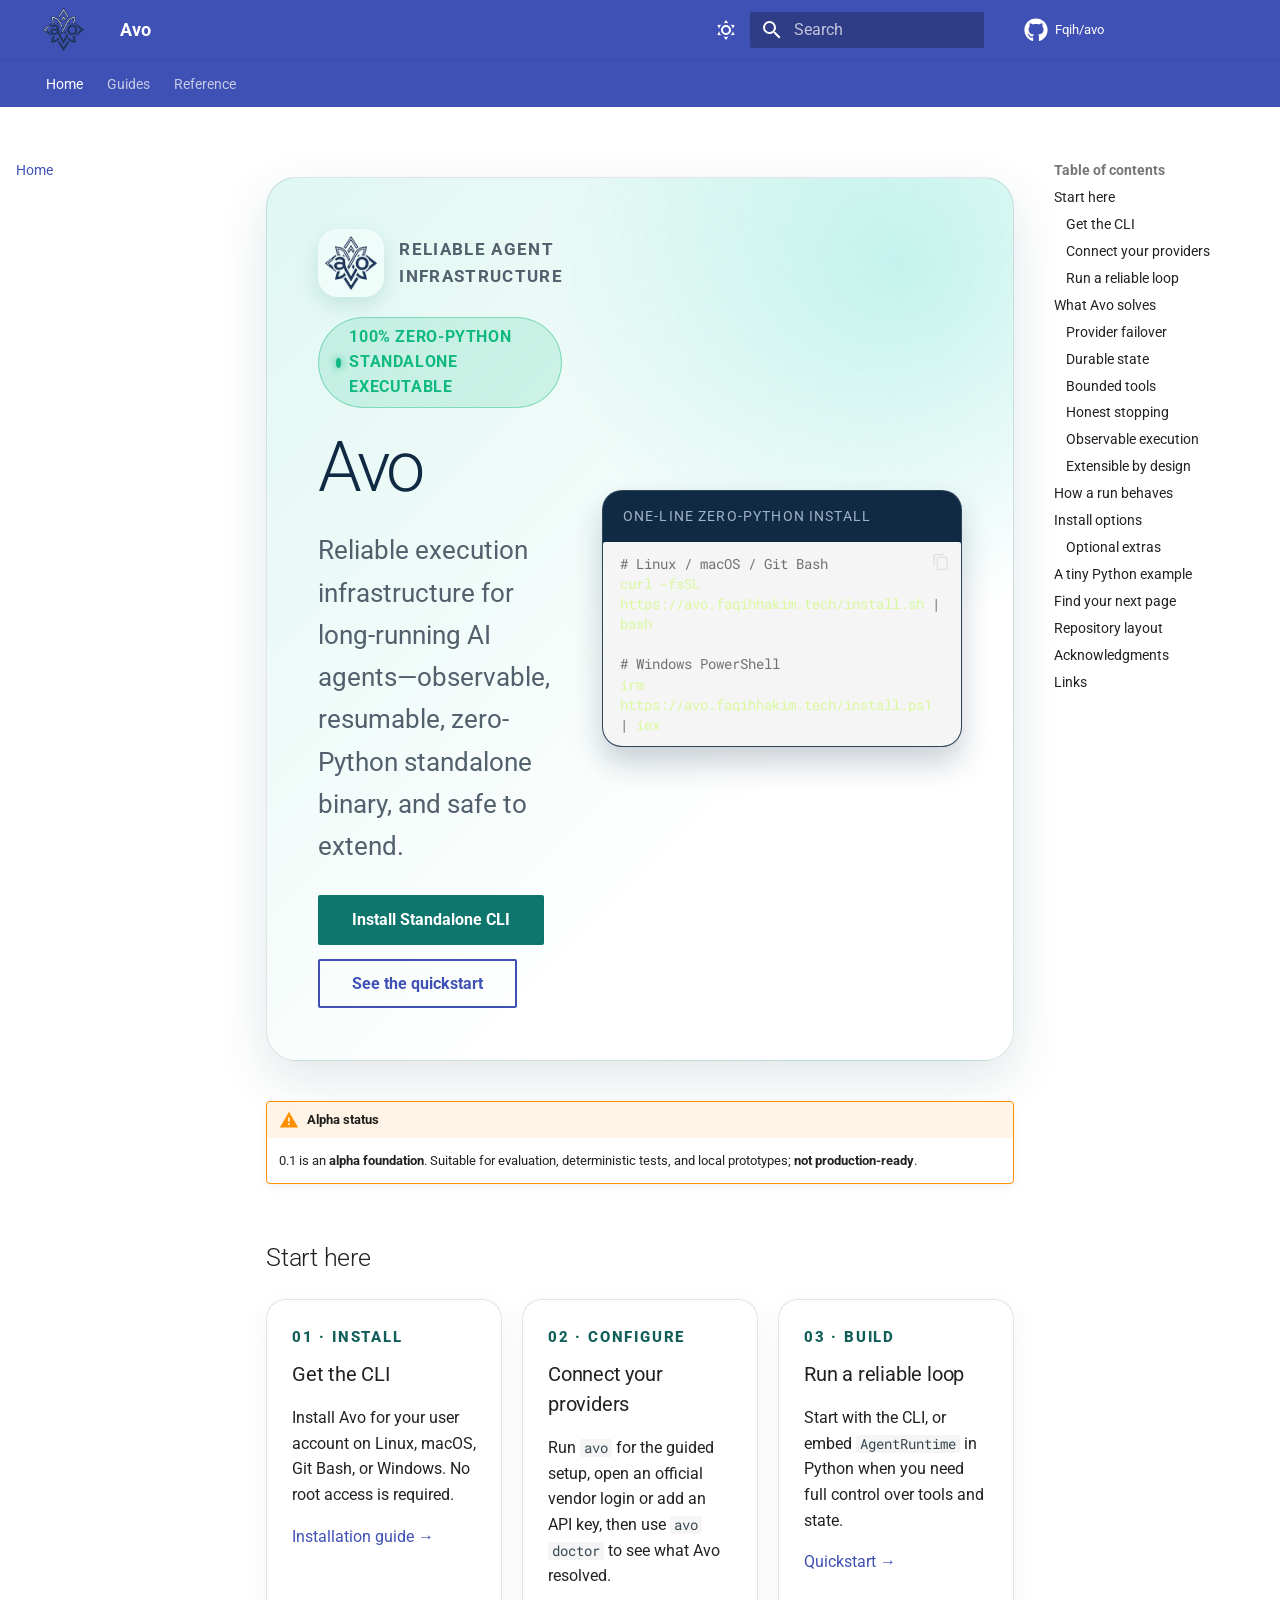
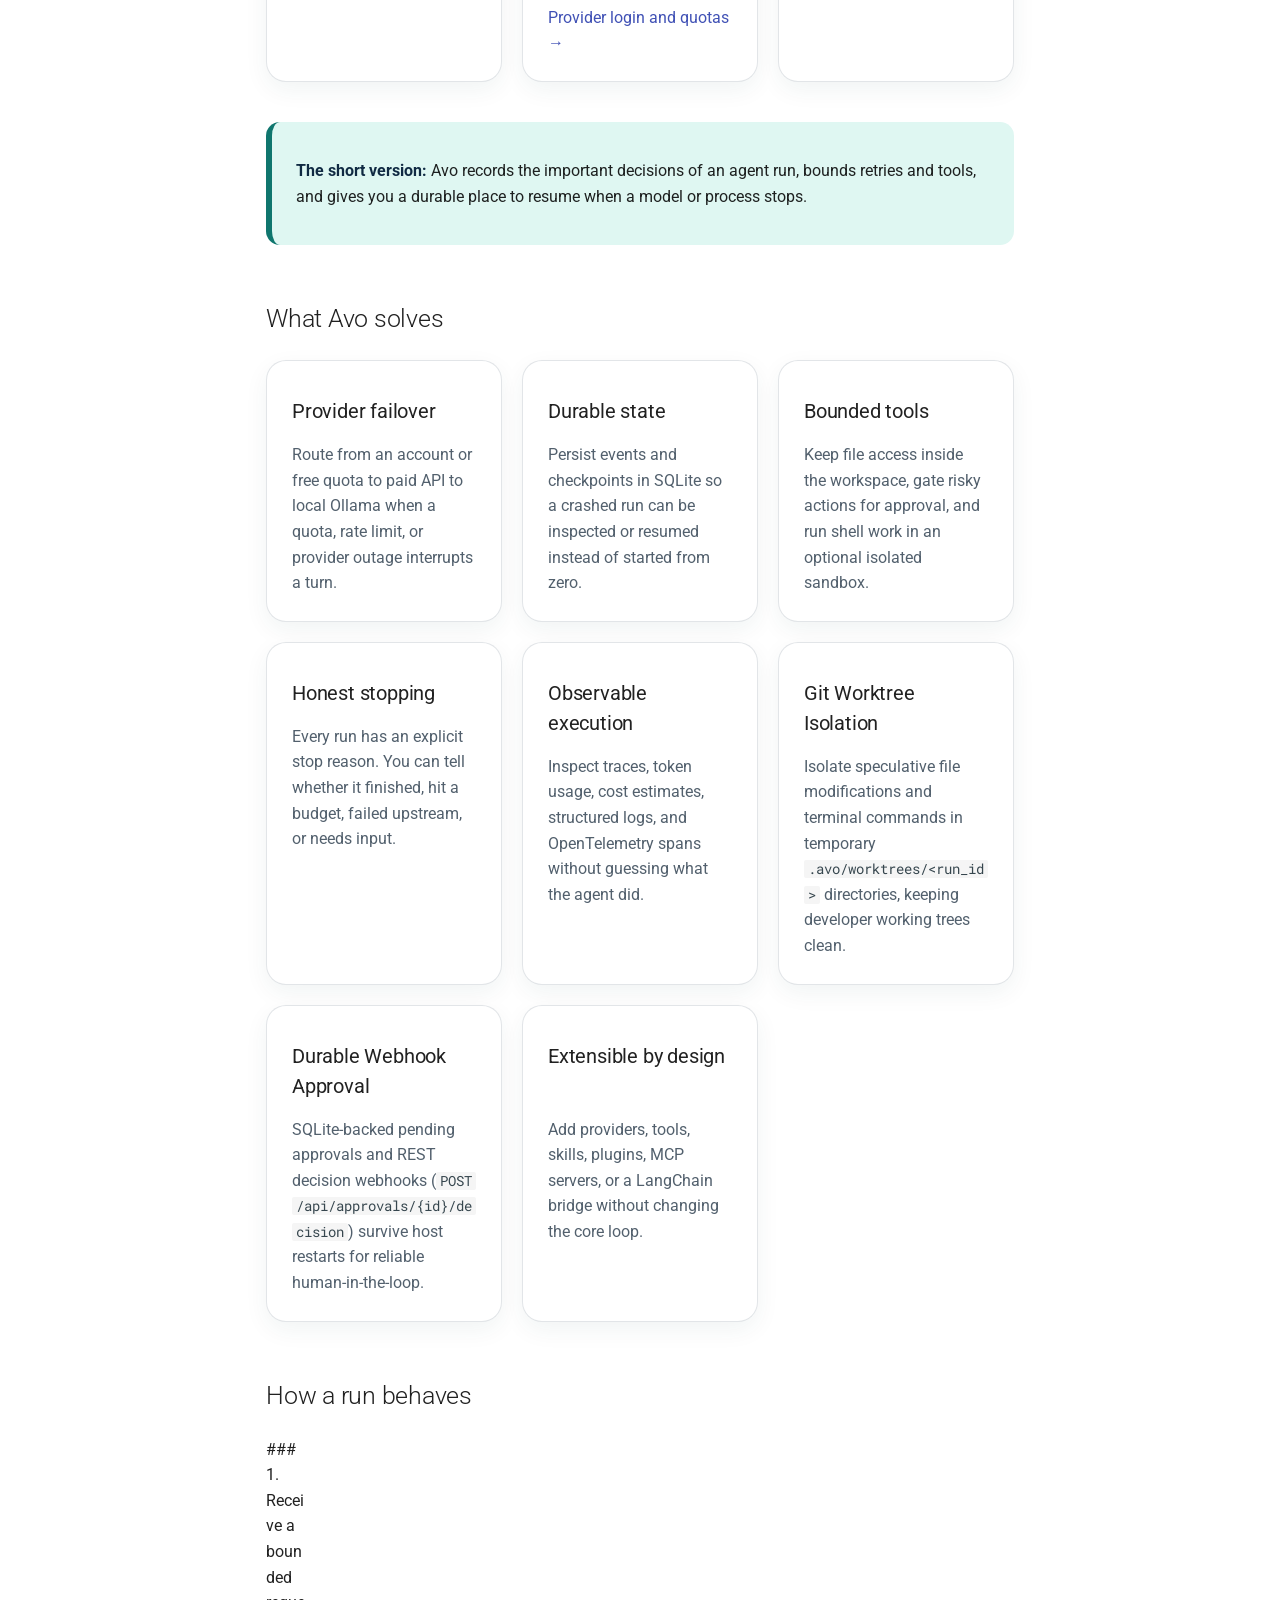
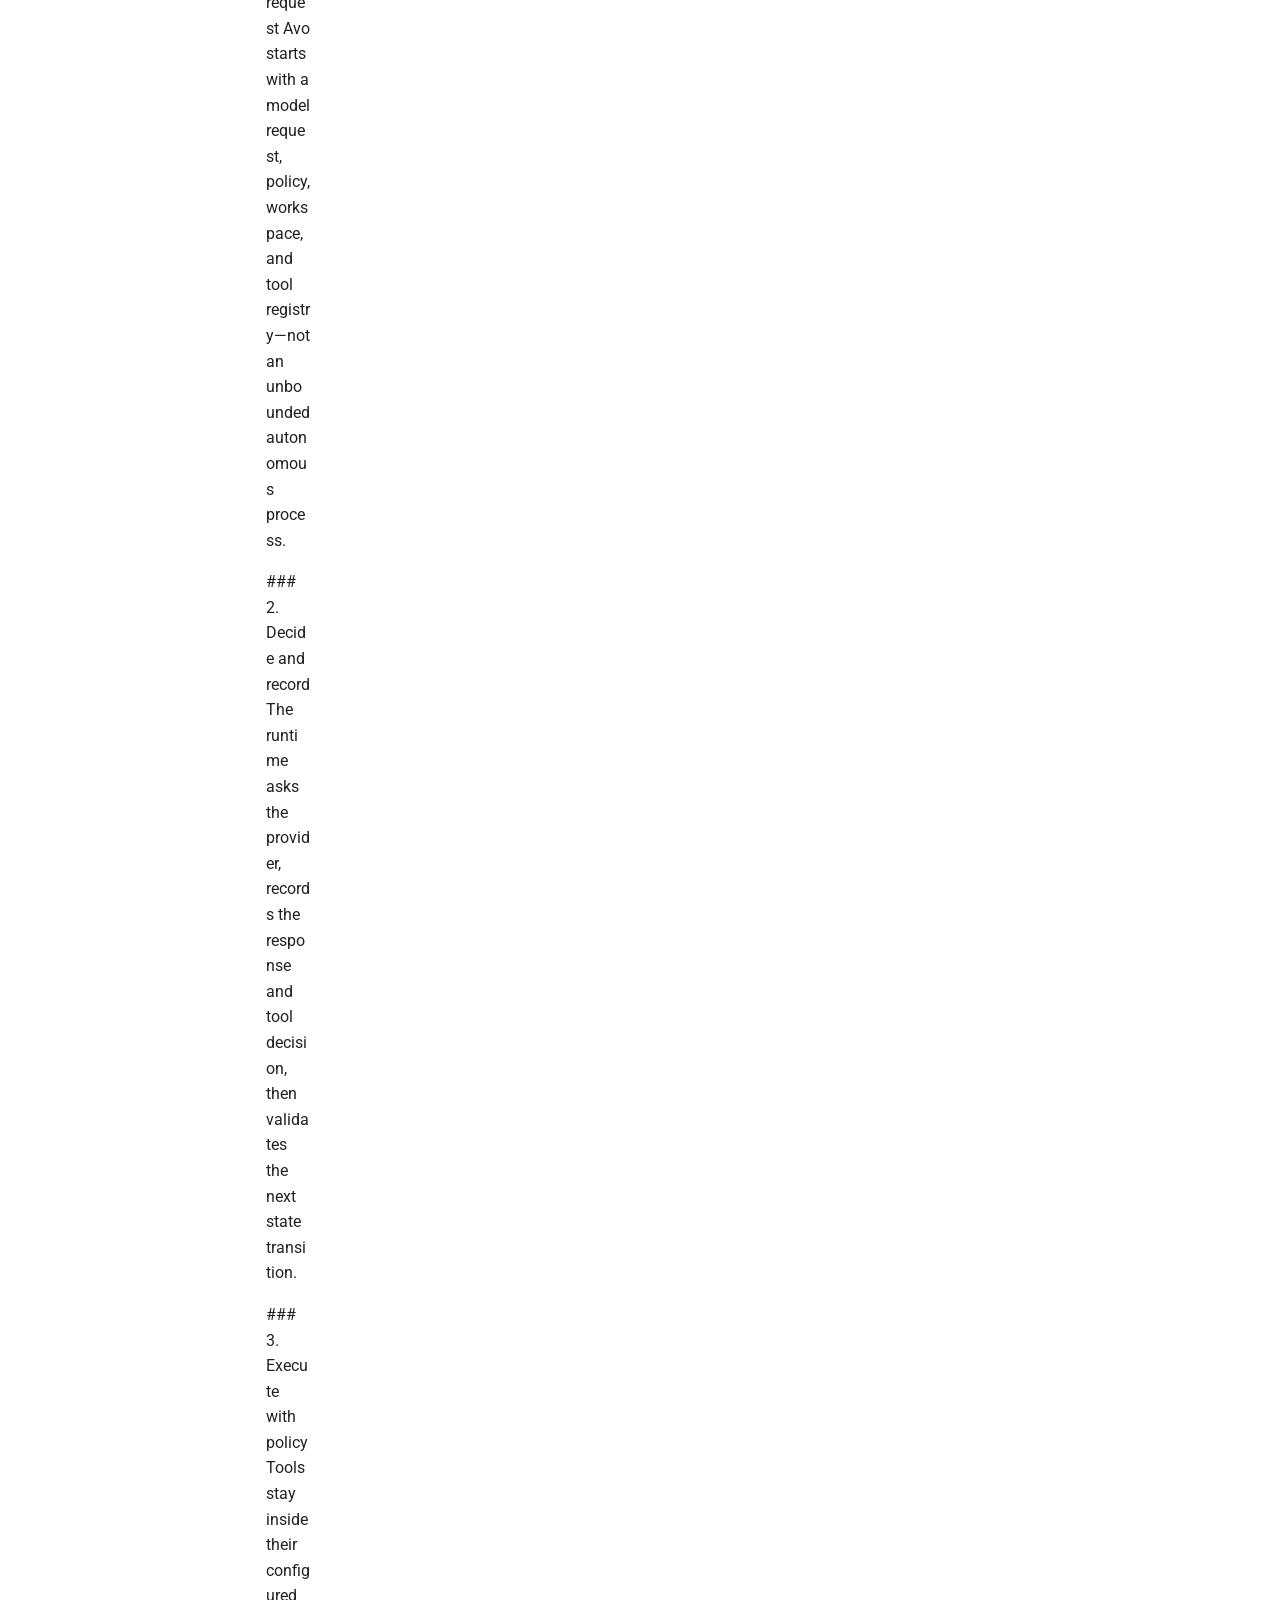
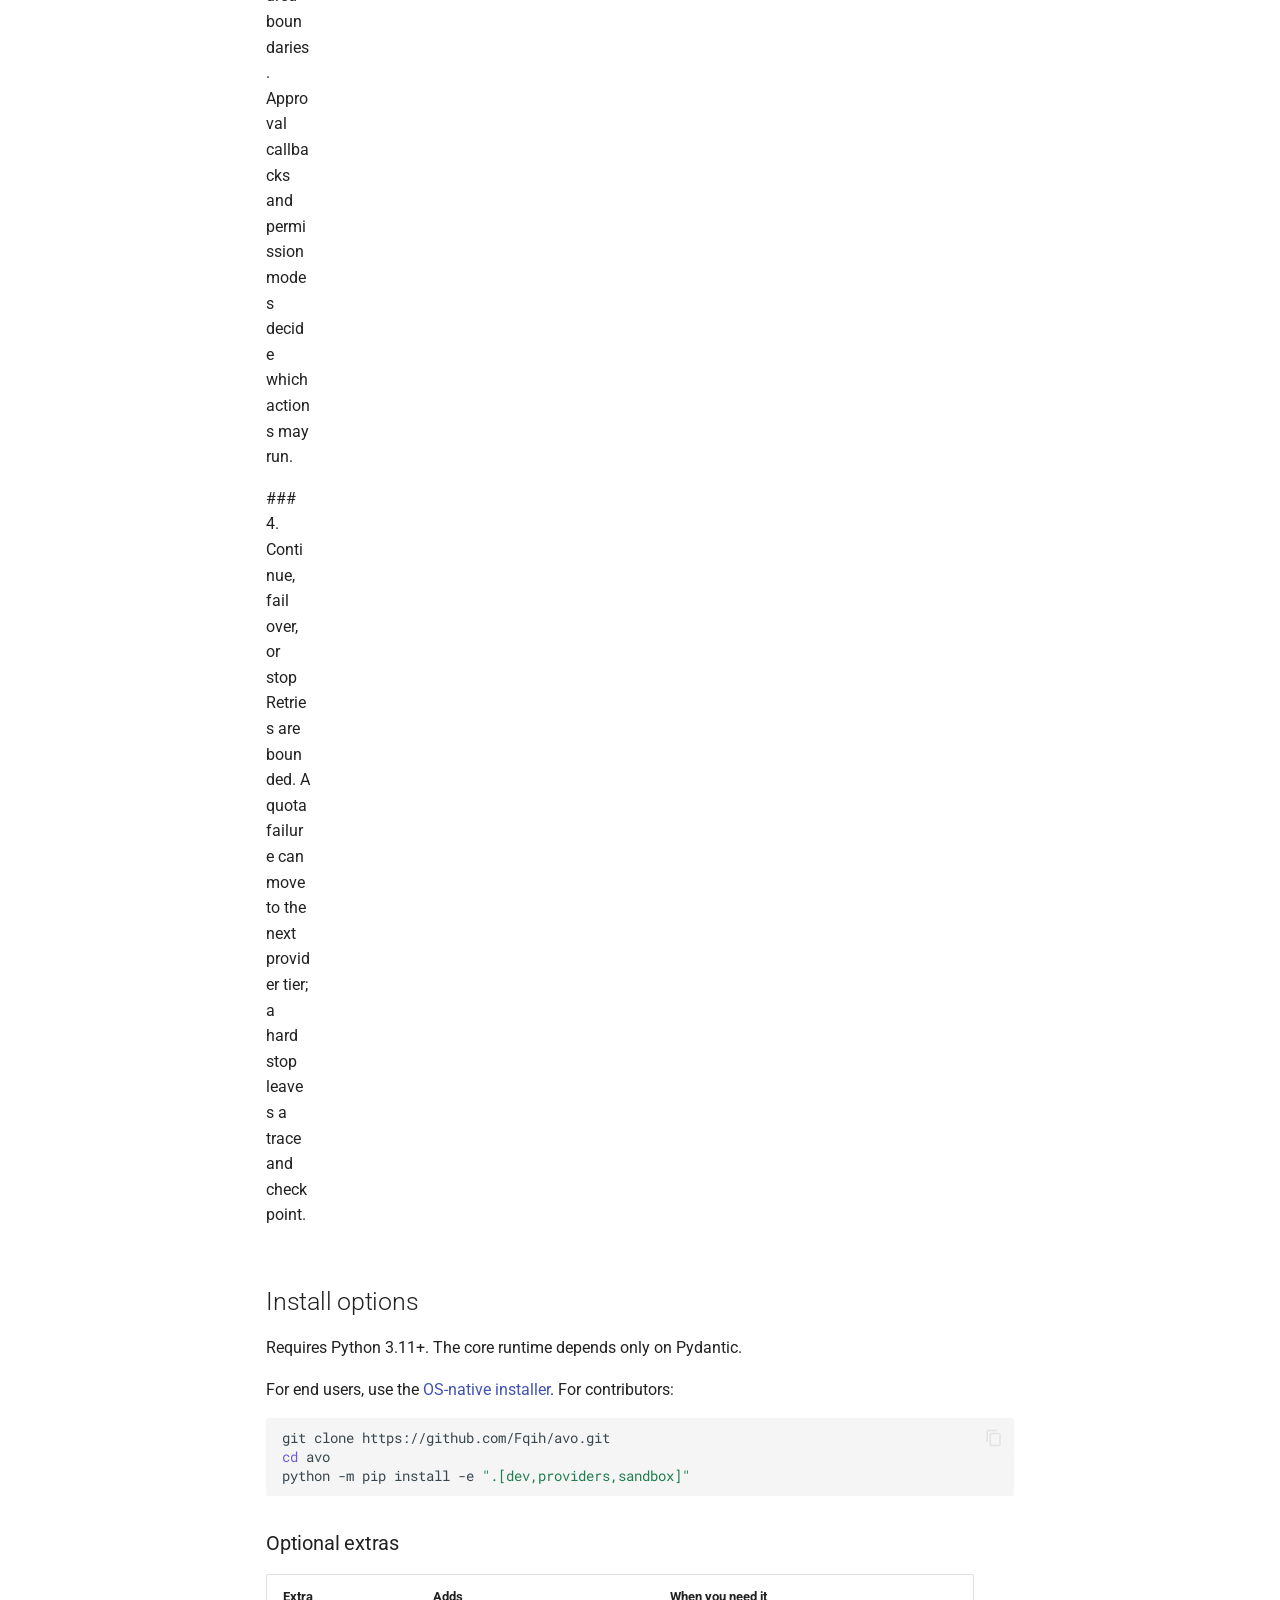
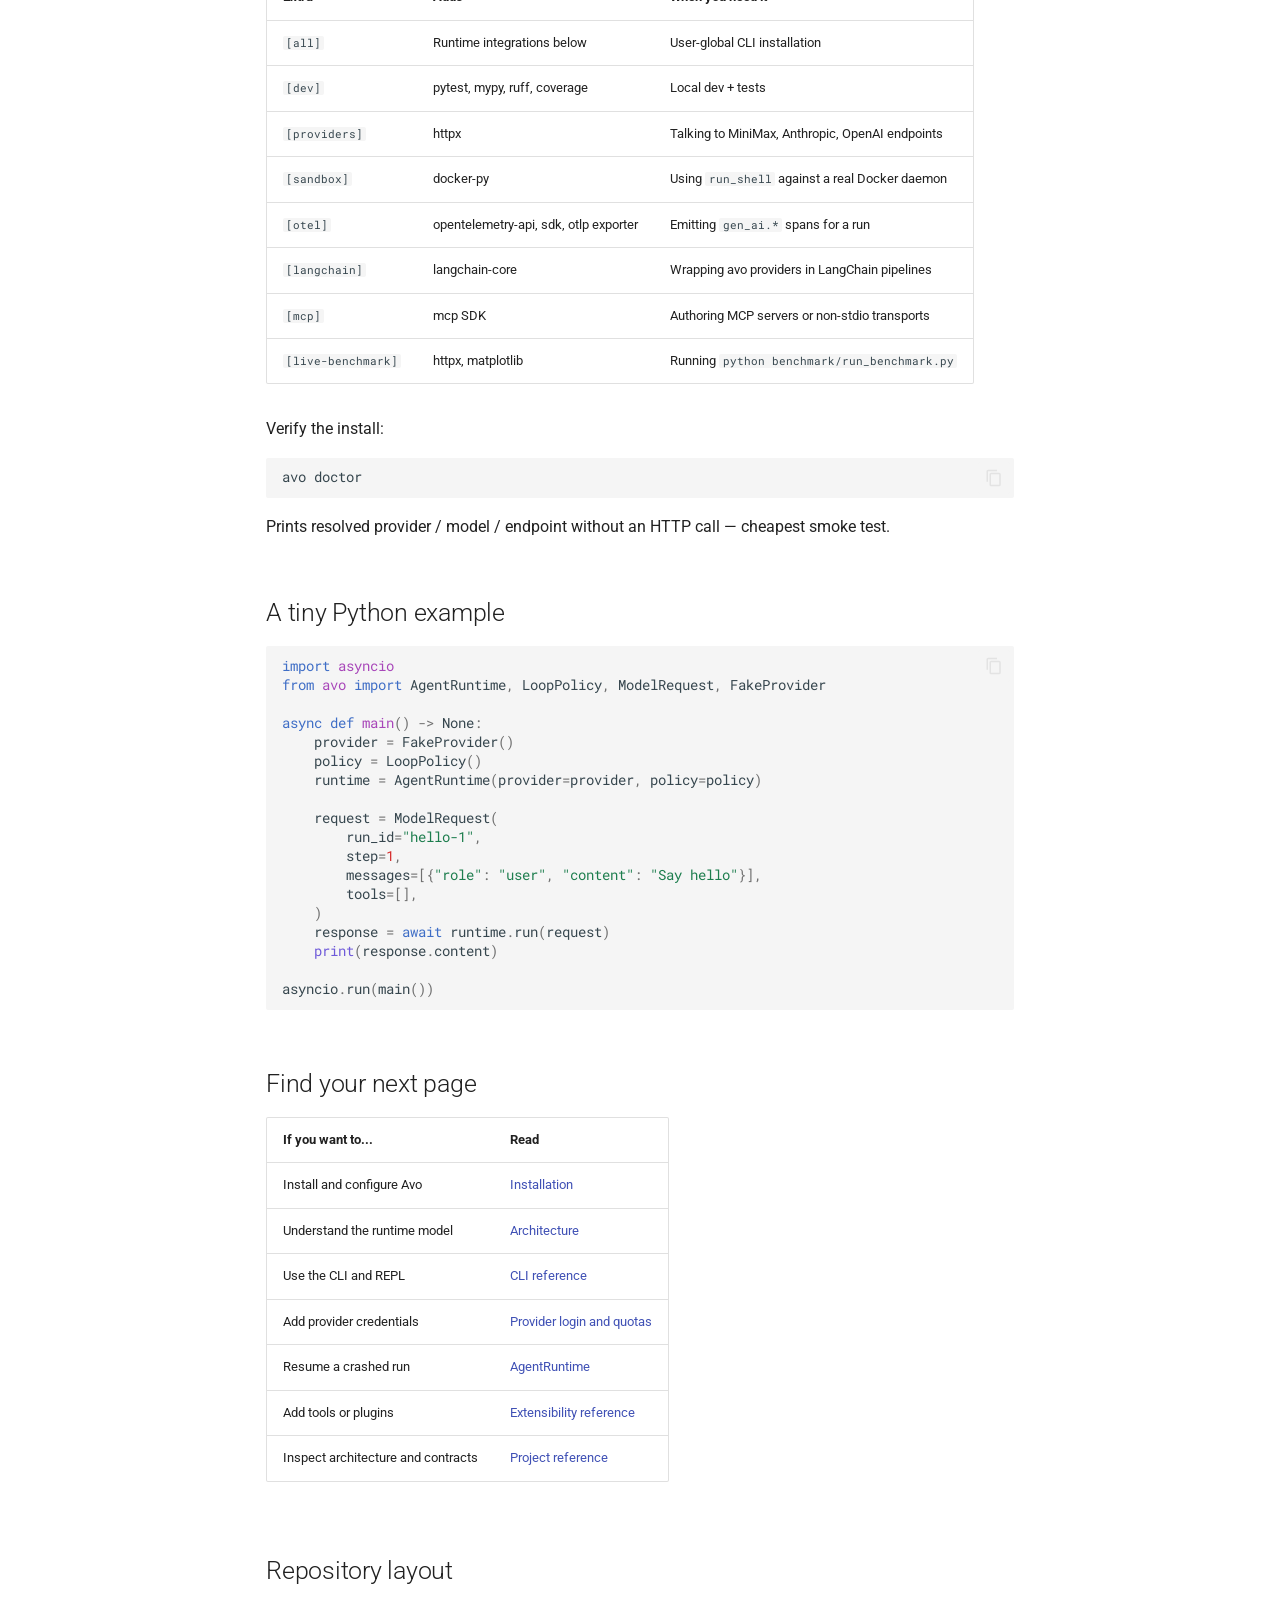
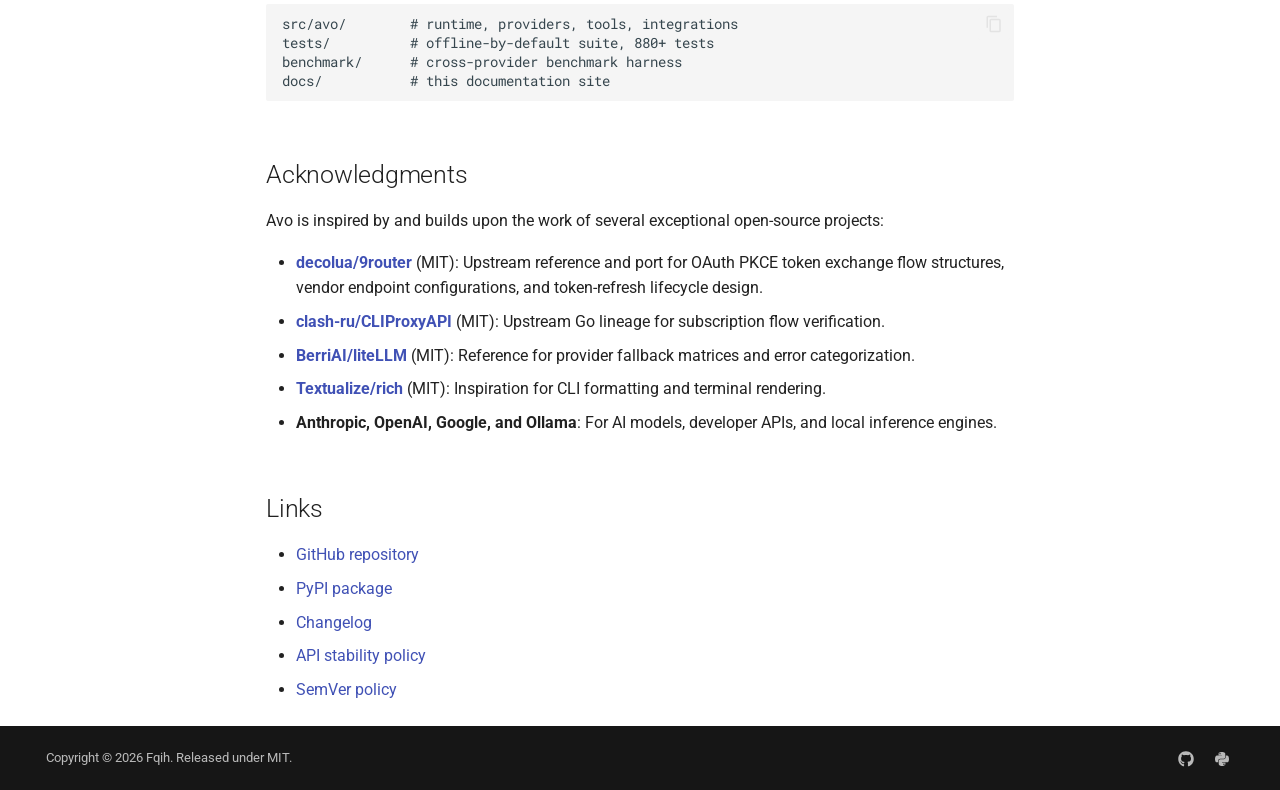
==== site/index.html @ 34811fc2 "feat(site): modernize standalone landing site and streamline CI deployment" ====
<!doctype html>
<html lang="en" class="no-js">
  <head>
    
      <meta charset="utf-8">
      <meta name="viewport" content="width=device-width,initial-scale=1">
      
        <meta name="description" content="Provider-agnostic reliability runtime for bounded, observable, resumable AI agent loops.">
      
      
      
        <link rel="canonical" href="https://avo.faqihhakim.tech/">
      
      
      
        <link rel="next" href="guides/quickstart/">
      
      
        
      
      
      <link rel="icon" href="assets/logo.png">
      <meta name="generator" content="mkdocs-1.6.1, mkdocs-material-9.7.7">
    
    
      
        <title>Avo</title>
      
    
    
      <link rel="stylesheet" href="assets/stylesheets/main.ec1eaa64.min.css">
      
        
        <link rel="stylesheet" href="assets/stylesheets/palette.ab4e12ef.min.css">
      
      


    
    
      
    
    
      
        
        
        <link rel="preconnect" href="https://fonts.gstatic.com" crossorigin>
        <link rel="stylesheet" href="https://fonts.googleapis.com/css?family=Roboto:300,300i,400,400i,700,700i%7CRoboto+Mono:400,400i,700,700i&display=fallback">
        <style>:root{--md-text-font:"Roboto";--md-code-font:"Roboto Mono"}</style>
      
    
    
      <link rel="stylesheet" href="assets/_mkdocstrings.css">
    
      <link rel="stylesheet" href="assets/extra.css">
    
    <script>__md_scope=new URL(".",location),__md_hash=e=>[...e].reduce(((e,_)=>(e<<5)-e+_.charCodeAt(0)),0),__md_get=(e,_=localStorage,t=__md_scope)=>JSON.parse(_.getItem(t.pathname+"."+e)),__md_set=(e,_,t=localStorage,a=__md_scope)=>{try{t.setItem(a.pathname+"."+e,JSON.stringify(_))}catch(e){}}</script>
    
      

    
    
  </head>
  
  
    
    
      
    
    
    
    
    <body dir="ltr" data-md-color-scheme="default" data-md-color-primary="indigo" data-md-color-accent="indigo">
  
    
    <input class="md-toggle" data-md-toggle="drawer" type="checkbox" id="__drawer" autocomplete="off">
    <input class="md-toggle" data-md-toggle="search" type="checkbox" id="__search" autocomplete="off">
    <label class="md-overlay" for="__drawer"></label>
    <div data-md-component="skip">
      
        
        <a href="#avo" class="md-skip">
          Skip to content
        </a>
      
    </div>
    <div data-md-component="announce">
      
    </div>
    
    
      

<header class="md-header" data-md-component="header">
  <nav class="md-header__inner md-grid" aria-label="Header">
    <a href="." title="Avo" class="md-header__button md-logo" aria-label="Avo" data-md-component="logo">
      
  <img src="assets/logo.png" alt="logo">

    </a>
    <label class="md-header__button md-icon" for="__drawer">
      
      <svg xmlns="http://www.w3.org/2000/svg" viewBox="0 0 24 24"><path d="M3 6h18v2H3zm0 5h18v2H3zm0 5h18v2H3z"/></svg>
    </label>
    <div class="md-header__title" data-md-component="header-title">
      <div class="md-header__ellipsis">
        <div class="md-header__topic">
          <span class="md-ellipsis">
            Avo
          </span>
        </div>
        <div class="md-header__topic" data-md-component="header-topic">
          <span class="md-ellipsis">
            
              Home
            
          </span>
        </div>
      </div>
    </div>
    
      
        <form class="md-header__option" data-md-component="palette">
  
    
    
    
    <input class="md-option" data-md-color-media="(prefers-color-scheme: light)" data-md-color-scheme="default" data-md-color-primary="indigo" data-md-color-accent="indigo"  aria-label="Switch to dark mode"  type="radio" name="__palette" id="__palette_0">
    
      <label class="md-header__button md-icon" title="Switch to dark mode" for="__palette_1" hidden>
        <svg xmlns="http://www.w3.org/2000/svg" viewBox="0 0 24 24"><path d="M12 7a5 5 0 0 1 5 5 5 5 0 0 1-5 5 5 5 0 0 1-5-5 5 5 0 0 1 5-5m0 2a3 3 0 0 0-3 3 3 3 0 0 0 3 3 3 3 0 0 0 3-3 3 3 0 0 0-3-3m0-7 2.39 3.42C13.65 5.15 12.84 5 12 5s-1.65.15-2.39.42zM3.34 7l4.16-.35A7.2 7.2 0 0 0 5.94 8.5c-.44.74-.69 1.5-.83 2.29zm.02 10 1.76-3.77a7.131 7.131 0 0 0 2.38 4.14zM20.65 7l-1.77 3.79a7.02 7.02 0 0 0-2.38-4.15zm-.01 10-4.14.36c.59-.51 1.12-1.14 1.54-1.86.42-.73.69-1.5.83-2.29zM12 22l-2.41-3.44c.74.27 1.55.44 2.41.44.82 0 1.63-.17 2.37-.44z"/></svg>
      </label>
    
  
    
    
    
    <input class="md-option" data-md-color-media="(prefers-color-scheme: dark)" data-md-color-scheme="slate" data-md-color-primary="indigo" data-md-color-accent="indigo"  aria-label="Switch to light mode"  type="radio" name="__palette" id="__palette_1">
    
      <label class="md-header__button md-icon" title="Switch to light mode" for="__palette_0" hidden>
        <svg xmlns="http://www.w3.org/2000/svg" viewBox="0 0 24 24"><path d="m17.75 4.09-2.53 1.94.91 3.06-2.63-1.81-2.63 1.81.91-3.06-2.53-1.94L12.44 4l1.06-3 1.06 3zm3.5 6.91-1.64 1.25.59 1.98-1.7-1.17-1.7 1.17.59-1.98L15.75 11l2.06-.05L18.5 9l.69 1.95zm-2.28 4.95c.83-.08 1.72 1.1 1.19 1.85-.32.45-.66.87-1.08 1.27C15.17 23 8.84 23 4.94 19.07c-3.91-3.9-3.91-10.24 0-14.14.4-.4.82-.76 1.27-1.08.75-.53 1.93.36 1.85 1.19-.27 2.86.69 5.83 2.89 8.02a9.96 9.96 0 0 0 8.02 2.89m-1.64 2.02a12.08 12.08 0 0 1-7.8-3.47c-2.17-2.19-3.33-5-3.49-7.82-2.81 3.14-2.7 7.96.31 10.98 3.02 3.01 7.84 3.12 10.98.31"/></svg>
      </label>
    
  
</form>
      
    
    
      <script>var palette=__md_get("__palette");if(palette&&palette.color){if("(prefers-color-scheme)"===palette.color.media){var media=matchMedia("(prefers-color-scheme: light)"),input=document.querySelector(media.matches?"[data-md-color-media='(prefers-color-scheme: light)']":"[data-md-color-media='(prefers-color-scheme: dark)']");palette.color.media=input.getAttribute("data-md-color-media"),palette.color.scheme=input.getAttribute("data-md-color-scheme"),palette.color.primary=input.getAttribute("data-md-color-primary"),palette.color.accent=input.getAttribute("data-md-color-accent")}for(var[key,value]of Object.entries(palette.color))document.body.setAttribute("data-md-color-"+key,value)}</script>
    
    
    
      
      
        <label class="md-header__button md-icon" for="__search">
          
          <svg xmlns="http://www.w3.org/2000/svg" viewBox="0 0 24 24"><path d="M9.5 3A6.5 6.5 0 0 1 16 9.5c0 1.61-.59 3.09-1.56 4.23l.27.27h.79l5 5-1.5 1.5-5-5v-.79l-.27-.27A6.52 6.52 0 0 1 9.5 16 6.5 6.5 0 0 1 3 9.5 6.5 6.5 0 0 1 9.5 3m0 2C7 5 5 7 5 9.5S7 14 9.5 14 14 12 14 9.5 12 5 9.5 5"/></svg>
        </label>
        <div class="md-search" data-md-component="search" role="dialog">
  <label class="md-search__overlay" for="__search"></label>
  <div class="md-search__inner" role="search">
    <form class="md-search__form" name="search">
      <input type="text" class="md-search__input" name="query" aria-label="Search" placeholder="Search" autocapitalize="off" autocorrect="off" autocomplete="off" spellcheck="false" data-md-component="search-query" required>
      <label class="md-search__icon md-icon" for="__search">
        
        <svg xmlns="http://www.w3.org/2000/svg" viewBox="0 0 24 24"><path d="M9.5 3A6.5 6.5 0 0 1 16 9.5c0 1.61-.59 3.09-1.56 4.23l.27.27h.79l5 5-1.5 1.5-5-5v-.79l-.27-.27A6.52 6.52 0 0 1 9.5 16 6.5 6.5 0 0 1 3 9.5 6.5 6.5 0 0 1 9.5 3m0 2C7 5 5 7 5 9.5S7 14 9.5 14 14 12 14 9.5 12 5 9.5 5"/></svg>
        
        <svg xmlns="http://www.w3.org/2000/svg" viewBox="0 0 24 24"><path d="M20 11v2H8l5.5 5.5-1.42 1.42L4.16 12l7.92-7.92L13.5 5.5 8 11z"/></svg>
      </label>
      <nav class="md-search__options" aria-label="Search">
        
        <button type="reset" class="md-search__icon md-icon" title="Clear" aria-label="Clear" tabindex="-1">
          
          <svg xmlns="http://www.w3.org/2000/svg" viewBox="0 0 24 24"><path d="M19 6.41 17.59 5 12 10.59 6.41 5 5 6.41 10.59 12 5 17.59 6.41 19 12 13.41 17.59 19 19 17.59 13.41 12z"/></svg>
        </button>
      </nav>
      
        <div class="md-search__suggest" data-md-component="search-suggest"></div>
      
    </form>
    <div class="md-search__output">
      <div class="md-search__scrollwrap" tabindex="0" data-md-scrollfix>
        <div class="md-search-result" data-md-component="search-result">
          <div class="md-search-result__meta">
            Initializing search
          </div>
          <ol class="md-search-result__list" role="presentation"></ol>
        </div>
      </div>
    </div>
  </div>
</div>
      
    
    
      <div class="md-header__source">
        <a href="https://github.com/Fqih/avo" title="Go to repository" class="md-source" data-md-component="source">
  <div class="md-source__icon md-icon">
    
    <svg xmlns="http://www.w3.org/2000/svg" viewBox="0 0 512 512"><!--! Font Awesome Free 7.1.0 by @fontawesome - https://fontawesome.com License - https://fontawesome.com/license/free (Icons: CC BY 4.0, Fonts: SIL OFL 1.1, Code: MIT License) Copyright 2025 Fonticons, Inc.--><path d="M173.9 397.4c0 2-2.3 3.6-5.2 3.6-3.3.3-5.6-1.3-5.6-3.6 0-2 2.3-3.6 5.2-3.6 3-.3 5.6 1.3 5.6 3.6m-31.1-4.5c-.7 2 1.3 4.3 4.3 4.9 2.6 1 5.6 0 6.2-2s-1.3-4.3-4.3-5.2c-2.6-.7-5.5.3-6.2 2.3m44.2-1.7c-2.9.7-4.9 2.6-4.6 4.9.3 2 2.9 3.3 5.9 2.6 2.9-.7 4.9-2.6 4.6-4.6-.3-1.9-3-3.2-5.9-2.9M252.8 8C114.1 8 8 113.3 8 252c0 110.9 69.8 205.8 169.5 239.2 12.8 2.3 17.3-5.6 17.3-12.1 0-6.2-.3-40.4-.3-61.4 0 0-70 15-84.7-29.8 0 0-11.4-29.1-27.8-36.6 0 0-22.9-15.7 1.6-15.4 0 0 24.9 2 38.6 25.8 21.9 38.6 58.6 27.5 72.9 20.9 2.3-16 8.8-27.1 16-33.7-55.9-6.2-112.3-14.3-112.3-110.5 0-27.5 7.6-41.3 23.6-58.9-2.6-6.5-11.1-33.3 2.6-67.9 20.9-6.5 69 27 69 27 20-5.6 41.5-8.5 62.8-8.5s42.8 2.9 62.8 8.5c0 0 48.1-33.6 69-27 13.7 34.7 5.2 61.4 2.6 67.9 16 17.7 25.8 31.5 25.8 58.9 0 96.5-58.9 104.2-114.8 110.5 9.2 7.9 17 22.9 17 46.4 0 33.7-.3 75.4-.3 83.6 0 6.5 4.6 14.4 17.3 12.1C436.2 457.8 504 362.9 504 252 504 113.3 391.5 8 252.8 8M105.2 352.9c-1.3 1-1 3.3.7 5.2 1.6 1.6 3.9 2.3 5.2 1 1.3-1 1-3.3-.7-5.2-1.6-1.6-3.9-2.3-5.2-1m-10.8-8.1c-.7 1.3.3 2.9 2.3 3.9 1.6 1 3.6.7 4.3-.7.7-1.3-.3-2.9-2.3-3.9-2-.6-3.6-.3-4.3.7m32.4 35.6c-1.6 1.3-1 4.3 1.3 6.2 2.3 2.3 5.2 2.6 6.5 1 1.3-1.3.7-4.3-1.3-6.2-2.2-2.3-5.2-2.6-6.5-1m-11.4-14.7c-1.6 1-1.6 3.6 0 5.9s4.3 3.3 5.6 2.3c1.6-1.3 1.6-3.9 0-6.2-1.4-2.3-4-3.3-5.6-2"/></svg>
  </div>
  <div class="md-source__repository">
    Fqih/avo
  </div>
</a>
      </div>
    
  </nav>
  
</header>
    
    <div class="md-container" data-md-component="container">
      
      
        
          
            
<nav class="md-tabs" aria-label="Tabs" data-md-component="tabs">
  <div class="md-grid">
    <ul class="md-tabs__list">
      
        
  
  
  
    
  
  
    <li class="md-tabs__item md-tabs__item--active">
      <a href="." class="md-tabs__link">
        
  
  
    
  
  Home

      </a>
    </li>
  

      
        
  
  
  
  
    
    
      <li class="md-tabs__item">
        <a href="guides/quickstart/" class="md-tabs__link">
          
  
  
    
  
  Guides

        </a>
      </li>
    
  

      
        
  
  
  
  
    
    
      <li class="md-tabs__item">
        <a href="avo-reference/" class="md-tabs__link">
          
  
  
    
  
  Reference

        </a>
      </li>
    
  

      
    </ul>
  </div>
</nav>
          
        
      
      <main class="md-main" data-md-component="main">
        <div class="md-main__inner md-grid">
          
            
              
              <div class="md-sidebar md-sidebar--primary" data-md-component="sidebar" data-md-type="navigation" >
                <div class="md-sidebar__scrollwrap">
                  <div class="md-sidebar__inner">
                    


  


<nav class="md-nav md-nav--primary md-nav--lifted" aria-label="Navigation" data-md-level="0">
  <label class="md-nav__title" for="__drawer">
    <a href="." title="Avo" class="md-nav__button md-logo" aria-label="Avo" data-md-component="logo">
      
  <img src="assets/logo.png" alt="logo">

    </a>
    Avo
  </label>
  
    <div class="md-nav__source">
      <a href="https://github.com/Fqih/avo" title="Go to repository" class="md-source" data-md-component="source">
  <div class="md-source__icon md-icon">
    
    <svg xmlns="http://www.w3.org/2000/svg" viewBox="0 0 512 512"><!--! Font Awesome Free 7.1.0 by @fontawesome - https://fontawesome.com License - https://fontawesome.com/license/free (Icons: CC BY 4.0, Fonts: SIL OFL 1.1, Code: MIT License) Copyright 2025 Fonticons, Inc.--><path d="M173.9 397.4c0 2-2.3 3.6-5.2 3.6-3.3.3-5.6-1.3-5.6-3.6 0-2 2.3-3.6 5.2-3.6 3-.3 5.6 1.3 5.6 3.6m-31.1-4.5c-.7 2 1.3 4.3 4.3 4.9 2.6 1 5.6 0 6.2-2s-1.3-4.3-4.3-5.2c-2.6-.7-5.5.3-6.2 2.3m44.2-1.7c-2.9.7-4.9 2.6-4.6 4.9.3 2 2.9 3.3 5.9 2.6 2.9-.7 4.9-2.6 4.6-4.6-.3-1.9-3-3.2-5.9-2.9M252.8 8C114.1 8 8 113.3 8 252c0 110.9 69.8 205.8 169.5 239.2 12.8 2.3 17.3-5.6 17.3-12.1 0-6.2-.3-40.4-.3-61.4 0 0-70 15-84.7-29.8 0 0-11.4-29.1-27.8-36.6 0 0-22.9-15.7 1.6-15.4 0 0 24.9 2 38.6 25.8 21.9 38.6 58.6 27.5 72.9 20.9 2.3-16 8.8-27.1 16-33.7-55.9-6.2-112.3-14.3-112.3-110.5 0-27.5 7.6-41.3 23.6-58.9-2.6-6.5-11.1-33.3 2.6-67.9 20.9-6.5 69 27 69 27 20-5.6 41.5-8.5 62.8-8.5s42.8 2.9 62.8 8.5c0 0 48.1-33.6 69-27 13.7 34.7 5.2 61.4 2.6 67.9 16 17.7 25.8 31.5 25.8 58.9 0 96.5-58.9 104.2-114.8 110.5 9.2 7.9 17 22.9 17 46.4 0 33.7-.3 75.4-.3 83.6 0 6.5 4.6 14.4 17.3 12.1C436.2 457.8 504 362.9 504 252 504 113.3 391.5 8 252.8 8M105.2 352.9c-1.3 1-1 3.3.7 5.2 1.6 1.6 3.9 2.3 5.2 1 1.3-1 1-3.3-.7-5.2-1.6-1.6-3.9-2.3-5.2-1m-10.8-8.1c-.7 1.3.3 2.9 2.3 3.9 1.6 1 3.6.7 4.3-.7.7-1.3-.3-2.9-2.3-3.9-2-.6-3.6-.3-4.3.7m32.4 35.6c-1.6 1.3-1 4.3 1.3 6.2 2.3 2.3 5.2 2.6 6.5 1 1.3-1.3.7-4.3-1.3-6.2-2.2-2.3-5.2-2.6-6.5-1m-11.4-14.7c-1.6 1-1.6 3.6 0 5.9s4.3 3.3 5.6 2.3c1.6-1.3 1.6-3.9 0-6.2-1.4-2.3-4-3.3-5.6-2"/></svg>
  </div>
  <div class="md-source__repository">
    Fqih/avo
  </div>
</a>
    </div>
  
  <ul class="md-nav__list" data-md-scrollfix>
    
      
      
  
  
    
  
  
  
    <li class="md-nav__item md-nav__item--active">
      
      <input class="md-nav__toggle md-toggle" type="checkbox" id="__toc">
      
      
        
      
      
        <label class="md-nav__link md-nav__link--active" for="__toc">
          
  
  
  <span class="md-ellipsis">
    
  
    Home
  

    
  </span>
  
  

          <span class="md-nav__icon md-icon"></span>
        </label>
      
      <a href="." class="md-nav__link md-nav__link--active">
        
  
  
  <span class="md-ellipsis">
    
  
    Home
  

    
  </span>
  
  

      </a>
      
        

<nav class="md-nav md-nav--secondary" aria-label="Table of contents">
  
  
  
    
  
  
    <label class="md-nav__title" for="__toc">
      <span class="md-nav__icon md-icon"></span>
      Table of contents
    </label>
    <ul class="md-nav__list" data-md-component="toc" data-md-scrollfix>
      
        <li class="md-nav__item">
  <a href="#start-here" class="md-nav__link">
    <span class="md-ellipsis">
      
        Start here
      
    </span>
  </a>
  
    <nav class="md-nav" aria-label="Start here">
      <ul class="md-nav__list">
        
          <li class="md-nav__item">
  <a href="#get-the-cli" class="md-nav__link">
    <span class="md-ellipsis">
      
        Get the CLI
      
    </span>
  </a>
  
</li>
        
          <li class="md-nav__item">
  <a href="#connect-your-providers" class="md-nav__link">
    <span class="md-ellipsis">
      
        Connect your providers
      
    </span>
  </a>
  
</li>
        
          <li class="md-nav__item">
  <a href="#run-a-reliable-loop" class="md-nav__link">
    <span class="md-ellipsis">
      
        Run a reliable loop
      
    </span>
  </a>
  
</li>
        
      </ul>
    </nav>
  
</li>
      
        <li class="md-nav__item">
  <a href="#what-avo-solves" class="md-nav__link">
    <span class="md-ellipsis">
      
        What Avo solves
      
    </span>
  </a>
  
    <nav class="md-nav" aria-label="What Avo solves">
      <ul class="md-nav__list">
        
          <li class="md-nav__item">
  <a href="#provider-failover" class="md-nav__link">
    <span class="md-ellipsis">
      
        Provider failover
      
    </span>
  </a>
  
</li>
        
          <li class="md-nav__item">
  <a href="#durable-state" class="md-nav__link">
    <span class="md-ellipsis">
      
        Durable state
      
    </span>
  </a>
  
</li>
        
          <li class="md-nav__item">
  <a href="#bounded-tools" class="md-nav__link">
    <span class="md-ellipsis">
      
        Bounded tools
      
    </span>
  </a>
  
</li>
        
          <li class="md-nav__item">
  <a href="#honest-stopping" class="md-nav__link">
    <span class="md-ellipsis">
      
        Honest stopping
      
    </span>
  </a>
  
</li>
        
          <li class="md-nav__item">
  <a href="#observable-execution" class="md-nav__link">
    <span class="md-ellipsis">
      
        Observable execution
      
    </span>
  </a>
  
</li>
        
          <li class="md-nav__item">
  <a href="#extensible-by-design" class="md-nav__link">
    <span class="md-ellipsis">
      
        Extensible by design
      
    </span>
  </a>
  
</li>
        
      </ul>
    </nav>
  
</li>
      
        <li class="md-nav__item">
  <a href="#how-a-run-behaves" class="md-nav__link">
    <span class="md-ellipsis">
      
        How a run behaves
      
    </span>
  </a>
  
</li>
      
        <li class="md-nav__item">
  <a href="#install-options" class="md-nav__link">
    <span class="md-ellipsis">
      
        Install options
      
    </span>
  </a>
  
    <nav class="md-nav" aria-label="Install options">
      <ul class="md-nav__list">
        
          <li class="md-nav__item">
  <a href="#optional-extras" class="md-nav__link">
    <span class="md-ellipsis">
      
        Optional extras
      
    </span>
  </a>
  
</li>
        
      </ul>
    </nav>
  
</li>
      
        <li class="md-nav__item">
  <a href="#a-tiny-python-example" class="md-nav__link">
    <span class="md-ellipsis">
      
        A tiny Python example
      
    </span>
  </a>
  
</li>
      
        <li class="md-nav__item">
  <a href="#find-your-next-page" class="md-nav__link">
    <span class="md-ellipsis">
      
        Find your next page
      
    </span>
  </a>
  
</li>
      
        <li class="md-nav__item">
  <a href="#repository-layout" class="md-nav__link">
    <span class="md-ellipsis">
      
        Repository layout
      
    </span>
  </a>
  
</li>
      
        <li class="md-nav__item">
  <a href="#acknowledgments" class="md-nav__link">
    <span class="md-ellipsis">
      
        Acknowledgments
      
    </span>
  </a>
  
</li>
      
        <li class="md-nav__item">
  <a href="#links" class="md-nav__link">
    <span class="md-ellipsis">
      
        Links
      
    </span>
  </a>
  
</li>
      
    </ul>
  
</nav>
      
    </li>
  

    
      
      
  
  
  
  
    
    
      
        
      
        
      
        
      
        
      
        
      
    
    
    
      
      
        
      
    
    
    <li class="md-nav__item md-nav__item--nested">
      
        
        
        <input class="md-nav__toggle md-toggle " type="checkbox" id="__nav_2" >
        
          
          <label class="md-nav__link" for="__nav_2" id="__nav_2_label" tabindex="0">
            
  
  
  <span class="md-ellipsis">
    
  
    Guides
  

    
  </span>
  
  

            <span class="md-nav__icon md-icon"></span>
          </label>
        
        <nav class="md-nav" data-md-level="1" aria-labelledby="__nav_2_label" aria-expanded="false">
          <label class="md-nav__title" for="__nav_2">
            <span class="md-nav__icon md-icon"></span>
            
  
    Guides
  

          </label>
          <ul class="md-nav__list" data-md-scrollfix>
            
              
                
  
  
  
  
    <li class="md-nav__item">
      <a href="guides/quickstart/" class="md-nav__link">
        
  
  
  <span class="md-ellipsis">
    
  
    Quickstart
  

    
  </span>
  
  

      </a>
    </li>
  

              
            
              
                
  
  
  
  
    <li class="md-nav__item">
      <a href="guides/token-savers/" class="md-nav__link">
        
  
  
  <span class="md-ellipsis">
    
  
    Token savers
  

    
  </span>
  
  

      </a>
    </li>
  

              
            
              
                
  
  
  
  
    <li class="md-nav__item">
      <a href="guides/install/" class="md-nav__link">
        
  
  
  <span class="md-ellipsis">
    
  
    Installation
  

    
  </span>
  
  

      </a>
    </li>
  

              
            
              
                
  
  
  
  
    <li class="md-nav__item">
      <a href="guides/subscription-auth/" class="md-nav__link">
        
  
  
  <span class="md-ellipsis">
    
  
    Subscription OAuth
  

    
  </span>
  
  

      </a>
    </li>
  

              
            
              
                
  
  
  
  
    <li class="md-nav__item">
      <a href="guides/combo-routing/" class="md-nav__link">
        
  
  
  <span class="md-ellipsis">
    
  
    Combo Routing
  

    
  </span>
  
  

      </a>
    </li>
  

              
            
          </ul>
        </nav>
      
    </li>
  

    
      
      
  
  
  
  
    
    
      
        
      
        
      
        
      
        
      
        
      
        
      
        
          
        
      
    
    
    
      
      
        
      
    
    
    <li class="md-nav__item md-nav__item--nested">
      
        
        
        <input class="md-nav__toggle md-toggle " type="checkbox" id="__nav_3" >
        
          
          <div class="md-nav__link md-nav__container">
            <a href="api/" class="md-nav__link ">
              
  
  
  <span class="md-ellipsis">
    
  
    Reference
  

    
  </span>
  
  

            </a>
            
              
              <label class="md-nav__link " for="__nav_3" id="__nav_3_label" tabindex="0">
                <span class="md-nav__icon md-icon"></span>
              </label>
            
          </div>
        
        <nav class="md-nav" data-md-level="1" aria-labelledby="__nav_3_label" aria-expanded="false">
          <label class="md-nav__title" for="__nav_3">
            <span class="md-nav__icon md-icon"></span>
            
  
    Reference
  

          </label>
          <ul class="md-nav__list" data-md-scrollfix>
            
              
                
  
  
  
  
    <li class="md-nav__item">
      <a href="avo-reference/" class="md-nav__link">
        
  
  
  <span class="md-ellipsis">
    
  
    Project reference
  

    
  </span>
  
  

      </a>
    </li>
  

              
            
              
                
  
  
  
  
    <li class="md-nav__item">
      <a href="api-stability/" class="md-nav__link">
        
  
  
  <span class="md-ellipsis">
    
  
    API stability
  

    
  </span>
  
  

      </a>
    </li>
  

              
            
              
                
  
  
  
  
    <li class="md-nav__item">
      <a href="semver/" class="md-nav__link">
        
  
  
  <span class="md-ellipsis">
    
  
    SemVer policy
  

    
  </span>
  
  

      </a>
    </li>
  

              
            
              
                
  
  
  
  
    <li class="md-nav__item">
      <a href="parity-vs-cc-codex/" class="md-nav__link">
        
  
  
  <span class="md-ellipsis">
    
  
    Parity vs CC/Codex
  

    
  </span>
  
  

      </a>
    </li>
  

              
            
              
                
  
  
  
  
    <li class="md-nav__item">
      <a href="changelog/" class="md-nav__link">
        
  
  
  <span class="md-ellipsis">
    
  
    Changelog
  

    
  </span>
  
  

      </a>
    </li>
  

              
            
              
                
  
  
  
  
    <li class="md-nav__item">
      <a href="cli/" class="md-nav__link">
        
  
  
  <span class="md-ellipsis">
    
  
    CLI
  

    
  </span>
  
  

      </a>
    </li>
  

              
            
              
            
          </ul>
        </nav>
      
    </li>
  

    
  </ul>
</nav>
                  </div>
                </div>
              </div>
            
            
              
              <div class="md-sidebar md-sidebar--secondary" data-md-component="sidebar" data-md-type="toc" >
                <div class="md-sidebar__scrollwrap">
                  <div class="md-sidebar__inner">
                    

<nav class="md-nav md-nav--secondary" aria-label="Table of contents">
  
  
  
    
  
  
    <label class="md-nav__title" for="__toc">
      <span class="md-nav__icon md-icon"></span>
      Table of contents
    </label>
    <ul class="md-nav__list" data-md-component="toc" data-md-scrollfix>
      
        <li class="md-nav__item">
  <a href="#start-here" class="md-nav__link">
    <span class="md-ellipsis">
      
        Start here
      
    </span>
  </a>
  
    <nav class="md-nav" aria-label="Start here">
      <ul class="md-nav__list">
        
          <li class="md-nav__item">
  <a href="#get-the-cli" class="md-nav__link">
    <span class="md-ellipsis">
      
        Get the CLI
      
    </span>
  </a>
  
</li>
        
          <li class="md-nav__item">
  <a href="#connect-your-providers" class="md-nav__link">
    <span class="md-ellipsis">
      
        Connect your providers
      
    </span>
  </a>
  
</li>
        
          <li class="md-nav__item">
  <a href="#run-a-reliable-loop" class="md-nav__link">
    <span class="md-ellipsis">
      
        Run a reliable loop
      
    </span>
  </a>
  
</li>
        
      </ul>
    </nav>
  
</li>
      
        <li class="md-nav__item">
  <a href="#what-avo-solves" class="md-nav__link">
    <span class="md-ellipsis">
      
        What Avo solves
      
    </span>
  </a>
  
    <nav class="md-nav" aria-label="What Avo solves">
      <ul class="md-nav__list">
        
          <li class="md-nav__item">
  <a href="#provider-failover" class="md-nav__link">
    <span class="md-ellipsis">
      
        Provider failover
      
    </span>
  </a>
  
</li>
        
          <li class="md-nav__item">
  <a href="#durable-state" class="md-nav__link">
    <span class="md-ellipsis">
      
        Durable state
      
    </span>
  </a>
  
</li>
        
          <li class="md-nav__item">
  <a href="#bounded-tools" class="md-nav__link">
    <span class="md-ellipsis">
      
        Bounded tools
      
    </span>
  </a>
  
</li>
        
          <li class="md-nav__item">
  <a href="#honest-stopping" class="md-nav__link">
    <span class="md-ellipsis">
      
        Honest stopping
      
    </span>
  </a>
  
</li>
        
          <li class="md-nav__item">
  <a href="#observable-execution" class="md-nav__link">
    <span class="md-ellipsis">
      
        Observable execution
      
    </span>
  </a>
  
</li>
        
          <li class="md-nav__item">
  <a href="#extensible-by-design" class="md-nav__link">
    <span class="md-ellipsis">
      
        Extensible by design
      
    </span>
  </a>
  
</li>
        
      </ul>
    </nav>
  
</li>
      
        <li class="md-nav__item">
  <a href="#how-a-run-behaves" class="md-nav__link">
    <span class="md-ellipsis">
      
        How a run behaves
      
    </span>
  </a>
  
</li>
      
        <li class="md-nav__item">
  <a href="#install-options" class="md-nav__link">
    <span class="md-ellipsis">
      
        Install options
      
    </span>
  </a>
  
    <nav class="md-nav" aria-label="Install options">
      <ul class="md-nav__list">
        
          <li class="md-nav__item">
  <a href="#optional-extras" class="md-nav__link">
    <span class="md-ellipsis">
      
        Optional extras
      
    </span>
  </a>
  
</li>
        
      </ul>
    </nav>
  
</li>
      
        <li class="md-nav__item">
  <a href="#a-tiny-python-example" class="md-nav__link">
    <span class="md-ellipsis">
      
        A tiny Python example
      
    </span>
  </a>
  
</li>
      
        <li class="md-nav__item">
  <a href="#find-your-next-page" class="md-nav__link">
    <span class="md-ellipsis">
      
        Find your next page
      
    </span>
  </a>
  
</li>
      
        <li class="md-nav__item">
  <a href="#repository-layout" class="md-nav__link">
    <span class="md-ellipsis">
      
        Repository layout
      
    </span>
  </a>
  
</li>
      
        <li class="md-nav__item">
  <a href="#acknowledgments" class="md-nav__link">
    <span class="md-ellipsis">
      
        Acknowledgments
      
    </span>
  </a>
  
</li>
      
        <li class="md-nav__item">
  <a href="#links" class="md-nav__link">
    <span class="md-ellipsis">
      
        Links
      
    </span>
  </a>
  
</li>
      
    </ul>
  
</nav>
                  </div>
                </div>
              </div>
            
          
          
            <div class="md-content" data-md-component="content">
              
              <article class="md-content__inner md-typeset">
                
                  


  
  


<div class="avo-hero">
<div>
<div class="avo-hero__brand">
<img src="assets/logo.png" alt="Avo logo">
<span>Reliable agent infrastructure</span>
</div>
<div class="avo-badge-standalone"><span class="pulse-dot"></span> 100% Zero-Python Standalone Executable</div>
<h1 id="avo">Avo<a class="headerlink" href="#avo" title="Permanent link">&para;</a></h1>
<p class="avo-hero__lead">Reliable execution infrastructure for long-running AI agents—observable, resumable, zero-Python standalone binary, and safe to extend.</p>
<div class="avo-hero__actions">
<a class="md-button md-button--primary" href="guides/install/">Install Standalone CLI</a>
<a class="md-button" href="guides/quickstart/">See the quickstart</a>
</div>
</div>
<div class="avo-hero__terminal">
<header>One-Line Zero-Python Install</header>

<div class="language-bash highlight"><pre><span></span><code><span id="__span-0-1"><a id="__codelineno-0-1" name="__codelineno-0-1" href="#__codelineno-0-1"></a><span class="c1"># Linux / macOS / Git Bash</span>
</span><span id="__span-0-2"><a id="__codelineno-0-2" name="__codelineno-0-2" href="#__codelineno-0-2"></a>curl<span class="w"> </span>-fsSL<span class="w"> </span>https://avo.faqihhakim.tech/install.sh<span class="w"> </span><span class="p">|</span><span class="w"> </span>bash
</span><span id="__span-0-3"><a id="__codelineno-0-3" name="__codelineno-0-3" href="#__codelineno-0-3"></a>
</span><span id="__span-0-4"><a id="__codelineno-0-4" name="__codelineno-0-4" href="#__codelineno-0-4"></a><span class="c1"># Windows PowerShell</span>
</span><span id="__span-0-5"><a id="__codelineno-0-5" name="__codelineno-0-5" href="#__codelineno-0-5"></a>irm<span class="w"> </span>https://avo.faqihhakim.tech/install.ps1<span class="w"> </span><span class="p">|</span><span class="w"> </span>iex
</span></code></pre></div>

</div>
</div>
<div class="admonition warning">
<p class="admonition-title">Alpha status</p>
<p>0.1 is an <strong>alpha foundation</strong>. Suitable for evaluation, deterministic
tests, and local prototypes; <strong>not production-ready</strong>.</p>
</div>
<h2 id="start-here">Start here<a class="headerlink" href="#start-here" title="Permanent link">&para;</a></h2>
<div class="avo-card-grid">
<div class="avo-card">
<div class="avo-card__eyebrow">01 · Install</div>
<h3 id="get-the-cli">Get the CLI<a class="headerlink" href="#get-the-cli" title="Permanent link">&para;</a></h3>
<p>Install Avo for your user account on Linux, macOS, Git Bash, or Windows. No root access is required.</p>
<p><a href="guides/install/">Installation guide →</a></p>
</div>
<div class="avo-card">
<div class="avo-card__eyebrow">02 · Configure</div>
<h3 id="connect-your-providers">Connect your providers<a class="headerlink" href="#connect-your-providers" title="Permanent link">&para;</a></h3>
<p>Run <code>avo</code> for the guided setup, open an official vendor login or add an API key,
then use <code>avo doctor</code> to see what Avo resolved.</p>
<p><a href="guides/subscription-auth/">Provider login and quotas →</a></p>
</div>
<div class="avo-card">
<div class="avo-card__eyebrow">03 · Build</div>
<h3 id="run-a-reliable-loop">Run a reliable loop<a class="headerlink" href="#run-a-reliable-loop" title="Permanent link">&para;</a></h3>
<p>Start with the CLI, or embed <code>AgentRuntime</code> in Python when you need full control over tools and state.</p>
<p><a href="guides/quickstart/">Quickstart →</a></p>
</div>
</div>
<div class="avo-callout">
<p><strong>The short version:</strong> Avo records the important decisions of an agent run, bounds retries and tools, and gives you a durable place to resume when a model or process stops.</p>
</div>
<h2 id="what-avo-solves">What Avo solves<a class="headerlink" href="#what-avo-solves" title="Permanent link">&para;</a></h2>
<div class="avo-card-grid">
<div class="avo-card">
<h3 id="provider-failover">Provider failover<a class="headerlink" href="#provider-failover" title="Permanent link">&para;</a></h3>
<p>Route from an account or free quota to paid API to local Ollama when a quota, rate limit, or provider outage interrupts a turn.</p>
</div>
<div class="avo-card">
<h3 id="durable-state">Durable state<a class="headerlink" href="#durable-state" title="Permanent link">&para;</a></h3>
<p>Persist events and checkpoints in SQLite so a crashed run can be inspected or resumed instead of started from zero.</p>
</div>
<div class="avo-card">
<h3 id="bounded-tools">Bounded tools<a class="headerlink" href="#bounded-tools" title="Permanent link">&para;</a></h3>
<p>Keep file access inside the workspace, gate risky actions for approval, and run shell work in an optional isolated sandbox.</p>
</div>
<div class="avo-card">
<h3 id="honest-stopping">Honest stopping<a class="headerlink" href="#honest-stopping" title="Permanent link">&para;</a></h3>
<p>Every run has an explicit stop reason. You can tell whether it finished, hit a budget, failed upstream, or needs input.</p>
</div>
<div class="avo-card">
<h3 id="observable-execution">Observable execution<a class="headerlink" href="#observable-execution" title="Permanent link">&para;</a></h3>
<p>Inspect traces, token usage, cost estimates, structured logs, and OpenTelemetry spans without guessing what the agent did.</p>
</div>
<div class="avo-card">
<h3 id="git-worktree-isolation">Git Worktree Isolation<a class="headerlink" href="#git-worktree-isolation" title="Permanent link">&para;</a></h3>
<p>Isolate speculative file modifications and terminal commands in temporary <code>.avo/worktrees/&lt;run_id&gt;</code> directories, keeping developer working trees clean.</p>
</div>
<div class="avo-card">
<h3 id="durable-webhook-approval">Durable Webhook Approval<a class="headerlink" href="#durable-webhook-approval" title="Permanent link">&para;</a></h3>
<p>SQLite-backed pending approvals and REST decision webhooks (<code>POST /api/approvals/{id}/decision</code>) survive host restarts for reliable human-in-the-loop.</p>
</div>
<div class="avo-card">
<h3 id="extensible-by-design">Extensible by design<a class="headerlink" href="#extensible-by-design" title="Permanent link">&para;</a></h3>
<p>Add providers, tools, skills, plugins, MCP servers, or a LangChain bridge without changing the core loop.</p>
</div>
</div>
<h2 id="how-a-run-behaves">How a run behaves<a class="headerlink" href="#how-a-run-behaves" title="Permanent link">&para;</a></h2>
<div class="avo-steps">

<div class="avo-step" markdown>

### 1. Receive a bounded request

Avo starts with a model request, policy, workspace, and tool registry—not an unbounded autonomous process.

</div>

<div class="avo-step" markdown>

### 2. Decide and record

The runtime asks the provider, records the response and tool decision, then validates the next state transition.

</div>

<div class="avo-step" markdown>

### 3. Execute with policy

Tools stay inside their configured boundaries. Approval callbacks and permission modes decide which actions may run.

</div>

<div class="avo-step" markdown>

### 4. Continue, fail over, or stop

Retries are bounded. A quota failure can move to the next provider tier; a hard stop leaves a trace and checkpoint.

</div>

</div>

<h2 id="install-options">Install options<a class="headerlink" href="#install-options" title="Permanent link">&para;</a></h2>
<p>Requires Python 3.11+. The core runtime depends only on Pydantic.</p>
<p>For end users, use the <a href="guides/install/">OS-native installer</a>. For contributors:</p>
<div class="language-bash highlight"><pre><span></span><code><span id="__span-1-1"><a id="__codelineno-1-1" name="__codelineno-1-1" href="#__codelineno-1-1"></a>git<span class="w"> </span>clone<span class="w"> </span>https://github.com/Fqih/avo.git
</span><span id="__span-1-2"><a id="__codelineno-1-2" name="__codelineno-1-2" href="#__codelineno-1-2"></a><span class="nb">cd</span><span class="w"> </span>avo
</span><span id="__span-1-3"><a id="__codelineno-1-3" name="__codelineno-1-3" href="#__codelineno-1-3"></a>python<span class="w"> </span>-m<span class="w"> </span>pip<span class="w"> </span>install<span class="w"> </span>-e<span class="w"> </span><span class="s2">&quot;.[dev,providers,sandbox]&quot;</span>
</span></code></pre></div>
<h3 id="optional-extras">Optional extras<a class="headerlink" href="#optional-extras" title="Permanent link">&para;</a></h3>
<table>
<thead>
<tr>
<th>Extra</th>
<th>Adds</th>
<th>When you need it</th>
</tr>
</thead>
<tbody>
<tr>
<td><code>[all]</code></td>
<td>Runtime integrations below</td>
<td>User-global CLI installation</td>
</tr>
<tr>
<td><code>[dev]</code></td>
<td>pytest, mypy, ruff, coverage</td>
<td>Local dev + tests</td>
</tr>
<tr>
<td><code>[providers]</code></td>
<td>httpx</td>
<td>Talking to MiniMax, Anthropic, OpenAI endpoints</td>
</tr>
<tr>
<td><code>[sandbox]</code></td>
<td>docker-py</td>
<td>Using <code>run_shell</code> against a real Docker daemon</td>
</tr>
<tr>
<td><code>[otel]</code></td>
<td>opentelemetry-api, sdk, otlp exporter</td>
<td>Emitting <code>gen_ai.*</code> spans for a run</td>
</tr>
<tr>
<td><code>[langchain]</code></td>
<td>langchain-core</td>
<td>Wrapping avo providers in LangChain pipelines</td>
</tr>
<tr>
<td><code>[mcp]</code></td>
<td>mcp SDK</td>
<td>Authoring MCP servers or non-stdio transports</td>
</tr>
<tr>
<td><code>[live-benchmark]</code></td>
<td>httpx, matplotlib</td>
<td>Running <code>python benchmark/run_benchmark.py</code></td>
</tr>
</tbody>
</table>
<p>Verify the install:</p>
<div class="language-bash highlight"><pre><span></span><code><span id="__span-2-1"><a id="__codelineno-2-1" name="__codelineno-2-1" href="#__codelineno-2-1"></a>avo<span class="w"> </span>doctor
</span></code></pre></div>
<p>Prints resolved provider / model / endpoint without an HTTP call — cheapest smoke test.</p>
<h2 id="a-tiny-python-example">A tiny Python example<a class="headerlink" href="#a-tiny-python-example" title="Permanent link">&para;</a></h2>
<div class="language-python highlight"><pre><span></span><code><span id="__span-3-1"><a id="__codelineno-3-1" name="__codelineno-3-1" href="#__codelineno-3-1"></a><span class="kn">import</span><span class="w"> </span><span class="nn">asyncio</span>
</span><span id="__span-3-2"><a id="__codelineno-3-2" name="__codelineno-3-2" href="#__codelineno-3-2"></a><span class="kn">from</span><span class="w"> </span><span class="nn">avo</span><span class="w"> </span><span class="kn">import</span> <span class="n">AgentRuntime</span><span class="p">,</span> <span class="n">LoopPolicy</span><span class="p">,</span> <span class="n">ModelRequest</span><span class="p">,</span> <span class="n">FakeProvider</span>
</span><span id="__span-3-3"><a id="__codelineno-3-3" name="__codelineno-3-3" href="#__codelineno-3-3"></a>
</span><span id="__span-3-4"><a id="__codelineno-3-4" name="__codelineno-3-4" href="#__codelineno-3-4"></a><span class="k">async</span> <span class="k">def</span><span class="w"> </span><span class="nf">main</span><span class="p">()</span> <span class="o">-&gt;</span> <span class="kc">None</span><span class="p">:</span>
</span><span id="__span-3-5"><a id="__codelineno-3-5" name="__codelineno-3-5" href="#__codelineno-3-5"></a>    <span class="n">provider</span> <span class="o">=</span> <span class="n">FakeProvider</span><span class="p">()</span>
</span><span id="__span-3-6"><a id="__codelineno-3-6" name="__codelineno-3-6" href="#__codelineno-3-6"></a>    <span class="n">policy</span> <span class="o">=</span> <span class="n">LoopPolicy</span><span class="p">()</span>
</span><span id="__span-3-7"><a id="__codelineno-3-7" name="__codelineno-3-7" href="#__codelineno-3-7"></a>    <span class="n">runtime</span> <span class="o">=</span> <span class="n">AgentRuntime</span><span class="p">(</span><span class="n">provider</span><span class="o">=</span><span class="n">provider</span><span class="p">,</span> <span class="n">policy</span><span class="o">=</span><span class="n">policy</span><span class="p">)</span>
</span><span id="__span-3-8"><a id="__codelineno-3-8" name="__codelineno-3-8" href="#__codelineno-3-8"></a>
</span><span id="__span-3-9"><a id="__codelineno-3-9" name="__codelineno-3-9" href="#__codelineno-3-9"></a>    <span class="n">request</span> <span class="o">=</span> <span class="n">ModelRequest</span><span class="p">(</span>
</span><span id="__span-3-10"><a id="__codelineno-3-10" name="__codelineno-3-10" href="#__codelineno-3-10"></a>        <span class="n">run_id</span><span class="o">=</span><span class="s2">&quot;hello-1&quot;</span><span class="p">,</span>
</span><span id="__span-3-11"><a id="__codelineno-3-11" name="__codelineno-3-11" href="#__codelineno-3-11"></a>        <span class="n">step</span><span class="o">=</span><span class="mi">1</span><span class="p">,</span>
</span><span id="__span-3-12"><a id="__codelineno-3-12" name="__codelineno-3-12" href="#__codelineno-3-12"></a>        <span class="n">messages</span><span class="o">=</span><span class="p">[{</span><span class="s2">&quot;role&quot;</span><span class="p">:</span> <span class="s2">&quot;user&quot;</span><span class="p">,</span> <span class="s2">&quot;content&quot;</span><span class="p">:</span> <span class="s2">&quot;Say hello&quot;</span><span class="p">}],</span>
</span><span id="__span-3-13"><a id="__codelineno-3-13" name="__codelineno-3-13" href="#__codelineno-3-13"></a>        <span class="n">tools</span><span class="o">=</span><span class="p">[],</span>
</span><span id="__span-3-14"><a id="__codelineno-3-14" name="__codelineno-3-14" href="#__codelineno-3-14"></a>    <span class="p">)</span>
</span><span id="__span-3-15"><a id="__codelineno-3-15" name="__codelineno-3-15" href="#__codelineno-3-15"></a>    <span class="n">response</span> <span class="o">=</span> <span class="k">await</span> <span class="n">runtime</span><span class="o">.</span><span class="n">run</span><span class="p">(</span><span class="n">request</span><span class="p">)</span>
</span><span id="__span-3-16"><a id="__codelineno-3-16" name="__codelineno-3-16" href="#__codelineno-3-16"></a>    <span class="nb">print</span><span class="p">(</span><span class="n">response</span><span class="o">.</span><span class="n">content</span><span class="p">)</span>
</span><span id="__span-3-17"><a id="__codelineno-3-17" name="__codelineno-3-17" href="#__codelineno-3-17"></a>
</span><span id="__span-3-18"><a id="__codelineno-3-18" name="__codelineno-3-18" href="#__codelineno-3-18"></a><span class="n">asyncio</span><span class="o">.</span><span class="n">run</span><span class="p">(</span><span class="n">main</span><span class="p">())</span>
</span></code></pre></div>
<h2 id="find-your-next-page">Find your next page<a class="headerlink" href="#find-your-next-page" title="Permanent link">&para;</a></h2>
<table>
<thead>
<tr>
<th>If you want to...</th>
<th>Read</th>
</tr>
</thead>
<tbody>
<tr>
<td>Install and configure Avo</td>
<td><a href="guides/install/">Installation</a></td>
</tr>
<tr>
<td>Understand the runtime model</td>
<td><a href="avo-reference/#1-overview-and-architecture">Architecture</a></td>
</tr>
<tr>
<td>Use the CLI and REPL</td>
<td><a href="cli/">CLI reference</a></td>
</tr>
<tr>
<td>Add provider credentials</td>
<td><a href="guides/subscription-auth/">Provider login and quotas</a></td>
</tr>
<tr>
<td>Resume a crashed run</td>
<td><a href="avo-reference/#8-agentruntime-srcavoruntimepy">AgentRuntime</a></td>
</tr>
<tr>
<td>Add tools or plugins</td>
<td><a href="avo-reference/#18-extensibility-hooks-permissions-skills-plugins-subagents">Extensibility reference</a></td>
</tr>
<tr>
<td>Inspect architecture and contracts</td>
<td><a href="avo-reference/">Project reference</a></td>
</tr>
</tbody>
</table>
<h2 id="repository-layout">Repository layout<a class="headerlink" href="#repository-layout" title="Permanent link">&para;</a></h2>
<div class="language-text highlight"><pre><span></span><code><span id="__span-4-1"><a id="__codelineno-4-1" name="__codelineno-4-1" href="#__codelineno-4-1"></a>src/avo/        # runtime, providers, tools, integrations
</span><span id="__span-4-2"><a id="__codelineno-4-2" name="__codelineno-4-2" href="#__codelineno-4-2"></a>tests/          # offline-by-default suite, 880+ tests
</span><span id="__span-4-3"><a id="__codelineno-4-3" name="__codelineno-4-3" href="#__codelineno-4-3"></a>benchmark/      # cross-provider benchmark harness
</span><span id="__span-4-4"><a id="__codelineno-4-4" name="__codelineno-4-4" href="#__codelineno-4-4"></a>docs/           # this documentation site
</span></code></pre></div>
<h2 id="acknowledgments">Acknowledgments<a class="headerlink" href="#acknowledgments" title="Permanent link">&para;</a></h2>
<p>Avo is inspired by and builds upon the work of several exceptional open-source projects:</p>
<ul>
<li><strong><a href="https://github.com/decolua/9router">decolua/9router</a></strong> (MIT): Upstream reference and port for OAuth PKCE token exchange flow structures, vendor endpoint configurations, and token-refresh lifecycle design.</li>
<li><strong><a href="https://github.com/router-for-me/CLIProxyAPI">clash-ru/CLIProxyAPI</a></strong> (MIT): Upstream Go lineage for subscription flow verification.</li>
<li><strong><a href="https://github.com/BerriAI/litellm">BerriAI/liteLLM</a></strong> (MIT): Reference for provider fallback matrices and error categorization.</li>
<li><strong><a href="https://github.com/Textualize/rich">Textualize/rich</a></strong> (MIT): Inspiration for CLI formatting and terminal rendering.</li>
<li><strong>Anthropic, OpenAI, Google, and Ollama</strong>: For AI models, developer APIs, and local inference engines.</li>
</ul>
<h2 id="links">Links<a class="headerlink" href="#links" title="Permanent link">&para;</a></h2>
<ul>
<li><a href="https://github.com/Fqih/avo">GitHub repository</a></li>
<li><a href="https://pypi.org/project/avo/">PyPI package</a></li>
<li><a href="changelog/">Changelog</a></li>
<li><a href="api-stability/">API stability policy</a></li>
<li><a href="semver/">SemVer policy</a></li>
</ul>












                
              </article>
            </div>
          
          
<script>var target=document.getElementById(location.hash.slice(1));target&&target.name&&(target.checked=target.name.startsWith("__tabbed_"))</script>
        </div>
        
          <button type="button" class="md-top md-icon" data-md-component="top" hidden>
  
  <svg xmlns="http://www.w3.org/2000/svg" viewBox="0 0 24 24"><path d="M13 20h-2V8l-5.5 5.5-1.42-1.42L12 4.16l7.92 7.92-1.42 1.42L13 8z"/></svg>
  Back to top
</button>
        
      </main>
      
        <footer class="md-footer">
  
  <div class="md-footer-meta md-typeset">
    <div class="md-footer-meta__inner md-grid">
      <div class="md-copyright">
  
    <div class="md-copyright__highlight">
      Copyright &copy; 2026 Fqih. Released under MIT.
    </div>
  
  
</div>
      
        
<div class="md-social">
  
    
    
    
    
    <a href="https://github.com/Fqih/avo" target="_blank" rel="noopener" title="Avo on GitHub" class="md-social__link">
      <svg xmlns="http://www.w3.org/2000/svg" viewBox="0 0 512 512"><!--! Font Awesome Free 7.1.0 by @fontawesome - https://fontawesome.com License - https://fontawesome.com/license/free (Icons: CC BY 4.0, Fonts: SIL OFL 1.1, Code: MIT License) Copyright 2025 Fonticons, Inc.--><path d="M173.9 397.4c0 2-2.3 3.6-5.2 3.6-3.3.3-5.6-1.3-5.6-3.6 0-2 2.3-3.6 5.2-3.6 3-.3 5.6 1.3 5.6 3.6m-31.1-4.5c-.7 2 1.3 4.3 4.3 4.9 2.6 1 5.6 0 6.2-2s-1.3-4.3-4.3-5.2c-2.6-.7-5.5.3-6.2 2.3m44.2-1.7c-2.9.7-4.9 2.6-4.6 4.9.3 2 2.9 3.3 5.9 2.6 2.9-.7 4.9-2.6 4.6-4.6-.3-1.9-3-3.2-5.9-2.9M252.8 8C114.1 8 8 113.3 8 252c0 110.9 69.8 205.8 169.5 239.2 12.8 2.3 17.3-5.6 17.3-12.1 0-6.2-.3-40.4-.3-61.4 0 0-70 15-84.7-29.8 0 0-11.4-29.1-27.8-36.6 0 0-22.9-15.7 1.6-15.4 0 0 24.9 2 38.6 25.8 21.9 38.6 58.6 27.5 72.9 20.9 2.3-16 8.8-27.1 16-33.7-55.9-6.2-112.3-14.3-112.3-110.5 0-27.5 7.6-41.3 23.6-58.9-2.6-6.5-11.1-33.3 2.6-67.9 20.9-6.5 69 27 69 27 20-5.6 41.5-8.5 62.8-8.5s42.8 2.9 62.8 8.5c0 0 48.1-33.6 69-27 13.7 34.7 5.2 61.4 2.6 67.9 16 17.7 25.8 31.5 25.8 58.9 0 96.5-58.9 104.2-114.8 110.5 9.2 7.9 17 22.9 17 46.4 0 33.7-.3 75.4-.3 83.6 0 6.5 4.6 14.4 17.3 12.1C436.2 457.8 504 362.9 504 252 504 113.3 391.5 8 252.8 8M105.2 352.9c-1.3 1-1 3.3.7 5.2 1.6 1.6 3.9 2.3 5.2 1 1.3-1 1-3.3-.7-5.2-1.6-1.6-3.9-2.3-5.2-1m-10.8-8.1c-.7 1.3.3 2.9 2.3 3.9 1.6 1 3.6.7 4.3-.7.7-1.3-.3-2.9-2.3-3.9-2-.6-3.6-.3-4.3.7m32.4 35.6c-1.6 1.3-1 4.3 1.3 6.2 2.3 2.3 5.2 2.6 6.5 1 1.3-1.3.7-4.3-1.3-6.2-2.2-2.3-5.2-2.6-6.5-1m-11.4-14.7c-1.6 1-1.6 3.6 0 5.9s4.3 3.3 5.6 2.3c1.6-1.3 1.6-3.9 0-6.2-1.4-2.3-4-3.3-5.6-2"/></svg>
    </a>
  
    
    
    
    
    <a href="https://pypi.org/project/avo/" target="_blank" rel="noopener" title="Avo on PyPI" class="md-social__link">
      <svg xmlns="http://www.w3.org/2000/svg" viewBox="0 0 448 512"><!--! Font Awesome Free 7.1.0 by @fontawesome - https://fontawesome.com License - https://fontawesome.com/license/free (Icons: CC BY 4.0, Fonts: SIL OFL 1.1, Code: MIT License) Copyright 2025 Fonticons, Inc.--><path d="M439.8 200.5c-7.7-30.9-22.3-54.2-53.4-54.2h-40.1v47.4c0 36.8-31.2 67.8-66.8 67.8H172.7c-29.2 0-53.4 25-53.4 54.3v101.8c0 29 25.2 46 53.4 54.3 33.8 9.9 66.3 11.7 106.8 0 26.9-7.8 53.4-23.5 53.4-54.3v-40.7H226.2v-13.6h160.2c31.1 0 42.6-21.7 53.4-54.2 11.2-33.5 10.7-65.7 0-108.6M286.2 444.7a20.4 20.4 0 1 1 0-40.7 20.4 20.4 0 1 1 0 40.7M167.8 248.1h106.8c29.7 0 53.4-24.5 53.4-54.3V91.9c0-29-24.4-50.7-53.4-55.6-35.8-5.9-74.7-5.6-106.8.1-45.2 8-53.4 24.7-53.4 55.6v40.7h106.9v13.6h-147c-31.1 0-58.3 18.7-66.8 54.2-9.8 40.7-10.2 66.1 0 108.6 7.6 31.6 25.7 54.2 56.8 54.2H101v-48.8c0-35.3 30.5-66.4 66.8-66.4m-6.6-183.4a20.4 20.4 0 1 1 0 40.8 20.4 20.4 0 1 1 0-40.8"/></svg>
    </a>
  
</div>
      
    </div>
  </div>
</footer>
      
    </div>
    <div class="md-dialog" data-md-component="dialog">
      <div class="md-dialog__inner md-typeset"></div>
    </div>
    
    
    
      
      
      <script id="__config" type="application/json">{"annotate": null, "base": ".", "features": ["navigation.tabs", "navigation.sections", "navigation.indexes", "navigation.top", "navigation.tracking", "content.code.copy", "content.code.annotate", "search.suggest", "search.highlight", "toc.follow"], "search": "assets/javascripts/workers/search.2c215733.min.js", "tags": null, "translations": {"clipboard.copied": "Copied to clipboard", "clipboard.copy": "Copy to clipboard", "search.result.more.one": "1 more on this page", "search.result.more.other": "# more on this page", "search.result.none": "No matching documents", "search.result.one": "1 matching document", "search.result.other": "# matching documents", "search.result.placeholder": "Type to start searching", "search.result.term.missing": "Missing", "select.version": "Select version"}, "version": null}</script>
    
    
      <script src="assets/javascripts/bundle.d7400e89.min.js"></script>
      
    
  </body>
</html>
---- site/assets/stylesheets/main.ec1eaa64.min.css ----
@charset "UTF-8";html{-webkit-text-size-adjust:none;-moz-text-size-adjust:none;text-size-adjust:none;box-sizing:border-box}*,:after,:before{box-sizing:inherit}@media (prefers-reduced-motion){*,:after,:before{transition:none!important}}body{margin:0}a,button,input,label{-webkit-tap-highlight-color:transparent}a{color:inherit;text-decoration:none}hr{border:0;box-sizing:initial;display:block;height:.05rem;overflow:visible;padding:0}small{font-size:80%}sub,sup{line-height:1em}img{border-style:none}table{border-collapse:initial;border-spacing:0}td,th{font-weight:400;vertical-align:top}button{background:#0000;border:0;font-family:inherit;font-size:inherit;margin:0;padding:0}input{border:0;outline:none}:root{--md-primary-fg-color:#4051b5;--md-primary-fg-color--light:#5d6cc0;--md-primary-fg-color--dark:#303fa1;--md-primary-bg-color:#fff;--md-primary-bg-color--light:#ffffffb3;--md-accent-fg-color:#526cfe;--md-accent-fg-color--transparent:#526cfe1a;--md-accent-bg-color:#fff;--md-accent-bg-color--light:#ffffffb3}[data-md-color-scheme=default]{color-scheme:light}[data-md-color-scheme=default] img[src$="#gh-dark-mode-only"],[data-md-color-scheme=default] img[src$="#only-dark"]{display:none}:root,[data-md-color-scheme=default]{--md-hue:225deg;--md-default-fg-color:#000000de;--md-default-fg-color--light:#0000008a;--md-default-fg-color--lighter:#00000052;--md-default-fg-color--lightest:#00000012;--md-default-bg-color:#fff;--md-default-bg-color--light:#ffffffb3;--md-default-bg-color--lighter:#ffffff4d;--md-default-bg-color--lightest:#ffffff1f;--md-code-fg-color:#36464e;--md-code-bg-color:#f5f5f5;--md-code-bg-color--light:#f5f5f5b3;--md-code-bg-color--lighter:#f5f5f54d;--md-code-hl-color:#4287ff;--md-code-hl-color--light:#4287ff1a;--md-code-hl-number-color:#d52a2a;--md-code-hl-special-color:#db1457;--md-code-hl-function-color:#a846b9;--md-code-hl-constant-color:#6e59d9;--md-code-hl-keyword-color:#3f6ec6;--md-code-hl-string-color:#1c7d4d;--md-code-hl-name-color:var(--md-code-fg-color);--md-code-hl-operator-color:var(--md-default-fg-color--light);--md-code-hl-punctuation-color:var(--md-default-fg-color--light);--md-code-hl-comment-color:var(--md-default-fg-color--light);--md-code-hl-generic-color:var(--md-default-fg-color--light);--md-code-hl-variable-color:var(--md-default-fg-color--light);--md-typeset-color:var(--md-default-fg-color);--md-typeset-a-color:var(--md-primary-fg-color);--md-typeset-del-color:#f5503d26;--md-typeset-ins-color:#0bd57026;--md-typeset-kbd-color:#fafafa;--md-typeset-kbd-accent-color:#fff;--md-typeset-kbd-border-color:#b8b8b8;--md-typeset-mark-color:#ffff0080;--md-typeset-table-color:#0000001f;--md-typeset-table-color--light:rgba(0,0,0,.035);--md-admonition-fg-color:var(--md-default-fg-color);--md-admonition-bg-color:var(--md-default-bg-color);--md-warning-fg-color:#000000de;--md-warning-bg-color:#ff9;--md-footer-fg-color:#fff;--md-footer-fg-color--light:#ffffffb3;--md-footer-fg-color--lighter:#ffffff73;--md-footer-bg-color:#000000de;--md-footer-bg-color--dark:#00000052;--md-shadow-z1:0 0.2rem 0.5rem #0000000d,0 0 0.05rem #0000001a;--md-shadow-z2:0 0.2rem 0.5rem #0000001a,0 0 0.05rem #00000040;--md-shadow-z3:0 0.2rem 0.5rem #0003,0 0 0.05rem #00000059}.md-icon svg{fill:currentcolor;display:block;height:1.2rem;width:1.2rem}body{-webkit-font-smoothing:antialiased;-moz-osx-font-smoothing:grayscale;--md-text-font-family:var(--md-text-font,_),-apple-system,BlinkMacSystemFont,Helvetica,Arial,sans-serif;--md-code-font-family:var(--md-code-font,_),SFMono-Regular,Consolas,Menlo,monospace}aside,body,input{font-feature-settings:"kern","liga";color:var(--md-typeset-color);font-family:var(--md-text-font-family)}code,kbd,pre{font-feature-settings:"kern";font-family:var(--md-code-font-family)}:root{--md-typeset-table-sort-icon:url('data:image/svg+xml;charset=utf-8,<svg xmlns="http://www.w3.org/2000/svg" viewBox="0 0 24 24"><path d="m18 21-4-4h3V7h-3l4-4 4 4h-3v10h3M2 19v-2h10v2M2 13v-2h7v2M2 7V5h4v2z"/></svg>');--md-typeset-table-sort-icon--asc:url('data:image/svg+xml;charset=utf-8,<svg xmlns="http://www.w3.org/2000/svg" viewBox="0 0 24 24"><path d="M19 17h3l-4 4-4-4h3V3h2M2 17h10v2H2M6 5v2H2V5m0 6h7v2H2z"/></svg>');--md-typeset-table-sort-icon--desc:url('data:image/svg+xml;charset=utf-8,<svg xmlns="http://www.w3.org/2000/svg" viewBox="0 0 24 24"><path d="M19 7h3l-4-4-4 4h3v14h2M2 17h10v2H2M6 5v2H2V5m0 6h7v2H2z"/></svg>')}.md-typeset{-webkit-print-color-adjust:exact;color-adjust:exact;font-size:.8rem;line-height:1.6;overflow-wrap:break-word}@media print{.md-typeset{font-size:.68rem}}.md-typeset blockquote,.md-typeset dl,.md-typeset figure,.md-typeset ol,.md-typeset pre,.md-typeset ul{margin-bottom:1em;margin-top:1em}.md-typeset h1{color:var(--md-default-fg-color--light);font-size:2em;line-height:1.3;margin:0 0 1.25em}.md-typeset h1,.md-typeset h2{font-weight:300;letter-spacing:-.01em}.md-typeset h2{font-size:1.5625em;line-height:1.4;margin:1.6em 0 .64em}.md-typeset h3{font-size:1.25em;font-weight:400;letter-spacing:-.01em;line-height:1.5;margin:1.6em 0 .8em}.md-typeset h2+h3{margin-top:.8em}.md-typeset h4{font-weight:700;letter-spacing:-.01em;margin:1em 0}.md-typeset h5,.md-typeset h6{color:var(--md-default-fg-color--light);font-size:.8em;font-weight:700;letter-spacing:-.01em;margin:1.25em 0}.md-typeset h5{text-transform:uppercase}.md-typeset h5 code{text-transform:none}.md-typeset hr{border-bottom:.05rem solid var(--md-default-fg-color--lightest);display:flow-root;margin:1.5em 0}.md-typeset a{color:var(--md-typeset-a-color);word-break:break-word}.md-typeset a,.md-typeset a:before{transition:color 125ms}.md-typeset a:focus,.md-typeset a:hover{color:var(--md-accent-fg-color)}.md-typeset a:focus code,.md-typeset a:hover code{background-color:var(--md-accent-fg-color--transparent);color:var(--md-accent-fg-color)}.md-typeset a code{color:var(--md-typeset-a-color)}.md-typeset a.focus-visible{outline-color:var(--md-accent-fg-color);outline-offset:.2rem}.md-typeset code,.md-typeset kbd,.md-typeset pre{color:var(--md-code-fg-color);direction:ltr;font-variant-ligatures:none;transition:background-color 125ms}@media print{.md-typeset code,.md-typeset kbd,.md-typeset pre{white-space:pre-wrap}}.md-typeset code{background-color:var(--md-code-bg-color);border-radius:.1rem;-webkit-box-decoration-break:clone;box-decoration-break:clone;font-size:.85em;padding:0 .2941176471em;transition:color 125ms,background-color 125ms;word-break:break-word}.md-typeset code:not(.focus-visible){-webkit-tap-highlight-color:transparent;outline:none}.md-typeset pre{display:flow-root;line-height:1.4;position:relative}.md-typeset pre>code{-webkit-box-decoration-break:slice;box-decoration-break:slice;box-shadow:none;display:block;margin:0;outline-color:var(--md-accent-fg-color);overflow:auto;padding:.7720588235em 1.1764705882em;scrollbar-color:var(--md-default-fg-color--lighter) #0000;scrollbar-width:thin;touch-action:auto;word-break:normal}.md-typeset pre>code:hover{scrollbar-color:var(--md-accent-fg-color) #0000}.md-typeset pre>code::-webkit-scrollbar{height:.2rem;width:.2rem}.md-typeset pre>code::-webkit-scrollbar-thumb{background-color:var(--md-default-fg-color--lighter)}.md-typeset pre>code::-webkit-scrollbar-thumb:hover{background-color:var(--md-accent-fg-color)}.md-typeset kbd{background-color:var(--md-typeset-kbd-color);border-radius:.1rem;box-shadow:0 .1rem 0 .05rem var(--md-typeset-kbd-border-color),0 .1rem 0 var(--md-typeset-kbd-border-color),0 -.1rem .2rem var(--md-typeset-kbd-accent-color) inset;color:var(--md-default-fg-color);display:inline-block;font-size:.75em;padding:0 .6666666667em;vertical-align:text-top;word-break:break-word}.md-typeset mark{background-color:var(--md-typeset-mark-color);-webkit-box-decoration-break:clone;box-decoration-break:clone;color:inherit;word-break:break-word}.md-typeset abbr{cursor:help;text-decoration:none}.md-typeset [data-preview],.md-typeset abbr{border-bottom:.05rem dotted var(--md-default-fg-color--light)}.md-typeset small{opacity:.75}[dir=ltr] .md-typeset sub,[dir=ltr] .md-typeset sup{margin-left:.078125em}[dir=rtl] .md-typeset sub,[dir=rtl] .md-typeset sup{margin-right:.078125em}[dir=ltr] .md-typeset blockquote{padding-left:.6rem}[dir=rtl] .md-typeset blockquote{padding-right:.6rem}[dir=ltr] .md-typeset blockquote{border-left:.2rem solid var(--md-default-fg-color--lighter)}[dir=rtl] .md-typeset blockquote{border-right:.2rem solid var(--md-default-fg-color--lighter)}.md-typeset blockquote{color:var(--md-default-fg-color--light);margin-left:0;margin-right:0}.md-typeset ul{list-style-type:disc}.md-typeset ul[type]{list-style-type:revert-layer}[dir=ltr] .md-typeset ol,[dir=ltr] .md-typeset ul{margin-left:.625em}[dir=rtl] .md-typeset ol,[dir=rtl] .md-typeset ul{margin-right:.625em}.md-typeset ol,.md-typeset ul{padding:0}.md-typeset ol:not([hidden]),.md-typeset ul:not([hidden]){display:flow-root}.md-typeset ol ol,.md-typeset ul ol{list-style-type:lower-alpha}.md-typeset ol ol ol,.md-typeset ul ol ol{list-style-type:lower-roman}.md-typeset ol ol ol ol,.md-typeset ul ol ol ol{list-style-type:upper-alpha}.md-typeset ol ol ol ol ol,.md-typeset ul ol ol ol ol{list-style-type:upper-roman}.md-typeset ol[type],.md-typeset ul[type]{list-style-type:revert-layer}[dir=ltr] .md-typeset ol li,[dir=ltr] .md-typeset ul li{margin-left:1.25em}[dir=rtl] .md-typeset ol li,[dir=rtl] .md-typeset ul li{margin-right:1.25em}.md-typeset ol li,.md-typeset ul li{margin-bottom:.5em}.md-typeset ol li blockquote,.md-typeset ol li p,.md-typeset ul li blockquote,.md-typeset ul li p{margin:.5em 0}.md-typeset ol li:last-child,.md-typeset ul li:last-child{margin-bottom:0}[dir=ltr] .md-typeset ol li ol,[dir=ltr] .md-typeset ol li ul,[dir=ltr] .md-typeset ul li ol,[dir=ltr] .md-typeset ul li ul{margin-left:.625em}[dir=rtl] .md-typeset ol li ol,[dir=rtl] .md-typeset ol li ul,[dir=rtl] .md-typeset ul li ol,[dir=rtl] .md-typeset ul li ul{margin-right:.625em}.md-typeset ol li ol,.md-typeset ol li ul,.md-typeset ul li ol,.md-typeset ul li ul{margin-bottom:.5em;margin-top:.5em}[dir=ltr] .md-typeset dd{margin-left:1.875em}[dir=rtl] .md-typeset dd{margin-right:1.875em}.md-typeset dd{margin-bottom:1.5em;margin-top:1em}.md-typeset img,.md-typeset svg,.md-typeset video{height:auto;max-width:100%}.md-typeset img[align=left]{margin:1em 1em 1em 0}.md-typeset img[align=right]{margin:1em 0 1em 1em}.md-typeset img[align]:only-child{margin-top:0}.md-typeset figure{display:flow-root;margin:1em auto;max-width:100%;text-align:center;width:fit-content}.md-typeset figure img{display:block;margin:0 auto}.md-typeset figcaption{font-style:italic;margin:1em auto;max-width:24rem}.md-typeset iframe{max-width:100%}.md-typeset table:not([class]){background-color:var(--md-default-bg-color);border:.05rem solid var(--md-typeset-table-color);border-radius:.1rem;display:inline-block;font-size:.64rem;max-width:100%;overflow:auto;touch-action:auto}@media print{.md-typeset table:not([class]){display:table}}.md-typeset table:not([class])+*{margin-top:1.5em}.md-typeset table:not([class]) td>:first-child,.md-typeset table:not([class]) th>:first-child{margin-top:0}.md-typeset table:not([class]) td>:last-child,.md-typeset table:not([class]) th>:last-child{margin-bottom:0}.md-typeset table:not([class]) td:not([align]),.md-typeset table:not([class]) th:not([align]){text-align:left}[dir=rtl] .md-typeset table:not([class]) td:not([align]),[dir=rtl] .md-typeset table:not([class]) th:not([align]){text-align:right}.md-typeset table:not([class]) th{font-weight:700;min-width:5rem;padding:.9375em 1.25em;vertical-align:top}.md-typeset table:not([class]) td{border-top:.05rem solid var(--md-typeset-table-color);padding:.9375em 1.25em;vertical-align:top}.md-typeset table:not([class]) tbody tr{transition:background-color 125ms}.md-typeset table:not([class]) tbody tr:hover{background-color:var(--md-typeset-table-color--light);box-shadow:0 .05rem 0 var(--md-default-bg-color) inset}.md-typeset table:not([class]) a{word-break:normal}.md-typeset table th[role=columnheader]{cursor:pointer}[dir=ltr] .md-typeset table th[role=columnheader]:after{margin-left:.5em}[dir=rtl] .md-typeset table th[role=columnheader]:after{margin-right:.5em}.md-typeset table th[role=columnheader]:after{content:"";display:inline-block;height:1.2em;-webkit-mask-image:var(--md-typeset-table-sort-icon);mask-image:var(--md-typeset-table-sort-icon);-webkit-mask-repeat:no-repeat;mask-repeat:no-repeat;-webkit-mask-size:contain;mask-size:contain;transition:background-color 125ms;vertical-align:text-bottom;width:1.2em}.md-typeset table th[role=columnheader]:hover:after{background-color:var(--md-default-fg-color--lighter)}.md-typeset table th[role=columnheader][aria-sort=ascending]:after{background-color:var(--md-default-fg-color--light);-webkit-mask-image:var(--md-typeset-table-sort-icon--asc);mask-image:var(--md-typeset-table-sort-icon--asc)}.md-typeset table th[role=columnheader][aria-sort=descending]:after{background-color:var(--md-default-fg-color--light);-webkit-mask-image:var(--md-typeset-table-sort-icon--desc);mask-image:var(--md-typeset-table-sort-icon--desc)}.md-typeset__scrollwrap{margin:1em -.8rem;overflow-x:auto;touch-action:auto}.md-typeset__table{display:inline-block;margin-bottom:.5em;padding:0 .8rem}@media print{.md-typeset__table{display:block}}html .md-typeset__table table{display:table;margin:0;overflow:hidden;width:100%}@media screen and (max-width:44.984375em){.md-content__inner>pre{margin:1em -.8rem}.md-content__inner>pre code{border-radius:0}}.md-typeset .md-author{border-radius:100%;display:block;flex-shrink:0;height:1.6rem;overflow:hidden;position:relative;transition:color 125ms,transform 125ms;width:1.6rem}.md-typeset .md-author img{display:block}.md-typeset .md-author--more{background:var(--md-default-fg-color--lightest);color:var(--md-default-fg-color--lighter);font-size:.6rem;font-weight:700;line-height:1.6rem;text-align:center}.md-typeset .md-author--long{height:2.4rem;width:2.4rem}.md-typeset a.md-author{transform:scale(1)}.md-typeset a.md-author img{border-radius:100%;filter:grayscale(100%) opacity(75%);transition:filter 125ms}.md-typeset a.md-author:focus,.md-typeset a.md-author:hover{transform:scale(1.1);z-index:1}.md-typeset a.md-author:focus img,.md-typeset a.md-author:hover img{filter:grayscale(0)}.md-banner{background-color:var(--md-footer-bg-color);color:var(--md-footer-fg-color);overflow:auto}@media print{.md-banner{display:none}}.md-banner--warning{background-color:var(--md-warning-bg-color);color:var(--md-warning-fg-color)}.md-banner__inner{font-size:.7rem;margin:.6rem auto;padding:0 .8rem}[dir=ltr] .md-banner__button{float:right}[dir=rtl] .md-banner__button{float:left}.md-banner__button{color:inherit;cursor:pointer;transition:opacity .25s}.no-js .md-banner__button{display:none}.md-banner__button:hover{opacity:.7}html{font-size:125%;height:100%;overflow-x:hidden}@media screen and (min-width:100em){html{font-size:137.5%}}@media screen and (min-width:125em){html{font-size:150%}}body{background-color:var(--md-default-bg-color);display:flex;flex-direction:column;font-size:.5rem;min-height:100%;position:relative;width:100%}@media print{body{display:block}}@media screen and (max-width:59.984375em){body[data-md-scrolllock]{position:fixed}}.md-grid{margin-left:auto;margin-right:auto;max-width:61rem}.md-container{display:flex;flex-direction:column;flex-grow:1}@media print{.md-container{display:block}}.md-main{flex-grow:1}.md-main__inner{display:flex;height:100%;margin-top:1.5rem}.md-ellipsis{overflow:hidden;text-overflow:ellipsis}.md-toggle{display:none}.md-option{height:0;opacity:0;position:absolute;width:0}.md-option:checked+label:not([hidden]){display:block}.md-option.focus-visible+label{outline-color:var(--md-accent-fg-color);outline-style:auto}.md-skip{background-color:var(--md-default-fg-color);border-radius:.1rem;color:var(--md-default-bg-color);font-size:.64rem;margin:.5rem;opacity:0;outline-color:var(--md-accent-fg-color);padding:.3rem .5rem;position:fixed;transform:translateY(.4rem);z-index:-1}.md-skip:focus{opacity:1;transform:translateY(0);transition:transform .25s cubic-bezier(.4,0,.2,1),opacity 175ms 75ms;z-index:10}@page{margin:25mm}:root{--md-clipboard-icon:url('data:image/svg+xml;charset=utf-8,<svg xmlns="http://www.w3.org/2000/svg" viewBox="0 0 24 24"><path d="M19 21H8V7h11m0-2H8a2 2 0 0 0-2 2v14a2 2 0 0 0 2 2h11a2 2 0 0 0 2-2V7a2 2 0 0 0-2-2m-3-4H4a2 2 0 0 0-2 2v14h2V3h12z"/></svg>')}.md-clipboard{border-radius:.1rem;color:var(--md-default-fg-color--lightest);cursor:pointer;height:1.5em;outline-color:var(--md-accent-fg-color);outline-offset:.1rem;transition:color .25s;width:1.5em;z-index:1}@media print{.md-clipboard{display:none}}.md-clipboard:not(.focus-visible){-webkit-tap-highlight-color:transparent;outline:none}:hover>.md-clipboard{color:var(--md-default-fg-color--light)}.md-clipboard:focus,.md-clipboard:hover{color:var(--md-accent-fg-color)}.md-clipboard:after{background-color:currentcolor;content:"";display:block;height:1.125em;margin:0 auto;-webkit-mask-image:var(--md-clipboard-icon);mask-image:var(--md-clipboard-icon);-webkit-mask-position:center;mask-position:center;-webkit-mask-repeat:no-repeat;mask-repeat:no-repeat;-webkit-mask-size:contain;mask-size:contain;width:1.125em}.md-clipboard--inline{cursor:pointer}.md-clipboard--inline code{transition:color .25s,background-color .25s}.md-clipboard--inline:focus code,.md-clipboard--inline:hover code{background-color:var(--md-accent-fg-color--transparent);color:var(--md-accent-fg-color)}:root{--md-code-select-icon:url('data:image/svg+xml;charset=utf-8,<svg xmlns="http://www.w3.org/2000/svg" viewBox="0 0 24 24"><path d="M19 19h-4v2h4c1.1 0 2-.9 2-2v-4h-2m0-12h-4v2h4v4h2V5c0-1.1-.9-2-2-2M5 5h4V3H5c-1.1 0-2 .9-2 2v4h2m0 6H3v4c0 1.1.9 2 2 2h4v-2H5zm2-4h2v2H7zm4 0h2v2h-2zm4 0h2v2h-2zM7 7h2v2H7zm4 0h2v2h-2zm4 0h2v2h-2zm-8 8h2v2H7zm4 0h2v2h-2zm4 0h2v2h-2z"/></svg>');--md-code-copy-icon:url('data:image/svg+xml;charset=utf-8,<svg xmlns="http://www.w3.org/2000/svg" viewBox="0 0 24 24"><path d="M19 21H8V7h11m0-2H8a2 2 0 0 0-2 2v14a2 2 0 0 0 2 2h11a2 2 0 0 0 2-2V7a2 2 0 0 0-2-2m-3-4H4a2 2 0 0 0-2 2v14h2V3h12z"/></svg>')}.md-typeset .md-code__content{display:grid}.md-code__nav{background-color:var(--md-code-bg-color--lighter);border-radius:.1rem;display:flex;gap:.2rem;padding:.2rem;position:absolute;right:.25em;top:.25em;transition:background-color .25s;z-index:1}:hover>.md-code__nav{background-color:var(--md-code-bg-color--light)}.md-code__button{color:var(--md-default-fg-color--lightest);cursor:pointer;display:block;height:1.5em;outline-color:var(--md-accent-fg-color);outline-offset:.1rem;transition:color .25s;width:1.5em}:hover>*>.md-code__button{color:var(--md-default-fg-color--light)}.md-code__button.focus-visible,.md-code__button:hover{color:var(--md-accent-fg-color)}.md-code__button--active{color:var(--md-default-fg-color)!important}.md-code__button:after{background-color:currentcolor;content:"";display:block;height:1.125em;margin:0 auto;-webkit-mask-position:center;mask-position:center;-webkit-mask-repeat:no-repeat;mask-repeat:no-repeat;-webkit-mask-size:contain;mask-size:contain;width:1.125em}.md-code__button[data-md-type=select]:after{-webkit-mask-image:var(--md-code-select-icon);mask-image:var(--md-code-select-icon)}.md-code__button[data-md-type=copy]:after{-webkit-mask-image:var(--md-code-copy-icon);mask-image:var(--md-code-copy-icon)}@keyframes consent{0%{opacity:0;transform:translateY(100%)}to{opacity:1;transform:translateY(0)}}@keyframes overlay{0%{opacity:0}to{opacity:1}}.md-consent__overlay{animation:overlay .25s both;-webkit-backdrop-filter:blur(.1rem);backdrop-filter:blur(.1rem);background-color:#0000008a;height:100%;opacity:1;position:fixed;top:0;width:100%;z-index:5}.md-consent__inner{animation:consent .5s cubic-bezier(.1,.7,.1,1) both;background-color:var(--md-default-bg-color);border:0;border-radius:.1rem;bottom:0;box-shadow:0 0 .2rem #0000001a,0 .2rem .4rem #0003;max-height:100%;overflow:auto;padding:0;position:fixed;width:100%;z-index:5}.md-consent__form{padding:.8rem}.md-consent__settings{display:none;margin:1em 0}input:checked+.md-consent__settings{display:block}.md-consent__controls{margin-bottom:.8rem}.md-typeset .md-consent__controls .md-button{display:inline}@media screen and (max-width:44.984375em){.md-typeset .md-consent__controls .md-button{display:block;margin-top:.4rem;text-align:center;width:100%}}.md-consent label{cursor:pointer}.md-content{flex-grow:1;min-width:0}.md-content__inner{margin:0 .8rem 1.2rem;padding-top:.6rem}@media screen and (min-width:76.25em){[dir=ltr] .md-sidebar--primary:not([hidden])~.md-content>.md-content__inner{margin-left:1.2rem}[dir=ltr] .md-sidebar--secondary:not([hidden])~.md-content>.md-content__inner,[dir=rtl] .md-sidebar--primary:not([hidden])~.md-content>.md-content__inner{margin-right:1.2rem}[dir=rtl] .md-sidebar--secondary:not([hidden])~.md-content>.md-content__inner{margin-left:1.2rem}}.md-content__inner:before{content:"";display:block;height:.4rem}.md-content__inner>:last-child{margin-bottom:0}[dir=ltr] .md-content__button{float:right}[dir=rtl] .md-content__button{float:left}[dir=ltr] .md-content__button{margin-left:.4rem}[dir=rtl] .md-content__button{margin-right:.4rem}.md-content__button{margin:.4rem 0;padding:0}@media print{.md-content__button{display:none}}.md-typeset .md-content__button{color:var(--md-default-fg-color--lighter)}.md-content__button svg{display:inline;vertical-align:top}[dir=rtl] .md-content__button svg{transform:scaleX(-1)}[dir=ltr] .md-dialog{right:.8rem}[dir=rtl] .md-dialog{left:.8rem}.md-dialog{background-color:var(--md-default-fg-color);border-radius:.1rem;bottom:.8rem;box-shadow:var(--md-shadow-z3);min-width:11.1rem;opacity:0;padding:.4rem .6rem;pointer-events:none;position:fixed;transform:translateY(100%);transition:transform 0ms .4s,opacity .4s;z-index:4}@media print{.md-dialog{display:none}}.md-dialog--active{opacity:1;pointer-events:auto;transform:translateY(0);transition:transform .4s cubic-bezier(.075,.85,.175,1),opacity .4s}.md-dialog__inner{color:var(--md-default-bg-color);font-size:.7rem}.md-feedback{margin:2em 0 1em;text-align:center}.md-feedback fieldset{border:none;margin:0;padding:0}.md-feedback__title{font-weight:700;margin:1em auto}.md-feedback__inner{position:relative}.md-feedback__list{display:flex;flex-wrap:wrap;place-content:baseline center;position:relative}.md-feedback__list:hover .md-icon:not(:disabled){color:var(--md-default-fg-color--lighter)}:disabled .md-feedback__list{min-height:1.8rem}.md-feedback__icon{color:var(--md-default-fg-color--light);cursor:pointer;flex-shrink:0;margin:0 .1rem;transition:color 125ms}.md-feedback__icon:not(:disabled).md-icon:hover{color:var(--md-accent-fg-color)}.md-feedback__icon:disabled{color:var(--md-default-fg-color--lightest);pointer-events:none}.md-feedback__note{opacity:0;position:relative;transform:translateY(.4rem);transition:transform .4s cubic-bezier(.1,.7,.1,1),opacity .15s}.md-feedback__note>*{margin:0 auto;max-width:16rem}:disabled .md-feedback__note{opacity:1;transform:translateY(0)}@media print{.md-feedback{display:none}}.md-footer{background-color:var(--md-footer-bg-color);color:var(--md-footer-fg-color)}@media print{.md-footer{display:none}}.md-footer__inner{justify-content:space-between;overflow:auto;padding:.2rem}.md-footer__inner:not([hidden]){display:flex}.md-footer__link{align-items:end;display:flex;flex-grow:0.01;margin-bottom:.4rem;margin-top:1rem;max-width:100%;outline-color:var(--md-accent-fg-color);overflow:hidden;transition:opacity .25s}.md-footer__link:focus,.md-footer__link:hover{opacity:.7}[dir=rtl] .md-footer__link svg{transform:scaleX(-1)}@media screen and (max-width:44.984375em){.md-footer__link--prev{flex-shrink:0}.md-footer__link--prev .md-footer__title{display:none}}[dir=ltr] .md-footer__link--next{margin-left:auto}[dir=rtl] .md-footer__link--next{margin-right:auto}.md-footer__link--next{text-align:right}[dir=rtl] .md-footer__link--next{text-align:left}.md-footer__title{flex-grow:1;font-size:.9rem;margin-bottom:.7rem;max-width:calc(100% - 2.4rem);padding:0 1rem;white-space:nowrap}.md-footer__button{margin:.2rem;padding:.4rem}.md-footer__direction{font-size:.64rem;opacity:.7}.md-footer-meta{background-color:var(--md-footer-bg-color--dark)}.md-footer-meta__inner{display:flex;flex-wrap:wrap;justify-content:space-between;padding:.2rem}html .md-footer-meta.md-typeset a{color:var(--md-footer-fg-color--light)}html .md-footer-meta.md-typeset a:focus,html .md-footer-meta.md-typeset a:hover{color:var(--md-footer-fg-color)}.md-copyright{color:var(--md-footer-fg-color--lighter);font-size:.64rem;margin:auto .6rem;padding:.4rem 0;width:100%}@media screen and (min-width:45em){.md-copyright{width:auto}}.md-copyright__highlight{color:var(--md-footer-fg-color--light)}.md-social{display:inline-flex;gap:.2rem;margin:0 .4rem;padding:.2rem 0 .6rem}@media screen and (min-width:45em){.md-social{padding:.6rem 0}}.md-social__link{display:inline-block;height:1.6rem;text-align:center;width:1.6rem}.md-social__link:before{line-height:1.9}.md-social__link svg{fill:currentcolor;max-height:.8rem;vertical-align:-25%}.md-typeset .md-button{border:.1rem solid;border-radius:.1rem;color:var(--md-primary-fg-color);cursor:pointer;display:inline-block;font-weight:700;padding:.625em 2em;transition:color 125ms,background-color 125ms,border-color 125ms}.md-typeset .md-button--primary{background-color:var(--md-primary-fg-color);border-color:var(--md-primary-fg-color);color:var(--md-primary-bg-color)}.md-typeset .md-button:focus,.md-typeset .md-button:hover{background-color:var(--md-accent-fg-color);border-color:var(--md-accent-fg-color);color:var(--md-accent-bg-color)}[dir=ltr] .md-typeset .md-input{border-top-left-radius:.1rem}[dir=ltr] .md-typeset .md-input,[dir=rtl] .md-typeset .md-input{border-top-right-radius:.1rem}[dir=rtl] .md-typeset .md-input{border-top-left-radius:.1rem}.md-typeset .md-input{border-bottom:.1rem solid var(--md-default-fg-color--lighter);box-shadow:var(--md-shadow-z1);font-size:.8rem;height:1.8rem;padding:0 .6rem;transition:border .25s,box-shadow .25s}.md-typeset .md-input:focus,.md-typeset .md-input:hover{border-bottom-color:var(--md-accent-fg-color);box-shadow:var(--md-shadow-z2)}.md-typeset .md-input--stretch{width:100%}.md-header{background-color:var(--md-primary-fg-color);box-shadow:0 0 .2rem #0000,0 .2rem .4rem #0000;color:var(--md-primary-bg-color);display:block;left:0;position:sticky;right:0;top:0;z-index:4}@media print{.md-header{display:none}}.md-header[hidden]{transform:translateY(-100%);transition:transform .25s cubic-bezier(.8,0,.6,1),box-shadow .25s}.md-header--shadow{box-shadow:0 0 .2rem #0000001a,0 .2rem .4rem #0003;transition:transform .25s cubic-bezier(.1,.7,.1,1),box-shadow .25s}.md-header__inner{align-items:center;display:flex;padding:0 .2rem}.md-header__button{color:currentcolor;cursor:pointer;margin:.2rem;outline-color:var(--md-accent-fg-color);padding:.4rem;position:relative;transition:opacity .25s;vertical-align:middle;z-index:1}.md-header__button:hover{opacity:.7}.md-header__button:not([hidden]){display:inline-block}.md-header__button:not(.focus-visible){-webkit-tap-highlight-color:transparent;outline:none}.md-header__button.md-logo{margin:.2rem;padding:.4rem}@media screen and (max-width:76.234375em){.md-header__button.md-logo{display:none}}.md-header__button.md-logo img,.md-header__button.md-logo svg{fill:currentcolor;display:block;height:1.2rem;width:auto}@media screen and (min-width:60em){.md-header__button[for=__search]{display:none}}.no-js .md-header__button[for=__search]{display:none}[dir=rtl] .md-header__button[for=__search] svg{transform:scaleX(-1)}@media screen and (min-width:76.25em){.md-header__button[for=__drawer]{display:none}}.md-header__topic{display:flex;max-width:100%;position:absolute;transition:transform .4s cubic-bezier(.1,.7,.1,1),opacity .15s;white-space:nowrap}.md-header__topic+.md-header__topic{opacity:0;pointer-events:none;transform:translateX(1.25rem);transition:transform .4s cubic-bezier(1,.7,.1,.1),opacity .15s;z-index:-1}[dir=rtl] .md-header__topic+.md-header__topic{transform:translateX(-1.25rem)}.md-header__topic:first-child{font-weight:700}[dir=ltr] .md-header__title{margin-left:1rem;margin-right:.4rem}[dir=rtl] .md-header__title{margin-left:.4rem;margin-right:1rem}.md-header__title{flex-grow:1;font-size:.9rem;height:2.4rem;line-height:2.4rem}.md-header__title--active .md-header__topic{opacity:0;pointer-events:none;transform:translateX(-1.25rem);transition:transform .4s cubic-bezier(1,.7,.1,.1),opacity .15s;z-index:-1}[dir=rtl] .md-header__title--active .md-header__topic{transform:translateX(1.25rem)}.md-header__title--active .md-header__topic+.md-header__topic{opacity:1;pointer-events:auto;transform:translateX(0);transition:transform .4s cubic-bezier(.1,.7,.1,1),opacity .15s;z-index:0}.md-header__title>.md-header__ellipsis{height:100%;position:relative;width:100%}.md-header__option{display:flex;flex-shrink:0;max-width:100%;transition:max-width 0ms .25s,opacity .25s .25s;white-space:nowrap}[data-md-toggle=search]:checked~.md-header .md-header__option{max-width:0;opacity:0;transition:max-width 0ms,opacity 0ms}.md-header__option>input{bottom:0}.md-header__source{display:none}@media screen and (min-width:60em){[dir=ltr] .md-header__source{margin-left:1rem}[dir=rtl] .md-header__source{margin-right:1rem}.md-header__source{display:block;max-width:11.7rem;width:11.7rem}}@media screen and (min-width:76.25em){[dir=ltr] .md-header__source{margin-left:1.4rem}[dir=rtl] .md-header__source{margin-right:1.4rem}}.md-meta{color:var(--md-default-fg-color--light);font-size:.7rem;line-height:1.3}.md-meta__list{display:inline-flex;flex-wrap:wrap;list-style:none;margin:0;padding:0}.md-meta__item:not(:last-child):after{content:"·";margin-left:.2rem;margin-right:.2rem}.md-meta__link{color:var(--md-typeset-a-color)}.md-meta__link:focus,.md-meta__link:hover{color:var(--md-accent-fg-color)}.md-draft{background-color:#ff1744;border-radius:.125em;color:#fff;display:inline-block;font-weight:700;padding-left:.5714285714em;padding-right:.5714285714em}:root{--md-nav-icon--prev:url('data:image/svg+xml;charset=utf-8,<svg xmlns="http://www.w3.org/2000/svg" viewBox="0 0 24 24"><path d="M20 11v2H8l5.5 5.5-1.42 1.42L4.16 12l7.92-7.92L13.5 5.5 8 11z"/></svg>');--md-nav-icon--next:url('data:image/svg+xml;charset=utf-8,<svg xmlns="http://www.w3.org/2000/svg" viewBox="0 0 24 24"><path d="M8.59 16.58 13.17 12 8.59 7.41 10 6l6 6-6 6z"/></svg>');--md-toc-icon:url('data:image/svg+xml;charset=utf-8,<svg xmlns="http://www.w3.org/2000/svg" viewBox="0 0 24 24"><path d="M3 9h14V7H3zm0 4h14v-2H3zm0 4h14v-2H3zm16 0h2v-2h-2zm0-10v2h2V7zm0 6h2v-2h-2z"/></svg>')}.md-nav{font-size:.7rem;line-height:1.3}.md-nav__title{color:var(--md-default-fg-color--light);display:block;font-weight:700;overflow:hidden;padding:0 .6rem;text-overflow:ellipsis}.md-nav__title .md-nav__button{display:none}.md-nav__title .md-nav__button img{height:100%;width:auto}.md-nav__title .md-nav__button.md-logo img,.md-nav__title .md-nav__button.md-logo svg{fill:currentcolor;display:block;height:2.4rem;max-width:100%;object-fit:contain;width:auto}.md-nav__list{list-style:none;margin:0;padding:0}.md-nav__link{align-items:flex-start;display:flex;gap:.4rem;margin-top:.625em;scroll-snap-align:start;transition:color 125ms}.md-nav__link--passed,.md-nav__link--passed code{color:var(--md-default-fg-color--light)}.md-nav__item .md-nav__link--active,.md-nav__item .md-nav__link--active code{color:var(--md-typeset-a-color)}.md-nav__link .md-ellipsis{position:relative}.md-nav__link .md-ellipsis code{word-break:normal}[dir=ltr] .md-nav__link .md-icon:last-child{margin-left:auto}[dir=rtl] .md-nav__link .md-icon:last-child{margin-right:auto}.md-nav__link .md-typeset{font-size:.7rem;line-height:1.3}.md-nav__link svg{fill:currentcolor;flex-shrink:0;height:1.3em;position:relative}.md-nav__link[for]:focus,.md-nav__link[for]:hover,.md-nav__link[href]:focus,.md-nav__link[href]:hover{color:var(--md-accent-fg-color);cursor:pointer}.md-nav__link[for]:focus code,.md-nav__link[for]:hover code,.md-nav__link[href]:focus code,.md-nav__link[href]:hover code{background-color:var(--md-accent-fg-color--transparent);color:var(--md-accent-fg-color)}.md-nav__link.focus-visible{outline-color:var(--md-accent-fg-color);outline-offset:.2rem}.md-nav--primary .md-nav__link[for=__toc]{display:none}.md-nav--primary .md-nav__link[for=__toc] .md-icon:after{background-color:currentcolor;display:block;height:100%;-webkit-mask-image:var(--md-toc-icon);mask-image:var(--md-toc-icon);width:100%}.md-nav--primary .md-nav__link[for=__toc]~.md-nav{display:none}.md-nav__container>.md-nav__link{margin-top:0}.md-nav__container>.md-nav__link:first-child{flex-grow:1;min-width:0}.md-nav__icon{flex-shrink:0}.md-nav__source{display:none}@media screen and (max-width:76.234375em){.md-nav--primary,.md-nav--primary .md-nav{background-color:var(--md-default-bg-color);display:flex;flex-direction:column;height:100%;left:0;position:absolute;right:0;top:0;z-index:1}.md-nav--primary .md-nav__item,.md-nav--primary .md-nav__title{font-size:.8rem;line-height:1.5}.md-nav--primary .md-nav__title{background-color:var(--md-default-fg-color--lightest);color:var(--md-default-fg-color--light);cursor:pointer;height:5.6rem;line-height:2.4rem;padding:3rem .8rem .2rem;position:relative;white-space:nowrap}[dir=ltr] .md-nav--primary .md-nav__title .md-nav__icon{left:.4rem}[dir=rtl] .md-nav--primary .md-nav__title .md-nav__icon{right:.4rem}.md-nav--primary .md-nav__title .md-nav__icon{display:block;height:1.2rem;margin:.2rem;position:absolute;top:.4rem;width:1.2rem}.md-nav--primary .md-nav__title .md-nav__icon:after{background-color:currentcolor;content:"";display:block;height:100%;-webkit-mask-image:var(--md-nav-icon--prev);mask-image:var(--md-nav-icon--prev);-webkit-mask-position:center;mask-position:center;-webkit-mask-repeat:no-repeat;mask-repeat:no-repeat;-webkit-mask-size:contain;mask-size:contain;width:100%}.md-nav--primary .md-nav__title~.md-nav__list{background-color:var(--md-default-bg-color);box-shadow:0 .05rem 0 var(--md-default-fg-color--lightest) inset;overflow-y:auto;scroll-snap-type:y mandatory;touch-action:pan-y}.md-nav--primary .md-nav__title~.md-nav__list>:first-child{border-top:0}.md-nav--primary .md-nav__title[for=__drawer]{background-color:var(--md-primary-fg-color);color:var(--md-primary-bg-color);font-weight:700}.md-nav--primary .md-nav__title .md-logo{display:block;left:.2rem;margin:.2rem;padding:.4rem;position:absolute;right:.2rem;top:.2rem}.md-nav--primary .md-nav__list{flex:1}.md-nav--primary .md-nav__item{border-top:.05rem solid var(--md-default-fg-color--lightest)}.md-nav--primary .md-nav__item--active>.md-nav__link{color:var(--md-typeset-a-color)}.md-nav--primary .md-nav__item--active>.md-nav__link:focus,.md-nav--primary .md-nav__item--active>.md-nav__link:hover{color:var(--md-accent-fg-color)}.md-nav--primary .md-nav__link{margin-top:0;padding:.6rem .8rem}.md-nav--primary .md-nav__link svg{margin-top:.1em}.md-nav--primary .md-nav__link>.md-nav__link{padding:0}[dir=ltr] .md-nav--primary .md-nav__link .md-nav__icon{margin-right:-.2rem}[dir=rtl] .md-nav--primary .md-nav__link .md-nav__icon{margin-left:-.2rem}.md-nav--primary .md-nav__link .md-nav__icon{font-size:1.2rem;height:1.2rem;width:1.2rem}.md-nav--primary .md-nav__link .md-nav__icon:after{background-color:currentcolor;content:"";display:block;height:100%;-webkit-mask-image:var(--md-nav-icon--next);mask-image:var(--md-nav-icon--next);-webkit-mask-position:center;mask-position:center;-webkit-mask-repeat:no-repeat;mask-repeat:no-repeat;-webkit-mask-size:contain;mask-size:contain;width:100%}[dir=rtl] .md-nav--primary .md-nav__icon:after{transform:scale(-1)}.md-nav--primary .md-nav--secondary .md-nav{background-color:initial;position:static}[dir=ltr] .md-nav--primary .md-nav--secondary .md-nav .md-nav__link{padding-left:1.4rem}[dir=rtl] .md-nav--primary .md-nav--secondary .md-nav .md-nav__link{padding-right:1.4rem}[dir=ltr] .md-nav--primary .md-nav--secondary .md-nav .md-nav .md-nav__link{padding-left:2rem}[dir=rtl] .md-nav--primary .md-nav--secondary .md-nav .md-nav .md-nav__link{padding-right:2rem}[dir=ltr] .md-nav--primary .md-nav--secondary .md-nav .md-nav .md-nav .md-nav__link{padding-left:2.6rem}[dir=rtl] .md-nav--primary .md-nav--secondary .md-nav .md-nav .md-nav .md-nav__link{padding-right:2.6rem}[dir=ltr] .md-nav--primary .md-nav--secondary .md-nav .md-nav .md-nav .md-nav .md-nav__link{padding-left:3.2rem}[dir=rtl] .md-nav--primary .md-nav--secondary .md-nav .md-nav .md-nav .md-nav .md-nav__link{padding-right:3.2rem}.md-nav--secondary{background-color:initial}.md-nav__toggle~.md-nav{display:flex;opacity:0;transform:translateX(100%);transition:transform .25s cubic-bezier(.8,0,.6,1),opacity 125ms 50ms}[dir=rtl] .md-nav__toggle~.md-nav{transform:translateX(-100%)}.md-nav__toggle:checked~.md-nav{opacity:1;transform:translateX(0);transition:transform .25s cubic-bezier(.4,0,.2,1),opacity 125ms 125ms}.md-nav__toggle:checked~.md-nav>.md-nav__list{backface-visibility:hidden}}@media screen and (max-width:59.984375em){.md-nav--primary .md-nav__link[for=__toc]{display:flex}.md-nav--primary .md-nav__link[for=__toc] .md-icon:after{content:""}.md-nav--primary .md-nav__link[for=__toc]+.md-nav__link{display:none}.md-nav--primary .md-nav__link[for=__toc]~.md-nav{display:flex}.md-nav__source{background-color:var(--md-primary-fg-color--dark);color:var(--md-primary-bg-color);display:block;padding:0 .2rem}}@media screen and (min-width:60em) and (max-width:76.234375em){.md-nav--integrated .md-nav__link[for=__toc]{display:flex}.md-nav--integrated .md-nav__link[for=__toc] .md-icon:after{content:""}.md-nav--integrated .md-nav__link[for=__toc]+.md-nav__link{display:none}.md-nav--integrated .md-nav__link[for=__toc]~.md-nav{display:flex}}@media screen and (min-width:60em){.md-nav{margin-bottom:-.4rem}.md-nav--secondary .md-nav__title{background:var(--md-default-bg-color);box-shadow:0 0 .4rem .4rem var(--md-default-bg-color);position:sticky;top:0;z-index:1}.md-nav--secondary .md-nav__title[for=__toc]{scroll-snap-align:start}.md-nav--secondary .md-nav__title .md-nav__icon{display:none}[dir=ltr] .md-nav--secondary .md-nav__list{padding-left:.6rem}[dir=rtl] .md-nav--secondary .md-nav__list{padding-right:.6rem}.md-nav--secondary .md-nav__list{padding-bottom:.4rem}[dir=ltr] .md-nav--secondary .md-nav__item>.md-nav__link{margin-right:.4rem}[dir=rtl] .md-nav--secondary .md-nav__item>.md-nav__link{margin-left:.4rem}}@media screen and (min-width:76.25em){.md-nav{margin-bottom:-.4rem;transition:max-height .25s cubic-bezier(.86,0,.07,1)}.md-nav--primary .md-nav__title{background:var(--md-default-bg-color);box-shadow:0 0 .4rem .4rem var(--md-default-bg-color);position:sticky;top:0;z-index:1}.md-nav--primary .md-nav__title[for=__drawer]{scroll-snap-align:start}.md-nav--primary .md-nav__title .md-nav__icon{display:none}[dir=ltr] .md-nav--primary .md-nav__list{padding-left:.6rem}[dir=rtl] .md-nav--primary .md-nav__list{padding-right:.6rem}.md-nav--primary .md-nav__list{padding-bottom:.4rem}[dir=ltr] .md-nav--primary .md-nav__item>.md-nav__link{margin-right:.4rem}[dir=rtl] .md-nav--primary .md-nav__item>.md-nav__link{margin-left:.4rem}.md-nav__toggle~.md-nav{display:grid;grid-template-rows:minmax(.4rem,0fr);opacity:0;transition:grid-template-rows .25s cubic-bezier(.86,0,.07,1),opacity .25s,visibility 0ms .25s;visibility:collapse}.md-nav__toggle~.md-nav>.md-nav__list{overflow:hidden}.md-nav__toggle.md-toggle--indeterminate~.md-nav,.md-nav__toggle:checked~.md-nav{grid-template-rows:minmax(.4rem,1fr);opacity:1;transition:grid-template-rows .25s cubic-bezier(.86,0,.07,1),opacity .15s .1s,visibility 0ms;visibility:visible}.md-nav__toggle.md-toggle--indeterminate~.md-nav{transition:none}.md-nav__item--nested>.md-nav>.md-nav__title{display:none}.md-nav__item--section{display:block;margin:1.25em 0}.md-nav__item--section:last-child{margin-bottom:0}.md-nav__item--section>.md-nav__link{font-weight:700}.md-nav__item--section>.md-nav__link[for]{color:var(--md-default-fg-color--light)}.md-nav__item--section>.md-nav__link:not(.md-nav__container){pointer-events:none}.md-nav__item--section>.md-nav__link .md-icon,.md-nav__item--section>.md-nav__link>[for]{display:none}[dir=ltr] .md-nav__item--section>.md-nav{margin-left:-.6rem}[dir=rtl] .md-nav__item--section>.md-nav{margin-right:-.6rem}.md-nav__item--section>.md-nav{display:block;opacity:1;visibility:visible}.md-nav__item--section>.md-nav>.md-nav__list>.md-nav__item{padding:0}.md-nav__icon{border-radius:100%;height:.9rem;transition:background-color .25s;width:.9rem}.md-nav__icon:hover{background-color:var(--md-accent-fg-color--transparent)}.md-nav__icon:after{background-color:currentcolor;border-radius:100%;content:"";display:inline-block;height:100%;-webkit-mask-image:var(--md-nav-icon--next);mask-image:var(--md-nav-icon--next);-webkit-mask-position:center;mask-position:center;-webkit-mask-repeat:no-repeat;mask-repeat:no-repeat;-webkit-mask-size:contain;mask-size:contain;transition:transform .25s;vertical-align:-.1rem;width:100%}[dir=rtl] .md-nav__icon:after{transform:rotate(180deg)}.md-nav__item--nested .md-nav__toggle:checked~.md-nav__link .md-nav__icon:after,.md-nav__item--nested .md-toggle--indeterminate~.md-nav__link .md-nav__icon:after{transform:rotate(90deg)}.md-nav--lifted>.md-nav__list>.md-nav__item,.md-nav--lifted>.md-nav__title{display:none}.md-nav--lifted>.md-nav__list>.md-nav__item--active{display:block}.md-nav--lifted>.md-nav__list>.md-nav__item--active>.md-nav__link{background:var(--md-default-bg-color);box-shadow:0 0 .4rem .4rem var(--md-default-bg-color);margin-top:0;position:sticky;top:0;z-index:1}.md-nav--lifted>.md-nav__list>.md-nav__item--active>.md-nav__link:not(.md-nav__container){pointer-events:none}.md-nav--lifted>.md-nav__list>.md-nav__item--active.md-nav__item--section{margin:0}[dir=ltr] .md-nav--lifted>.md-nav__list>.md-nav__item>.md-nav:not(.md-nav--secondary){margin-left:-.6rem}[dir=rtl] .md-nav--lifted>.md-nav__list>.md-nav__item>.md-nav:not(.md-nav--secondary){margin-right:-.6rem}.md-nav--lifted>.md-nav__list>.md-nav__item>[for]{color:var(--md-default-fg-color--light)}.md-nav--lifted .md-nav[data-md-level="1"]{grid-template-rows:minmax(.4rem,1fr);opacity:1;visibility:visible}[dir=ltr] .md-nav--integrated>.md-nav__list>.md-nav__item--active .md-nav--secondary{border-left:.05rem solid var(--md-primary-fg-color)}[dir=rtl] .md-nav--integrated>.md-nav__list>.md-nav__item--active .md-nav--secondary{border-right:.05rem solid var(--md-primary-fg-color)}.md-nav--integrated>.md-nav__list>.md-nav__item--active .md-nav--secondary{display:block;margin-bottom:1.25em;opacity:1;visibility:visible}.md-nav--integrated>.md-nav__list>.md-nav__item--active .md-nav--secondary>.md-nav__list{overflow:visible;padding-bottom:0}.md-nav--integrated>.md-nav__list>.md-nav__item--active .md-nav--secondary>.md-nav__title{display:none}}.md-pagination{font-size:.8rem;font-weight:700;gap:.4rem}.md-pagination,.md-pagination>*{align-items:center;display:flex;justify-content:center}.md-pagination>*{border-radius:.2rem;height:1.8rem;min-width:1.8rem;text-align:center}.md-pagination__current{background-color:var(--md-default-fg-color--lightest);color:var(--md-default-fg-color--light)}.md-pagination__link{transition:color 125ms,background-color 125ms}.md-pagination__link:focus,.md-pagination__link:hover{background-color:var(--md-accent-fg-color--transparent);color:var(--md-accent-fg-color)}.md-pagination__link:focus svg,.md-pagination__link:hover svg{color:var(--md-accent-fg-color)}.md-pagination__link.focus-visible{outline-color:var(--md-accent-fg-color);outline-offset:.2rem}.md-pagination__link svg{fill:currentcolor;color:var(--md-default-fg-color--lighter);display:block;max-height:100%;width:1.2rem}:root{--md-path-icon:url('data:image/svg+xml;charset=utf-8,<svg xmlns="http://www.w3.org/2000/svg" viewBox="0 0 24 24"><path d="M8.59 16.58 13.17 12 8.59 7.41 10 6l6 6-6 6z"/></svg>')}.md-path{font-size:.7rem;margin:0 .8rem;overflow:auto;padding-top:1.2rem}.md-path:not([hidden]){display:block}@media screen and (min-width:76.25em){.md-path{margin:0 1.2rem}}.md-path__list{align-items:center;display:flex;gap:.2rem;list-style:none;margin:0;padding:0}.md-path__item:not(:first-child){display:inline-flex;gap:.2rem;white-space:nowrap}.md-path__item:not(:first-child):before{background-color:var(--md-default-fg-color--lighter);content:"";display:inline;height:.8rem;-webkit-mask-image:var(--md-path-icon);mask-image:var(--md-path-icon);width:.8rem}.md-path__link{align-items:center;color:var(--md-default-fg-color--light);display:flex}.md-path__link:focus,.md-path__link:hover{color:var(--md-accent-fg-color)}:root{--md-post-pin-icon:url('data:image/svg+xml;charset=utf-8,<svg xmlns="http://www.w3.org/2000/svg" viewBox="0 0 24 24"><path d="M16 12V4h1V2H7v2h1v8l-2 2v2h5.2v6h1.6v-6H18v-2z"/></svg>')}.md-post__back{border-bottom:.05rem solid var(--md-default-fg-color--lightest);margin-bottom:1.2rem;padding-bottom:1.2rem}@media screen and (max-width:76.234375em){.md-post__back{display:none}}[dir=rtl] .md-post__back svg{transform:scaleX(-1)}.md-post__authors{display:flex;flex-direction:column;gap:.6rem;margin:0 .6rem 1.2rem}.md-post .md-post__meta a{transition:color 125ms}.md-post .md-post__meta a:focus,.md-post .md-post__meta a:hover{color:var(--md-accent-fg-color)}.md-post__title{color:var(--md-default-fg-color--light);font-weight:700}.md-post--excerpt{margin-bottom:3.2rem}.md-post--excerpt .md-post__header{align-items:center;display:flex;gap:.6rem;min-height:1.6rem}.md-post--excerpt .md-post__authors{align-items:center;display:inline-flex;flex-direction:row;gap:.2rem;margin:0;min-height:2.4rem}[dir=ltr] .md-post--excerpt .md-post__meta .md-meta__list{margin-right:.4rem}[dir=rtl] .md-post--excerpt .md-post__meta .md-meta__list{margin-left:.4rem}.md-post--excerpt .md-post__content>:first-child{--md-scroll-margin:6rem;margin-top:0}.md-post>.md-nav--secondary{margin:1em 0}.md-pin{background:var(--md-default-fg-color--lightest);border-radius:1rem;margin-top:-.05rem;padding:.2rem}.md-pin:after{background-color:currentcolor;content:"";display:block;height:.6rem;margin:0 auto;-webkit-mask-image:var(--md-post-pin-icon);mask-image:var(--md-post-pin-icon);-webkit-mask-position:center;mask-position:center;-webkit-mask-repeat:no-repeat;mask-repeat:no-repeat;-webkit-mask-size:contain;mask-size:contain;width:.6rem}.md-profile{align-items:center;display:flex;font-size:.7rem;gap:.6rem;line-height:1.4;width:100%}.md-profile__description{flex-grow:1}.md-content--post{display:flex}@media screen and (max-width:76.234375em){.md-content--post{flex-flow:column-reverse}}.md-content--post>.md-content__inner{flex-grow:1;min-width:0}@media screen and (min-width:76.25em){[dir=ltr] .md-content--post>.md-content__inner{margin-left:1.2rem}[dir=rtl] .md-content--post>.md-content__inner{margin-right:1.2rem}}@media screen and (max-width:76.234375em){.md-sidebar.md-sidebar--post{padding:0;position:static;width:100%}.md-sidebar.md-sidebar--post .md-sidebar__scrollwrap{overflow:visible}.md-sidebar.md-sidebar--post .md-sidebar__inner{padding:0}.md-sidebar.md-sidebar--post .md-post__meta{margin-left:.6rem;margin-right:.6rem}.md-sidebar.md-sidebar--post .md-nav__item{border:none;display:inline}.md-sidebar.md-sidebar--post .md-nav__list{display:inline-flex;flex-wrap:wrap;gap:.6rem;padding-bottom:.6rem;padding-top:.6rem}.md-sidebar.md-sidebar--post .md-nav__link{padding:0}.md-sidebar.md-sidebar--post .md-nav{height:auto;margin-bottom:0;position:static}}:root{--md-progress-value:0;--md-progress-delay:400ms}.md-progress{background:var(--md-primary-bg-color);height:.075rem;opacity:min(clamp(0,var(--md-progress-value),1),clamp(0,100 - var(--md-progress-value),1));position:fixed;top:0;transform:scaleX(calc(var(--md-progress-value)*1%));transform-origin:left;transition:transform .5s cubic-bezier(.19,1,.22,1),opacity .25s var(--md-progress-delay);width:100%;z-index:4}:root{--md-search-result-icon:url('data:image/svg+xml;charset=utf-8,<svg xmlns="http://www.w3.org/2000/svg" viewBox="0 0 24 24"><path d="M14 2H6a2 2 0 0 0-2 2v16a2 2 0 0 0 2 2h7c-.41-.25-.8-.56-1.14-.9-.33-.33-.61-.7-.86-1.1H6V4h7v5h5v1.18c.71.16 1.39.43 2 .82V8zm6.31 16.9c1.33-2.11.69-4.9-1.4-6.22-2.11-1.33-4.91-.68-6.22 1.4-1.34 2.11-.69 4.89 1.4 6.22 1.46.93 3.32.93 4.79.02L22 23.39 23.39 22zm-3.81.1a2.5 2.5 0 0 1-2.5-2.5 2.5 2.5 0 0 1 2.5-2.5 2.5 2.5 0 0 1 2.5 2.5 2.5 2.5 0 0 1-2.5 2.5"/></svg>')}.md-search{position:relative}@media screen and (min-width:60em){.md-search{padding:.2rem 0}}.no-js .md-search{display:none}.md-search__overlay{opacity:0;z-index:1}@media screen and (max-width:59.984375em){[dir=ltr] .md-search__overlay{left:-2.2rem}[dir=rtl] .md-search__overlay{right:-2.2rem}.md-search__overlay{background-color:var(--md-default-bg-color);border-radius:1rem;height:2rem;overflow:hidden;pointer-events:none;position:absolute;top:-1rem;transform-origin:center;transition:transform .3s .1s,opacity .2s .2s;width:2rem}[data-md-toggle=search]:checked~.md-header .md-search__overlay{opacity:1;transition:transform .4s,opacity .1s}}@media screen and (min-width:60em){[dir=ltr] .md-search__overlay{left:0}[dir=rtl] .md-search__overlay{right:0}.md-search__overlay{background-color:#0000008a;cursor:pointer;height:0;position:fixed;top:0;transition:width 0ms .25s,height 0ms .25s,opacity .25s;width:0}[data-md-toggle=search]:checked~.md-header .md-search__overlay{height:200vh;opacity:1;transition:width 0ms,height 0ms,opacity .25s;width:100%}}@media screen and (max-width:29.984375em){[data-md-toggle=search]:checked~.md-header .md-search__overlay{transform:scale(45)}}@media screen and (min-width:30em) and (max-width:44.984375em){[data-md-toggle=search]:checked~.md-header .md-search__overlay{transform:scale(60)}}@media screen and (min-width:45em) and (max-width:59.984375em){[data-md-toggle=search]:checked~.md-header .md-search__overlay{transform:scale(75)}}.md-search__inner{backface-visibility:hidden}@media screen and (max-width:59.984375em){[dir=ltr] .md-search__inner{left:0}[dir=rtl] .md-search__inner{right:0}.md-search__inner{height:0;opacity:0;overflow:hidden;position:fixed;top:0;transform:translateX(5%);transition:width 0ms .3s,height 0ms .3s,transform .15s cubic-bezier(.4,0,.2,1) .15s,opacity .15s .15s;width:0;z-index:2}[dir=rtl] .md-search__inner{transform:translateX(-5%)}[data-md-toggle=search]:checked~.md-header .md-search__inner{height:100%;opacity:1;transform:translateX(0);transition:width 0ms 0ms,height 0ms 0ms,transform .15s cubic-bezier(.1,.7,.1,1) .15s,opacity .15s .15s;width:100%}}@media screen and (min-width:60em){[dir=ltr] .md-search__inner{float:right}[dir=rtl] .md-search__inner{float:left}.md-search__inner{padding:.1rem 0;position:relative;transition:width .25s cubic-bezier(.1,.7,.1,1);width:11.7rem}}@media screen and (min-width:60em) and (max-width:76.234375em){[data-md-toggle=search]:checked~.md-header .md-search__inner{width:23.4rem}}@media screen and (min-width:76.25em){[data-md-toggle=search]:checked~.md-header .md-search__inner{width:34.4rem}}.md-search__form{background-color:var(--md-default-bg-color);box-shadow:0 0 .6rem #0000;height:2.4rem;position:relative;transition:color .25s,background-color .25s;z-index:2}@media screen and (min-width:60em){.md-search__form{background-color:#00000042;border-radius:.1rem;height:1.8rem}.md-search__form:hover{background-color:#ffffff1f}}[data-md-toggle=search]:checked~.md-header .md-search__form{background-color:var(--md-default-bg-color);border-radius:.1rem .1rem 0 0;box-shadow:0 0 .6rem #00000012;color:var(--md-default-fg-color)}[dir=ltr] .md-search__input{padding-left:3.6rem;padding-right:2.2rem}[dir=rtl] .md-search__input{padding-left:2.2rem;padding-right:3.6rem}.md-search__input{background:#0000;font-size:.9rem;height:100%;position:relative;text-overflow:ellipsis;width:100%;z-index:2}.md-search__input::placeholder{transition:color .25s}.md-search__input::placeholder,.md-search__input~.md-search__icon{color:var(--md-default-fg-color--light)}.md-search__input::-ms-clear{display:none}@media screen and (max-width:59.984375em){.md-search__input{font-size:.9rem;height:2.4rem;width:100%}}@media screen and (min-width:60em){[dir=ltr] .md-search__input{padding-left:2.2rem}[dir=rtl] .md-search__input{padding-right:2.2rem}.md-search__input{color:inherit;font-size:.8rem}.md-search__input::placeholder{color:var(--md-primary-bg-color--light)}.md-search__input+.md-search__icon{color:var(--md-primary-bg-color)}[data-md-toggle=search]:checked~.md-header .md-search__input{text-overflow:clip}[data-md-toggle=search]:checked~.md-header .md-search__input+.md-search__icon{color:var(--md-default-fg-color--light)}[data-md-toggle=search]:checked~.md-header .md-search__input::placeholder{color:#0000}}.md-search__icon{cursor:pointer;display:inline-block;height:1.2rem;transition:color .25s,opacity .25s;width:1.2rem}.md-search__icon:hover{opacity:.7}[dir=ltr] .md-search__icon[for=__search]{left:.5rem}[dir=rtl] .md-search__icon[for=__search]{right:.5rem}.md-search__icon[for=__search]{position:absolute;top:.3rem;z-index:2}[dir=rtl] .md-search__icon[for=__search] svg{transform:scaleX(-1)}@media screen and (max-width:59.984375em){[dir=ltr] .md-search__icon[for=__search]{left:.8rem}[dir=rtl] .md-search__icon[for=__search]{right:.8rem}.md-search__icon[for=__search]{top:.6rem}.md-search__icon[for=__search] svg:first-child{display:none}}@media screen and (min-width:60em){.md-search__icon[for=__search]{pointer-events:none}.md-search__icon[for=__search] svg:last-child{display:none}}[dir=ltr] .md-search__options{right:.5rem}[dir=rtl] .md-search__options{left:.5rem}.md-search__options{pointer-events:none;position:absolute;top:.3rem;z-index:2}@media screen and (max-width:59.984375em){[dir=ltr] .md-search__options{right:.8rem}[dir=rtl] .md-search__options{left:.8rem}.md-search__options{top:.6rem}}[dir=ltr] .md-search__options>.md-icon{margin-left:.2rem}[dir=rtl] .md-search__options>.md-icon{margin-right:.2rem}.md-search__options>.md-icon{color:var(--md-default-fg-color--light);opacity:0;transform:scale(.75);transition:transform .15s cubic-bezier(.1,.7,.1,1),opacity .15s}.md-search__options>.md-icon:not(.focus-visible){-webkit-tap-highlight-color:transparent;outline:none}[data-md-toggle=search]:checked~.md-header .md-search__input:valid~.md-search__options>.md-icon{opacity:1;pointer-events:auto;transform:scale(1)}[data-md-toggle=search]:checked~.md-header .md-search__input:valid~.md-search__options>.md-icon:hover{opacity:.7}[dir=ltr] .md-search__suggest{padding-left:3.6rem;padding-right:2.2rem}[dir=rtl] .md-search__suggest{padding-left:2.2rem;padding-right:3.6rem}.md-search__suggest{align-items:center;color:var(--md-default-fg-color--lighter);display:flex;font-size:.9rem;height:100%;opacity:0;position:absolute;top:0;transition:opacity 50ms;white-space:pre;width:100%}@media screen and (min-width:60em){[dir=ltr] .md-search__suggest{padding-left:2.2rem}[dir=rtl] .md-search__suggest{padding-right:2.2rem}.md-search__suggest{font-size:.8rem}}[data-md-toggle=search]:checked~.md-header .md-search__suggest{opacity:1;transition:opacity .3s .1s}[dir=ltr] .md-search__output{border-bottom-left-radius:.1rem}[dir=ltr] .md-search__output,[dir=rtl] .md-search__output{border-bottom-right-radius:.1rem}[dir=rtl] .md-search__output{border-bottom-left-radius:.1rem}.md-search__output{overflow:hidden;position:absolute;width:100%;z-index:1}@media screen and (max-width:59.984375em){.md-search__output{bottom:0;top:2.4rem}}@media screen and (min-width:60em){.md-search__output{opacity:0;top:1.9rem;transition:opacity .4s}[data-md-toggle=search]:checked~.md-header .md-search__output{box-shadow:var(--md-shadow-z3);opacity:1}}.md-search__scrollwrap{backface-visibility:hidden;background-color:var(--md-default-bg-color);height:100%;overflow-y:auto;touch-action:pan-y}@media (-webkit-max-device-pixel-ratio:1),(max-resolution:1dppx){.md-search__scrollwrap{transform:translateZ(0)}}@media screen and (min-width:60em) and (max-width:76.234375em){.md-search__scrollwrap{width:23.4rem}}@media screen and (min-width:76.25em){.md-search__scrollwrap{width:34.4rem}}@media screen and (min-width:60em){.md-search__scrollwrap{max-height:0;scrollbar-color:var(--md-default-fg-color--lighter) #0000;scrollbar-width:thin}[data-md-toggle=search]:checked~.md-header .md-search__scrollwrap{max-height:75vh}.md-search__scrollwrap:hover{scrollbar-color:var(--md-accent-fg-color) #0000}.md-search__scrollwrap::-webkit-scrollbar{height:.2rem;width:.2rem}.md-search__scrollwrap::-webkit-scrollbar-thumb{background-color:var(--md-default-fg-color--lighter)}.md-search__scrollwrap::-webkit-scrollbar-thumb:hover{background-color:var(--md-accent-fg-color)}}.md-search-result{color:var(--md-default-fg-color);word-break:break-word}.md-search-result__meta{background-color:var(--md-default-fg-color--lightest);color:var(--md-default-fg-color--light);font-size:.64rem;line-height:1.8rem;padding:0 .8rem;scroll-snap-align:start}@media screen and (min-width:60em){[dir=ltr] .md-search-result__meta{padding-left:2.2rem}[dir=rtl] .md-search-result__meta{padding-right:2.2rem}}.md-search-result__list{list-style:none;margin:0;padding:0;-webkit-user-select:none;user-select:none}.md-search-result__item{box-shadow:0 -.05rem var(--md-default-fg-color--lightest)}.md-search-result__item:first-child{box-shadow:none}.md-search-result__link{display:block;outline:none;scroll-snap-align:start;transition:background-color .25s}.md-search-result__link:focus,.md-search-result__link:hover{background-color:var(--md-accent-fg-color--transparent)}.md-search-result__link:last-child p:last-child{margin-bottom:.6rem}.md-search-result__more>summary{cursor:pointer;display:block;outline:none;position:sticky;scroll-snap-align:start;top:0;z-index:1}.md-search-result__more>summary::marker{display:none}.md-search-result__more>summary::-webkit-details-marker{display:none}.md-search-result__more>summary>div{color:var(--md-typeset-a-color);font-size:.64rem;padding:.75em .8rem;transition:color .25s,background-color .25s}@media screen and (min-width:60em){[dir=ltr] .md-search-result__more>summary>div{padding-left:2.2rem}[dir=rtl] .md-search-result__more>summary>div{padding-right:2.2rem}}.md-search-result__more>summary:focus>div,.md-search-result__more>summary:hover>div{background-color:var(--md-accent-fg-color--transparent);color:var(--md-accent-fg-color)}.md-search-result__more[open]>summary{background-color:var(--md-default-bg-color)}.md-search-result__article{overflow:hidden;padding:0 .8rem;position:relative}@media screen and (min-width:60em){[dir=ltr] .md-search-result__article{padding-left:2.2rem}[dir=rtl] .md-search-result__article{padding-right:2.2rem}}[dir=ltr] .md-search-result__icon{left:0}[dir=rtl] .md-search-result__icon{right:0}.md-search-result__icon{color:var(--md-default-fg-color--light);height:1.2rem;margin:.5rem;position:absolute;width:1.2rem}@media screen and (max-width:59.984375em){.md-search-result__icon{display:none}}.md-search-result__icon:after{background-color:currentcolor;content:"";display:inline-block;height:100%;-webkit-mask-image:var(--md-search-result-icon);mask-image:var(--md-search-result-icon);-webkit-mask-position:center;mask-position:center;-webkit-mask-repeat:no-repeat;mask-repeat:no-repeat;-webkit-mask-size:contain;mask-size:contain;width:100%}[dir=rtl] .md-search-result__icon:after{transform:scaleX(-1)}.md-search-result .md-typeset{color:var(--md-default-fg-color--light);font-size:.64rem;line-height:1.6}.md-search-result .md-typeset h1{color:var(--md-default-fg-color);font-size:.8rem;font-weight:400;line-height:1.4;margin:.55rem 0}.md-search-result .md-typeset h1 mark{text-decoration:none}.md-search-result .md-typeset h2{color:var(--md-default-fg-color);font-size:.64rem;font-weight:700;line-height:1.6;margin:.5em 0}.md-search-result .md-typeset h2 mark{text-decoration:none}.md-search-result__terms{color:var(--md-default-fg-color);display:block;font-size:.64rem;font-style:italic;margin:.5em 0}.md-search-result mark{background-color:initial;color:var(--md-accent-fg-color);text-decoration:underline}.md-select{position:relative;z-index:1}.md-select__inner{background-color:var(--md-default-bg-color);border-radius:.1rem;box-shadow:var(--md-shadow-z2);color:var(--md-default-fg-color);left:50%;margin-top:.2rem;max-height:0;opacity:0;position:absolute;top:calc(100% - .2rem);transform:translate3d(-50%,.3rem,0);transition:transform .25s 375ms,opacity .25s .25s,max-height 0ms .5s}.md-select:focus-within .md-select__inner,.md-select:hover .md-select__inner{max-height:10rem;opacity:1;transform:translate3d(-50%,0,0);transition:transform .25s cubic-bezier(.1,.7,.1,1),opacity .25s,max-height 0ms}.md-select__inner:after{border-bottom:.2rem solid #0000;border-bottom-color:var(--md-default-bg-color);border-left:.2rem solid #0000;border-right:.2rem solid #0000;border-top:0;content:"";height:0;left:50%;margin-left:-.2rem;margin-top:-.2rem;position:absolute;top:0;width:0}.md-select__list{border-radius:.1rem;font-size:.8rem;list-style-type:none;margin:0;max-height:inherit;overflow:auto;padding:0}.md-select__item{line-height:1.8rem}[dir=ltr] .md-select__link{padding-left:.6rem;padding-right:1.2rem}[dir=rtl] .md-select__link{padding-left:1.2rem;padding-right:.6rem}.md-select__link{cursor:pointer;display:block;outline:none;scroll-snap-align:start;transition:background-color .25s,color .25s;width:100%}.md-select__link:focus,.md-select__link:hover{color:var(--md-accent-fg-color)}.md-select__link:focus{background-color:var(--md-default-fg-color--lightest)}.md-sidebar{align-self:flex-start;flex-shrink:0;padding:1.2rem 0;position:sticky;top:2.4rem;width:12.1rem}@media print{.md-sidebar{display:none}}@media screen and (max-width:76.234375em){[dir=ltr] .md-sidebar--primary{left:-12.1rem}[dir=rtl] .md-sidebar--primary{right:-12.1rem}.md-sidebar--primary{background-color:var(--md-default-bg-color);display:block;height:100%;position:fixed;top:0;transform:translateX(0);transition:transform .25s cubic-bezier(.4,0,.2,1),box-shadow .25s;width:12.1rem;z-index:5}[data-md-toggle=drawer]:checked~.md-container .md-sidebar--primary{box-shadow:var(--md-shadow-z3);transform:translateX(12.1rem)}[dir=rtl] [data-md-toggle=drawer]:checked~.md-container .md-sidebar--primary{transform:translateX(-12.1rem)}.md-sidebar--primary .md-sidebar__scrollwrap{bottom:0;left:0;margin:0;overflow:hidden;position:absolute;right:0;scroll-snap-type:none;top:0}}@media screen and (min-width:76.25em){.md-sidebar{height:0}.no-js .md-sidebar{height:auto}.md-header--lifted~.md-container .md-sidebar{top:4.8rem}}.md-sidebar--secondary{display:none;order:2}@media screen and (min-width:60em){.md-sidebar--secondary{height:0}.no-js .md-sidebar--secondary{height:auto}.md-sidebar--secondary:not([hidden]){display:block}.md-sidebar--secondary .md-sidebar__scrollwrap{touch-action:pan-y}}.md-sidebar__scrollwrap{backface-visibility:hidden;margin:0 .2rem;overflow-y:auto;scrollbar-color:var(--md-default-fg-color--lighter) #0000}@media screen and (min-width:60em){.md-sidebar__scrollwrap{scrollbar-gutter:stable;scrollbar-width:thin}}.md-sidebar__scrollwrap::-webkit-scrollbar{height:.2rem;width:.2rem}.md-sidebar__scrollwrap:focus-within,.md-sidebar__scrollwrap:hover{scrollbar-color:var(--md-accent-fg-color) #0000}.md-sidebar__scrollwrap:focus-within::-webkit-scrollbar-thumb,.md-sidebar__scrollwrap:hover::-webkit-scrollbar-thumb{background-color:var(--md-default-fg-color--lighter)}.md-sidebar__scrollwrap:focus-within::-webkit-scrollbar-thumb:hover,.md-sidebar__scrollwrap:hover::-webkit-scrollbar-thumb:hover{background-color:var(--md-accent-fg-color)}@supports selector(::-webkit-scrollbar){.md-sidebar__scrollwrap{scrollbar-gutter:auto}[dir=ltr] .md-sidebar__inner{padding-right:calc(100% - 11.5rem)}[dir=rtl] .md-sidebar__inner{padding-left:calc(100% - 11.5rem)}}@media screen and (max-width:76.234375em){.md-overlay{background-color:#0000008a;height:0;opacity:0;position:fixed;top:0;transition:width 0ms .25s,height 0ms .25s,opacity .25s;width:0;z-index:5}[data-md-toggle=drawer]:checked~.md-overlay{height:100%;opacity:1;transition:width 0ms,height 0ms,opacity .25s;width:100%}}@keyframes facts{0%{height:0}to{height:.65rem}}@keyframes fact{0%{opacity:0;transform:translateY(100%)}50%{opacity:0}to{opacity:1;transform:translateY(0)}}:root{--md-source-forks-icon:url('data:image/svg+xml;charset=utf-8,<svg xmlns="http://www.w3.org/2000/svg" viewBox="0 0 16 16"><path d="M5 5.372v.878c0 .414.336.75.75.75h4.5a.75.75 0 0 0 .75-.75v-.878a2.25 2.25 0 1 1 1.5 0v.878a2.25 2.25 0 0 1-2.25 2.25h-1.5v2.128a2.251 2.251 0 1 1-1.5 0V8.5h-1.5A2.25 2.25 0 0 1 3.5 6.25v-.878a2.25 2.25 0 1 1 1.5 0M5 3.25a.75.75 0 1 0-1.5 0 .75.75 0 0 0 1.5 0m6.75.75a.75.75 0 1 0 0-1.5.75.75 0 0 0 0 1.5m-3 8.75a.75.75 0 1 0-1.5 0 .75.75 0 0 0 1.5 0"/></svg>');--md-source-repositories-icon:url('data:image/svg+xml;charset=utf-8,<svg xmlns="http://www.w3.org/2000/svg" viewBox="0 0 16 16"><path d="M2 2.5A2.5 2.5 0 0 1 4.5 0h8.75a.75.75 0 0 1 .75.75v12.5a.75.75 0 0 1-.75.75h-2.5a.75.75 0 0 1 0-1.5h1.75v-2h-8a1 1 0 0 0-.714 1.7.75.75 0 1 1-1.072 1.05A2.5 2.5 0 0 1 2 11.5Zm10.5-1h-8a1 1 0 0 0-1 1v6.708A2.5 2.5 0 0 1 4.5 9h8ZM5 12.25a.25.25 0 0 1 .25-.25h3.5a.25.25 0 0 1 .25.25v3.25a.25.25 0 0 1-.4.2l-1.45-1.087a.25.25 0 0 0-.3 0L5.4 15.7a.25.25 0 0 1-.4-.2Z"/></svg>');--md-source-stars-icon:url('data:image/svg+xml;charset=utf-8,<svg xmlns="http://www.w3.org/2000/svg" viewBox="0 0 16 16"><path d="M8 .25a.75.75 0 0 1 .673.418l1.882 3.815 4.21.612a.75.75 0 0 1 .416 1.279l-3.046 2.97.719 4.192a.751.751 0 0 1-1.088.791L8 12.347l-3.766 1.98a.75.75 0 0 1-1.088-.79l.72-4.194L.818 6.374a.75.75 0 0 1 .416-1.28l4.21-.611L7.327.668A.75.75 0 0 1 8 .25m0 2.445L6.615 5.5a.75.75 0 0 1-.564.41l-3.097.45 2.24 2.184a.75.75 0 0 1 .216.664l-.528 3.084 2.769-1.456a.75.75 0 0 1 .698 0l2.77 1.456-.53-3.084a.75.75 0 0 1 .216-.664l2.24-2.183-3.096-.45a.75.75 0 0 1-.564-.41z"/></svg>');--md-source-version-icon:url('data:image/svg+xml;charset=utf-8,<svg xmlns="http://www.w3.org/2000/svg" viewBox="0 0 16 16"><path d="M1 7.775V2.75C1 1.784 1.784 1 2.75 1h5.025c.464 0 .91.184 1.238.513l6.25 6.25a1.75 1.75 0 0 1 0 2.474l-5.026 5.026a1.75 1.75 0 0 1-2.474 0l-6.25-6.25A1.75 1.75 0 0 1 1 7.775m1.5 0c0 .066.026.13.073.177l6.25 6.25a.25.25 0 0 0 .354 0l5.025-5.025a.25.25 0 0 0 0-.354l-6.25-6.25a.25.25 0 0 0-.177-.073H2.75a.25.25 0 0 0-.25.25ZM6 5a1 1 0 1 1 0 2 1 1 0 0 1 0-2"/></svg>')}.md-source{backface-visibility:hidden;display:block;font-size:.65rem;line-height:1.2;outline-color:var(--md-accent-fg-color);transition:opacity .25s;white-space:nowrap}.md-source:hover{opacity:.7}.md-source__icon{display:inline-block;height:2.4rem;vertical-align:middle;width:2rem}[dir=ltr] .md-source__icon svg{margin-left:.6rem}[dir=rtl] .md-source__icon svg{margin-right:.6rem}.md-source__icon svg{margin-top:.6rem}[dir=ltr] .md-source__icon+.md-source__repository{padding-left:2rem}[dir=rtl] .md-source__icon+.md-source__repository{padding-right:2rem}[dir=ltr] .md-source__icon+.md-source__repository{margin-left:-2rem}[dir=rtl] .md-source__icon+.md-source__repository{margin-right:-2rem}[dir=ltr] .md-source__repository{margin-left:.6rem}[dir=rtl] .md-source__repository{margin-right:.6rem}.md-source__repository{display:inline-block;max-width:calc(100% - 1.2rem);overflow:hidden;text-overflow:ellipsis;vertical-align:middle}.md-source__facts{display:flex;font-size:.55rem;gap:.4rem;list-style-type:none;margin:.1rem 0 0;opacity:.75;overflow:hidden;padding:0;width:100%}.md-source__repository--active .md-source__facts{animation:facts .25s ease-in}.md-source__fact{overflow:hidden;text-overflow:ellipsis}.md-source__repository--active .md-source__fact{animation:fact .4s ease-out}[dir=ltr] .md-source__fact:before{margin-right:.1rem}[dir=rtl] .md-source__fact:before{margin-left:.1rem}.md-source__fact:before{background-color:currentcolor;content:"";display:inline-block;height:.6rem;-webkit-mask-position:center;mask-position:center;-webkit-mask-repeat:no-repeat;mask-repeat:no-repeat;-webkit-mask-size:contain;mask-size:contain;vertical-align:text-top;width:.6rem}.md-source__fact:nth-child(1n+2){flex-shrink:0}.md-source__fact--version:before{-webkit-mask-image:var(--md-source-version-icon);mask-image:var(--md-source-version-icon)}.md-source__fact--stars:before{-webkit-mask-image:var(--md-source-stars-icon);mask-image:var(--md-source-stars-icon)}.md-source__fact--forks:before{-webkit-mask-image:var(--md-source-forks-icon);mask-image:var(--md-source-forks-icon)}.md-source__fact--repositories:before{-webkit-mask-image:var(--md-source-repositories-icon);mask-image:var(--md-source-repositories-icon)}.md-source-file{margin:1em 0}[dir=ltr] .md-source-file__fact{margin-right:.6rem}[dir=rtl] .md-source-file__fact{margin-left:.6rem}.md-source-file__fact{align-items:center;color:var(--md-default-fg-color--light);display:inline-flex;font-size:.68rem;gap:.3rem}.md-source-file__fact .md-icon{flex-shrink:0;margin-bottom:.05rem}[dir=ltr] .md-source-file__fact .md-author{float:left}[dir=rtl] .md-source-file__fact .md-author{float:right}.md-source-file__fact .md-author{margin-right:.2rem}.md-source-file__fact svg{width:.9rem}:root{--md-status:url('data:image/svg+xml;charset=utf-8,<svg xmlns="http://www.w3.org/2000/svg" viewBox="0 0 24 24"><path d="M11 9h2V7h-2m1 13c-4.41 0-8-3.59-8-8s3.59-8 8-8 8 3.59 8 8-3.59 8-8 8m0-18A10 10 0 0 0 2 12a10 10 0 0 0 10 10 10 10 0 0 0 10-10A10 10 0 0 0 12 2m-1 15h2v-6h-2z"/></svg>');--md-status--new:url('data:image/svg+xml;charset=utf-8,<svg xmlns="http://www.w3.org/2000/svg" viewBox="0 0 24 24"><path d="m23 12-2.44-2.78.34-3.68-3.61-.82-1.89-3.18L12 3 8.6 1.54 6.71 4.72l-3.61.81.34 3.68L1 12l2.44 2.78-.34 3.69 3.61.82 1.89 3.18L12 21l3.4 1.46 1.89-3.18 3.61-.82-.34-3.68zm-10 5h-2v-2h2zm0-4h-2V7h2z"/></svg>');--md-status--deprecated:url('data:image/svg+xml;charset=utf-8,<svg xmlns="http://www.w3.org/2000/svg" viewBox="0 0 24 24"><path d="M9 3v1H4v2h1v13a2 2 0 0 0 2 2h10a2 2 0 0 0 2-2V6h1V4h-5V3zm0 5h2v9H9zm4 0h2v9h-2z"/></svg>');--md-status--encrypted:url('data:image/svg+xml;charset=utf-8,<svg xmlns="http://www.w3.org/2000/svg" viewBox="0 0 24 24"><path d="M12 1 3 5v6c0 5.55 3.84 10.74 9 12 5.16-1.26 9-6.45 9-12V5zm0 6c1.4 0 2.8 1.1 2.8 2.5V11c.6 0 1.2.6 1.2 1.3v3.5c0 .6-.6 1.2-1.3 1.2H9.2c-.6 0-1.2-.6-1.2-1.3v-3.5c0-.6.6-1.2 1.2-1.2V9.5C9.2 8.1 10.6 7 12 7m0 1.2c-.8 0-1.5.5-1.5 1.3V11h3V9.5c0-.8-.7-1.3-1.5-1.3"/></svg>')}.md-status:after{background-color:var(--md-default-fg-color--light);content:"";display:inline-block;height:1.125em;-webkit-mask-image:var(--md-status);mask-image:var(--md-status);-webkit-mask-position:center;mask-position:center;-webkit-mask-repeat:no-repeat;mask-repeat:no-repeat;-webkit-mask-size:contain;mask-size:contain;vertical-align:text-bottom;width:1.125em}.md-status:hover:after{background-color:currentcolor}.md-status--new:after{-webkit-mask-image:var(--md-status--new);mask-image:var(--md-status--new)}.md-status--deprecated:after{-webkit-mask-image:var(--md-status--deprecated);mask-image:var(--md-status--deprecated)}.md-status--encrypted:after{-webkit-mask-image:var(--md-status--encrypted);mask-image:var(--md-status--encrypted)}.md-tabs{background-color:var(--md-primary-fg-color);color:var(--md-primary-bg-color);display:block;line-height:1.3;overflow:auto;width:100%;z-index:3}@media print{.md-tabs{display:none}}@media screen and (max-width:76.234375em){.md-tabs{display:none}}.md-tabs[hidden]{pointer-events:none}[dir=ltr] .md-tabs__list{margin-left:.2rem}[dir=rtl] .md-tabs__list{margin-right:.2rem}.md-tabs__list{contain:content;display:flex;list-style:none;margin:0;overflow:auto;padding:0;scrollbar-width:none;white-space:nowrap}.md-tabs__list::-webkit-scrollbar{display:none}.md-tabs__item{height:2.4rem;padding-left:.6rem;padding-right:.6rem}.md-tabs__item--active .md-tabs__link{color:inherit;opacity:1}.md-tabs__link{backface-visibility:hidden;display:flex;font-size:.7rem;margin-top:.8rem;opacity:.7;outline-color:var(--md-accent-fg-color);outline-offset:.2rem;transition:transform .4s cubic-bezier(.1,.7,.1,1),opacity .25s}.md-tabs__link:focus,.md-tabs__link:hover{color:inherit;opacity:1}[dir=ltr] .md-tabs__link svg{margin-right:.4rem}[dir=rtl] .md-tabs__link svg{margin-left:.4rem}.md-tabs__link svg{fill:currentcolor;height:1.3em}.md-tabs__item:nth-child(2) .md-tabs__link{transition-delay:20ms}.md-tabs__item:nth-child(3) .md-tabs__link{transition-delay:40ms}.md-tabs__item:nth-child(4) .md-tabs__link{transition-delay:60ms}.md-tabs__item:nth-child(5) .md-tabs__link{transition-delay:80ms}.md-tabs__item:nth-child(6) .md-tabs__link{transition-delay:.1s}.md-tabs__item:nth-child(7) .md-tabs__link{transition-delay:.12s}.md-tabs__item:nth-child(8) .md-tabs__link{transition-delay:.14s}.md-tabs__item:nth-child(9) .md-tabs__link{transition-delay:.16s}.md-tabs__item:nth-child(10) .md-tabs__link{transition-delay:.18s}.md-tabs__item:nth-child(11) .md-tabs__link{transition-delay:.2s}.md-tabs__item:nth-child(12) .md-tabs__link{transition-delay:.22s}.md-tabs__item:nth-child(13) .md-tabs__link{transition-delay:.24s}.md-tabs__item:nth-child(14) .md-tabs__link{transition-delay:.26s}.md-tabs__item:nth-child(15) .md-tabs__link{transition-delay:.28s}.md-tabs__item:nth-child(16) .md-tabs__link{transition-delay:.3s}.md-tabs[hidden] .md-tabs__link{opacity:0;transform:translateY(50%);transition:transform 0ms .1s,opacity .1s}:root{--md-tag-icon:url('data:image/svg+xml;charset=utf-8,<svg xmlns="http://www.w3.org/2000/svg" viewBox="0 0 24 24"><path d="m5.41 21 .71-4h-4l.35-2h4l1.06-6h-4l.35-2h4l.71-4h2l-.71 4h6l.71-4h2l-.71 4h4l-.35 2h-4l-1.06 6h4l-.35 2h-4l-.71 4h-2l.71-4h-6l-.71 4zM9.53 9l-1.06 6h6l1.06-6z"/></svg>')}.md-typeset .md-tags:not([hidden]){display:inline-flex;flex-wrap:wrap;gap:.5em;margin-bottom:.75em;margin-top:-.125em}.md-typeset .md-tag{align-items:center;background:var(--md-default-fg-color--lightest);border-radius:2.4rem;display:inline-flex;font-size:.64rem;font-size:min(.8em,.64rem);font-weight:700;gap:.5em;letter-spacing:normal;line-height:1.6;padding:.3125em .78125em}.md-typeset .md-tag[href]{-webkit-tap-highlight-color:transparent;color:inherit;outline:none;transition:color 125ms,background-color 125ms}.md-typeset .md-tag[href]:focus,.md-typeset .md-tag[href]:hover{background-color:var(--md-accent-fg-color);color:var(--md-accent-bg-color)}[id]>.md-typeset .md-tag{vertical-align:text-top}.md-typeset .md-tag-shadow{opacity:.5}.md-typeset .md-tag-icon:before{background-color:var(--md-default-fg-color--lighter);content:"";display:inline-block;height:1.2em;-webkit-mask-image:var(--md-tag-icon);mask-image:var(--md-tag-icon);-webkit-mask-position:center;mask-position:center;-webkit-mask-repeat:no-repeat;mask-repeat:no-repeat;-webkit-mask-size:contain;mask-size:contain;transition:background-color 125ms;vertical-align:text-bottom;width:1.2em}.md-typeset .md-tag-icon[href]:focus:before,.md-typeset .md-tag-icon[href]:hover:before{background-color:var(--md-accent-bg-color)}@keyframes pulse{0%{transform:scale(.95)}75%{transform:scale(1)}to{transform:scale(.95)}}:root{--md-annotation-bg-icon:url('data:image/svg+xml;charset=utf-8,<svg xmlns="http://www.w3.org/2000/svg" viewBox="0 0 24 24"><path d="M12 2A10 10 0 0 0 2 12a10 10 0 0 0 10 10 10 10 0 0 0 10-10A10 10 0 0 0 12 2"/></svg>');--md-annotation-icon:url('data:image/svg+xml;charset=utf-8,<svg xmlns="http://www.w3.org/2000/svg" viewBox="0 0 24 24"><path d="M17 13h-4v4h-2v-4H7v-2h4V7h2v4h4m-5-9A10 10 0 0 0 2 12a10 10 0 0 0 10 10 10 10 0 0 0 10-10A10 10 0 0 0 12 2"/></svg>')}.md-tooltip{backface-visibility:hidden;background-color:var(--md-default-bg-color);border-radius:.1rem;box-shadow:var(--md-shadow-z2);color:var(--md-default-fg-color);font-family:var(--md-text-font-family);left:clamp(var(--md-tooltip-0,0rem) + .8rem,var(--md-tooltip-x),100vw + var(--md-tooltip-0,0rem) + .8rem - var(--md-tooltip-width) - 2 * .8rem);max-width:calc(100vw - 1.6rem);opacity:0;position:absolute;top:var(--md-tooltip-y);transform:translateY(-.4rem);transition:transform 0ms .25s,opacity .25s,z-index .25s;width:var(--md-tooltip-width);z-index:0}.md-tooltip--active{opacity:1;transform:translateY(0);transition:transform .25s cubic-bezier(.1,.7,.1,1),opacity .25s,z-index 0ms;z-index:2}.md-tooltip--inline{font-weight:700;-webkit-user-select:none;user-select:none;width:auto}.md-tooltip--inline:not(.md-tooltip--active){transform:translateY(.2rem) scale(.9)}.md-tooltip--inline .md-tooltip__inner{font-size:.5rem;padding:.2rem .4rem}[hidden]+.md-tooltip--inline{display:none}.focus-visible>.md-tooltip,.md-tooltip:target{outline:var(--md-accent-fg-color) auto}.md-tooltip__inner{font-size:.64rem;padding:.8rem}.md-tooltip__inner.md-typeset>:first-child{margin-top:0}.md-tooltip__inner.md-typeset>:last-child{margin-bottom:0}.md-annotation{font-style:normal;font-weight:400;outline:none;text-align:initial;vertical-align:text-bottom;white-space:normal}[dir=rtl] .md-annotation{direction:rtl}code .md-annotation{font-family:var(--md-code-font-family);font-size:inherit}.md-annotation:not([hidden]){display:inline-block;line-height:1.25}.md-annotation__index{border-radius:.01px;cursor:pointer;display:inline-block;margin-left:.4ch;margin-right:.4ch;outline:none;overflow:hidden;position:relative;-webkit-user-select:none;user-select:none;vertical-align:text-top;z-index:0}.md-annotation .md-annotation__index{transition:z-index .25s}@media screen{.md-annotation__index{width:2.2ch}[data-md-visible]>.md-annotation__index{animation:pulse 2s infinite}.md-annotation__index:before{background:var(--md-default-bg-color);-webkit-mask-image:var(--md-annotation-bg-icon);mask-image:var(--md-annotation-bg-icon)}.md-annotation__index:after,.md-annotation__index:before{content:"";height:2.2ch;-webkit-mask-position:center;mask-position:center;-webkit-mask-repeat:no-repeat;mask-repeat:no-repeat;-webkit-mask-size:contain;mask-size:contain;position:absolute;top:-.1ch;width:2.2ch;z-index:-1}.md-annotation__index:after{background-color:var(--md-default-fg-color--lighter);-webkit-mask-image:var(--md-annotation-icon);mask-image:var(--md-annotation-icon);transform:scale(1.0001);transition:background-color .25s,transform .25s}.md-tooltip--active+.md-annotation__index:after{transform:rotate(45deg)}.md-tooltip--active+.md-annotation__index:after,:hover>.md-annotation__index:after{background-color:var(--md-accent-fg-color)}}.md-tooltip--active+.md-annotation__index{animation-play-state:paused;transition-duration:0ms;z-index:2}.md-annotation__index [data-md-annotation-id]{display:inline-block}@media print{.md-annotation__index [data-md-annotation-id]{background:var(--md-default-fg-color--lighter);border-radius:2ch;color:var(--md-default-bg-color);font-weight:700;padding:0 .6ch;white-space:nowrap}.md-annotation__index [data-md-annotation-id]:after{content:attr(data-md-annotation-id)}}.md-typeset .md-annotation-list{counter-reset:annotation;list-style:none!important}.md-typeset .md-annotation-list li{position:relative}[dir=ltr] .md-typeset .md-annotation-list li:before{left:-2.125em}[dir=rtl] .md-typeset .md-annotation-list li:before{right:-2.125em}.md-typeset .md-annotation-list li:before{background:var(--md-default-fg-color--lighter);border-radius:2ch;color:var(--md-default-bg-color);content:counter(annotation);counter-increment:annotation;font-size:.8875em;font-weight:700;height:2ch;line-height:1.25;min-width:2ch;padding:0 .6ch;position:absolute;text-align:center;top:.25em}:root{--md-tooltip-width:20rem;--md-tooltip-tail:0.3rem}.md-tooltip2{backface-visibility:hidden;color:var(--md-default-fg-color);font-family:var(--md-text-font-family);opacity:0;pointer-events:none;position:absolute;top:calc(var(--md-tooltip-host-y) + var(--md-tooltip-y));transform:translateY(-.4rem);transform-origin:calc(var(--md-tooltip-host-x) + var(--md-tooltip-x)) 0;transition:transform 0ms .25s,opacity .25s,z-index .25s;width:100%;z-index:0}.md-tooltip2:before{border-left:var(--md-tooltip-tail) solid #0000;border-right:var(--md-tooltip-tail) solid #0000;content:"";display:block;left:clamp(1.5 * .8rem,var(--md-tooltip-host-x) + var(--md-tooltip-x) - var(--md-tooltip-tail),100vw - 2 * var(--md-tooltip-tail) - 1.5 * .8rem);position:absolute;z-index:1}.md-tooltip2--top:before{border-top:var(--md-tooltip-tail) solid var(--md-default-bg-color);bottom:calc(var(--md-tooltip-tail)*-1 + .025rem);filter:drop-shadow(0 1px 0 hsla(0,0%,0%,.05))}.md-tooltip2--bottom:before{border-bottom:var(--md-tooltip-tail) solid var(--md-default-bg-color);filter:drop-shadow(0 -1px 0 hsla(0,0%,0%,.05));top:calc(var(--md-tooltip-tail)*-1 + .025rem)}.md-tooltip2--active{opacity:1;transform:translateY(0);transition:transform .4s cubic-bezier(0,1,.5,1),opacity .25s,z-index 0ms;z-index:2}.md-tooltip2__inner{scrollbar-gutter:stable;background-color:var(--md-default-bg-color);border-radius:.1rem;box-shadow:var(--md-shadow-z2);left:clamp(.8rem,var(--md-tooltip-host-x) - .8rem,100vw - var(--md-tooltip-width) - .8rem);max-height:40vh;max-width:calc(100vw - 1.6rem);position:relative;scrollbar-width:thin}.md-tooltip2__inner::-webkit-scrollbar{height:.2rem;width:.2rem}.md-tooltip2__inner::-webkit-scrollbar-thumb{background-color:var(--md-default-fg-color--lighter)}.md-tooltip2__inner::-webkit-scrollbar-thumb:hover{background-color:var(--md-accent-fg-color)}[role=dialog]>.md-tooltip2__inner{font-size:.64rem;overflow:auto;padding:0 .8rem;pointer-events:auto;width:var(--md-tooltip-width)}[role=dialog]>.md-tooltip2__inner:after,[role=dialog]>.md-tooltip2__inner:before{content:"";display:block;height:.8rem;position:sticky;width:100%;z-index:10}[role=dialog]>.md-tooltip2__inner:before{background:linear-gradient(var(--md-default-bg-color),#0000 75%);top:0}[role=dialog]>.md-tooltip2__inner:after{background:linear-gradient(#0000,var(--md-default-bg-color) 75%);bottom:0}[role=tooltip]>.md-tooltip2__inner{font-size:.5rem;font-weight:700;left:clamp(.8rem,var(--md-tooltip-host-x) + var(--md-tooltip-x) - var(--md-tooltip-width)/2,100vw - var(--md-tooltip-width) - .8rem);max-width:min(100vw - 2 * .8rem,400px);padding:.2rem .4rem;-webkit-user-select:none;user-select:none;width:fit-content}.md-tooltip2__inner.md-typeset>:first-child{margin-top:0}.md-tooltip2__inner.md-typeset>:last-child{margin-bottom:0}[dir=ltr] .md-top{margin-left:50%}[dir=rtl] .md-top{margin-right:50%}.md-top{background-color:var(--md-default-bg-color);border-radius:1.6rem;box-shadow:var(--md-shadow-z2);color:var(--md-default-fg-color--light);cursor:pointer;display:block;font-size:.7rem;outline:none;padding:.4rem .8rem;position:fixed;top:3.2rem;transform:translate(-50%);transition:color 125ms,background-color 125ms,transform 125ms cubic-bezier(.4,0,.2,1),opacity 125ms;z-index:2}@media print{.md-top{display:none}}[dir=rtl] .md-top{transform:translate(50%)}.md-top[hidden]{opacity:0;pointer-events:none;transform:translate(-50%,.2rem);transition-duration:0ms}[dir=rtl] .md-top[hidden]{transform:translate(50%,.2rem)}.md-top:focus,.md-top:hover{background-color:var(--md-accent-fg-color);color:var(--md-accent-bg-color)}.md-top svg{display:inline-block;vertical-align:-.5em}@keyframes hoverfix{0%{pointer-events:none}}:root{--md-version-icon:url('data:image/svg+xml;charset=utf-8,<svg xmlns="http://www.w3.org/2000/svg" viewBox="0 0 320 512"><!--! Font Awesome Free 7.1.0 by @fontawesome - https://fontawesome.com License - https://fontawesome.com/license/free (Icons: CC BY 4.0, Fonts: SIL OFL 1.1, Code: MIT License) Copyright 2025 Fonticons, Inc.--><path d="M140.3 376.8c12.6 10.2 31.1 9.5 42.8-2.2l128-128c9.2-9.2 11.9-22.9 6.9-34.9S301.4 192 288.5 192h-256c-12.9 0-24.6 7.8-29.6 19.8s-2.2 25.7 7 34.8l128 128z"/></svg>')}.md-version{flex-shrink:0;font-size:.8rem;height:2.4rem}[dir=ltr] .md-version__current{margin-left:1.4rem;margin-right:.4rem}[dir=rtl] .md-version__current{margin-left:.4rem;margin-right:1.4rem}.md-version__current{color:inherit;cursor:pointer;outline:none;position:relative;top:.05rem}[dir=ltr] .md-version__current:after{margin-left:.4rem}[dir=rtl] .md-version__current:after{margin-right:.4rem}.md-version__current:after{background-color:currentcolor;content:"";display:inline-block;height:.6rem;-webkit-mask-image:var(--md-version-icon);mask-image:var(--md-version-icon);-webkit-mask-position:center;mask-position:center;-webkit-mask-repeat:no-repeat;mask-repeat:no-repeat;-webkit-mask-size:contain;mask-size:contain;width:.4rem}.md-version__alias{margin-left:.3rem;opacity:.7}.md-version__list{background-color:var(--md-default-bg-color);border-radius:.1rem;box-shadow:var(--md-shadow-z2);color:var(--md-default-fg-color);list-style-type:none;margin:.2rem .8rem;max-height:0;opacity:0;overflow:auto;padding:0;position:absolute;scroll-snap-type:y mandatory;top:.15rem;transition:max-height 0ms .5s,opacity .25s .25s;z-index:3}.md-version:focus-within .md-version__list,.md-version:hover .md-version__list{max-height:10rem;opacity:1;transition:max-height 0ms,opacity .25s}@media (hover:none),(pointer:coarse){.md-version:hover .md-version__list{animation:hoverfix .25s forwards}.md-version:focus-within .md-version__list{animation:none}}.md-version__item{line-height:1.8rem}[dir=ltr] .md-version__link{padding-left:.6rem;padding-right:1.2rem}[dir=rtl] .md-version__link{padding-left:1.2rem;padding-right:.6rem}.md-version__link{cursor:pointer;display:block;outline:none;scroll-snap-align:start;transition:color .25s,background-color .25s;white-space:nowrap;width:100%}.md-version__link:focus,.md-version__link:hover{color:var(--md-accent-fg-color)}.md-version__link:focus{background-color:var(--md-default-fg-color--lightest)}:root{--md-admonition-icon--note:url('data:image/svg+xml;charset=utf-8,<svg xmlns="http://www.w3.org/2000/svg" viewBox="0 0 24 24"><path d="M12 2C6.47 2 2 6.47 2 12s4.47 10 10 10 10-4.47 10-10S17.53 2 12 2m3.1 5.07c.14 0 .28.05.4.16l1.27 1.27c.23.22.23.57 0 .78l-1 1-2.05-2.05 1-1c.1-.11.24-.16.38-.16m-1.97 1.74 2.06 2.06-6.06 6.06H7.07v-2.06z"/></svg>');--md-admonition-icon--abstract:url('data:image/svg+xml;charset=utf-8,<svg xmlns="http://www.w3.org/2000/svg" viewBox="0 0 24 24"><path d="M17 9H7V7h10m0 6H7v-2h10m-3 6H7v-2h7M12 3a1 1 0 0 1 1 1 1 1 0 0 1-1 1 1 1 0 0 1-1-1 1 1 0 0 1 1-1m7 0h-4.18C14.4 1.84 13.3 1 12 1s-2.4.84-2.82 2H5a2 2 0 0 0-2 2v14a2 2 0 0 0 2 2h14a2 2 0 0 0 2-2V5a2 2 0 0 0-2-2"/></svg>');--md-admonition-icon--info:url('data:image/svg+xml;charset=utf-8,<svg xmlns="http://www.w3.org/2000/svg" viewBox="0 0 24 24"><path d="M13 9h-2V7h2m0 10h-2v-6h2m-1-9A10 10 0 0 0 2 12a10 10 0 0 0 10 10 10 10 0 0 0 10-10A10 10 0 0 0 12 2"/></svg>');--md-admonition-icon--tip:url('data:image/svg+xml;charset=utf-8,<svg xmlns="http://www.w3.org/2000/svg" viewBox="0 0 24 24"><path d="M17.66 11.2c-.23-.3-.51-.56-.77-.82-.67-.6-1.43-1.03-2.07-1.66C13.33 7.26 13 4.85 13.95 3c-.95.23-1.78.75-2.49 1.32-2.59 2.08-3.61 5.75-2.39 8.9.04.1.08.2.08.33 0 .22-.15.42-.35.5-.23.1-.47.04-.66-.12a.6.6 0 0 1-.14-.17c-1.13-1.43-1.31-3.48-.55-5.12C5.78 10 4.87 12.3 5 14.47c.06.5.12 1 .29 1.5.14.6.41 1.2.71 1.73 1.08 1.73 2.95 2.97 4.96 3.22 2.14.27 4.43-.12 6.07-1.6 1.83-1.66 2.47-4.32 1.53-6.6l-.13-.26c-.21-.46-.77-1.26-.77-1.26m-3.16 6.3c-.28.24-.74.5-1.1.6-1.12.4-2.24-.16-2.9-.82 1.19-.28 1.9-1.16 2.11-2.05.17-.8-.15-1.46-.28-2.23-.12-.74-.1-1.37.17-2.06.19.38.39.76.63 1.06.77 1 1.98 1.44 2.24 2.8.04.14.06.28.06.43.03.82-.33 1.72-.93 2.27"/></svg>');--md-admonition-icon--success:url('data:image/svg+xml;charset=utf-8,<svg xmlns="http://www.w3.org/2000/svg" viewBox="0 0 24 24"><path d="M21 7 9 19l-5.5-5.5 1.41-1.41L9 16.17 19.59 5.59z"/></svg>');--md-admonition-icon--question:url('data:image/svg+xml;charset=utf-8,<svg xmlns="http://www.w3.org/2000/svg" viewBox="0 0 24 24"><path d="m15.07 11.25-.9.92C13.45 12.89 13 13.5 13 15h-2v-.5c0-1.11.45-2.11 1.17-2.83l1.24-1.26c.37-.36.59-.86.59-1.41a2 2 0 0 0-2-2 2 2 0 0 0-2 2H8a4 4 0 0 1 4-4 4 4 0 0 1 4 4 3.2 3.2 0 0 1-.93 2.25M13 19h-2v-2h2M12 2A10 10 0 0 0 2 12a10 10 0 0 0 10 10 10 10 0 0 0 10-10c0-5.53-4.5-10-10-10"/></svg>');--md-admonition-icon--warning:url('data:image/svg+xml;charset=utf-8,<svg xmlns="http://www.w3.org/2000/svg" viewBox="0 0 24 24"><path d="M13 14h-2V9h2m0 9h-2v-2h2M1 21h22L12 2z"/></svg>');--md-admonition-icon--failure:url('data:image/svg+xml;charset=utf-8,<svg xmlns="http://www.w3.org/2000/svg" viewBox="0 0 24 24"><path d="M19 6.41 17.59 5 12 10.59 6.41 5 5 6.41 10.59 12 5 17.59 6.41 19 12 13.41 17.59 19 19 17.59 13.41 12z"/></svg>');--md-admonition-icon--danger:url('data:image/svg+xml;charset=utf-8,<svg xmlns="http://www.w3.org/2000/svg" viewBox="0 0 24 24"><path d="m11.5 20 4.86-9.73H13V4l-5 9.73h3.5zM12 2c2.75 0 5.1 1 7.05 2.95S22 9.25 22 12s-1 5.1-2.95 7.05S14.75 22 12 22s-5.1-1-7.05-2.95S2 14.75 2 12s1-5.1 2.95-7.05S9.25 2 12 2"/></svg>');--md-admonition-icon--bug:url('data:image/svg+xml;charset=utf-8,<svg xmlns="http://www.w3.org/2000/svg" viewBox="0 0 24 24"><path d="M11 13h2v1h-2zm10-8v6c0 5.5-3.8 10.7-9 12-5.2-1.3-9-6.5-9-12V5l9-4zm-4 5h-2.2c-.2-.6-.6-1.1-1.1-1.5l1.2-1.2-.7-.7L12.8 8H12c-.2 0-.5 0-.7.1L9.9 6.6l-.8.8 1.2 1.2c-.5.3-.9.8-1.1 1.4H7v1h2v1H7v1h2v1H7v1h2.2c.4 1.2 1.5 2 2.8 2s2.4-.8 2.8-2H17v-1h-2v-1h2v-1h-2v-1h2zm-6 2h2v-1h-2z"/></svg>');--md-admonition-icon--example:url('data:image/svg+xml;charset=utf-8,<svg xmlns="http://www.w3.org/2000/svg" viewBox="0 0 24 24"><path d="M7 2v2h1v14a4 4 0 0 0 4 4 4 4 0 0 0 4-4V4h1V2zm4 14c-.6 0-1-.4-1-1s.4-1 1-1 1 .4 1 1-.4 1-1 1m2-4c-.6 0-1-.4-1-1s.4-1 1-1 1 .4 1 1-.4 1-1 1m1-5h-4V4h4z"/></svg>');--md-admonition-icon--quote:url('data:image/svg+xml;charset=utf-8,<svg xmlns="http://www.w3.org/2000/svg" viewBox="0 0 24 24"><path d="M14 17h3l2-4V7h-6v6h3M6 17h3l2-4V7H5v6h3z"/></svg>')}.md-typeset .admonition,.md-typeset details{background-color:var(--md-admonition-bg-color);border:.075rem solid #448aff;border-radius:.2rem;box-shadow:var(--md-shadow-z1);color:var(--md-admonition-fg-color);display:flow-root;font-size:.64rem;margin:1.5625em 0;padding:0 .6rem;page-break-inside:avoid;transition:box-shadow 125ms}@media print{.md-typeset .admonition,.md-typeset details{box-shadow:none}}.md-typeset .admonition:focus-within,.md-typeset details:focus-within{box-shadow:0 0 0 .2rem #448aff1a}.md-typeset .admonition>*,.md-typeset details>*{box-sizing:border-box}.md-typeset .admonition .admonition,.md-typeset .admonition details,.md-typeset details .admonition,.md-typeset details details{margin-bottom:1em;margin-top:1em}.md-typeset .admonition .md-typeset__scrollwrap,.md-typeset details .md-typeset__scrollwrap{margin:1em -.6rem}.md-typeset .admonition .md-typeset__table,.md-typeset details .md-typeset__table{padding:0 .6rem}.md-typeset .admonition>.tabbed-set:only-child,.md-typeset details>.tabbed-set:only-child{margin-top:0}html .md-typeset .admonition>:last-child,html .md-typeset details>:last-child{margin-bottom:.6rem}[dir=ltr] .md-typeset .admonition-title,[dir=ltr] .md-typeset summary{padding-left:2rem;padding-right:.6rem}[dir=rtl] .md-typeset .admonition-title,[dir=rtl] .md-typeset summary{padding-left:.6rem;padding-right:2rem}[dir=ltr] .md-typeset .admonition-title,[dir=ltr] .md-typeset summary{border-left-width:.2rem}[dir=rtl] .md-typeset .admonition-title,[dir=rtl] .md-typeset summary{border-right-width:.2rem}[dir=ltr] .md-typeset .admonition-title,[dir=ltr] .md-typeset summary{border-top-left-radius:.1rem}[dir=ltr] .md-typeset .admonition-title,[dir=ltr] .md-typeset summary,[dir=rtl] .md-typeset .admonition-title,[dir=rtl] .md-typeset summary{border-top-right-radius:.1rem}[dir=rtl] .md-typeset .admonition-title,[dir=rtl] .md-typeset summary{border-top-left-radius:.1rem}.md-typeset .admonition-title,.md-typeset summary{background-color:#448aff1a;border:none;font-weight:700;margin:0 -.6rem;padding-bottom:.4rem;padding-top:.4rem;position:relative}html .md-typeset .admonition-title:last-child,html .md-typeset summary:last-child{margin-bottom:0}[dir=ltr] .md-typeset .admonition-title:before,[dir=ltr] .md-typeset summary:before{left:.6rem}[dir=rtl] .md-typeset .admonition-title:before,[dir=rtl] .md-typeset summary:before{right:.6rem}.md-typeset .admonition-title:before,.md-typeset summary:before{background-color:#448aff;content:"";height:1rem;-webkit-mask-image:var(--md-admonition-icon--note);mask-image:var(--md-admonition-icon--note);-webkit-mask-position:center;mask-position:center;-webkit-mask-repeat:no-repeat;mask-repeat:no-repeat;-webkit-mask-size:contain;mask-size:contain;position:absolute;top:.625em;width:1rem}.md-typeset .admonition-title code,.md-typeset summary code{box-shadow:0 0 0 .05rem var(--md-default-fg-color--lightest)}.md-typeset .admonition.note,.md-typeset details.note{border-color:#448aff}.md-typeset .admonition.note:focus-within,.md-typeset details.note:focus-within{box-shadow:0 0 0 .2rem #448aff1a}.md-typeset .note>.admonition-title,.md-typeset .note>summary{background-color:#448aff1a}.md-typeset .note>.admonition-title:before,.md-typeset .note>summary:before{background-color:#448aff;-webkit-mask-image:var(--md-admonition-icon--note);mask-image:var(--md-admonition-icon--note)}.md-typeset .note>.admonition-title:after,.md-typeset .note>summary:after{color:#448aff}.md-typeset .admonition.abstract,.md-typeset details.abstract{border-color:#00b0ff}.md-typeset .admonition.abstract:focus-within,.md-typeset details.abstract:focus-within{box-shadow:0 0 0 .2rem #00b0ff1a}.md-typeset .abstract>.admonition-title,.md-typeset .abstract>summary{background-color:#00b0ff1a}.md-typeset .abstract>.admonition-title:before,.md-typeset .abstract>summary:before{background-color:#00b0ff;-webkit-mask-image:var(--md-admonition-icon--abstract);mask-image:var(--md-admonition-icon--abstract)}.md-typeset .abstract>.admonition-title:after,.md-typeset .abstract>summary:after{color:#00b0ff}.md-typeset .admonition.info,.md-typeset details.info{border-color:#00b8d4}.md-typeset .admonition.info:focus-within,.md-typeset details.info:focus-within{box-shadow:0 0 0 .2rem #00b8d41a}.md-typeset .info>.admonition-title,.md-typeset .info>summary{background-color:#00b8d41a}.md-typeset .info>.admonition-title:before,.md-typeset .info>summary:before{background-color:#00b8d4;-webkit-mask-image:var(--md-admonition-icon--info);mask-image:var(--md-admonition-icon--info)}.md-typeset .info>.admonition-title:after,.md-typeset .info>summary:after{color:#00b8d4}.md-typeset .admonition.tip,.md-typeset details.tip{border-color:#00bfa5}.md-typeset .admonition.tip:focus-within,.md-typeset details.tip:focus-within{box-shadow:0 0 0 .2rem #00bfa51a}.md-typeset .tip>.admonition-title,.md-typeset .tip>summary{background-color:#00bfa51a}.md-typeset .tip>.admonition-title:before,.md-typeset .tip>summary:before{background-color:#00bfa5;-webkit-mask-image:var(--md-admonition-icon--tip);mask-image:var(--md-admonition-icon--tip)}.md-typeset .tip>.admonition-title:after,.md-typeset .tip>summary:after{color:#00bfa5}.md-typeset .admonition.success,.md-typeset details.success{border-color:#00c853}.md-typeset .admonition.success:focus-within,.md-typeset details.success:focus-within{box-shadow:0 0 0 .2rem #00c8531a}.md-typeset .success>.admonition-title,.md-typeset .success>summary{background-color:#00c8531a}.md-typeset .success>.admonition-title:before,.md-typeset .success>summary:before{background-color:#00c853;-webkit-mask-image:var(--md-admonition-icon--success);mask-image:var(--md-admonition-icon--success)}.md-typeset .success>.admonition-title:after,.md-typeset .success>summary:after{color:#00c853}.md-typeset .admonition.question,.md-typeset details.question{border-color:#64dd17}.md-typeset .admonition.question:focus-within,.md-typeset details.question:focus-within{box-shadow:0 0 0 .2rem #64dd171a}.md-typeset .question>.admonition-title,.md-typeset .question>summary{background-color:#64dd171a}.md-typeset .question>.admonition-title:before,.md-typeset .question>summary:before{background-color:#64dd17;-webkit-mask-image:var(--md-admonition-icon--question);mask-image:var(--md-admonition-icon--question)}.md-typeset .question>.admonition-title:after,.md-typeset .question>summary:after{color:#64dd17}.md-typeset .admonition.warning,.md-typeset details.warning{border-color:#ff9100}.md-typeset .admonition.warning:focus-within,.md-typeset details.warning:focus-within{box-shadow:0 0 0 .2rem #ff91001a}.md-typeset .warning>.admonition-title,.md-typeset .warning>summary{background-color:#ff91001a}.md-typeset .warning>.admonition-title:before,.md-typeset .warning>summary:before{background-color:#ff9100;-webkit-mask-image:var(--md-admonition-icon--warning);mask-image:var(--md-admonition-icon--warning)}.md-typeset .warning>.admonition-title:after,.md-typeset .warning>summary:after{color:#ff9100}.md-typeset .admonition.failure,.md-typeset details.failure{border-color:#ff5252}.md-typeset .admonition.failure:focus-within,.md-typeset details.failure:focus-within{box-shadow:0 0 0 .2rem #ff52521a}.md-typeset .failure>.admonition-title,.md-typeset .failure>summary{background-color:#ff52521a}.md-typeset .failure>.admonition-title:before,.md-typeset .failure>summary:before{background-color:#ff5252;-webkit-mask-image:var(--md-admonition-icon--failure);mask-image:var(--md-admonition-icon--failure)}.md-typeset .failure>.admonition-title:after,.md-typeset .failure>summary:after{color:#ff5252}.md-typeset .admonition.danger,.md-typeset details.danger{border-color:#ff1744}.md-typeset .admonition.danger:focus-within,.md-typeset details.danger:focus-within{box-shadow:0 0 0 .2rem #ff17441a}.md-typeset .danger>.admonition-title,.md-typeset .danger>summary{background-color:#ff17441a}.md-typeset .danger>.admonition-title:before,.md-typeset .danger>summary:before{background-color:#ff1744;-webkit-mask-image:var(--md-admonition-icon--danger);mask-image:var(--md-admonition-icon--danger)}.md-typeset .danger>.admonition-title:after,.md-typeset .danger>summary:after{color:#ff1744}.md-typeset .admonition.bug,.md-typeset details.bug{border-color:#f50057}.md-typeset .admonition.bug:focus-within,.md-typeset details.bug:focus-within{box-shadow:0 0 0 .2rem #f500571a}.md-typeset .bug>.admonition-title,.md-typeset .bug>summary{background-color:#f500571a}.md-typeset .bug>.admonition-title:before,.md-typeset .bug>summary:before{background-color:#f50057;-webkit-mask-image:var(--md-admonition-icon--bug);mask-image:var(--md-admonition-icon--bug)}.md-typeset .bug>.admonition-title:after,.md-typeset .bug>summary:after{color:#f50057}.md-typeset .admonition.example,.md-typeset details.example{border-color:#7c4dff}.md-typeset .admonition.example:focus-within,.md-typeset details.example:focus-within{box-shadow:0 0 0 .2rem #7c4dff1a}.md-typeset .example>.admonition-title,.md-typeset .example>summary{background-color:#7c4dff1a}.md-typeset .example>.admonition-title:before,.md-typeset .example>summary:before{background-color:#7c4dff;-webkit-mask-image:var(--md-admonition-icon--example);mask-image:var(--md-admonition-icon--example)}.md-typeset .example>.admonition-title:after,.md-typeset .example>summary:after{color:#7c4dff}.md-typeset .admonition.quote,.md-typeset details.quote{border-color:#9e9e9e}.md-typeset .admonition.quote:focus-within,.md-typeset details.quote:focus-within{box-shadow:0 0 0 .2rem #9e9e9e1a}.md-typeset .quote>.admonition-title,.md-typeset .quote>summary{background-color:#9e9e9e1a}.md-typeset .quote>.admonition-title:before,.md-typeset .quote>summary:before{background-color:#9e9e9e;-webkit-mask-image:var(--md-admonition-icon--quote);mask-image:var(--md-admonition-icon--quote)}.md-typeset .quote>.admonition-title:after,.md-typeset .quote>summary:after{color:#9e9e9e}:root{--md-footnotes-icon:url('data:image/svg+xml;charset=utf-8,<svg xmlns="http://www.w3.org/2000/svg" viewBox="0 0 24 24"><path d="M19 7v4H5.83l3.58-3.59L8 6l-6 6 6 6 1.41-1.42L5.83 13H21V7z"/></svg>')}.md-typeset .footnote{color:var(--md-default-fg-color--light);font-size:.64rem}[dir=ltr] .md-typeset .footnote>ol{margin-left:0}[dir=rtl] .md-typeset .footnote>ol{margin-right:0}.md-typeset .footnote>ol>li{transition:color 125ms}.md-typeset .footnote>ol>li:target{color:var(--md-default-fg-color)}.md-typeset .footnote>ol>li:focus-within .footnote-backref{opacity:1;transform:translateX(0);transition:none}.md-typeset .footnote>ol>li:hover .footnote-backref,.md-typeset .footnote>ol>li:target .footnote-backref{opacity:1;transform:translateX(0)}.md-typeset .footnote>ol>li>:first-child{margin-top:0}.md-typeset .footnote-ref{font-size:.75em;font-weight:700}html .md-typeset .footnote-ref{outline-offset:.1rem}.md-typeset [id^="fnref:"]:target>.footnote-ref{outline:auto}.md-typeset .footnote-backref{color:var(--md-typeset-a-color);display:inline-block;font-size:0;opacity:0;transform:translateX(.25rem);transition:color .25s,transform .25s .25s,opacity 125ms .25s;vertical-align:text-bottom}@media print{.md-typeset .footnote-backref{color:var(--md-typeset-a-color);opacity:1;transform:translateX(0)}}[dir=rtl] .md-typeset .footnote-backref{transform:translateX(-.25rem)}.md-typeset .footnote-backref:hover{color:var(--md-accent-fg-color)}.md-typeset .footnote-backref:before{background-color:currentcolor;content:"";display:inline-block;height:.8rem;-webkit-mask-image:var(--md-footnotes-icon);mask-image:var(--md-footnotes-icon);-webkit-mask-position:center;mask-position:center;-webkit-mask-repeat:no-repeat;mask-repeat:no-repeat;-webkit-mask-size:contain;mask-size:contain;width:.8rem}[dir=rtl] .md-typeset .footnote-backref:before{transform:scaleX(-1)}[dir=ltr] .md-typeset .headerlink{margin-left:.5rem}[dir=rtl] .md-typeset .headerlink{margin-right:.5rem}.md-typeset .headerlink{color:var(--md-default-fg-color--lighter);display:inline-block;opacity:0;transition:color .25s,opacity 125ms}@media print{.md-typeset .headerlink{display:none}}.md-typeset .headerlink:focus,.md-typeset :hover>.headerlink,.md-typeset :target>.headerlink{opacity:1;transition:color .25s,opacity 125ms}.md-typeset .headerlink:focus,.md-typeset .headerlink:hover,.md-typeset :target>.headerlink{color:var(--md-accent-fg-color)}.md-typeset :target{--md-scroll-margin:3.6rem;--md-scroll-offset:0rem;scroll-margin-top:calc(var(--md-scroll-margin) - var(--md-scroll-offset))}@media screen and (min-width:76.25em){.md-header--lifted~.md-container .md-typeset :target{--md-scroll-margin:6rem}}.md-typeset h1:target,.md-typeset h2:target,.md-typeset h3:target{--md-scroll-offset:0.2rem}.md-typeset h4:target{--md-scroll-offset:0.15rem}.md-typeset div.arithmatex{overflow:auto}@media screen and (max-width:44.984375em){.md-typeset div.arithmatex{margin:0 -.8rem}.md-typeset div.arithmatex>*{width:min-content}}.md-typeset div.arithmatex>*{margin-left:auto!important;margin-right:auto!important;padding:0 .8rem;touch-action:auto}.md-typeset div.arithmatex>* mjx-container{margin:0!important}.md-typeset div.arithmatex mjx-assistive-mml{height:0}.md-typeset .katex-html svg{max-width:revert}.md-typeset del.critic{background-color:var(--md-typeset-del-color)}.md-typeset del.critic,.md-typeset ins.critic{-webkit-box-decoration-break:clone;box-decoration-break:clone}.md-typeset ins.critic{background-color:var(--md-typeset-ins-color)}.md-typeset .critic.comment{-webkit-box-decoration-break:clone;box-decoration-break:clone;color:var(--md-code-hl-comment-color)}.md-typeset .critic.comment:before{content:"/* "}.md-typeset .critic.comment:after{content:" */"}.md-typeset .critic.block{box-shadow:none;display:block;margin:1em 0;overflow:auto;padding-left:.8rem;padding-right:.8rem}.md-typeset .critic.block>:first-child{margin-top:.5em}.md-typeset .critic.block>:last-child{margin-bottom:.5em}:root{--md-details-icon:url('data:image/svg+xml;charset=utf-8,<svg xmlns="http://www.w3.org/2000/svg" viewBox="0 0 24 24"><path d="M8.59 16.58 13.17 12 8.59 7.41 10 6l6 6-6 6z"/></svg>')}.md-typeset details{display:flow-root;overflow:visible;padding-top:0}.md-typeset details[open]>summary:after{transform:rotate(90deg)}.md-typeset details:not([open]){box-shadow:none;padding-bottom:0}.md-typeset details:not([open])>summary{border-radius:.1rem}[dir=ltr] .md-typeset summary{padding-right:1.8rem}[dir=rtl] .md-typeset summary{padding-left:1.8rem}[dir=ltr] .md-typeset summary{border-top-left-radius:.1rem}[dir=ltr] .md-typeset summary,[dir=rtl] .md-typeset summary{border-top-right-radius:.1rem}[dir=rtl] .md-typeset summary{border-top-left-radius:.1rem}.md-typeset summary{cursor:pointer;display:block;min-height:1rem;overflow:hidden}.md-typeset summary.focus-visible{outline-color:var(--md-accent-fg-color);outline-offset:.2rem}.md-typeset summary:not(.focus-visible){-webkit-tap-highlight-color:transparent;outline:none}[dir=ltr] .md-typeset summary:after{right:.4rem}[dir=rtl] .md-typeset summary:after{left:.4rem}.md-typeset summary:after{background-color:currentcolor;content:"";height:1rem;-webkit-mask-image:var(--md-details-icon);mask-image:var(--md-details-icon);-webkit-mask-position:center;mask-position:center;-webkit-mask-repeat:no-repeat;mask-repeat:no-repeat;-webkit-mask-size:contain;mask-size:contain;position:absolute;top:.625em;transform:rotate(0deg);transition:transform .25s;width:1rem}[dir=rtl] .md-typeset summary:after{transform:rotate(180deg)}.md-typeset summary::marker{display:none}.md-typeset summary::-webkit-details-marker{display:none}.md-typeset .emojione,.md-typeset .gemoji,.md-typeset .twemoji{--md-icon-size:1.125em;display:inline-flex;height:var(--md-icon-size);vertical-align:text-top}.md-typeset .emojione svg,.md-typeset .gemoji svg,.md-typeset .twemoji svg{fill:currentcolor;max-height:100%;width:var(--md-icon-size)}.md-typeset .lg,.md-typeset .xl,.md-typeset .xxl,.md-typeset .xxxl{vertical-align:text-bottom}.md-typeset .middle{vertical-align:middle}.md-typeset .lg{--md-icon-size:1.5em}.md-typeset .xl{--md-icon-size:2.25em}.md-typeset .xxl{--md-icon-size:3em}.md-typeset .xxxl{--md-icon-size:4em}.highlight .o,.highlight .ow{color:var(--md-code-hl-operator-color)}.highlight .p{color:var(--md-code-hl-punctuation-color)}.highlight .cpf,.highlight .l,.highlight .s,.highlight .s1,.highlight .s2,.highlight .sb,.highlight .sc,.highlight .si,.highlight .ss{color:var(--md-code-hl-string-color)}.highlight .cp,.highlight .se,.highlight .sh,.highlight .sr,.highlight .sx{color:var(--md-code-hl-special-color)}.highlight .il,.highlight .m,.highlight .mb,.highlight .mf,.highlight .mh,.highlight .mi,.highlight .mo{color:var(--md-code-hl-number-color)}.highlight .k,.highlight .kd,.highlight .kn,.highlight .kp,.highlight .kr,.highlight .kt{color:var(--md-code-hl-keyword-color)}.highlight .kc,.highlight .n{color:var(--md-code-hl-name-color)}.highlight .bp,.highlight .nb,.highlight .no{color:var(--md-code-hl-constant-color)}.highlight .nc,.highlight .ne,.highlight .nf,.highlight .nn{color:var(--md-code-hl-function-color)}.highlight .nd,.highlight .ni,.highlight .nl,.highlight .nt{color:var(--md-code-hl-keyword-color)}.highlight .c,.highlight .c1,.highlight .ch,.highlight .cm,.highlight .cs,.highlight .sd{color:var(--md-code-hl-comment-color)}.highlight .na,.highlight .nv,.highlight .vc,.highlight .vg,.highlight .vi{color:var(--md-code-hl-variable-color)}.highlight .ge,.highlight .gh,.highlight .go,.highlight .gp,.highlight .gr,.highlight .gs,.highlight .gt,.highlight .gu{color:var(--md-code-hl-generic-color)}.highlight .gd,.highlight .gi{border-radius:.1rem;margin:0 -.125em;padding:0 .125em}.highlight .gd{background-color:var(--md-typeset-del-color)}.highlight .gi{background-color:var(--md-typeset-ins-color)}.highlight .hll{background-color:var(--md-code-hl-color--light);box-shadow:2px 0 0 0 var(--md-code-hl-color) inset;display:block;margin:0 -1.1764705882em;padding:0 1.1764705882em}.highlight span.filename{background-color:var(--md-code-bg-color);border-bottom:.05rem solid var(--md-default-fg-color--lightest);border-top-left-radius:.1rem;border-top-right-radius:.1rem;display:flow-root;font-size:.85em;font-weight:700;margin-top:1em;padding:.6617647059em 1.1764705882em;position:relative}.highlight span.filename+pre{margin-top:0}.highlight span.filename+pre>code{border-top-left-radius:0;border-top-right-radius:0}.highlight [data-linenos]:before{background-color:var(--md-code-bg-color);box-shadow:-.05rem 0 var(--md-default-fg-color--lightest) inset;color:var(--md-default-fg-color--light);content:attr(data-linenos);float:left;left:-1.1764705882em;margin-left:-1.1764705882em;margin-right:1.1764705882em;padding-left:1.1764705882em;position:sticky;-webkit-user-select:none;user-select:none;z-index:3}.highlight code a[id]{position:absolute;visibility:hidden}.highlight code[data-md-copying]{display:initial}.highlight code[data-md-copying] .hll{display:contents}.highlight code[data-md-copying] .md-annotation{display:none}.highlighttable{display:flow-root}.highlighttable tbody,.highlighttable td{display:block;padding:0}.highlighttable tr{display:flex}.highlighttable pre{margin:0}.highlighttable th.filename{flex-grow:1;padding:0;text-align:left}.highlighttable th.filename span.filename{margin-top:0}.highlighttable .linenos{background-color:var(--md-code-bg-color);border-bottom-left-radius:.1rem;border-top-left-radius:.1rem;font-size:.85em;padding:.7720588235em 0 .7720588235em 1.1764705882em;-webkit-user-select:none;user-select:none}.highlighttable .linenodiv{box-shadow:-.05rem 0 var(--md-default-fg-color--lightest) inset}.highlighttable .linenodiv pre{color:var(--md-default-fg-color--light);text-align:right}.highlighttable .linenodiv span[class]{padding-right:.5882352941em}.highlighttable .code{flex:1;min-width:0}.linenodiv a{color:inherit}.md-typeset .highlighttable{direction:ltr;margin:1em 0}.md-typeset .highlighttable>tbody>tr>.code>div>pre>code{border-bottom-left-radius:0;border-top-left-radius:0}.md-typeset .highlight+.result{border:.05rem solid var(--md-code-bg-color);border-bottom-left-radius:.1rem;border-bottom-right-radius:.1rem;border-top-width:.1rem;margin-top:-1.125em;overflow:visible;padding:0 1em}.md-typeset .highlight+.result:after{clear:both;content:"";display:block}@media screen and (max-width:44.984375em){.md-content__inner>.highlight{margin:1em -.8rem}.md-content__inner>.highlight>.filename,.md-content__inner>.highlight>.highlighttable>tbody>tr>.code>div>pre>code,.md-content__inner>.highlight>.highlighttable>tbody>tr>.filename span.filename,.md-content__inner>.highlight>.highlighttable>tbody>tr>.linenos,.md-content__inner>.highlight>pre>code{border-radius:0}.md-content__inner>.highlight+.result{border-left-width:0;border-radius:0;border-right-width:0;margin-left:-.8rem;margin-right:-.8rem}}.md-typeset .keys kbd:after,.md-typeset .keys kbd:before{-moz-osx-font-smoothing:initial;-webkit-font-smoothing:initial;color:inherit;margin:0;position:relative}.md-typeset .keys span{color:var(--md-default-fg-color--light);padding:0 .2em}.md-typeset .keys .key-alt:before,.md-typeset .keys .key-left-alt:before,.md-typeset .keys .key-right-alt:before{content:"⎇";padding-right:.4em}.md-typeset .keys .key-command:before,.md-typeset .keys .key-left-command:before,.md-typeset .keys .key-right-command:before{content:"⌘";padding-right:.4em}.md-typeset .keys .key-control:before,.md-typeset .keys .key-left-control:before,.md-typeset .keys .key-right-control:before{content:"⌃";padding-right:.4em}.md-typeset .keys .key-left-meta:before,.md-typeset .keys .key-meta:before,.md-typeset .keys .key-right-meta:before{content:"◆";padding-right:.4em}.md-typeset .keys .key-left-option:before,.md-typeset .keys .key-option:before,.md-typeset .keys .key-right-option:before{content:"⌥";padding-right:.4em}.md-typeset .keys .key-left-shift:before,.md-typeset .keys .key-right-shift:before,.md-typeset .keys .key-shift:before{content:"⇧";padding-right:.4em}.md-typeset .keys .key-left-super:before,.md-typeset .keys .key-right-super:before,.md-typeset .keys .key-super:before{content:"❖";padding-right:.4em}.md-typeset .keys .key-left-windows:before,.md-typeset .keys .key-right-windows:before,.md-typeset .keys .key-windows:before{content:"⊞";padding-right:.4em}.md-typeset .keys .key-arrow-down:before{content:"↓";padding-right:.4em}.md-typeset .keys .key-arrow-left:before{content:"←";padding-right:.4em}.md-typeset .keys .key-arrow-right:before{content:"→";padding-right:.4em}.md-typeset .keys .key-arrow-up:before{content:"↑";padding-right:.4em}.md-typeset .keys .key-backspace:before{content:"⌫";padding-right:.4em}.md-typeset .keys .key-backtab:before{content:"⇤";padding-right:.4em}.md-typeset .keys .key-caps-lock:before{content:"⇪";padding-right:.4em}.md-typeset .keys .key-clear:before{content:"⌧";padding-right:.4em}.md-typeset .keys .key-context-menu:before{content:"☰";padding-right:.4em}.md-typeset .keys .key-delete:before{content:"⌦";padding-right:.4em}.md-typeset .keys .key-eject:before{content:"⏏";padding-right:.4em}.md-typeset .keys .key-end:before{content:"⤓";padding-right:.4em}.md-typeset .keys .key-escape:before{content:"⎋";padding-right:.4em}.md-typeset .keys .key-home:before{content:"⤒";padding-right:.4em}.md-typeset .keys .key-insert:before{content:"⎀";padding-right:.4em}.md-typeset .keys .key-page-down:before{content:"⇟";padding-right:.4em}.md-typeset .keys .key-page-up:before{content:"⇞";padding-right:.4em}.md-typeset .keys .key-print-screen:before{content:"⎙";padding-right:.4em}.md-typeset .keys .key-tab:after{content:"⇥";padding-left:.4em}.md-typeset .keys .key-num-enter:after{content:"⌤";padding-left:.4em}.md-typeset .keys .key-enter:after{content:"⏎";padding-left:.4em}:root{--md-tabbed-icon--prev:url('data:image/svg+xml;charset=utf-8,<svg xmlns="http://www.w3.org/2000/svg" viewBox="0 0 24 24"><path d="M15.41 16.58 10.83 12l4.58-4.59L14 6l-6 6 6 6z"/></svg>');--md-tabbed-icon--next:url('data:image/svg+xml;charset=utf-8,<svg xmlns="http://www.w3.org/2000/svg" viewBox="0 0 24 24"><path d="M8.59 16.58 13.17 12 8.59 7.41 10 6l6 6-6 6z"/></svg>')}.md-typeset .tabbed-set{border-radius:.1rem;display:flex;flex-flow:column wrap;margin:1em 0;position:relative}.md-typeset .tabbed-set>input{height:0;opacity:0;position:absolute;width:0}.md-typeset .tabbed-set>input:target{--md-scroll-offset:0.625em}.md-typeset .tabbed-set>input.focus-visible~.tabbed-labels:before{background-color:var(--md-accent-fg-color)}.md-typeset .tabbed-labels{-ms-overflow-style:none;box-shadow:0 -.05rem var(--md-default-fg-color--lightest) inset;display:flex;max-width:100%;overflow:auto;scrollbar-width:none}@media print{.md-typeset .tabbed-labels{display:contents}}@media screen{.js .md-typeset .tabbed-labels{position:relative}.js .md-typeset .tabbed-labels:before{background:var(--md-default-fg-color);bottom:0;content:"";display:block;height:2px;left:0;position:absolute;transform:translateX(var(--md-indicator-x));transition:width 225ms,background-color .25s,transform .25s;transition-timing-function:cubic-bezier(.4,0,.2,1);width:var(--md-indicator-width)}}.md-typeset .tabbed-labels::-webkit-scrollbar{display:none}.md-typeset .tabbed-labels>label{border-bottom:.1rem solid #0000;border-radius:.1rem .1rem 0 0;color:var(--md-default-fg-color--light);cursor:pointer;flex-shrink:0;font-size:.64rem;font-weight:700;padding:.78125em 1.25em .625em;scroll-margin-inline-start:1rem;transition:background-color .25s,color .25s;white-space:nowrap;width:auto}@media print{.md-typeset .tabbed-labels>label:first-child{order:1}.md-typeset .tabbed-labels>label:nth-child(2){order:2}.md-typeset .tabbed-labels>label:nth-child(3){order:3}.md-typeset .tabbed-labels>label:nth-child(4){order:4}.md-typeset .tabbed-labels>label:nth-child(5){order:5}.md-typeset .tabbed-labels>label:nth-child(6){order:6}.md-typeset .tabbed-labels>label:nth-child(7){order:7}.md-typeset .tabbed-labels>label:nth-child(8){order:8}.md-typeset .tabbed-labels>label:nth-child(9){order:9}.md-typeset .tabbed-labels>label:nth-child(10){order:10}.md-typeset .tabbed-labels>label:nth-child(11){order:11}.md-typeset .tabbed-labels>label:nth-child(12){order:12}.md-typeset .tabbed-labels>label:nth-child(13){order:13}.md-typeset .tabbed-labels>label:nth-child(14){order:14}.md-typeset .tabbed-labels>label:nth-child(15){order:15}.md-typeset .tabbed-labels>label:nth-child(16){order:16}.md-typeset .tabbed-labels>label:nth-child(17){order:17}.md-typeset .tabbed-labels>label:nth-child(18){order:18}.md-typeset .tabbed-labels>label:nth-child(19){order:19}.md-typeset .tabbed-labels>label:nth-child(20){order:20}}.md-typeset .tabbed-labels>label:hover{color:var(--md-default-fg-color)}.md-typeset .tabbed-labels>label>[href]:first-child{color:inherit}.md-typeset .tabbed-labels--linked>label{padding:0}.md-typeset .tabbed-labels--linked>label>a{display:block;padding:.78125em 1.25em .625em}.md-typeset .tabbed-content{width:100%}@media print{.md-typeset .tabbed-content{display:contents}}.md-typeset .tabbed-block{display:none}@media print{.md-typeset .tabbed-block{display:block}.md-typeset .tabbed-block:first-child{order:1}.md-typeset .tabbed-block:nth-child(2){order:2}.md-typeset .tabbed-block:nth-child(3){order:3}.md-typeset .tabbed-block:nth-child(4){order:4}.md-typeset .tabbed-block:nth-child(5){order:5}.md-typeset .tabbed-block:nth-child(6){order:6}.md-typeset .tabbed-block:nth-child(7){order:7}.md-typeset .tabbed-block:nth-child(8){order:8}.md-typeset .tabbed-block:nth-child(9){order:9}.md-typeset .tabbed-block:nth-child(10){order:10}.md-typeset .tabbed-block:nth-child(11){order:11}.md-typeset .tabbed-block:nth-child(12){order:12}.md-typeset .tabbed-block:nth-child(13){order:13}.md-typeset .tabbed-block:nth-child(14){order:14}.md-typeset .tabbed-block:nth-child(15){order:15}.md-typeset .tabbed-block:nth-child(16){order:16}.md-typeset .tabbed-block:nth-child(17){order:17}.md-typeset .tabbed-block:nth-child(18){order:18}.md-typeset .tabbed-block:nth-child(19){order:19}.md-typeset .tabbed-block:nth-child(20){order:20}}.md-typeset .tabbed-block>.highlight:first-child>pre,.md-typeset .tabbed-block>pre:first-child{margin:0}.md-typeset .tabbed-block>.highlight:first-child>pre>code,.md-typeset .tabbed-block>pre:first-child>code{border-top-left-radius:0;border-top-right-radius:0}.md-typeset .tabbed-block>.highlight:first-child>.filename{border-top-left-radius:0;border-top-right-radius:0;margin:0}.md-typeset .tabbed-block>.highlight:first-child>.highlighttable{margin:0}.md-typeset .tabbed-block>.highlight:first-child>.highlighttable>tbody>tr>.filename span.filename,.md-typeset .tabbed-block>.highlight:first-child>.highlighttable>tbody>tr>.linenos{border-top-left-radius:0;border-top-right-radius:0;margin:0}.md-typeset .tabbed-block>.highlight:first-child>.highlighttable>tbody>tr>.code>div>pre>code{border-top-left-radius:0;border-top-right-radius:0}.md-typeset .tabbed-block>.highlight:first-child+.result{margin-top:-.125em}.md-typeset .tabbed-block>.tabbed-set{margin:0}.md-typeset .tabbed-button{align-self:center;border-radius:100%;color:var(--md-default-fg-color--light);cursor:pointer;display:block;height:.9rem;margin-top:.1rem;pointer-events:auto;transition:background-color .25s;width:.9rem}.md-typeset .tabbed-button:hover{background-color:var(--md-accent-fg-color--transparent);color:var(--md-accent-fg-color)}.md-typeset .tabbed-button:after{background-color:currentcolor;content:"";display:block;height:100%;-webkit-mask-image:var(--md-tabbed-icon--prev);mask-image:var(--md-tabbed-icon--prev);-webkit-mask-position:center;mask-position:center;-webkit-mask-repeat:no-repeat;mask-repeat:no-repeat;-webkit-mask-size:contain;mask-size:contain;transition:background-color .25s,transform .25s;width:100%}.md-typeset .tabbed-control{background:linear-gradient(to right,var(--md-default-bg-color) 60%,#0000);display:flex;height:1.9rem;justify-content:start;pointer-events:none;position:absolute;transition:opacity 125ms;width:1.2rem}[dir=rtl] .md-typeset .tabbed-control{transform:rotate(180deg)}.md-typeset .tabbed-control[hidden]{opacity:0}.md-typeset .tabbed-control--next{background:linear-gradient(to left,var(--md-default-bg-color) 60%,#0000);justify-content:end;right:0}.md-typeset .tabbed-control--next .tabbed-button:after{-webkit-mask-image:var(--md-tabbed-icon--next);mask-image:var(--md-tabbed-icon--next)}@media screen and (max-width:44.984375em){[dir=ltr] .md-content__inner>.tabbed-set .tabbed-labels{padding-left:.8rem}[dir=rtl] .md-content__inner>.tabbed-set .tabbed-labels{padding-right:.8rem}.md-content__inner>.tabbed-set .tabbed-labels{margin:0 -.8rem;max-width:100vw;scroll-padding-inline-start:.8rem}[dir=ltr] .md-content__inner>.tabbed-set .tabbed-labels:after{padding-right:.8rem}[dir=rtl] .md-content__inner>.tabbed-set .tabbed-labels:after{padding-left:.8rem}.md-content__inner>.tabbed-set .tabbed-labels:after{content:""}[dir=ltr] .md-content__inner>.tabbed-set .tabbed-labels~.tabbed-control--prev{padding-left:.8rem}[dir=rtl] .md-content__inner>.tabbed-set .tabbed-labels~.tabbed-control--prev{padding-right:.8rem}[dir=ltr] .md-content__inner>.tabbed-set .tabbed-labels~.tabbed-control--prev{margin-left:-.8rem}[dir=rtl] .md-content__inner>.tabbed-set .tabbed-labels~.tabbed-control--prev{margin-right:-.8rem}.md-content__inner>.tabbed-set .tabbed-labels~.tabbed-control--prev{width:2rem}[dir=ltr] .md-content__inner>.tabbed-set .tabbed-labels~.tabbed-control--next{padding-right:.8rem}[dir=rtl] .md-content__inner>.tabbed-set .tabbed-labels~.tabbed-control--next{padding-left:.8rem}[dir=ltr] .md-content__inner>.tabbed-set .tabbed-labels~.tabbed-control--next{margin-right:-.8rem}[dir=rtl] .md-content__inner>.tabbed-set .tabbed-labels~.tabbed-control--next{margin-left:-.8rem}.md-content__inner>.tabbed-set .tabbed-labels~.tabbed-control--next{width:2rem}}@media screen{.md-typeset .tabbed-set>input:first-child:checked~.tabbed-labels>:first-child,.md-typeset .tabbed-set>input:nth-child(10):checked~.tabbed-labels>:nth-child(10),.md-typeset .tabbed-set>input:nth-child(11):checked~.tabbed-labels>:nth-child(11),.md-typeset .tabbed-set>input:nth-child(12):checked~.tabbed-labels>:nth-child(12),.md-typeset .tabbed-set>input:nth-child(13):checked~.tabbed-labels>:nth-child(13),.md-typeset .tabbed-set>input:nth-child(14):checked~.tabbed-labels>:nth-child(14),.md-typeset .tabbed-set>input:nth-child(15):checked~.tabbed-labels>:nth-child(15),.md-typeset .tabbed-set>input:nth-child(16):checked~.tabbed-labels>:nth-child(16),.md-typeset .tabbed-set>input:nth-child(17):checked~.tabbed-labels>:nth-child(17),.md-typeset .tabbed-set>input:nth-child(18):checked~.tabbed-labels>:nth-child(18),.md-typeset .tabbed-set>input:nth-child(19):checked~.tabbed-labels>:nth-child(19),.md-typeset .tabbed-set>input:nth-child(2):checked~.tabbed-labels>:nth-child(2),.md-typeset .tabbed-set>input:nth-child(20):checked~.tabbed-labels>:nth-child(20),.md-typeset .tabbed-set>input:nth-child(3):checked~.tabbed-labels>:nth-child(3),.md-typeset .tabbed-set>input:nth-child(4):checked~.tabbed-labels>:nth-child(4),.md-typeset .tabbed-set>input:nth-child(5):checked~.tabbed-labels>:nth-child(5),.md-typeset .tabbed-set>input:nth-child(6):checked~.tabbed-labels>:nth-child(6),.md-typeset .tabbed-set>input:nth-child(7):checked~.tabbed-labels>:nth-child(7),.md-typeset .tabbed-set>input:nth-child(8):checked~.tabbed-labels>:nth-child(8),.md-typeset .tabbed-set>input:nth-child(9):checked~.tabbed-labels>:nth-child(9){color:var(--md-default-fg-color)}.md-typeset .no-js .tabbed-set>input:first-child:checked~.tabbed-labels>:first-child,.md-typeset .no-js .tabbed-set>input:nth-child(10):checked~.tabbed-labels>:nth-child(10),.md-typeset .no-js .tabbed-set>input:nth-child(11):checked~.tabbed-labels>:nth-child(11),.md-typeset .no-js .tabbed-set>input:nth-child(12):checked~.tabbed-labels>:nth-child(12),.md-typeset .no-js .tabbed-set>input:nth-child(13):checked~.tabbed-labels>:nth-child(13),.md-typeset .no-js .tabbed-set>input:nth-child(14):checked~.tabbed-labels>:nth-child(14),.md-typeset .no-js .tabbed-set>input:nth-child(15):checked~.tabbed-labels>:nth-child(15),.md-typeset .no-js .tabbed-set>input:nth-child(16):checked~.tabbed-labels>:nth-child(16),.md-typeset .no-js .tabbed-set>input:nth-child(17):checked~.tabbed-labels>:nth-child(17),.md-typeset .no-js .tabbed-set>input:nth-child(18):checked~.tabbed-labels>:nth-child(18),.md-typeset .no-js .tabbed-set>input:nth-child(19):checked~.tabbed-labels>:nth-child(19),.md-typeset .no-js .tabbed-set>input:nth-child(2):checked~.tabbed-labels>:nth-child(2),.md-typeset .no-js .tabbed-set>input:nth-child(20):checked~.tabbed-labels>:nth-child(20),.md-typeset .no-js .tabbed-set>input:nth-child(3):checked~.tabbed-labels>:nth-child(3),.md-typeset .no-js .tabbed-set>input:nth-child(4):checked~.tabbed-labels>:nth-child(4),.md-typeset .no-js .tabbed-set>input:nth-child(5):checked~.tabbed-labels>:nth-child(5),.md-typeset .no-js .tabbed-set>input:nth-child(6):checked~.tabbed-labels>:nth-child(6),.md-typeset .no-js .tabbed-set>input:nth-child(7):checked~.tabbed-labels>:nth-child(7),.md-typeset .no-js .tabbed-set>input:nth-child(8):checked~.tabbed-labels>:nth-child(8),.md-typeset .no-js .tabbed-set>input:nth-child(9):checked~.tabbed-labels>:nth-child(9),.md-typeset [role=dialog] .tabbed-set>input:first-child:checked~.tabbed-labels>:first-child,.md-typeset [role=dialog] .tabbed-set>input:nth-child(10):checked~.tabbed-labels>:nth-child(10),.md-typeset [role=dialog] .tabbed-set>input:nth-child(11):checked~.tabbed-labels>:nth-child(11),.md-typeset [role=dialog] .tabbed-set>input:nth-child(12):checked~.tabbed-labels>:nth-child(12),.md-typeset [role=dialog] .tabbed-set>input:nth-child(13):checked~.tabbed-labels>:nth-child(13),.md-typeset [role=dialog] .tabbed-set>input:nth-child(14):checked~.tabbed-labels>:nth-child(14),.md-typeset [role=dialog] .tabbed-set>input:nth-child(15):checked~.tabbed-labels>:nth-child(15),.md-typeset [role=dialog] .tabbed-set>input:nth-child(16):checked~.tabbed-labels>:nth-child(16),.md-typeset [role=dialog] .tabbed-set>input:nth-child(17):checked~.tabbed-labels>:nth-child(17),.md-typeset [role=dialog] .tabbed-set>input:nth-child(18):checked~.tabbed-labels>:nth-child(18),.md-typeset [role=dialog] .tabbed-set>input:nth-child(19):checked~.tabbed-labels>:nth-child(19),.md-typeset [role=dialog] .tabbed-set>input:nth-child(2):checked~.tabbed-labels>:nth-child(2),.md-typeset [role=dialog] .tabbed-set>input:nth-child(20):checked~.tabbed-labels>:nth-child(20),.md-typeset [role=dialog] .tabbed-set>input:nth-child(3):checked~.tabbed-labels>:nth-child(3),.md-typeset [role=dialog] .tabbed-set>input:nth-child(4):checked~.tabbed-labels>:nth-child(4),.md-typeset [role=dialog] .tabbed-set>input:nth-child(5):checked~.tabbed-labels>:nth-child(5),.md-typeset [role=dialog] .tabbed-set>input:nth-child(6):checked~.tabbed-labels>:nth-child(6),.md-typeset [role=dialog] .tabbed-set>input:nth-child(7):checked~.tabbed-labels>:nth-child(7),.md-typeset [role=dialog] .tabbed-set>input:nth-child(8):checked~.tabbed-labels>:nth-child(8),.md-typeset [role=dialog] .tabbed-set>input:nth-child(9):checked~.tabbed-labels>:nth-child(9),.no-js .md-typeset .tabbed-set>input:first-child:checked~.tabbed-labels>:first-child,.no-js .md-typeset .tabbed-set>input:nth-child(10):checked~.tabbed-labels>:nth-child(10),.no-js .md-typeset .tabbed-set>input:nth-child(11):checked~.tabbed-labels>:nth-child(11),.no-js .md-typeset .tabbed-set>input:nth-child(12):checked~.tabbed-labels>:nth-child(12),.no-js .md-typeset .tabbed-set>input:nth-child(13):checked~.tabbed-labels>:nth-child(13),.no-js .md-typeset .tabbed-set>input:nth-child(14):checked~.tabbed-labels>:nth-child(14),.no-js .md-typeset .tabbed-set>input:nth-child(15):checked~.tabbed-labels>:nth-child(15),.no-js .md-typeset .tabbed-set>input:nth-child(16):checked~.tabbed-labels>:nth-child(16),.no-js .md-typeset .tabbed-set>input:nth-child(17):checked~.tabbed-labels>:nth-child(17),.no-js .md-typeset .tabbed-set>input:nth-child(18):checked~.tabbed-labels>:nth-child(18),.no-js .md-typeset .tabbed-set>input:nth-child(19):checked~.tabbed-labels>:nth-child(19),.no-js .md-typeset .tabbed-set>input:nth-child(2):checked~.tabbed-labels>:nth-child(2),.no-js .md-typeset .tabbed-set>input:nth-child(20):checked~.tabbed-labels>:nth-child(20),.no-js .md-typeset .tabbed-set>input:nth-child(3):checked~.tabbed-labels>:nth-child(3),.no-js .md-typeset .tabbed-set>input:nth-child(4):checked~.tabbed-labels>:nth-child(4),.no-js .md-typeset .tabbed-set>input:nth-child(5):checked~.tabbed-labels>:nth-child(5),.no-js .md-typeset .tabbed-set>input:nth-child(6):checked~.tabbed-labels>:nth-child(6),.no-js .md-typeset .tabbed-set>input:nth-child(7):checked~.tabbed-labels>:nth-child(7),.no-js .md-typeset .tabbed-set>input:nth-child(8):checked~.tabbed-labels>:nth-child(8),.no-js .md-typeset .tabbed-set>input:nth-child(9):checked~.tabbed-labels>:nth-child(9),[role=dialog] .md-typeset .tabbed-set>input:first-child:checked~.tabbed-labels>:first-child,[role=dialog] .md-typeset .tabbed-set>input:nth-child(10):checked~.tabbed-labels>:nth-child(10),[role=dialog] .md-typeset .tabbed-set>input:nth-child(11):checked~.tabbed-labels>:nth-child(11),[role=dialog] .md-typeset .tabbed-set>input:nth-child(12):checked~.tabbed-labels>:nth-child(12),[role=dialog] .md-typeset .tabbed-set>input:nth-child(13):checked~.tabbed-labels>:nth-child(13),[role=dialog] .md-typeset .tabbed-set>input:nth-child(14):checked~.tabbed-labels>:nth-child(14),[role=dialog] .md-typeset .tabbed-set>input:nth-child(15):checked~.tabbed-labels>:nth-child(15),[role=dialog] .md-typeset .tabbed-set>input:nth-child(16):checked~.tabbed-labels>:nth-child(16),[role=dialog] .md-typeset .tabbed-set>input:nth-child(17):checked~.tabbed-labels>:nth-child(17),[role=dialog] .md-typeset .tabbed-set>input:nth-child(18):checked~.tabbed-labels>:nth-child(18),[role=dialog] .md-typeset .tabbed-set>input:nth-child(19):checked~.tabbed-labels>:nth-child(19),[role=dialog] .md-typeset .tabbed-set>input:nth-child(2):checked~.tabbed-labels>:nth-child(2),[role=dialog] .md-typeset .tabbed-set>input:nth-child(20):checked~.tabbed-labels>:nth-child(20),[role=dialog] .md-typeset .tabbed-set>input:nth-child(3):checked~.tabbed-labels>:nth-child(3),[role=dialog] .md-typeset .tabbed-set>input:nth-child(4):checked~.tabbed-labels>:nth-child(4),[role=dialog] .md-typeset .tabbed-set>input:nth-child(5):checked~.tabbed-labels>:nth-child(5),[role=dialog] .md-typeset .tabbed-set>input:nth-child(6):checked~.tabbed-labels>:nth-child(6),[role=dialog] .md-typeset .tabbed-set>input:nth-child(7):checked~.tabbed-labels>:nth-child(7),[role=dialog] .md-typeset .tabbed-set>input:nth-child(8):checked~.tabbed-labels>:nth-child(8),[role=dialog] .md-typeset .tabbed-set>input:nth-child(9):checked~.tabbed-labels>:nth-child(9){border-color:var(--md-default-fg-color)}}.md-typeset .tabbed-set>input:first-child.focus-visible~.tabbed-labels>:first-child,.md-typeset .tabbed-set>input:nth-child(10).focus-visible~.tabbed-labels>:nth-child(10),.md-typeset .tabbed-set>input:nth-child(11).focus-visible~.tabbed-labels>:nth-child(11),.md-typeset .tabbed-set>input:nth-child(12).focus-visible~.tabbed-labels>:nth-child(12),.md-typeset .tabbed-set>input:nth-child(13).focus-visible~.tabbed-labels>:nth-child(13),.md-typeset .tabbed-set>input:nth-child(14).focus-visible~.tabbed-labels>:nth-child(14),.md-typeset .tabbed-set>input:nth-child(15).focus-visible~.tabbed-labels>:nth-child(15),.md-typeset .tabbed-set>input:nth-child(16).focus-visible~.tabbed-labels>:nth-child(16),.md-typeset .tabbed-set>input:nth-child(17).focus-visible~.tabbed-labels>:nth-child(17),.md-typeset .tabbed-set>input:nth-child(18).focus-visible~.tabbed-labels>:nth-child(18),.md-typeset .tabbed-set>input:nth-child(19).focus-visible~.tabbed-labels>:nth-child(19),.md-typeset .tabbed-set>input:nth-child(2).focus-visible~.tabbed-labels>:nth-child(2),.md-typeset .tabbed-set>input:nth-child(20).focus-visible~.tabbed-labels>:nth-child(20),.md-typeset .tabbed-set>input:nth-child(3).focus-visible~.tabbed-labels>:nth-child(3),.md-typeset .tabbed-set>input:nth-child(4).focus-visible~.tabbed-labels>:nth-child(4),.md-typeset .tabbed-set>input:nth-child(5).focus-visible~.tabbed-labels>:nth-child(5),.md-typeset .tabbed-set>input:nth-child(6).focus-visible~.tabbed-labels>:nth-child(6),.md-typeset .tabbed-set>input:nth-child(7).focus-visible~.tabbed-labels>:nth-child(7),.md-typeset .tabbed-set>input:nth-child(8).focus-visible~.tabbed-labels>:nth-child(8),.md-typeset .tabbed-set>input:nth-child(9).focus-visible~.tabbed-labels>:nth-child(9){color:var(--md-accent-fg-color)}.md-typeset .tabbed-set>input:first-child:checked~.tabbed-content>:first-child,.md-typeset .tabbed-set>input:nth-child(10):checked~.tabbed-content>:nth-child(10),.md-typeset .tabbed-set>input:nth-child(11):checked~.tabbed-content>:nth-child(11),.md-typeset .tabbed-set>input:nth-child(12):checked~.tabbed-content>:nth-child(12),.md-typeset .tabbed-set>input:nth-child(13):checked~.tabbed-content>:nth-child(13),.md-typeset .tabbed-set>input:nth-child(14):checked~.tabbed-content>:nth-child(14),.md-typeset .tabbed-set>input:nth-child(15):checked~.tabbed-content>:nth-child(15),.md-typeset .tabbed-set>input:nth-child(16):checked~.tabbed-content>:nth-child(16),.md-typeset .tabbed-set>input:nth-child(17):checked~.tabbed-content>:nth-child(17),.md-typeset .tabbed-set>input:nth-child(18):checked~.tabbed-content>:nth-child(18),.md-typeset .tabbed-set>input:nth-child(19):checked~.tabbed-content>:nth-child(19),.md-typeset .tabbed-set>input:nth-child(2):checked~.tabbed-content>:nth-child(2),.md-typeset .tabbed-set>input:nth-child(20):checked~.tabbed-content>:nth-child(20),.md-typeset .tabbed-set>input:nth-child(3):checked~.tabbed-content>:nth-child(3),.md-typeset .tabbed-set>input:nth-child(4):checked~.tabbed-content>:nth-child(4),.md-typeset .tabbed-set>input:nth-child(5):checked~.tabbed-content>:nth-child(5),.md-typeset .tabbed-set>input:nth-child(6):checked~.tabbed-content>:nth-child(6),.md-typeset .tabbed-set>input:nth-child(7):checked~.tabbed-content>:nth-child(7),.md-typeset .tabbed-set>input:nth-child(8):checked~.tabbed-content>:nth-child(8),.md-typeset .tabbed-set>input:nth-child(9):checked~.tabbed-content>:nth-child(9){display:block}:root{--md-tasklist-icon:url('data:image/svg+xml;charset=utf-8,<svg xmlns="http://www.w3.org/2000/svg" viewBox="0 0 24 24"><path d="M1 12C1 5.925 5.925 1 12 1s11 4.925 11 11-4.925 11-11 11S1 18.075 1 12m16.28-2.72a.75.75 0 0 0-.018-1.042.75.75 0 0 0-1.042-.018l-5.97 5.97-2.47-2.47a.75.75 0 0 0-1.042.018.75.75 0 0 0-.018 1.042l3 3a.75.75 0 0 0 1.06 0Z"/></svg>');--md-tasklist-icon--checked:url('data:image/svg+xml;charset=utf-8,<svg xmlns="http://www.w3.org/2000/svg" viewBox="0 0 24 24"><path d="M1 12C1 5.925 5.925 1 12 1s11 4.925 11 11-4.925 11-11 11S1 18.075 1 12m16.28-2.72a.75.75 0 0 0-.018-1.042.75.75 0 0 0-1.042-.018l-5.97 5.97-2.47-2.47a.75.75 0 0 0-1.042.018.75.75 0 0 0-.018 1.042l3 3a.75.75 0 0 0 1.06 0Z"/></svg>')}.md-typeset .task-list-item{list-style-type:none;position:relative}[dir=ltr] .md-typeset .task-list-item [type=checkbox]{left:-2em}[dir=rtl] .md-typeset .task-list-item [type=checkbox]{right:-2em}.md-typeset .task-list-item [type=checkbox]{position:absolute;top:.45em}.md-typeset .task-list-control [type=checkbox]{opacity:0;z-index:-1}[dir=ltr] .md-typeset .task-list-indicator:before{left:-1.5em}[dir=rtl] .md-typeset .task-list-indicator:before{right:-1.5em}.md-typeset .task-list-indicator:before{background-color:var(--md-default-fg-color--lightest);content:"";height:1.25em;-webkit-mask-image:var(--md-tasklist-icon);mask-image:var(--md-tasklist-icon);-webkit-mask-position:center;mask-position:center;-webkit-mask-repeat:no-repeat;mask-repeat:no-repeat;-webkit-mask-size:contain;mask-size:contain;position:absolute;top:.15em;width:1.25em}.md-typeset [type=checkbox]:checked+.task-list-indicator:before{background-color:#00e676;-webkit-mask-image:var(--md-tasklist-icon--checked);mask-image:var(--md-tasklist-icon--checked)}@media print{.giscus,[id=__comments]{display:none}}:root>*{--md-mermaid-font-family:var(--md-text-font-family),sans-serif;--md-mermaid-edge-color:var(--md-code-fg-color);--md-mermaid-node-bg-color:var(--md-accent-fg-color--transparent);--md-mermaid-node-fg-color:var(--md-accent-fg-color);--md-mermaid-label-bg-color:var(--md-default-bg-color);--md-mermaid-label-fg-color:var(--md-code-fg-color);--md-mermaid-sequence-actor-bg-color:var(--md-mermaid-label-bg-color);--md-mermaid-sequence-actor-fg-color:var(--md-mermaid-label-fg-color);--md-mermaid-sequence-actor-border-color:var(--md-mermaid-node-fg-color);--md-mermaid-sequence-actor-line-color:var(--md-default-fg-color--lighter);--md-mermaid-sequence-actorman-bg-color:var(--md-mermaid-label-bg-color);--md-mermaid-sequence-actorman-line-color:var(--md-mermaid-node-fg-color);--md-mermaid-sequence-box-bg-color:var(--md-mermaid-node-bg-color);--md-mermaid-sequence-box-fg-color:var(--md-mermaid-edge-color);--md-mermaid-sequence-label-bg-color:var(--md-mermaid-node-bg-color);--md-mermaid-sequence-label-fg-color:var(--md-mermaid-node-fg-color);--md-mermaid-sequence-loop-bg-color:var(--md-mermaid-node-bg-color);--md-mermaid-sequence-loop-fg-color:var(--md-mermaid-edge-color);--md-mermaid-sequence-loop-border-color:var(--md-mermaid-node-fg-color);--md-mermaid-sequence-message-fg-color:var(--md-mermaid-edge-color);--md-mermaid-sequence-message-line-color:var(--md-mermaid-edge-color);--md-mermaid-sequence-note-bg-color:var(--md-mermaid-label-bg-color);--md-mermaid-sequence-note-fg-color:var(--md-mermaid-edge-color);--md-mermaid-sequence-note-border-color:var(--md-mermaid-label-fg-color);--md-mermaid-sequence-number-bg-color:var(--md-mermaid-node-fg-color);--md-mermaid-sequence-number-fg-color:var(--md-accent-bg-color)}.mermaid{line-height:normal;margin:1em 0}.md-typeset .grid{grid-gap:.4rem;display:grid;grid-template-columns:repeat(auto-fit,minmax(min(100%,16rem),1fr));margin:1em 0}.md-typeset .grid.cards>ol,.md-typeset .grid.cards>ul{display:contents}.md-typeset .grid.cards>ol>li,.md-typeset .grid.cards>ul>li,.md-typeset .grid>.card{border:.05rem solid var(--md-default-fg-color--lightest);border-radius:.1rem;display:block;margin:0;padding:.8rem;transition:border .25s,box-shadow .25s}.md-typeset .grid.cards>ol>li:focus-within,.md-typeset .grid.cards>ol>li:hover,.md-typeset .grid.cards>ul>li:focus-within,.md-typeset .grid.cards>ul>li:hover,.md-typeset .grid>.card:focus-within,.md-typeset .grid>.card:hover{border-color:#0000;box-shadow:var(--md-shadow-z2)}.md-typeset .grid.cards>ol>li>hr,.md-typeset .grid.cards>ul>li>hr,.md-typeset .grid>.card>hr{margin-bottom:1em;margin-top:1em}.md-typeset .grid.cards>ol>li>:first-child,.md-typeset .grid.cards>ul>li>:first-child,.md-typeset .grid>.card>:first-child{margin-top:0}.md-typeset .grid.cards>ol>li>:last-child,.md-typeset .grid.cards>ul>li>:last-child,.md-typeset .grid>.card>:last-child{margin-bottom:0}.md-typeset .grid>*,.md-typeset .grid>.admonition,.md-typeset .grid>.highlight>*,.md-typeset .grid>.highlighttable,.md-typeset .grid>.md-typeset details,.md-typeset .grid>details,.md-typeset .grid>pre{margin-bottom:0;margin-top:0}.md-typeset .grid>.highlight>pre:only-child,.md-typeset .grid>.highlight>pre>code,.md-typeset .grid>.highlighttable,.md-typeset .grid>.highlighttable>tbody,.md-typeset .grid>.highlighttable>tbody>tr,.md-typeset .grid>.highlighttable>tbody>tr>.code,.md-typeset .grid>.highlighttable>tbody>tr>.code>.highlight,.md-typeset .grid>.highlighttable>tbody>tr>.code>.highlight>pre,.md-typeset .grid>.highlighttable>tbody>tr>.code>.highlight>pre>code{height:100%}.md-typeset .grid>.tabbed-set{margin-bottom:0;margin-top:0}@media screen and (min-width:45em){[dir=ltr] .md-typeset .inline{float:left}[dir=rtl] .md-typeset .inline{float:right}[dir=ltr] .md-typeset .inline{margin-right:.8rem}[dir=rtl] .md-typeset .inline{margin-left:.8rem}.md-typeset .inline{margin-bottom:.8rem;margin-top:0;width:11.7rem}[dir=ltr] .md-typeset .inline.end{float:right}[dir=rtl] .md-typeset .inline.end{float:left}[dir=ltr] .md-typeset .inline.end{margin-left:.8rem;margin-right:0}[dir=rtl] .md-typeset .inline.end{margin-left:0;margin-right:.8rem}}
---- site/assets/stylesheets/palette.ab4e12ef.min.css ----
@media screen{[data-md-color-scheme=slate]{--md-default-fg-color:hsla(var(--md-hue),15%,90%,0.82);--md-default-fg-color--light:hsla(var(--md-hue),15%,90%,0.56);--md-default-fg-color--lighter:hsla(var(--md-hue),15%,90%,0.32);--md-default-fg-color--lightest:hsla(var(--md-hue),15%,90%,0.12);--md-default-bg-color:hsla(var(--md-hue),15%,14%,1);--md-default-bg-color--light:hsla(var(--md-hue),15%,14%,0.54);--md-default-bg-color--lighter:hsla(var(--md-hue),15%,14%,0.26);--md-default-bg-color--lightest:hsla(var(--md-hue),15%,14%,0.07);--md-code-fg-color:hsla(var(--md-hue),18%,86%,0.82);--md-code-bg-color:hsla(var(--md-hue),15%,18%,1);--md-code-bg-color--light:hsla(var(--md-hue),15%,18%,0.9);--md-code-bg-color--lighter:hsla(var(--md-hue),15%,18%,0.54);--md-code-hl-color:#2977ff;--md-code-hl-color--light:#2977ff1a;--md-code-hl-number-color:#e6695b;--md-code-hl-special-color:#f06090;--md-code-hl-function-color:#c973d9;--md-code-hl-constant-color:#9383e2;--md-code-hl-keyword-color:#6791e0;--md-code-hl-string-color:#2fb170;--md-code-hl-name-color:var(--md-code-fg-color);--md-code-hl-operator-color:var(--md-default-fg-color--light);--md-code-hl-punctuation-color:var(--md-default-fg-color--light);--md-code-hl-comment-color:var(--md-default-fg-color--light);--md-code-hl-generic-color:var(--md-default-fg-color--light);--md-code-hl-variable-color:var(--md-default-fg-color--light);--md-typeset-color:var(--md-default-fg-color);--md-typeset-a-color:var(--md-primary-fg-color);--md-typeset-kbd-color:hsla(var(--md-hue),15%,90%,0.12);--md-typeset-kbd-accent-color:hsla(var(--md-hue),15%,90%,0.2);--md-typeset-kbd-border-color:hsla(var(--md-hue),15%,14%,1);--md-typeset-mark-color:#4287ff4d;--md-typeset-table-color:hsla(var(--md-hue),15%,95%,0.12);--md-typeset-table-color--light:hsla(var(--md-hue),15%,95%,0.035);--md-admonition-fg-color:var(--md-default-fg-color);--md-admonition-bg-color:var(--md-default-bg-color);--md-footer-bg-color:hsla(var(--md-hue),15%,10%,0.87);--md-footer-bg-color--dark:hsla(var(--md-hue),15%,8%,1);--md-shadow-z1:0 0.2rem 0.5rem #0000000d,0 0 0.05rem #0000001a;--md-shadow-z2:0 0.2rem 0.5rem #00000040,0 0 0.05rem #00000040;--md-shadow-z3:0 0.2rem 0.5rem #0006,0 0 0.05rem #00000059;color-scheme:dark}[data-md-color-scheme=slate] img[src$="#gh-light-mode-only"],[data-md-color-scheme=slate] img[src$="#only-light"]{display:none}[data-md-color-scheme=slate][data-md-color-primary=pink]{--md-typeset-a-color:#ed5487}[data-md-color-scheme=slate][data-md-color-primary=purple]{--md-typeset-a-color:#c46fd3}[data-md-color-scheme=slate][data-md-color-primary=deep-purple]{--md-typeset-a-color:#a47bea}[data-md-color-scheme=slate][data-md-color-primary=indigo]{--md-typeset-a-color:#5488e8}[data-md-color-scheme=slate][data-md-color-primary=teal]{--md-typeset-a-color:#00ccb8}[data-md-color-scheme=slate][data-md-color-primary=green]{--md-typeset-a-color:#71c174}[data-md-color-scheme=slate][data-md-color-primary=deep-orange]{--md-typeset-a-color:#ff764d}[data-md-color-scheme=slate][data-md-color-primary=brown]{--md-typeset-a-color:#c1775c}[data-md-color-scheme=slate][data-md-color-primary=black],[data-md-color-scheme=slate][data-md-color-primary=blue-grey],[data-md-color-scheme=slate][data-md-color-primary=grey],[data-md-color-scheme=slate][data-md-color-primary=white]{--md-typeset-a-color:#5e8bde}[data-md-color-switching] *,[data-md-color-switching] :after,[data-md-color-switching] :before{transition-duration:0ms!important}}[data-md-color-accent=red]{--md-accent-fg-color:#ff1947;--md-accent-fg-color--transparent:#ff19471a;--md-accent-bg-color:#fff;--md-accent-bg-color--light:#ffffffb3}[data-md-color-accent=pink]{--md-accent-fg-color:#f50056;--md-accent-fg-color--transparent:#f500561a;--md-accent-bg-color:#fff;--md-accent-bg-color--light:#ffffffb3}[data-md-color-accent=purple]{--md-accent-fg-color:#df41fb;--md-accent-fg-color--transparent:#df41fb1a;--md-accent-bg-color:#fff;--md-accent-bg-color--light:#ffffffb3}[data-md-color-accent=deep-purple]{--md-accent-fg-color:#7c4dff;--md-accent-fg-color--transparent:#7c4dff1a;--md-accent-bg-color:#fff;--md-accent-bg-color--light:#ffffffb3}[data-md-color-accent=indigo]{--md-accent-fg-color:#526cfe;--md-accent-fg-color--transparent:#526cfe1a;--md-accent-bg-color:#fff;--md-accent-bg-color--light:#ffffffb3}[data-md-color-accent=blue]{--md-accent-fg-color:#4287ff;--md-accent-fg-color--transparent:#4287ff1a;--md-accent-bg-color:#fff;--md-accent-bg-color--light:#ffffffb3}[data-md-color-accent=light-blue]{--md-accent-fg-color:#0091eb;--md-accent-fg-color--transparent:#0091eb1a;--md-accent-bg-color:#fff;--md-accent-bg-color--light:#ffffffb3}[data-md-color-accent=cyan]{--md-accent-fg-color:#00bad6;--md-accent-fg-color--transparent:#00bad61a;--md-accent-bg-color:#fff;--md-accent-bg-color--light:#ffffffb3}[data-md-color-accent=teal]{--md-accent-fg-color:#00bda4;--md-accent-fg-color--transparent:#00bda41a;--md-accent-bg-color:#fff;--md-accent-bg-color--light:#ffffffb3}[data-md-color-accent=green]{--md-accent-fg-color:#00c753;--md-accent-fg-color--transparent:#00c7531a;--md-accent-bg-color:#fff;--md-accent-bg-color--light:#ffffffb3}[data-md-color-accent=light-green]{--md-accent-fg-color:#63de17;--md-accent-fg-color--transparent:#63de171a;--md-accent-bg-color:#fff;--md-accent-bg-color--light:#ffffffb3}[data-md-color-accent=lime]{--md-accent-fg-color:#b0eb00;--md-accent-fg-color--transparent:#b0eb001a;--md-accent-bg-color:#000000de;--md-accent-bg-color--light:#0000008a}[data-md-color-accent=yellow]{--md-accent-fg-color:#ffd500;--md-accent-fg-color--transparent:#ffd5001a;--md-accent-bg-color:#000000de;--md-accent-bg-color--light:#0000008a}[data-md-color-accent=amber]{--md-accent-fg-color:#fa0;--md-accent-fg-color--transparent:#ffaa001a;--md-accent-bg-color:#000000de;--md-accent-bg-color--light:#0000008a}[data-md-color-accent=orange]{--md-accent-fg-color:#ff9100;--md-accent-fg-color--transparent:#ff91001a;--md-accent-bg-color:#000000de;--md-accent-bg-color--light:#0000008a}[data-md-color-accent=deep-orange]{--md-accent-fg-color:#ff6e42;--md-accent-fg-color--transparent:#ff6e421a;--md-accent-bg-color:#fff;--md-accent-bg-color--light:#ffffffb3}[data-md-color-primary=red]{--md-primary-fg-color:#ef5552;--md-primary-fg-color--light:#e57171;--md-primary-fg-color--dark:#e53734;--md-primary-bg-color:#fff;--md-primary-bg-color--light:#ffffffb3}[data-md-color-primary=pink]{--md-primary-fg-color:#e92063;--md-primary-fg-color--light:#ec417a;--md-primary-fg-color--dark:#c3185d;--md-primary-bg-color:#fff;--md-primary-bg-color--light:#ffffffb3}[data-md-color-primary=purple]{--md-primary-fg-color:#ab47bd;--md-primary-fg-color--light:#bb69c9;--md-primary-fg-color--dark:#8c24a8;--md-primary-bg-color:#fff;--md-primary-bg-color--light:#ffffffb3}[data-md-color-primary=deep-purple]{--md-primary-fg-color:#7e56c2;--md-primary-fg-color--light:#9574cd;--md-primary-fg-color--dark:#673ab6;--md-primary-bg-color:#fff;--md-primary-bg-color--light:#ffffffb3}[data-md-color-primary=indigo]{--md-primary-fg-color:#4051b5;--md-primary-fg-color--light:#5d6cc0;--md-primary-fg-color--dark:#303fa1;--md-primary-bg-color:#fff;--md-primary-bg-color--light:#ffffffb3}[data-md-color-primary=blue]{--md-primary-fg-color:#2094f3;--md-primary-fg-color--light:#42a5f5;--md-primary-fg-color--dark:#1975d2;--md-primary-bg-color:#fff;--md-primary-bg-color--light:#ffffffb3}[data-md-color-primary=light-blue]{--md-primary-fg-color:#02a6f2;--md-primary-fg-color--light:#28b5f6;--md-primary-fg-color--dark:#0287cf;--md-primary-bg-color:#fff;--md-primary-bg-color--light:#ffffffb3}[data-md-color-primary=cyan]{--md-primary-fg-color:#00bdd6;--md-primary-fg-color--light:#25c5da;--md-primary-fg-color--dark:#0097a8;--md-primary-bg-color:#fff;--md-primary-bg-color--light:#ffffffb3}[data-md-color-primary=teal]{--md-primary-fg-color:#009485;--md-primary-fg-color--light:#26a699;--md-primary-fg-color--dark:#007a6c;--md-primary-bg-color:#fff;--md-primary-bg-color--light:#ffffffb3}[data-md-color-primary=green]{--md-primary-fg-color:#4cae4f;--md-primary-fg-color--light:#68bb6c;--md-primary-fg-color--dark:#398e3d;--md-primary-bg-color:#fff;--md-primary-bg-color--light:#ffffffb3}[data-md-color-primary=light-green]{--md-primary-fg-color:#8bc34b;--md-primary-fg-color--light:#9ccc66;--md-primary-fg-color--dark:#689f38;--md-primary-bg-color:#fff;--md-primary-bg-color--light:#ffffffb3}[data-md-color-primary=lime]{--md-primary-fg-color:#cbdc38;--md-primary-fg-color--light:#d3e156;--md-primary-fg-color--dark:#b0b52c;--md-primary-bg-color:#000000de;--md-primary-bg-color--light:#0000008a}[data-md-color-primary=yellow]{--md-primary-fg-color:#ffec3d;--md-primary-fg-color--light:#ffee57;--md-primary-fg-color--dark:#fbc02d;--md-primary-bg-color:#000000de;--md-primary-bg-color--light:#0000008a}[data-md-color-primary=amber]{--md-primary-fg-color:#ffc105;--md-primary-fg-color--light:#ffc929;--md-primary-fg-color--dark:#ffa200;--md-primary-bg-color:#000000de;--md-primary-bg-color--light:#0000008a}[data-md-color-primary=orange]{--md-primary-fg-color:#ffa724;--md-primary-fg-color--light:#ffa724;--md-primary-fg-color--dark:#fa8900;--md-primary-bg-color:#000000de;--md-primary-bg-color--light:#0000008a}[data-md-color-primary=deep-orange]{--md-primary-fg-color:#ff6e42;--md-primary-fg-color--light:#ff8a66;--md-primary-fg-color--dark:#f4511f;--md-primary-bg-color:#fff;--md-primary-bg-color--light:#ffffffb3}[data-md-color-primary=brown]{--md-primary-fg-color:#795649;--md-primary-fg-color--light:#8d6e62;--md-primary-fg-color--dark:#5d4037;--md-primary-bg-color:#fff;--md-primary-bg-color--light:#ffffffb3}[data-md-color-primary=grey]{--md-primary-fg-color:#757575;--md-primary-fg-color--light:#9e9e9e;--md-primary-fg-color--dark:#616161;--md-primary-bg-color:#fff;--md-primary-bg-color--light:#ffffffb3;--md-typeset-a-color:#4051b5}[data-md-color-primary=blue-grey]{--md-primary-fg-color:#546d78;--md-primary-fg-color--light:#607c8a;--md-primary-fg-color--dark:#455a63;--md-primary-bg-color:#fff;--md-primary-bg-color--light:#ffffffb3;--md-typeset-a-color:#4051b5}[data-md-color-primary=light-green]:not([data-md-color-scheme=slate]){--md-typeset-a-color:#72ad2e}[data-md-color-primary=lime]:not([data-md-color-scheme=slate]){--md-typeset-a-color:#8b990a}[data-md-color-primary=yellow]:not([data-md-color-scheme=slate]){--md-typeset-a-color:#b8a500}[data-md-color-primary=amber]:not([data-md-color-scheme=slate]){--md-typeset-a-color:#d19d00}[data-md-color-primary=orange]:not([data-md-color-scheme=slate]){--md-typeset-a-color:#e68a00}[data-md-color-primary=white]{--md-primary-fg-color:hsla(var(--md-hue),0%,100%,1);--md-primary-fg-color--light:hsla(var(--md-hue),0%,100%,0.7);--md-primary-fg-color--dark:hsla(var(--md-hue),0%,0%,0.07);--md-primary-bg-color:hsla(var(--md-hue),0%,0%,0.87);--md-primary-bg-color--light:hsla(var(--md-hue),0%,0%,0.54);--md-typeset-a-color:#4051b5}[data-md-color-primary=white] .md-button{color:var(--md-typeset-a-color)}[data-md-color-primary=white] .md-button--primary{background-color:var(--md-typeset-a-color);border-color:var(--md-typeset-a-color);color:hsla(var(--md-hue),0%,100%,1)}@media screen and (min-width:60em){[data-md-color-primary=white] .md-search__form{background-color:hsla(var(--md-hue),0%,0%,.07)}[data-md-color-primary=white] .md-search__form:hover{background-color:hsla(var(--md-hue),0%,0%,.32)}[data-md-color-primary=white] .md-search__input+.md-search__icon{color:hsla(var(--md-hue),0%,0%,.87)}}@media screen and (min-width:76.25em){[data-md-color-primary=white] .md-tabs{border-bottom:.05rem solid #00000012}}[data-md-color-primary=black]{--md-primary-fg-color:hsla(var(--md-hue),15%,9%,1);--md-primary-fg-color--light:hsla(var(--md-hue),15%,9%,0.54);--md-primary-fg-color--dark:hsla(var(--md-hue),15%,9%,1);--md-primary-bg-color:hsla(var(--md-hue),15%,100%,1);--md-primary-bg-color--light:hsla(var(--md-hue),15%,100%,0.7);--md-typeset-a-color:#4051b5}[data-md-color-primary=black] .md-button{color:var(--md-typeset-a-color)}[data-md-color-primary=black] .md-button--primary{background-color:var(--md-typeset-a-color);border-color:var(--md-typeset-a-color);color:hsla(var(--md-hue),0%,100%,1)}[data-md-color-primary=black] .md-header{background-color:hsla(var(--md-hue),15%,9%,1)}@media screen and (max-width:59.984375em){[data-md-color-primary=black] .md-nav__source{background-color:hsla(var(--md-hue),15%,11%,.87)}}@media screen and (max-width:76.234375em){html [data-md-color-primary=black] .md-nav--primary .md-nav__title[for=__drawer]{background-color:hsla(var(--md-hue),15%,9%,1)}}@media screen and (min-width:76.25em){[data-md-color-primary=black] .md-tabs{background-color:hsla(var(--md-hue),15%,9%,1)}}
---- site/assets/_mkdocstrings.css ----
/* Avoid breaking parameter names, etc. in table cells. */
.doc-contents td code {
  word-break: normal !important;
}

/* No line break before first paragraph of descriptions. */
.doc-md-description,
.doc-md-description>p:first-child {
  display: inline;
}

/* No text transformation from Material for MkDocs for H5 headings. */
.md-typeset h5 .doc-object-name {
  text-transform: none;
}

/* Max width for docstring sections tables. */
.doc .md-typeset__table,
.doc .md-typeset__table table {
  display: table !important;
  width: 100%;
}

.doc .md-typeset__table tr {
  display: table-row;
}

/* Defaults in Spacy table style. */
.doc-param-default,
.doc-type_param-default {
  float: right;
}

/* Parameter headings must be inline, not blocks. */
.doc-heading-parameter,
.doc-heading-type_parameter {
  display: inline;
}

/* Default font size for parameter headings. */
.md-typeset .doc-heading-parameter {
  font-size: inherit;
}

/* Prefer space on the right, not the left of parameter permalinks. */
.doc-heading-parameter .headerlink,
.doc-heading-type_parameter .headerlink {
  margin-left: 0 !important;
  margin-right: 0.2rem;
}

/* Backward-compatibility: docstring section titles in bold. */
.doc-section-title {
  font-weight: bold;
}

/* Backlinks crumb separator. */
.doc-backlink-crumb {
  display: inline-flex;
  gap: .2rem;
  white-space: nowrap;
  align-items: center;
  vertical-align: middle;
}
.doc-backlink-crumb:not(:first-child)::before {
  background-color: var(--md-default-fg-color--lighter);
  content: "";
  display: inline;
  height: 1rem;
  --md-path-icon: url('data:image/svg+xml;charset=utf-8,<svg xmlns="http://www.w3.org/2000/svg" viewBox="0 0 24 24"><path d="M8.59 16.58 13.17 12 8.59 7.41 10 6l6 6-6 6z"/></svg>');
  -webkit-mask-image: var(--md-path-icon);
  mask-image: var(--md-path-icon);
  width: 1rem;
}
.doc-backlink-crumb.last {
  font-weight: bold;
}

/* Symbols in Navigation and ToC. */
:root, :host,
[data-md-color-scheme="default"] {
  --doc-symbol-parameter-fg-color: #df50af;
  --doc-symbol-type_parameter-fg-color: #df50af;
  --doc-symbol-attribute-fg-color: #953800;
  --doc-symbol-function-fg-color: #8250df;
  --doc-symbol-method-fg-color: #8250df;
  --doc-symbol-class-fg-color: #0550ae;
  --doc-symbol-type_alias-fg-color: #0550ae;
  --doc-symbol-module-fg-color: #5cad0f;

  --doc-symbol-parameter-bg-color: #df50af1a;
  --doc-symbol-type_parameter-bg-color: #df50af1a;
  --doc-symbol-attribute-bg-color: #9538001a;
  --doc-symbol-function-bg-color: #8250df1a;
  --doc-symbol-method-bg-color: #8250df1a;
  --doc-symbol-class-bg-color: #0550ae1a;
  --doc-symbol-type_alias-bg-color: #0550ae1a;
  --doc-symbol-module-bg-color: #5cad0f1a;
}

[data-md-color-scheme="slate"] {
  --doc-symbol-parameter-fg-color: #ffa8cc;
  --doc-symbol-type_parameter-fg-color: #ffa8cc;
  --doc-symbol-attribute-fg-color: #ffa657;
  --doc-symbol-function-fg-color: #d2a8ff;
  --doc-symbol-method-fg-color: #d2a8ff;
  --doc-symbol-class-fg-color: #79c0ff;
  --doc-symbol-type_alias-fg-color: #79c0ff;
  --doc-symbol-module-fg-color: #baff79;

  --doc-symbol-parameter-bg-color: #ffa8cc1a;
  --doc-symbol-type_parameter-bg-color: #ffa8cc1a;
  --doc-symbol-attribute-bg-color: #ffa6571a;
  --doc-symbol-function-bg-color: #d2a8ff1a;
  --doc-symbol-method-bg-color: #d2a8ff1a;
  --doc-symbol-class-bg-color: #79c0ff1a;
  --doc-symbol-type_alias-bg-color: #79c0ff1a;
  --doc-symbol-module-bg-color: #baff791a;
}

code.doc-symbol {
  border-radius: .1rem;
  font-size: .85em;
  padding: 0 .3em;
  font-weight: bold;
}

code.doc-symbol-parameter,
a code.doc-symbol-parameter {
  color: var(--doc-symbol-parameter-fg-color);
  background-color: var(--doc-symbol-parameter-bg-color);
}

code.doc-symbol-parameter::after {
  content: "param";
}

code.doc-symbol-type_parameter,
a code.doc-symbol-type_parameter {
  color: var(--doc-symbol-type_parameter-fg-color);
  background-color: var(--doc-symbol-type_parameter-bg-color);
}

code.doc-symbol-type_parameter::after {
  content: "type-param";
}

code.doc-symbol-attribute,
a code.doc-symbol-attribute {
  color: var(--doc-symbol-attribute-fg-color);
  background-color: var(--doc-symbol-attribute-bg-color);
}

code.doc-symbol-attribute::after {
  content: "attr";
}

code.doc-symbol-function,
a code.doc-symbol-function {
  color: var(--doc-symbol-function-fg-color);
  background-color: var(--doc-symbol-function-bg-color);
}

code.doc-symbol-function::after {
  content: "func";
}

code.doc-symbol-method,
a code.doc-symbol-method {
  color: var(--doc-symbol-method-fg-color);
  background-color: var(--doc-symbol-method-bg-color);
}

code.doc-symbol-method::after {
  content: "meth";
}

code.doc-symbol-class,
a code.doc-symbol-class {
  color: var(--doc-symbol-class-fg-color);
  background-color: var(--doc-symbol-class-bg-color);
}

code.doc-symbol-class::after {
  content: "class";
}


code.doc-symbol-type_alias,
a code.doc-symbol-type_alias {
  color: var(--doc-symbol-type_alias-fg-color);
  background-color: var(--doc-symbol-type_alias-bg-color);
}

code.doc-symbol-type_alias::after {
  content: "type";
}

code.doc-symbol-module,
a code.doc-symbol-module {
  color: var(--doc-symbol-module-fg-color);
  background-color: var(--doc-symbol-module-bg-color);
}

code.doc-symbol-module::after {
  content: "mod";
}

.doc-signature .autorefs {
  color: inherit;
  border-bottom: 1px dotted currentcolor;
}

/* Source code blocks (admonitions). */
:root {
  --md-admonition-icon--mkdocstrings-source: url('data:image/svg+xml;charset=utf-8,<svg xmlns="http://www.w3.org/2000/svg" viewBox="0 0 24 24"><path d="M15.22 4.97a.75.75 0 0 1 1.06 0l6.5 6.5a.75.75 0 0 1 0 1.06l-6.5 6.5a.749.749 0 0 1-1.275-.326.75.75 0 0 1 .215-.734L21.19 12l-5.97-5.97a.75.75 0 0 1 0-1.06m-6.44 0a.75.75 0 0 1 0 1.06L2.81 12l5.97 5.97a.749.749 0 0 1-.326 1.275.75.75 0 0 1-.734-.215l-6.5-6.5a.75.75 0 0 1 0-1.06l6.5-6.5a.75.75 0 0 1 1.06 0"/></svg>')
}
.md-typeset .admonition.mkdocstrings-source,
.md-typeset details.mkdocstrings-source {
  border: none;
  padding: 0;
}
.md-typeset .admonition.mkdocstrings-source:focus-within,
.md-typeset details.mkdocstrings-source:focus-within {
  box-shadow: none;
}
.md-typeset .mkdocstrings-source > .admonition-title,
.md-typeset .mkdocstrings-source > summary {
  background-color: inherit;
}
.md-typeset .mkdocstrings-source > .admonition-title::before,
.md-typeset .mkdocstrings-source > summary::before {
  background-color: var(--md-default-fg-color);
  -webkit-mask-image: var(--md-admonition-icon--mkdocstrings-source);
          mask-image: var(--md-admonition-icon--mkdocstrings-source);
}
---- site/assets/extra.css ----
:root {
  --avo-ink: #102a43;
  --avo-muted: #52606d;
  --avo-teal: #0f766e;
  --avo-teal-dark: #115e59;
  --avo-mint: #dff7f2;
  --avo-yellow: #fef3c7;
  --avo-border: rgba(16, 42, 67, 0.12);
  --avo-shadow: 0 18px 50px rgba(15, 61, 70, 0.12);
}

[data-md-color-scheme="slate"] {
  --avo-ink: #f0fdfb;
  --avo-muted: #b7c9c8;
  --avo-teal: #5eead4;
  --avo-teal-dark: #99f6e4;
  --avo-mint: rgba(20, 184, 166, 0.14);
  --avo-yellow: rgba(250, 204, 21, 0.14);
  --avo-border: rgba(226, 252, 248, 0.14);
  --avo-shadow: 0 18px 50px rgba(0, 0, 0, 0.24);
}

.md-header {
  box-shadow: 0 1px 0 var(--avo-border);
}

.md-header .md-logo img {
  width: 2.15rem;
  height: 2.15rem;
  object-fit: contain;
}

.md-header .md-logo {
  margin: 0 0.35rem 0 0;
}

.md-main__inner {
  max-width: 76rem;
}

.md-content h2 {
  margin-top: 2.8rem;
}

.avo-hero {
  display: grid;
  grid-template-columns: minmax(0, 1.35fr) minmax(18rem, 0.65fr);
  gap: 2rem;
  align-items: stretch;
  margin: 1rem 0 2rem;
  padding: clamp(1.5rem, 4vw, 3.5rem);
  border: 1px solid var(--avo-border);
  border-radius: 1.5rem;
  background:
    radial-gradient(circle at 85% 10%, rgba(45, 212, 191, 0.24), transparent 35%),
    linear-gradient(135deg, var(--avo-mint), transparent 68%);
  box-shadow: var(--avo-shadow);
}

.avo-hero__brand {
  display: flex;
  align-items: center;
  gap: 0.75rem;
  margin-bottom: 1rem;
}

.avo-hero__brand img {
  width: 3.4rem;
  height: 3.4rem;
  padding: 0.35rem;
  border-radius: 1rem;
  background: rgba(240, 253, 250, 0.92);
  box-shadow: 0 8px 22px rgba(15, 118, 110, 0.16);
  object-fit: contain;
}

.avo-hero__brand span {
  color: var(--avo-muted);
  font-size: 0.85rem;
  font-weight: 700;
  letter-spacing: 0.08em;
  text-transform: uppercase;
}

.avo-hero h1 {
  margin: 0.4rem 0 0.75rem;
  color: var(--avo-ink);
  font-size: clamp(2.2rem, 5.5vw, 4rem);
  letter-spacing: -0.05em;
  line-height: 1.02;
}

.avo-hero__eyebrow,
.avo-card__eyebrow {
  color: var(--avo-teal-dark);
  font-size: 0.75rem;
  font-weight: 800;
  letter-spacing: 0.12em;
  text-transform: uppercase;
}

.avo-hero__lead {
  max-width: 42rem;
  color: var(--avo-muted);
  font-size: clamp(1.05rem, 2vw, 1.3rem);
  line-height: 1.65;
}

.avo-hero__actions {
  display: flex;
  flex-wrap: wrap;
  gap: 0.7rem;
  margin-top: 1.4rem;
}

.avo-hero__actions .md-button--primary {
  border-color: var(--avo-teal);
  background: var(--avo-teal);
}

.avo-hero__terminal {
  align-self: center;
  overflow: hidden;
  border: 1px solid rgba(255, 255, 255, 0.12);
  border-radius: 1rem;
  background: #102a43;
  box-shadow: 0 16px 30px rgba(16, 42, 67, 0.22);
}

.avo-hero__terminal header {
  padding: 0.7rem 1rem;
  color: #9fb3c8;
  font-size: 0.72rem;
  letter-spacing: 0.08em;
  text-transform: uppercase;
}

.avo-hero__terminal pre {
  margin: 0;
  border-radius: 0;
  background: transparent;
  box-shadow: none;
  overflow-x: auto;
  white-space: pre-wrap;
}

.avo-hero__terminal code {
  color: #d9f99d;
  font-size: 0.72rem;
  overflow-wrap: anywhere;
}

.avo-card-grid {
  display: grid;
  grid-template-columns: repeat(3, minmax(0, 1fr));
  gap: 1rem;
  margin: 1.2rem 0 2rem;
}

.avo-card {
  min-height: 11rem;
  padding: 1.25rem;
  border: 1px solid var(--avo-border);
  border-radius: 1rem;
  background: var(--md-default-bg-color);
  box-shadow: 0 8px 24px rgba(15, 61, 70, 0.06);
  transition: border-color 160ms ease, box-shadow 160ms ease, transform 160ms ease;
}

.avo-card:hover {
  border-color: var(--avo-teal);
  box-shadow: var(--avo-shadow);
  transform: translateY(-3px);
}

.avo-card h3 {
  margin-top: 0.5rem;
}

.avo-card p:last-child {
  margin-bottom: 0;
  color: var(--avo-muted);
}

.avo-callout {
  margin: 1.5rem 0;
  padding: 1rem 1.2rem;
  border-left: 0.3rem solid var(--avo-teal);
  border-radius: 0.7rem;
  background: var(--avo-mint);
}

.avo-callout strong {
  color: var(--avo-ink);
}

.avo-steps {
  counter-reset: avo-step;
  display: grid;
  gap: 0.8rem;
  margin: 1.2rem 0;
}

.avo-step {
  display: grid;
  grid-template-columns: 2.2rem 1fr;
  gap: 0.8rem;
  align-items: start;
}

.avo-step::before {
  counter-increment: avo-step;
  display: grid;
  width: 2.2rem;
  height: 2.2rem;
  place-items: center;
  border-radius: 50%;
  background: var(--avo-teal);
  color: white;
}

/* Modern standalone badge & feature pills */
.avo-badge-standalone {
  display: inline-flex;
  align-items: center;
  gap: 0.4rem;
  padding: 0.35rem 0.85rem;
  margin-bottom: 0.8rem;
  border-radius: 9999px;
  background: rgba(16, 185, 129, 0.15);
  border: 1px solid rgba(16, 185, 129, 0.4);
  color: #10b981;
  font-size: 0.78rem;
  font-weight: 700;
  letter-spacing: 0.04em;
  text-transform: uppercase;
}

.avo-badge-standalone .pulse-dot {
  width: 0.5rem;
  height: 0.5rem;
  border-radius: 50%;
  background: #10b981;
  box-shadow: 0 0 8px #10b981;
}

.avo-pill {
  display: inline-block;
  padding: 0.2rem 0.6rem;
  border-radius: 0.4rem;
  font-size: 0.72rem;
  font-weight: 600;
  background: rgba(94, 234, 212, 0.15);
  color: var(--avo-teal);
  border: 1px solid rgba(94, 234, 212, 0.3);
}

.avo-terminal-tab-group {
  display: flex;
  gap: 0.5rem;
  padding: 0.5rem 1rem 0;
  border-bottom: 1px solid rgba(255, 255, 255, 0.08);
}

.avo-terminal-tab {
  padding: 0.35rem 0.75rem;
  font-size: 0.72rem;
  font-weight: 600;
  color: #94a3b8;
  border-radius: 0.4rem 0.4rem 0 0;
  cursor: pointer;
  background: transparent;
  border: none;
}

.avo-terminal-tab.active {
  color: #f8fafc;
  background: rgba(255, 255, 255, 0.08);
  border-bottom: 2px solid #10b981;
}

  content: counter(avo-step);
  font-weight: 800;
}

.avo-step h3 {
  margin: 0.1rem 0 0.3rem;
}

.avo-step p {
  margin-top: 0;
  color: var(--avo-muted);
}

@media screen and (max-width: 800px) {
  .avo-hero,
  .avo-card-grid {
    grid-template-columns: 1fr;
  }

  .avo-hero__terminal {
    margin-top: 0.5rem;
  }
}
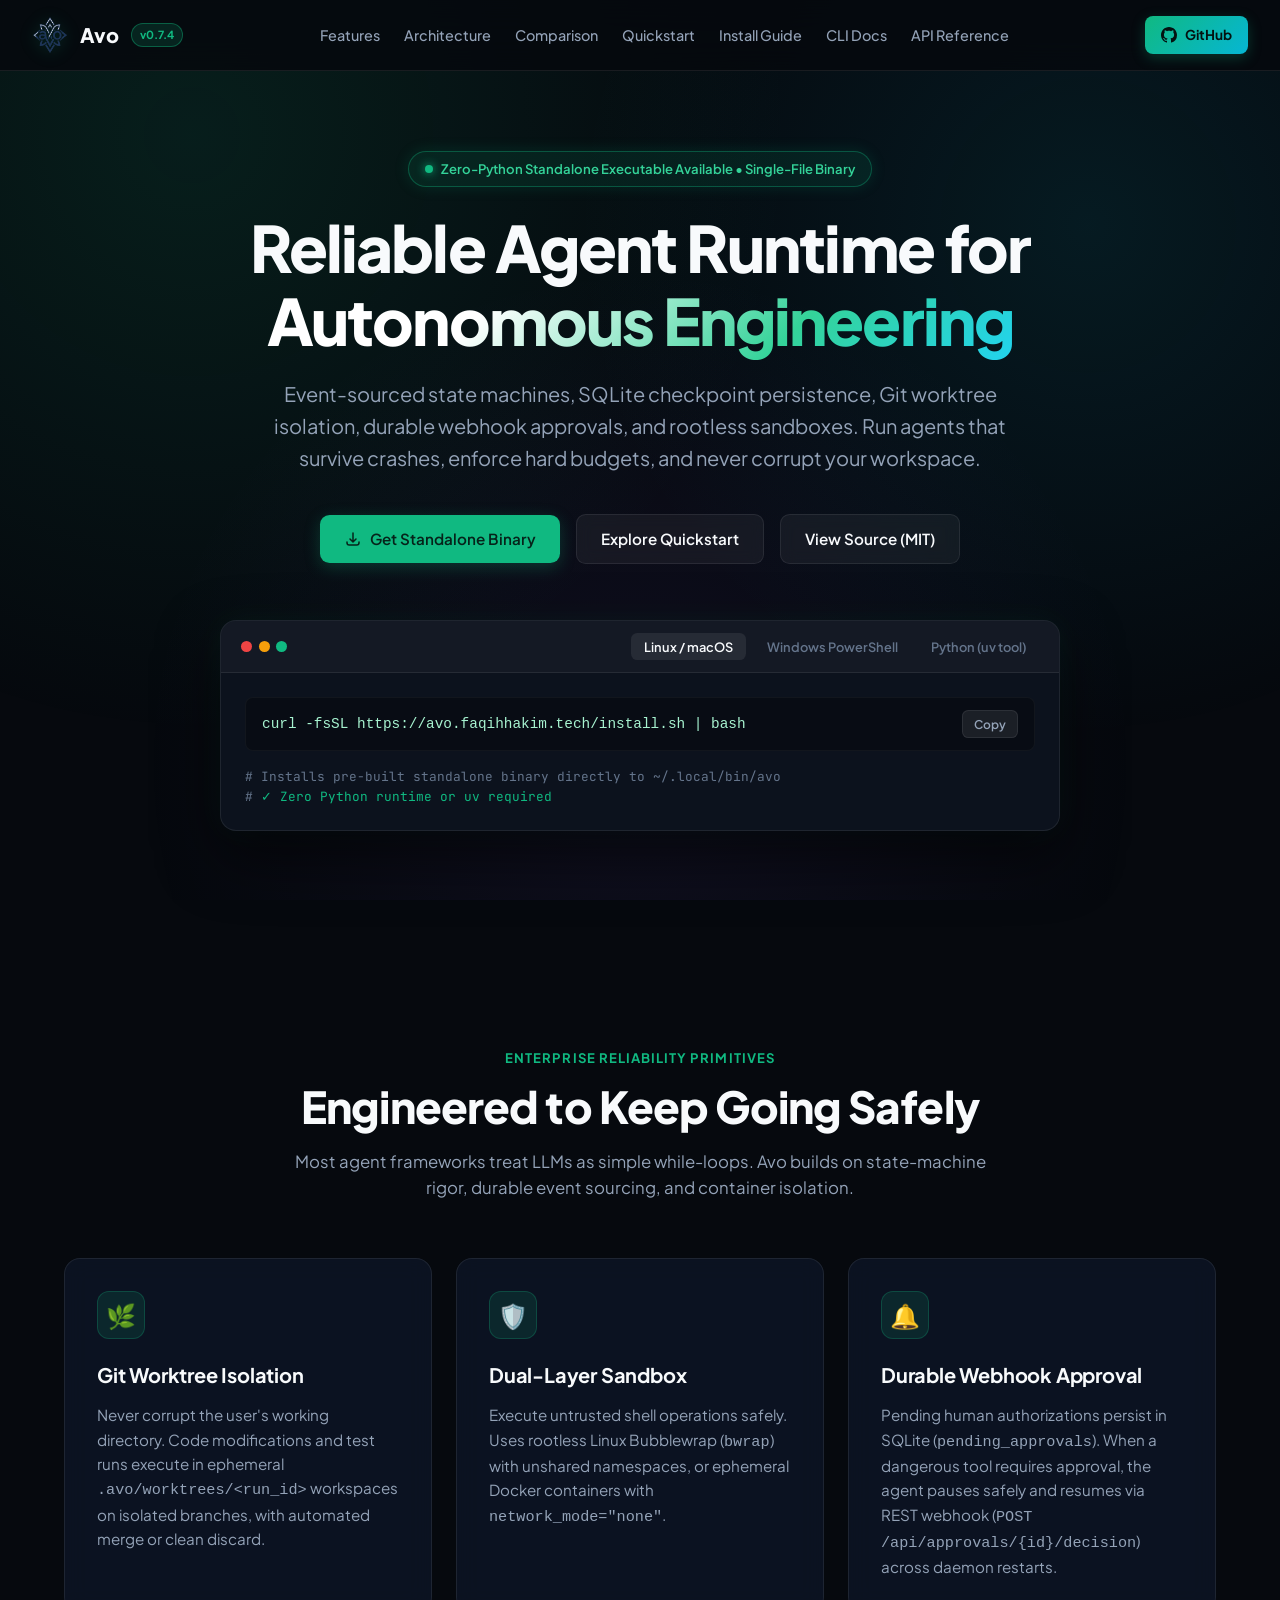
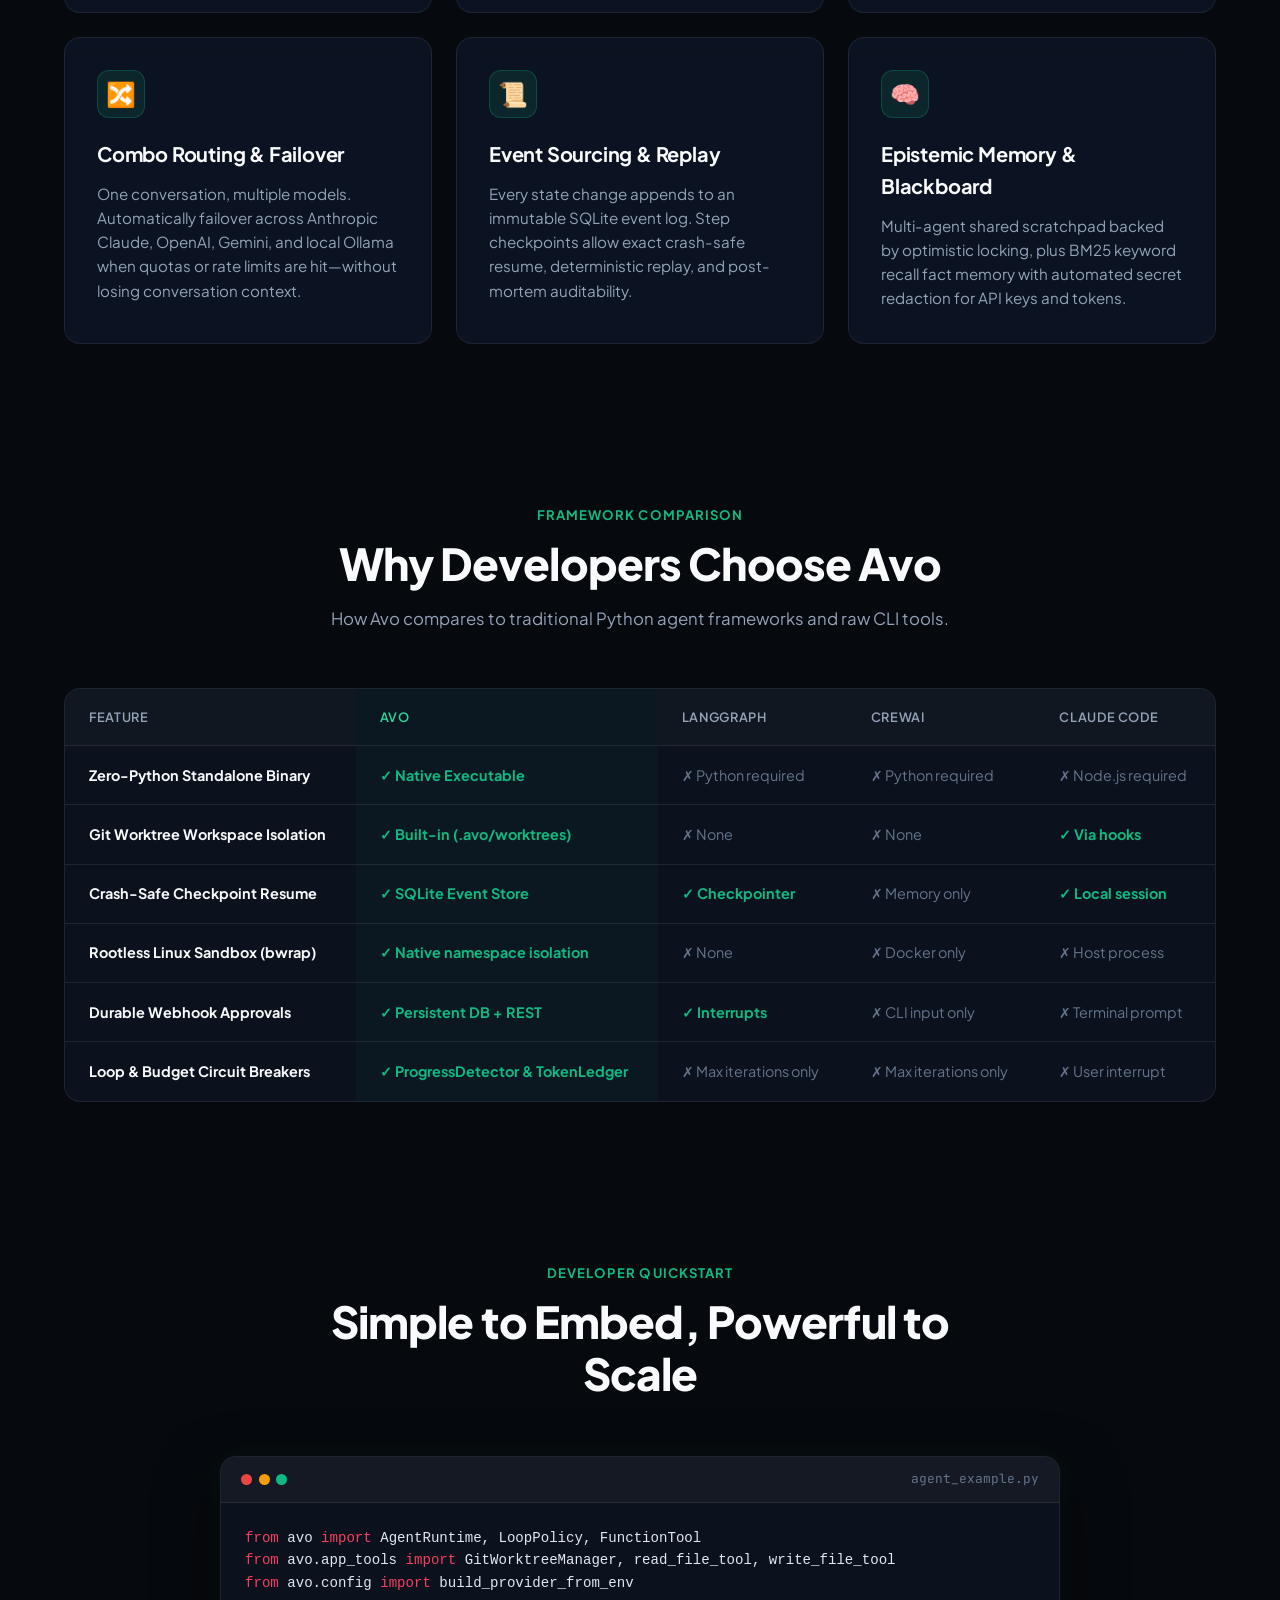
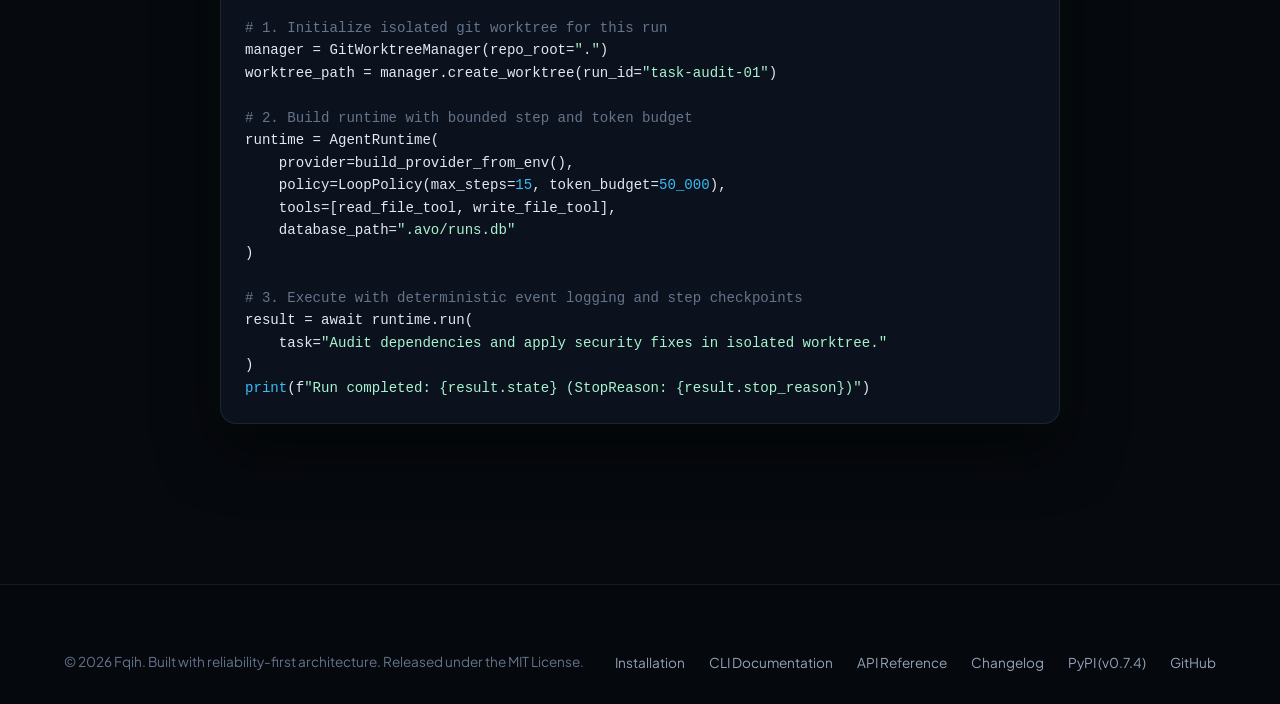
==== commit 93858904: "feat(release): bump to v0.7.4 and overhaul site landing page with modern dark theme" ====
--- a/site/index.html
+++ b/site/index.html
@@ -1,1726 +1,334 @@
-
-<!doctype html>
-<html lang="en" class="no-js">
-  <head>
-    
-      <meta charset="utf-8">
-      <meta name="viewport" content="width=device-width,initial-scale=1">
-      
-        <meta name="description" content="Provider-agnostic reliability runtime for bounded, observable, resumable AI agent loops.">
-      
-      
-      
-        <link rel="canonical" href="https://avo.faqihhakim.tech/">
-      
-      
-      
-        <link rel="next" href="guides/quickstart/">
-      
-      
-        
-      
-      
-      <link rel="icon" href="assets/logo.png">
-      <meta name="generator" content="mkdocs-1.6.1, mkdocs-material-9.7.7">
-    
-    
-      
-        <title>Avo</title>
-      
-    
-    
-      <link rel="stylesheet" href="assets/stylesheets/main.ec1eaa64.min.css">
-      
-        
-        <link rel="stylesheet" href="assets/stylesheets/palette.ab4e12ef.min.css">
-      
-      
-
-
-    
-    
-      
-    
-    
-      
-        
-        
-        <link rel="preconnect" href="https://fonts.gstatic.com" crossorigin>
-        <link rel="stylesheet" href="https://fonts.googleapis.com/css?family=Roboto:300,300i,400,400i,700,700i%7CRoboto+Mono:400,400i,700,700i&display=fallback">
-        <style>:root{--md-text-font:"Roboto";--md-code-font:"Roboto Mono"}</style>
-      
-    
-    
-      <link rel="stylesheet" href="assets/_mkdocstrings.css">
-    
-      <link rel="stylesheet" href="assets/extra.css">
-    
-    <script>__md_scope=new URL(".",location),__md_hash=e=>[...e].reduce(((e,_)=>(e<<5)-e+_.charCodeAt(0)),0),__md_get=(e,_=localStorage,t=__md_scope)=>JSON.parse(_.getItem(t.pathname+"."+e)),__md_set=(e,_,t=localStorage,a=__md_scope)=>{try{t.setItem(a.pathname+"."+e,JSON.stringify(_))}catch(e){}}</script>
-    
-      
-
-    
-    
-  </head>
-  
-  
-    
-    
-      
-    
-    
-    
-    
-    <body dir="ltr" data-md-color-scheme="default" data-md-color-primary="indigo" data-md-color-accent="indigo">
-  
-    
-    <input class="md-toggle" data-md-toggle="drawer" type="checkbox" id="__drawer" autocomplete="off">
-    <input class="md-toggle" data-md-toggle="search" type="checkbox" id="__search" autocomplete="off">
-    <label class="md-overlay" for="__drawer"></label>
-    <div data-md-component="skip">
-      
-        
-        <a href="#avo" class="md-skip">
-          Skip to content
+<!DOCTYPE html>
+<html lang="en">
+<head>
+  <meta charset="UTF-8">
+  <meta name="viewport" content="width=device-width, initial-scale=1.0">
+  <title>Avo — Reliable Agent Infrastructure for Autonomous Engineering</title>
+  <meta name="description" content="Event-sourced, crash-safe runtime for AI agents. Features Git worktree isolation, durable webhook approvals, rootless sandboxing, and zero-Python standalone binaries.">
+  <link rel="canonical" href="https://avo.faqihhakim.tech/">
+  <link rel="icon" href="assets/logo.png">
+  <link rel="stylesheet" href="assets/modern.css">
+</head>
+<body>
+  <div class="avo-bg-mesh"></div>
+
+  <!-- Navigation -->
+  <header class="avo-nav">
+    <a href="/" class="avo-nav__brand">
+      <img src="assets/logo.png" alt="Avo Logo" class="avo-nav__logo">
+      <span>Avo</span>
+      <span class="avo-nav__badge">v0.7.4</span>
+    </a>
+    <ul class="avo-nav__links">
+      <li><a href="#features" class="avo-nav__link">Features</a></li>
+      <li><a href="#architecture" class="avo-nav__link">Architecture</a></li>
+      <li><a href="#comparison" class="avo-nav__link">Comparison</a></li>
+      <li><a href="#quickstart" class="avo-nav__link">Quickstart</a></li>
+      <li><a href="guides/install/" class="avo-nav__link">Install Guide</a></li>
+      <li><a href="cli/" class="avo-nav__link">CLI Docs</a></li>
+      <li><a href="avo-reference/" class="avo-nav__link">API Reference</a></li>
+    </ul>
+    <a href="https://github.com/Fqih/avo" target="_blank" rel="noopener" class="avo-nav__cta">
+      <svg width="16" height="16" viewBox="0 0 24 24" fill="currentColor"><path d="M12 0C5.37 0 0 5.37 0 12c0 5.31 3.435 9.795 8.205 11.385.6.105.825-.255.825-.57 0-.285-.015-1.23-.015-2.235-3.015.555-3.795-.735-4.035-1.41-.135-.345-.72-1.41-1.23-1.695-.42-.225-1.02-.78-.015-.795.945-.015 1.62.87 1.845 1.23 1.08 1.815 2.805 1.305 3.495.99.105-.78.42-1.305.765-1.605-2.67-.3-5.46-1.335-5.46-5.925 0-1.305.465-2.385 1.23-3.225-.12-.3-.54-1.53.12-3.18 0 0 1.005-.315 3.3 1.23.96-.27 1.98-.405 3-.405s2.04.135 3 .405c2.295-1.56 3.3-1.23 3.3-1.23.66 1.65.24 2.88.12 3.18.765.84 1.23 1.905 1.23 3.225 0 4.605-2.805 5.625-5.475 5.925.435.375.81 1.095.81 2.22 0 1.605-.015 2.895-.015 3.3 0 .315.225.69.825.57A12.02 12.02 0 0024 12c0-6.63-5.37-12-12-12z"/></svg>
+      GitHub
+    </a>
+  </header>
+
+  <main class="avo-container">
+    <!-- Hero Section -->
+    <section class="avo-hero-section">
+      <div class="avo-pill-badge">
+        <span class="dot"></span>
+        Zero-Python Standalone Executable Available • Single-File Binary
+      </div>
+      <h1 class="avo-hero__title">
+        Reliable Agent Runtime for <br>
+        <span class="avo-hero__gradient-text">Autonomous Engineering</span>
+      </h1>
+      <p class="avo-hero__subtitle">
+        Event-sourced state machines, SQLite checkpoint persistence, Git worktree isolation, durable webhook approvals, and rootless sandboxes. Run agents that survive crashes, enforce hard budgets, and never corrupt your workspace.
+      </p>
+      <div class="avo-hero__buttons">
+        <a href="#install" class="avo-btn avo-btn--primary">
+          <svg width="18" height="18" fill="none" stroke="currentColor" stroke-width="2" viewBox="0 0 24 24"><path stroke-linecap="round" stroke-linejoin="round" d="M4 16v1a3 3 0 003 3h10a3 3 0 003-3v-1m-4-4l-4 4m0 0l-4-4m4 4V4"/></svg>
+          Get Standalone Binary
         </a>
-      
+        <a href="guides/quickstart/" class="avo-btn avo-btn--secondary">Explore Quickstart</a>
+        <a href="https://github.com/Fqih/avo" target="_blank" rel="noopener" class="avo-btn avo-btn--secondary">View Source (MIT)</a>
+      </div>
+
+      <!-- Interactive Installer Terminal -->
+      <div id="install" class="avo-terminal-card">
+        <div class="avo-terminal-card__header">
+          <div class="avo-terminal-dots">
+            <span class="avo-dot--red"></span>
+            <span class="avo-dot--yellow"></span>
+            <span class="avo-dot--green"></span>
+          </div>
+          <div class="avo-terminal-tabs">
+            <button class="avo-tab-btn active" onclick="switchTab('posix')">Linux / macOS</button>
+            <button class="avo-tab-btn" onclick="switchTab('win')">Windows PowerShell</button>
+            <button class="avo-tab-btn" onclick="switchTab('source')">Python (uv tool)</button>
+          </div>
+        </div>
+        <div class="avo-terminal-body">
+          <div id="pane-posix" class="avo-code-pane active">
+            <div class="avo-code-line">
+              <code>curl -fsSL https://avo.faqihhakim.tech/install.sh | bash</code>
+              <button class="avo-copy-btn" onclick="copySnippet('curl -fsSL https://avo.faqihhakim.tech/install.sh | bash', this)">Copy</button>
+            </div>
+            <div class="avo-terminal-output">
+              # Installs pre-built standalone binary directly to ~/.local/bin/avo<br>
+              # <span class="green">✓ Zero Python runtime or uv required</span>
+            </div>
+          </div>
+          <div id="pane-win" class="avo-code-pane">
+            <div class="avo-code-line">
+              <code>irm https://avo.faqihhakim.tech/install.ps1 | iex</code>
+              <button class="avo-copy-btn" onclick="copySnippet('irm https://avo.faqihhakim.tech/install.ps1 | iex', this)">Copy</button>
+            </div>
+            <div class="avo-terminal-output">
+              # Installs standalone avo.exe to %LOCALAPPDATA%\avo\bin<br>
+              # <span class="green">✓ Zero Python or admin rights required</span>
+            </div>
+          </div>
+          <div id="pane-source" class="avo-code-pane">
+            <div class="avo-code-line">
+              <code>uv tool install --python 3.13 avo[all]</code>
+              <button class="avo-copy-btn" onclick="copySnippet('uv tool install --python 3.13 avo[all]', this)">Copy</button>
+            </div>
+            <div class="avo-terminal-output">
+              # Installs user-global Python package with all provider & sandbox extras
+            </div>
+          </div>
+        </div>
+      </div>
+    </section>
+
+    <!-- Architecture & Features Section -->
+    <section id="features" class="avo-section">
+      <div class="avo-section__header">
+        <div class="avo-section__eyebrow">Enterprise Reliability Primitives</div>
+        <h2 class="avo-section__title">Engineered to Keep Going Safely</h2>
+        <p class="avo-section__subtitle">
+          Most agent frameworks treat LLMs as simple while-loops. Avo builds on state-machine rigor, durable event sourcing, and container isolation.
+        </p>
+      </div>
+
+      <div class="avo-grid-3">
+        <!-- Card 1 -->
+        <div class="avo-card">
+          <div class="avo-card__icon">🌿</div>
+          <h3 class="avo-card__title">Git Worktree Isolation</h3>
+          <p class="avo-card__desc">
+            Never corrupt the user's working directory. Code modifications and test runs execute in ephemeral <code>.avo/worktrees/&lt;run_id&gt;</code> workspaces on isolated branches, with automated merge or clean discard.
+          </p>
+        </div>
+
+        <!-- Card 2 -->
+        <div class="avo-card">
+          <div class="avo-card__icon">🛡️</div>
+          <h3 class="avo-card__title">Dual-Layer Sandbox</h3>
+          <p class="avo-card__desc">
+            Execute untrusted shell operations safely. Uses rootless Linux Bubblewrap (<code>bwrap</code>) with unshared namespaces, or ephemeral Docker containers with <code>network_mode="none"</code>.
+          </p>
+        </div>
+
+        <!-- Card 3 -->
+        <div class="avo-card">
+          <div class="avo-card__icon">🔔</div>
+          <h3 class="avo-card__title">Durable Webhook Approval</h3>
+          <p class="avo-card__desc">
+            Pending human authorizations persist in SQLite (<code>pending_approvals</code>). When a dangerous tool requires approval, the agent pauses safely and resumes via REST webhook (<code>POST /api/approvals/{id}/decision</code>) across daemon restarts.
+          </p>
+        </div>
+
+        <!-- Card 4 -->
+        <div class="avo-card">
+          <div class="avo-card__icon">🔀</div>
+          <h3 class="avo-card__title">Combo Routing & Failover</h3>
+          <p class="avo-card__desc">
+            One conversation, multiple models. Automatically failover across Anthropic Claude, OpenAI, Gemini, and local Ollama when quotas or rate limits are hit—without losing conversation context.
+          </p>
+        </div>
+
+        <!-- Card 5 -->
+        <div class="avo-card">
+          <div class="avo-card__icon">📜</div>
+          <h3 class="avo-card__title">Event Sourcing & Replay</h3>
+          <p class="avo-card__desc">
+            Every state change appends to an immutable SQLite event log. Step checkpoints allow exact crash-safe resume, deterministic replay, and post-mortem auditability.
+          </p>
+        </div>
+
+        <!-- Card 6 -->
+        <div class="avo-card">
+          <div class="avo-card__icon">🧠</div>
+          <h3 class="avo-card__title">Epistemic Memory & Blackboard</h3>
+          <p class="avo-card__desc">
+            Multi-agent shared scratchpad backed by optimistic locking, plus BM25 keyword recall fact memory with automated secret redaction for API keys and tokens.
+          </p>
+        </div>
+      </div>
+    </section>
+
+    <!-- Comparison Section -->
+    <section id="comparison" class="avo-section">
+      <div class="avo-section__header">
+        <div class="avo-section__eyebrow">Framework Comparison</div>
+        <h2 class="avo-section__title">Why Developers Choose Avo</h2>
+        <p class="avo-section__subtitle">How Avo compares to traditional Python agent frameworks and raw CLI tools.</p>
+      </div>
+
+      <div class="avo-table-wrap">
+        <table class="avo-table">
+          <thead>
+            <tr>
+              <th>Feature</th>
+              <th class="highlight-col">Avo</th>
+              <th>LangGraph</th>
+              <th>CrewAI</th>
+              <th>Claude Code</th>
+            </tr>
+          </thead>
+          <tbody>
+            <tr>
+              <td><strong>Zero-Python Standalone Binary</strong></td>
+              <td class="highlight-col"><span class="avo-check">✓ Native Executable</span></td>
+              <td><span class="avo-cross">✗ Python required</span></td>
+              <td><span class="avo-cross">✗ Python required</span></td>
+              <td><span class="avo-cross">✗ Node.js required</span></td>
+            </tr>
+            <tr>
+              <td><strong>Git Worktree Workspace Isolation</strong></td>
+              <td class="highlight-col"><span class="avo-check">✓ Built-in (.avo/worktrees)</span></td>
+              <td><span class="avo-cross">✗ None</span></td>
+              <td><span class="avo-cross">✗ None</span></td>
+              <td><span class="avo-check">✓ Via hooks</span></td>
+            </tr>
+            <tr>
+              <td><strong>Crash-Safe Checkpoint Resume</strong></td>
+              <td class="highlight-col"><span class="avo-check">✓ SQLite Event Store</span></td>
+              <td><span class="avo-check">✓ Checkpointer</span></td>
+              <td><span class="avo-cross">✗ Memory only</span></td>
+              <td><span class="avo-check">✓ Local session</span></td>
+            </tr>
+            <tr>
+              <td><strong>Rootless Linux Sandbox (bwrap)</strong></td>
+              <td class="highlight-col"><span class="avo-check">✓ Native namespace isolation</span></td>
+              <td><span class="avo-cross">✗ None</span></td>
+              <td><span class="avo-cross">✗ Docker only</span></td>
+              <td><span class="avo-cross">✗ Host process</span></td>
+            </tr>
+            <tr>
+              <td><strong>Durable Webhook Approvals</strong></td>
+              <td class="highlight-col"><span class="avo-check">✓ Persistent DB + REST</span></td>
+              <td><span class="avo-check">✓ Interrupts</span></td>
+              <td><span class="avo-cross">✗ CLI input only</span></td>
+              <td><span class="avo-cross">✗ Terminal prompt</span></td>
+            </tr>
+            <tr>
+              <td><strong>Loop & Budget Circuit Breakers</strong></td>
+              <td class="highlight-col"><span class="avo-check">✓ ProgressDetector & TokenLedger</span></td>
+              <td><span class="avo-cross">✗ Max iterations only</span></td>
+              <td><span class="avo-cross">✗ Max iterations only</span></td>
+              <td><span class="avo-cross">✗ User interrupt</span></td>
+            </tr>
+          </tbody>
+        </table>
+      </div>
+    </section>
+
+    <!-- Quickstart Code Section -->
+    <section id="quickstart" class="avo-section">
+      <div class="avo-section__header">
+        <div class="avo-section__eyebrow">Developer Quickstart</div>
+        <h2 class="avo-section__title">Simple to Embed, Powerful to Scale</h2>
+      </div>
+
+      <div class="avo-terminal-card" style="margin-bottom: 0;">
+        <div class="avo-terminal-card__header">
+          <div class="avo-terminal-dots">
+            <span class="avo-dot--red"></span>
+            <span class="avo-dot--yellow"></span>
+            <span class="avo-dot--green"></span>
+          </div>
+          <span style="font-family: var(--font-mono); font-size: 0.8rem; color: var(--text-faint);">agent_example.py</span>
+        </div>
+        <div class="avo-terminal-body">
+          <pre style="margin: 0; color: #e2e8f0; font-size: 0.88rem; line-height: 1.6;"><code><span style="color: #f43f5e;">from</span> avo <span style="color: #f43f5e;">import</span> AgentRuntime, LoopPolicy, FunctionTool
+<span style="color: #f43f5e;">from</span> avo.app_tools <span style="color: #f43f5e;">import</span> GitWorktreeManager, read_file_tool, write_file_tool
+<span style="color: #f43f5e;">from</span> avo.config <span style="color: #f43f5e;">import</span> build_provider_from_env
+
+<span style="color: #64748b;"># 1. Initialize isolated git worktree for this run</span>
+manager = GitWorktreeManager(repo_root=<span style="color: #a7f3d0;">"."</span>)
+worktree_path = manager.create_worktree(run_id=<span style="color: #a7f3d0;">"task-audit-01"</span>)
+
+<span style="color: #64748b;"># 2. Build runtime with bounded step and token budget</span>
+runtime = AgentRuntime(
+    provider=build_provider_from_env(),
+    policy=LoopPolicy(max_steps=<span style="color: #38bdf8;">15</span>, token_budget=<span style="color: #38bdf8;">50_000</span>),
+    tools=[read_file_tool, write_file_tool],
+    database_path=<span style="color: #a7f3d0;">".avo/runs.db"</span>
+)
+
+<span style="color: #64748b;"># 3. Execute with deterministic event logging and step checkpoints</span>
+result = await runtime.run(
+    task=<span style="color: #a7f3d0;">"Audit dependencies and apply security fixes in isolated worktree."</span>
+)
+<span style="color: #38bdf8;">print</span>(f<span style="color: #a7f3d0;">"Run completed: {result.state} (StopReason: {result.stop_reason})"</span>)</code></pre>
+        </div>
+      </div>
+    </section>
+  </main>
+
+  <!-- Footer -->
+  <footer class="avo-footer">
+    <div class="avo-container avo-footer__inner">
+      <div class="avo-footer__copy">
+        © 2026 Fqih. Built with reliability-first architecture. Released under the MIT License.
+      </div>
+      <ul class="avo-footer__links">
+        <li><a href="guides/install/" class="avo-footer__link">Installation</a></li>
+        <li><a href="cli/" class="avo-footer__link">CLI Documentation</a></li>
+        <li><a href="avo-reference/" class="avo-footer__link">API Reference</a></li>
+        <li><a href="changelog/" class="avo-footer__link">Changelog</a></li>
+        <li><a href="https://pypi.org/project/avo/" target="_blank" rel="noopener" class="avo-footer__link">PyPI (v0.7.4)</a></li>
+        <li><a href="https://github.com/Fqih/avo" target="_blank" rel="noopener" class="avo-footer__link">GitHub</a></li>
+      </ul>
     </div>
-    <div data-md-component="announce">
-      
-    </div>
-    
-    
-      
-
-<header class="md-header" data-md-component="header">
-  <nav class="md-header__inner md-grid" aria-label="Header">
-    <a href="." title="Avo" class="md-header__button md-logo" aria-label="Avo" data-md-component="logo">
-      
-  <img src="assets/logo.png" alt="logo">
-
-    </a>
-    <label class="md-header__button md-icon" for="__drawer">
-      
-      <svg xmlns="http://www.w3.org/2000/svg" viewBox="0 0 24 24"><path d="M3 6h18v2H3zm0 5h18v2H3zm0 5h18v2H3z"/></svg>
-    </label>
-    <div class="md-header__title" data-md-component="header-title">
-      <div class="md-header__ellipsis">
-        <div class="md-header__topic">
-          <span class="md-ellipsis">
-            Avo
-          </span>
-        </div>
-        <div class="md-header__topic" data-md-component="header-topic">
-          <span class="md-ellipsis">
-            
-              Home
-            
-          </span>
-        </div>
-      </div>
-    </div>
-    
-      
-        <form class="md-header__option" data-md-component="palette">
-  
-    
-    
-    
-    <input class="md-option" data-md-color-media="(prefers-color-scheme: light)" data-md-color-scheme="default" data-md-color-primary="indigo" data-md-color-accent="indigo"  aria-label="Switch to dark mode"  type="radio" name="__palette" id="__palette_0">
-    
-      <label class="md-header__button md-icon" title="Switch to dark mode" for="__palette_1" hidden>
-        <svg xmlns="http://www.w3.org/2000/svg" viewBox="0 0 24 24"><path d="M12 7a5 5 0 0 1 5 5 5 5 0 0 1-5 5 5 5 0 0 1-5-5 5 5 0 0 1 5-5m0 2a3 3 0 0 0-3 3 3 3 0 0 0 3 3 3 3 0 0 0 3-3 3 3 0 0 0-3-3m0-7 2.39 3.42C13.65 5.15 12.84 5 12 5s-1.65.15-2.39.42zM3.34 7l4.16-.35A7.2 7.2 0 0 0 5.94 8.5c-.44.74-.69 1.5-.83 2.29zm.02 10 1.76-3.77a7.131 7.131 0 0 0 2.38 4.14zM20.65 7l-1.77 3.79a7.02 7.02 0 0 0-2.38-4.15zm-.01 10-4.14.36c.59-.51 1.12-1.14 1.54-1.86.42-.73.69-1.5.83-2.29zM12 22l-2.41-3.44c.74.27 1.55.44 2.41.44.82 0 1.63-.17 2.37-.44z"/></svg>
-      </label>
-    
-  
-    
-    
-    
-    <input class="md-option" data-md-color-media="(prefers-color-scheme: dark)" data-md-color-scheme="slate" data-md-color-primary="indigo" data-md-color-accent="indigo"  aria-label="Switch to light mode"  type="radio" name="__palette" id="__palette_1">
-    
-      <label class="md-header__button md-icon" title="Switch to light mode" for="__palette_0" hidden>
-        <svg xmlns="http://www.w3.org/2000/svg" viewBox="0 0 24 24"><path d="m17.75 4.09-2.53 1.94.91 3.06-2.63-1.81-2.63 1.81.91-3.06-2.53-1.94L12.44 4l1.06-3 1.06 3zm3.5 6.91-1.64 1.25.59 1.98-1.7-1.17-1.7 1.17.59-1.98L15.75 11l2.06-.05L18.5 9l.69 1.95zm-2.28 4.95c.83-.08 1.72 1.1 1.19 1.85-.32.45-.66.87-1.08 1.27C15.17 23 8.84 23 4.94 19.07c-3.91-3.9-3.91-10.24 0-14.14.4-.4.82-.76 1.27-1.08.75-.53 1.93.36 1.85 1.19-.27 2.86.69 5.83 2.89 8.02a9.96 9.96 0 0 0 8.02 2.89m-1.64 2.02a12.08 12.08 0 0 1-7.8-3.47c-2.17-2.19-3.33-5-3.49-7.82-2.81 3.14-2.7 7.96.31 10.98 3.02 3.01 7.84 3.12 10.98.31"/></svg>
-      </label>
-    
-  
-</form>
-      
-    
-    
-      <script>var palette=__md_get("__palette");if(palette&&palette.color){if("(prefers-color-scheme)"===palette.color.media){var media=matchMedia("(prefers-color-scheme: light)"),input=document.querySelector(media.matches?"[data-md-color-media='(prefers-color-scheme: light)']":"[data-md-color-media='(prefers-color-scheme: dark)']");palette.color.media=input.getAttribute("data-md-color-media"),palette.color.scheme=input.getAttribute("data-md-color-scheme"),palette.color.primary=input.getAttribute("data-md-color-primary"),palette.color.accent=input.getAttribute("data-md-color-accent")}for(var[key,value]of Object.entries(palette.color))document.body.setAttribute("data-md-color-"+key,value)}</script>
-    
-    
-    
-      
-      
-        <label class="md-header__button md-icon" for="__search">
-          
-          <svg xmlns="http://www.w3.org/2000/svg" viewBox="0 0 24 24"><path d="M9.5 3A6.5 6.5 0 0 1 16 9.5c0 1.61-.59 3.09-1.56 4.23l.27.27h.79l5 5-1.5 1.5-5-5v-.79l-.27-.27A6.52 6.52 0 0 1 9.5 16 6.5 6.5 0 0 1 3 9.5 6.5 6.5 0 0 1 9.5 3m0 2C7 5 5 7 5 9.5S7 14 9.5 14 14 12 14 9.5 12 5 9.5 5"/></svg>
-        </label>
-        <div class="md-search" data-md-component="search" role="dialog">
-  <label class="md-search__overlay" for="__search"></label>
-  <div class="md-search__inner" role="search">
-    <form class="md-search__form" name="search">
-      <input type="text" class="md-search__input" name="query" aria-label="Search" placeholder="Search" autocapitalize="off" autocorrect="off" autocomplete="off" spellcheck="false" data-md-component="search-query" required>
-      <label class="md-search__icon md-icon" for="__search">
-        
-        <svg xmlns="http://www.w3.org/2000/svg" viewBox="0 0 24 24"><path d="M9.5 3A6.5 6.5 0 0 1 16 9.5c0 1.61-.59 3.09-1.56 4.23l.27.27h.79l5 5-1.5 1.5-5-5v-.79l-.27-.27A6.52 6.52 0 0 1 9.5 16 6.5 6.5 0 0 1 3 9.5 6.5 6.5 0 0 1 9.5 3m0 2C7 5 5 7 5 9.5S7 14 9.5 14 14 12 14 9.5 12 5 9.5 5"/></svg>
-        
-        <svg xmlns="http://www.w3.org/2000/svg" viewBox="0 0 24 24"><path d="M20 11v2H8l5.5 5.5-1.42 1.42L4.16 12l7.92-7.92L13.5 5.5 8 11z"/></svg>
-      </label>
-      <nav class="md-search__options" aria-label="Search">
-        
-        <button type="reset" class="md-search__icon md-icon" title="Clear" aria-label="Clear" tabindex="-1">
-          
-          <svg xmlns="http://www.w3.org/2000/svg" viewBox="0 0 24 24"><path d="M19 6.41 17.59 5 12 10.59 6.41 5 5 6.41 10.59 12 5 17.59 6.41 19 12 13.41 17.59 19 19 17.59 13.41 12z"/></svg>
-        </button>
-      </nav>
-      
-        <div class="md-search__suggest" data-md-component="search-suggest"></div>
-      
-    </form>
-    <div class="md-search__output">
-      <div class="md-search__scrollwrap" tabindex="0" data-md-scrollfix>
-        <div class="md-search-result" data-md-component="search-result">
-          <div class="md-search-result__meta">
-            Initializing search
-          </div>
-          <ol class="md-search-result__list" role="presentation"></ol>
-        </div>
-      </div>
-    </div>
-  </div>
-</div>
-      
-    
-    
-      <div class="md-header__source">
-        <a href="https://github.com/Fqih/avo" title="Go to repository" class="md-source" data-md-component="source">
-  <div class="md-source__icon md-icon">
-    
-    <svg xmlns="http://www.w3.org/2000/svg" viewBox="0 0 512 512"><!--! Font Awesome Free 7.1.0 by @fontawesome - https://fontawesome.com License - https://fontawesome.com/license/free (Icons: CC BY 4.0, Fonts: SIL OFL 1.1, Code: MIT License) Copyright 2025 Fonticons, Inc.--><path d="M173.9 397.4c0 2-2.3 3.6-5.2 3.6-3.3.3-5.6-1.3-5.6-3.6 0-2 2.3-3.6 5.2-3.6 3-.3 5.6 1.3 5.6 3.6m-31.1-4.5c-.7 2 1.3 4.3 4.3 4.9 2.6 1 5.6 0 6.2-2s-1.3-4.3-4.3-5.2c-2.6-.7-5.5.3-6.2 2.3m44.2-1.7c-2.9.7-4.9 2.6-4.6 4.9.3 2 2.9 3.3 5.9 2.6 2.9-.7 4.9-2.6 4.6-4.6-.3-1.9-3-3.2-5.9-2.9M252.8 8C114.1 8 8 113.3 8 252c0 110.9 69.8 205.8 169.5 239.2 12.8 2.3 17.3-5.6 17.3-12.1 0-6.2-.3-40.4-.3-61.4 0 0-70 15-84.7-29.8 0 0-11.4-29.1-27.8-36.6 0 0-22.9-15.7 1.6-15.4 0 0 24.9 2 38.6 25.8 21.9 38.6 58.6 27.5 72.9 20.9 2.3-16 8.8-27.1 16-33.7-55.9-6.2-112.3-14.3-112.3-110.5 0-27.5 7.6-41.3 23.6-58.9-2.6-6.5-11.1-33.3 2.6-67.9 20.9-6.5 69 27 69 27 20-5.6 41.5-8.5 62.8-8.5s42.8 2.9 62.8 8.5c0 0 48.1-33.6 69-27 13.7 34.7 5.2 61.4 2.6 67.9 16 17.7 25.8 31.5 25.8 58.9 0 96.5-58.9 104.2-114.8 110.5 9.2 7.9 17 22.9 17 46.4 0 33.7-.3 75.4-.3 83.6 0 6.5 4.6 14.4 17.3 12.1C436.2 457.8 504 362.9 504 252 504 113.3 391.5 8 252.8 8M105.2 352.9c-1.3 1-1 3.3.7 5.2 1.6 1.6 3.9 2.3 5.2 1 1.3-1 1-3.3-.7-5.2-1.6-1.6-3.9-2.3-5.2-1m-10.8-8.1c-.7 1.3.3 2.9 2.3 3.9 1.6 1 3.6.7 4.3-.7.7-1.3-.3-2.9-2.3-3.9-2-.6-3.6-.3-4.3.7m32.4 35.6c-1.6 1.3-1 4.3 1.3 6.2 2.3 2.3 5.2 2.6 6.5 1 1.3-1.3.7-4.3-1.3-6.2-2.2-2.3-5.2-2.6-6.5-1m-11.4-14.7c-1.6 1-1.6 3.6 0 5.9s4.3 3.3 5.6 2.3c1.6-1.3 1.6-3.9 0-6.2-1.4-2.3-4-3.3-5.6-2"/></svg>
-  </div>
-  <div class="md-source__repository">
-    Fqih/avo
-  </div>
-</a>
-      </div>
-    
-  </nav>
-  
-</header>
-    
-    <div class="md-container" data-md-component="container">
-      
-      
-        
-          
-            
-<nav class="md-tabs" aria-label="Tabs" data-md-component="tabs">
-  <div class="md-grid">
-    <ul class="md-tabs__list">
-      
-        
-  
-  
-  
-    
-  
-  
-    <li class="md-tabs__item md-tabs__item--active">
-      <a href="." class="md-tabs__link">
-        
-  
-  
-    
-  
-  Home
-
-      </a>
-    </li>
-  
-
-      
-        
-  
-  
-  
-  
-    
-    
-      <li class="md-tabs__item">
-        <a href="guides/quickstart/" class="md-tabs__link">
-          
-  
-  
-    
-  
-  Guides
-
-        </a>
-      </li>
-    
-  
-
-      
-        
-  
-  
-  
-  
-    
-    
-      <li class="md-tabs__item">
-        <a href="avo-reference/" class="md-tabs__link">
-          
-  
-  
-    
-  
-  Reference
-
-        </a>
-      </li>
-    
-  
-
-      
-    </ul>
-  </div>
-</nav>
-          
-        
-      
-      <main class="md-main" data-md-component="main">
-        <div class="md-main__inner md-grid">
-          
-            
-              
-              <div class="md-sidebar md-sidebar--primary" data-md-component="sidebar" data-md-type="navigation" >
-                <div class="md-sidebar__scrollwrap">
-                  <div class="md-sidebar__inner">
-                    
-
-
-  
-
-
-<nav class="md-nav md-nav--primary md-nav--lifted" aria-label="Navigation" data-md-level="0">
-  <label class="md-nav__title" for="__drawer">
-    <a href="." title="Avo" class="md-nav__button md-logo" aria-label="Avo" data-md-component="logo">
-      
-  <img src="assets/logo.png" alt="logo">
-
-    </a>
-    Avo
-  </label>
-  
-    <div class="md-nav__source">
-      <a href="https://github.com/Fqih/avo" title="Go to repository" class="md-source" data-md-component="source">
-  <div class="md-source__icon md-icon">
-    
-    <svg xmlns="http://www.w3.org/2000/svg" viewBox="0 0 512 512"><!--! Font Awesome Free 7.1.0 by @fontawesome - https://fontawesome.com License - https://fontawesome.com/license/free (Icons: CC BY 4.0, Fonts: SIL OFL 1.1, Code: MIT License) Copyright 2025 Fonticons, Inc.--><path d="M173.9 397.4c0 2-2.3 3.6-5.2 3.6-3.3.3-5.6-1.3-5.6-3.6 0-2 2.3-3.6 5.2-3.6 3-.3 5.6 1.3 5.6 3.6m-31.1-4.5c-.7 2 1.3 4.3 4.3 4.9 2.6 1 5.6 0 6.2-2s-1.3-4.3-4.3-5.2c-2.6-.7-5.5.3-6.2 2.3m44.2-1.7c-2.9.7-4.9 2.6-4.6 4.9.3 2 2.9 3.3 5.9 2.6 2.9-.7 4.9-2.6 4.6-4.6-.3-1.9-3-3.2-5.9-2.9M252.8 8C114.1 8 8 113.3 8 252c0 110.9 69.8 205.8 169.5 239.2 12.8 2.3 17.3-5.6 17.3-12.1 0-6.2-.3-40.4-.3-61.4 0 0-70 15-84.7-29.8 0 0-11.4-29.1-27.8-36.6 0 0-22.9-15.7 1.6-15.4 0 0 24.9 2 38.6 25.8 21.9 38.6 58.6 27.5 72.9 20.9 2.3-16 8.8-27.1 16-33.7-55.9-6.2-112.3-14.3-112.3-110.5 0-27.5 7.6-41.3 23.6-58.9-2.6-6.5-11.1-33.3 2.6-67.9 20.9-6.5 69 27 69 27 20-5.6 41.5-8.5 62.8-8.5s42.8 2.9 62.8 8.5c0 0 48.1-33.6 69-27 13.7 34.7 5.2 61.4 2.6 67.9 16 17.7 25.8 31.5 25.8 58.9 0 96.5-58.9 104.2-114.8 110.5 9.2 7.9 17 22.9 17 46.4 0 33.7-.3 75.4-.3 83.6 0 6.5 4.6 14.4 17.3 12.1C436.2 457.8 504 362.9 504 252 504 113.3 391.5 8 252.8 8M105.2 352.9c-1.3 1-1 3.3.7 5.2 1.6 1.6 3.9 2.3 5.2 1 1.3-1 1-3.3-.7-5.2-1.6-1.6-3.9-2.3-5.2-1m-10.8-8.1c-.7 1.3.3 2.9 2.3 3.9 1.6 1 3.6.7 4.3-.7.7-1.3-.3-2.9-2.3-3.9-2-.6-3.6-.3-4.3.7m32.4 35.6c-1.6 1.3-1 4.3 1.3 6.2 2.3 2.3 5.2 2.6 6.5 1 1.3-1.3.7-4.3-1.3-6.2-2.2-2.3-5.2-2.6-6.5-1m-11.4-14.7c-1.6 1-1.6 3.6 0 5.9s4.3 3.3 5.6 2.3c1.6-1.3 1.6-3.9 0-6.2-1.4-2.3-4-3.3-5.6-2"/></svg>
-  </div>
-  <div class="md-source__repository">
-    Fqih/avo
-  </div>
-</a>
-    </div>
-  
-  <ul class="md-nav__list" data-md-scrollfix>
-    
-      
-      
-  
-  
-    
-  
-  
-  
-    <li class="md-nav__item md-nav__item--active">
-      
-      <input class="md-nav__toggle md-toggle" type="checkbox" id="__toc">
-      
-      
-        
-      
-      
-        <label class="md-nav__link md-nav__link--active" for="__toc">
-          
-  
-  
-  <span class="md-ellipsis">
-    
-  
-    Home
-  
-
-    
-  </span>
-  
-  
-
-          <span class="md-nav__icon md-icon"></span>
-        </label>
-      
-      <a href="." class="md-nav__link md-nav__link--active">
-        
-  
-  
-  <span class="md-ellipsis">
-    
-  
-    Home
-  
-
-    
-  </span>
-  
-  
-
-      </a>
-      
-        
-
-<nav class="md-nav md-nav--secondary" aria-label="Table of contents">
-  
-  
-  
-    
-  
-  
-    <label class="md-nav__title" for="__toc">
-      <span class="md-nav__icon md-icon"></span>
-      Table of contents
-    </label>
-    <ul class="md-nav__list" data-md-component="toc" data-md-scrollfix>
-      
-        <li class="md-nav__item">
-  <a href="#start-here" class="md-nav__link">
-    <span class="md-ellipsis">
-      
-        Start here
-      
-    </span>
-  </a>
-  
-    <nav class="md-nav" aria-label="Start here">
-      <ul class="md-nav__list">
-        
-          <li class="md-nav__item">
-  <a href="#get-the-cli" class="md-nav__link">
-    <span class="md-ellipsis">
-      
-        Get the CLI
-      
-    </span>
-  </a>
-  
-</li>
-        
-          <li class="md-nav__item">
-  <a href="#connect-your-providers" class="md-nav__link">
-    <span class="md-ellipsis">
-      
-        Connect your providers
-      
-    </span>
-  </a>
-  
-</li>
-        
-          <li class="md-nav__item">
-  <a href="#run-a-reliable-loop" class="md-nav__link">
-    <span class="md-ellipsis">
-      
-        Run a reliable loop
-      
-    </span>
-  </a>
-  
-</li>
-        
-      </ul>
-    </nav>
-  
-</li>
-      
-        <li class="md-nav__item">
-  <a href="#what-avo-solves" class="md-nav__link">
-    <span class="md-ellipsis">
-      
-        What Avo solves
-      
-    </span>
-  </a>
-  
-    <nav class="md-nav" aria-label="What Avo solves">
-      <ul class="md-nav__list">
-        
-          <li class="md-nav__item">
-  <a href="#provider-failover" class="md-nav__link">
-    <span class="md-ellipsis">
-      
-        Provider failover
-      
-    </span>
-  </a>
-  
-</li>
-        
-          <li class="md-nav__item">
-  <a href="#durable-state" class="md-nav__link">
-    <span class="md-ellipsis">
-      
-        Durable state
-      
-    </span>
-  </a>
-  
-</li>
-        
-          <li class="md-nav__item">
-  <a href="#bounded-tools" class="md-nav__link">
-    <span class="md-ellipsis">
-      
-        Bounded tools
-      
-    </span>
-  </a>
-  
-</li>
-        
-          <li class="md-nav__item">
-  <a href="#honest-stopping" class="md-nav__link">
-    <span class="md-ellipsis">
-      
-        Honest stopping
-      
-    </span>
-  </a>
-  
-</li>
-        
-          <li class="md-nav__item">
-  <a href="#observable-execution" class="md-nav__link">
-    <span class="md-ellipsis">
-      
-        Observable execution
-      
-    </span>
-  </a>
-  
-</li>
-        
-          <li class="md-nav__item">
-  <a href="#extensible-by-design" class="md-nav__link">
-    <span class="md-ellipsis">
-      
-        Extensible by design
-      
-    </span>
-  </a>
-  
-</li>
-        
-      </ul>
-    </nav>
-  
-</li>
-      
-        <li class="md-nav__item">
-  <a href="#how-a-run-behaves" class="md-nav__link">
-    <span class="md-ellipsis">
-      
-        How a run behaves
-      
-    </span>
-  </a>
-  
-</li>
-      
-        <li class="md-nav__item">
-  <a href="#install-options" class="md-nav__link">
-    <span class="md-ellipsis">
-      
-        Install options
-      
-    </span>
-  </a>
-  
-    <nav class="md-nav" aria-label="Install options">
-      <ul class="md-nav__list">
-        
-          <li class="md-nav__item">
-  <a href="#optional-extras" class="md-nav__link">
-    <span class="md-ellipsis">
-      
-        Optional extras
-      
-    </span>
-  </a>
-  
-</li>
-        
-      </ul>
-    </nav>
-  
-</li>
-      
-        <li class="md-nav__item">
-  <a href="#a-tiny-python-example" class="md-nav__link">
-    <span class="md-ellipsis">
-      
-        A tiny Python example
-      
-    </span>
-  </a>
-  
-</li>
-      
-        <li class="md-nav__item">
-  <a href="#find-your-next-page" class="md-nav__link">
-    <span class="md-ellipsis">
-      
-        Find your next page
-      
-    </span>
-  </a>
-  
-</li>
-      
-        <li class="md-nav__item">
-  <a href="#repository-layout" class="md-nav__link">
-    <span class="md-ellipsis">
-      
-        Repository layout
-      
-    </span>
-  </a>
-  
-</li>
-      
-        <li class="md-nav__item">
-  <a href="#acknowledgments" class="md-nav__link">
-    <span class="md-ellipsis">
-      
-        Acknowledgments
-      
-    </span>
-  </a>
-  
-</li>
-      
-        <li class="md-nav__item">
-  <a href="#links" class="md-nav__link">
-    <span class="md-ellipsis">
-      
-        Links
-      
-    </span>
-  </a>
-  
-</li>
-      
-    </ul>
-  
-</nav>
-      
-    </li>
-  
-
-    
-      
-      
-  
-  
-  
-  
-    
-    
-      
-        
-      
-        
-      
-        
-      
-        
-      
-        
-      
-    
-    
-    
-      
-      
-        
-      
-    
-    
-    <li class="md-nav__item md-nav__item--nested">
-      
-        
-        
-        <input class="md-nav__toggle md-toggle " type="checkbox" id="__nav_2" >
-        
-          
-          <label class="md-nav__link" for="__nav_2" id="__nav_2_label" tabindex="0">
-            
-  
-  
-  <span class="md-ellipsis">
-    
-  
-    Guides
-  
-
-    
-  </span>
-  
-  
-
-            <span class="md-nav__icon md-icon"></span>
-          </label>
-        
-        <nav class="md-nav" data-md-level="1" aria-labelledby="__nav_2_label" aria-expanded="false">
-          <label class="md-nav__title" for="__nav_2">
-            <span class="md-nav__icon md-icon"></span>
-            
-  
-    Guides
-  
-
-          </label>
-          <ul class="md-nav__list" data-md-scrollfix>
-            
-              
-                
-  
-  
-  
-  
-    <li class="md-nav__item">
-      <a href="guides/quickstart/" class="md-nav__link">
-        
-  
-  
-  <span class="md-ellipsis">
-    
-  
-    Quickstart
-  
-
-    
-  </span>
-  
-  
-
-      </a>
-    </li>
-  
-
-              
-            
-              
-                
-  
-  
-  
-  
-    <li class="md-nav__item">
-      <a href="guides/token-savers/" class="md-nav__link">
-        
-  
-  
-  <span class="md-ellipsis">
-    
-  
-    Token savers
-  
-
-    
-  </span>
-  
-  
-
-      </a>
-    </li>
-  
-
-              
-            
-              
-                
-  
-  
-  
-  
-    <li class="md-nav__item">
-      <a href="guides/install/" class="md-nav__link">
-        
-  
-  
-  <span class="md-ellipsis">
-    
-  
-    Installation
-  
-
-    
-  </span>
-  
-  
-
-      </a>
-    </li>
-  
-
-              
-            
-              
-                
-  
-  
-  
-  
-    <li class="md-nav__item">
-      <a href="guides/subscription-auth/" class="md-nav__link">
-        
-  
-  
-  <span class="md-ellipsis">
-    
-  
-    Subscription OAuth
-  
-
-    
-  </span>
-  
-  
-
-      </a>
-    </li>
-  
-
-              
-            
-              
-                
-  
-  
-  
-  
-    <li class="md-nav__item">
-      <a href="guides/combo-routing/" class="md-nav__link">
-        
-  
-  
-  <span class="md-ellipsis">
-    
-  
-    Combo Routing
-  
-
-    
-  </span>
-  
-  
-
-      </a>
-    </li>
-  
-
-              
-            
-          </ul>
-        </nav>
-      
-    </li>
-  
-
-    
-      
-      
-  
-  
-  
-  
-    
-    
-      
-        
-      
-        
-      
-        
-      
-        
-      
-        
-      
-        
-      
-        
-          
-        
-      
-    
-    
-    
-      
-      
-        
-      
-    
-    
-    <li class="md-nav__item md-nav__item--nested">
-      
-        
-        
-        <input class="md-nav__toggle md-toggle " type="checkbox" id="__nav_3" >
-        
-          
-          <div class="md-nav__link md-nav__container">
-            <a href="api/" class="md-nav__link ">
-              
-  
-  
-  <span class="md-ellipsis">
-    
-  
-    Reference
-  
-
-    
-  </span>
-  
-  
-
-            </a>
-            
-              
-              <label class="md-nav__link " for="__nav_3" id="__nav_3_label" tabindex="0">
-                <span class="md-nav__icon md-icon"></span>
-              </label>
-            
-          </div>
-        
-        <nav class="md-nav" data-md-level="1" aria-labelledby="__nav_3_label" aria-expanded="false">
-          <label class="md-nav__title" for="__nav_3">
-            <span class="md-nav__icon md-icon"></span>
-            
-  
-    Reference
-  
-
-          </label>
-          <ul class="md-nav__list" data-md-scrollfix>
-            
-              
-                
-  
-  
-  
-  
-    <li class="md-nav__item">
-      <a href="avo-reference/" class="md-nav__link">
-        
-  
-  
-  <span class="md-ellipsis">
-    
-  
-    Project reference
-  
-
-    
-  </span>
-  
-  
-
-      </a>
-    </li>
-  
-
-              
-            
-              
-                
-  
-  
-  
-  
-    <li class="md-nav__item">
-      <a href="api-stability/" class="md-nav__link">
-        
-  
-  
-  <span class="md-ellipsis">
-    
-  
-    API stability
-  
-
-    
-  </span>
-  
-  
-
-      </a>
-    </li>
-  
-
-              
-            
-              
-                
-  
-  
-  
-  
-    <li class="md-nav__item">
-      <a href="semver/" class="md-nav__link">
-        
-  
-  
-  <span class="md-ellipsis">
-    
-  
-    SemVer policy
-  
-
-    
-  </span>
-  
-  
-
-      </a>
-    </li>
-  
-
-              
-            
-              
-                
-  
-  
-  
-  
-    <li class="md-nav__item">
-      <a href="parity-vs-cc-codex/" class="md-nav__link">
-        
-  
-  
-  <span class="md-ellipsis">
-    
-  
-    Parity vs CC/Codex
-  
-
-    
-  </span>
-  
-  
-
-      </a>
-    </li>
-  
-
-              
-            
-              
-                
-  
-  
-  
-  
-    <li class="md-nav__item">
-      <a href="changelog/" class="md-nav__link">
-        
-  
-  
-  <span class="md-ellipsis">
-    
-  
-    Changelog
-  
-
-    
-  </span>
-  
-  
-
-      </a>
-    </li>
-  
-
-              
-            
-              
-                
-  
-  
-  
-  
-    <li class="md-nav__item">
-      <a href="cli/" class="md-nav__link">
-        
-  
-  
-  <span class="md-ellipsis">
-    
-  
-    CLI
-  
-
-    
-  </span>
-  
-  
-
-      </a>
-    </li>
-  
-
-              
-            
-              
-            
-          </ul>
-        </nav>
-      
-    </li>
-  
-
-    
-  </ul>
-</nav>
-                  </div>
-                </div>
-              </div>
-            
-            
-              
-              <div class="md-sidebar md-sidebar--secondary" data-md-component="sidebar" data-md-type="toc" >
-                <div class="md-sidebar__scrollwrap">
-                  <div class="md-sidebar__inner">
-                    
-
-<nav class="md-nav md-nav--secondary" aria-label="Table of contents">
-  
-  
-  
-    
-  
-  
-    <label class="md-nav__title" for="__toc">
-      <span class="md-nav__icon md-icon"></span>
-      Table of contents
-    </label>
-    <ul class="md-nav__list" data-md-component="toc" data-md-scrollfix>
-      
-        <li class="md-nav__item">
-  <a href="#start-here" class="md-nav__link">
-    <span class="md-ellipsis">
-      
-        Start here
-      
-    </span>
-  </a>
-  
-    <nav class="md-nav" aria-label="Start here">
-      <ul class="md-nav__list">
-        
-          <li class="md-nav__item">
-  <a href="#get-the-cli" class="md-nav__link">
-    <span class="md-ellipsis">
-      
-        Get the CLI
-      
-    </span>
-  </a>
-  
-</li>
-        
-          <li class="md-nav__item">
-  <a href="#connect-your-providers" class="md-nav__link">
-    <span class="md-ellipsis">
-      
-        Connect your providers
-      
-    </span>
-  </a>
-  
-</li>
-        
-          <li class="md-nav__item">
-  <a href="#run-a-reliable-loop" class="md-nav__link">
-    <span class="md-ellipsis">
-      
-        Run a reliable loop
-      
-    </span>
-  </a>
-  
-</li>
-        
-      </ul>
-    </nav>
-  
-</li>
-      
-        <li class="md-nav__item">
-  <a href="#what-avo-solves" class="md-nav__link">
-    <span class="md-ellipsis">
-      
-        What Avo solves
-      
-    </span>
-  </a>
-  
-    <nav class="md-nav" aria-label="What Avo solves">
-      <ul class="md-nav__list">
-        
-          <li class="md-nav__item">
-  <a href="#provider-failover" class="md-nav__link">
-    <span class="md-ellipsis">
-      
-        Provider failover
-      
-    </span>
-  </a>
-  
-</li>
-        
-          <li class="md-nav__item">
-  <a href="#durable-state" class="md-nav__link">
-    <span class="md-ellipsis">
-      
-        Durable state
-      
-    </span>
-  </a>
-  
-</li>
-        
-          <li class="md-nav__item">
-  <a href="#bounded-tools" class="md-nav__link">
-    <span class="md-ellipsis">
-      
-        Bounded tools
-      
-    </span>
-  </a>
-  
-</li>
-        
-          <li class="md-nav__item">
-  <a href="#honest-stopping" class="md-nav__link">
-    <span class="md-ellipsis">
-      
-        Honest stopping
-      
-    </span>
-  </a>
-  
-</li>
-        
-          <li class="md-nav__item">
-  <a href="#observable-execution" class="md-nav__link">
-    <span class="md-ellipsis">
-      
-        Observable execution
-      
-    </span>
-  </a>
-  
-</li>
-        
-          <li class="md-nav__item">
-  <a href="#extensible-by-design" class="md-nav__link">
-    <span class="md-ellipsis">
-      
-        Extensible by design
-      
-    </span>
-  </a>
-  
-</li>
-        
-      </ul>
-    </nav>
-  
-</li>
-      
-        <li class="md-nav__item">
-  <a href="#how-a-run-behaves" class="md-nav__link">
-    <span class="md-ellipsis">
-      
-        How a run behaves
-      
-    </span>
-  </a>
-  
-</li>
-      
-        <li class="md-nav__item">
-  <a href="#install-options" class="md-nav__link">
-    <span class="md-ellipsis">
-      
-        Install options
-      
-    </span>
-  </a>
-  
-    <nav class="md-nav" aria-label="Install options">
-      <ul class="md-nav__list">
-        
-          <li class="md-nav__item">
-  <a href="#optional-extras" class="md-nav__link">
-    <span class="md-ellipsis">
-      
-        Optional extras
-      
-    </span>
-  </a>
-  
-</li>
-        
-      </ul>
-    </nav>
-  
-</li>
-      
-        <li class="md-nav__item">
-  <a href="#a-tiny-python-example" class="md-nav__link">
-    <span class="md-ellipsis">
-      
-        A tiny Python example
-      
-    </span>
-  </a>
-  
-</li>
-      
-        <li class="md-nav__item">
-  <a href="#find-your-next-page" class="md-nav__link">
-    <span class="md-ellipsis">
-      
-        Find your next page
-      
-    </span>
-  </a>
-  
-</li>
-      
-        <li class="md-nav__item">
-  <a href="#repository-layout" class="md-nav__link">
-    <span class="md-ellipsis">
-      
-        Repository layout
-      
-    </span>
-  </a>
-  
-</li>
-      
-        <li class="md-nav__item">
-  <a href="#acknowledgments" class="md-nav__link">
-    <span class="md-ellipsis">
-      
-        Acknowledgments
-      
-    </span>
-  </a>
-  
-</li>
-      
-        <li class="md-nav__item">
-  <a href="#links" class="md-nav__link">
-    <span class="md-ellipsis">
-      
-        Links
-      
-    </span>
-  </a>
-  
-</li>
-      
-    </ul>
-  
-</nav>
-                  </div>
-                </div>
-              </div>
-            
-          
-          
-            <div class="md-content" data-md-component="content">
-              
-              <article class="md-content__inner md-typeset">
-                
-                  
-
-
-  
-  
-
-
-<div class="avo-hero">
-<div>
-<div class="avo-hero__brand">
-<img src="assets/logo.png" alt="Avo logo">
-<span>Reliable agent infrastructure</span>
-</div>
-<div class="avo-badge-standalone"><span class="pulse-dot"></span> 100% Zero-Python Standalone Executable</div>
-<h1 id="avo">Avo<a class="headerlink" href="#avo" title="Permanent link">&para;</a></h1>
-<p class="avo-hero__lead">Reliable execution infrastructure for long-running AI agents—observable, resumable, zero-Python standalone binary, and safe to extend.</p>
-<div class="avo-hero__actions">
-<a class="md-button md-button--primary" href="guides/install/">Install Standalone CLI</a>
-<a class="md-button" href="guides/quickstart/">See the quickstart</a>
-</div>
-</div>
-<div class="avo-hero__terminal">
-<header>One-Line Zero-Python Install</header>
-
-<div class="language-bash highlight"><pre><span></span><code><span id="__span-0-1"><a id="__codelineno-0-1" name="__codelineno-0-1" href="#__codelineno-0-1"></a><span class="c1"># Linux / macOS / Git Bash</span>
-</span><span id="__span-0-2"><a id="__codelineno-0-2" name="__codelineno-0-2" href="#__codelineno-0-2"></a>curl<span class="w"> </span>-fsSL<span class="w"> </span>https://avo.faqihhakim.tech/install.sh<span class="w"> </span><span class="p">|</span><span class="w"> </span>bash
-</span><span id="__span-0-3"><a id="__codelineno-0-3" name="__codelineno-0-3" href="#__codelineno-0-3"></a>
-</span><span id="__span-0-4"><a id="__codelineno-0-4" name="__codelineno-0-4" href="#__codelineno-0-4"></a><span class="c1"># Windows PowerShell</span>
-</span><span id="__span-0-5"><a id="__codelineno-0-5" name="__codelineno-0-5" href="#__codelineno-0-5"></a>irm<span class="w"> </span>https://avo.faqihhakim.tech/install.ps1<span class="w"> </span><span class="p">|</span><span class="w"> </span>iex
-</span></code></pre></div>
-
-</div>
-</div>
-<div class="admonition warning">
-<p class="admonition-title">Alpha status</p>
-<p>0.1 is an <strong>alpha foundation</strong>. Suitable for evaluation, deterministic
-tests, and local prototypes; <strong>not production-ready</strong>.</p>
-</div>
-<h2 id="start-here">Start here<a class="headerlink" href="#start-here" title="Permanent link">&para;</a></h2>
-<div class="avo-card-grid">
-<div class="avo-card">
-<div class="avo-card__eyebrow">01 · Install</div>
-<h3 id="get-the-cli">Get the CLI<a class="headerlink" href="#get-the-cli" title="Permanent link">&para;</a></h3>
-<p>Install Avo for your user account on Linux, macOS, Git Bash, or Windows. No root access is required.</p>
-<p><a href="guides/install/">Installation guide →</a></p>
-</div>
-<div class="avo-card">
-<div class="avo-card__eyebrow">02 · Configure</div>
-<h3 id="connect-your-providers">Connect your providers<a class="headerlink" href="#connect-your-providers" title="Permanent link">&para;</a></h3>
-<p>Run <code>avo</code> for the guided setup, open an official vendor login or add an API key,
-then use <code>avo doctor</code> to see what Avo resolved.</p>
-<p><a href="guides/subscription-auth/">Provider login and quotas →</a></p>
-</div>
-<div class="avo-card">
-<div class="avo-card__eyebrow">03 · Build</div>
-<h3 id="run-a-reliable-loop">Run a reliable loop<a class="headerlink" href="#run-a-reliable-loop" title="Permanent link">&para;</a></h3>
-<p>Start with the CLI, or embed <code>AgentRuntime</code> in Python when you need full control over tools and state.</p>
-<p><a href="guides/quickstart/">Quickstart →</a></p>
-</div>
-</div>
-<div class="avo-callout">
-<p><strong>The short version:</strong> Avo records the important decisions of an agent run, bounds retries and tools, and gives you a durable place to resume when a model or process stops.</p>
-</div>
-<h2 id="what-avo-solves">What Avo solves<a class="headerlink" href="#what-avo-solves" title="Permanent link">&para;</a></h2>
-<div class="avo-card-grid">
-<div class="avo-card">
-<h3 id="provider-failover">Provider failover<a class="headerlink" href="#provider-failover" title="Permanent link">&para;</a></h3>
-<p>Route from an account or free quota to paid API to local Ollama when a quota, rate limit, or provider outage interrupts a turn.</p>
-</div>
-<div class="avo-card">
-<h3 id="durable-state">Durable state<a class="headerlink" href="#durable-state" title="Permanent link">&para;</a></h3>
-<p>Persist events and checkpoints in SQLite so a crashed run can be inspected or resumed instead of started from zero.</p>
-</div>
-<div class="avo-card">
-<h3 id="bounded-tools">Bounded tools<a class="headerlink" href="#bounded-tools" title="Permanent link">&para;</a></h3>
-<p>Keep file access inside the workspace, gate risky actions for approval, and run shell work in an optional isolated sandbox.</p>
-</div>
-<div class="avo-card">
-<h3 id="honest-stopping">Honest stopping<a class="headerlink" href="#honest-stopping" title="Permanent link">&para;</a></h3>
-<p>Every run has an explicit stop reason. You can tell whether it finished, hit a budget, failed upstream, or needs input.</p>
-</div>
-<div class="avo-card">
-<h3 id="observable-execution">Observable execution<a class="headerlink" href="#observable-execution" title="Permanent link">&para;</a></h3>
-<p>Inspect traces, token usage, cost estimates, structured logs, and OpenTelemetry spans without guessing what the agent did.</p>
-</div>
-<div class="avo-card">
-<h3 id="git-worktree-isolation">Git Worktree Isolation<a class="headerlink" href="#git-worktree-isolation" title="Permanent link">&para;</a></h3>
-<p>Isolate speculative file modifications and terminal commands in temporary <code>.avo/worktrees/&lt;run_id&gt;</code> directories, keeping developer working trees clean.</p>
-</div>
-<div class="avo-card">
-<h3 id="durable-webhook-approval">Durable Webhook Approval<a class="headerlink" href="#durable-webhook-approval" title="Permanent link">&para;</a></h3>
-<p>SQLite-backed pending approvals and REST decision webhooks (<code>POST /api/approvals/{id}/decision</code>) survive host restarts for reliable human-in-the-loop.</p>
-</div>
-<div class="avo-card">
-<h3 id="extensible-by-design">Extensible by design<a class="headerlink" href="#extensible-by-design" title="Permanent link">&para;</a></h3>
-<p>Add providers, tools, skills, plugins, MCP servers, or a LangChain bridge without changing the core loop.</p>
-</div>
-</div>
-<h2 id="how-a-run-behaves">How a run behaves<a class="headerlink" href="#how-a-run-behaves" title="Permanent link">&para;</a></h2>
-<div class="avo-steps">
-
-<div class="avo-step" markdown>
-
-### 1. Receive a bounded request
-
-Avo starts with a model request, policy, workspace, and tool registry—not an unbounded autonomous process.
-
-</div>
-
-<div class="avo-step" markdown>
-
-### 2. Decide and record
-
-The runtime asks the provider, records the response and tool decision, then validates the next state transition.
-
-</div>
-
-<div class="avo-step" markdown>
-
-### 3. Execute with policy
-
-Tools stay inside their configured boundaries. Approval callbacks and permission modes decide which actions may run.
-
-</div>
-
-<div class="avo-step" markdown>
-
-### 4. Continue, fail over, or stop
-
-Retries are bounded. A quota failure can move to the next provider tier; a hard stop leaves a trace and checkpoint.
-
-</div>
-
-</div>
-
-<h2 id="install-options">Install options<a class="headerlink" href="#install-options" title="Permanent link">&para;</a></h2>
-<p>Requires Python 3.11+. The core runtime depends only on Pydantic.</p>
-<p>For end users, use the <a href="guides/install/">OS-native installer</a>. For contributors:</p>
-<div class="language-bash highlight"><pre><span></span><code><span id="__span-1-1"><a id="__codelineno-1-1" name="__codelineno-1-1" href="#__codelineno-1-1"></a>git<span class="w"> </span>clone<span class="w"> </span>https://github.com/Fqih/avo.git
-</span><span id="__span-1-2"><a id="__codelineno-1-2" name="__codelineno-1-2" href="#__codelineno-1-2"></a><span class="nb">cd</span><span class="w"> </span>avo
-</span><span id="__span-1-3"><a id="__codelineno-1-3" name="__codelineno-1-3" href="#__codelineno-1-3"></a>python<span class="w"> </span>-m<span class="w"> </span>pip<span class="w"> </span>install<span class="w"> </span>-e<span class="w"> </span><span class="s2">&quot;.[dev,providers,sandbox]&quot;</span>
-</span></code></pre></div>
-<h3 id="optional-extras">Optional extras<a class="headerlink" href="#optional-extras" title="Permanent link">&para;</a></h3>
-<table>
-<thead>
-<tr>
-<th>Extra</th>
-<th>Adds</th>
-<th>When you need it</th>
-</tr>
-</thead>
-<tbody>
-<tr>
-<td><code>[all]</code></td>
-<td>Runtime integrations below</td>
-<td>User-global CLI installation</td>
-</tr>
-<tr>
-<td><code>[dev]</code></td>
-<td>pytest, mypy, ruff, coverage</td>
-<td>Local dev + tests</td>
-</tr>
-<tr>
-<td><code>[providers]</code></td>
-<td>httpx</td>
-<td>Talking to MiniMax, Anthropic, OpenAI endpoints</td>
-</tr>
-<tr>
-<td><code>[sandbox]</code></td>
-<td>docker-py</td>
-<td>Using <code>run_shell</code> against a real Docker daemon</td>
-</tr>
-<tr>
-<td><code>[otel]</code></td>
-<td>opentelemetry-api, sdk, otlp exporter</td>
-<td>Emitting <code>gen_ai.*</code> spans for a run</td>
-</tr>
-<tr>
-<td><code>[langchain]</code></td>
-<td>langchain-core</td>
-<td>Wrapping avo providers in LangChain pipelines</td>
-</tr>
-<tr>
-<td><code>[mcp]</code></td>
-<td>mcp SDK</td>
-<td>Authoring MCP servers or non-stdio transports</td>
-</tr>
-<tr>
-<td><code>[live-benchmark]</code></td>
-<td>httpx, matplotlib</td>
-<td>Running <code>python benchmark/run_benchmark.py</code></td>
-</tr>
-</tbody>
-</table>
-<p>Verify the install:</p>
-<div class="language-bash highlight"><pre><span></span><code><span id="__span-2-1"><a id="__codelineno-2-1" name="__codelineno-2-1" href="#__codelineno-2-1"></a>avo<span class="w"> </span>doctor
-</span></code></pre></div>
-<p>Prints resolved provider / model / endpoint without an HTTP call — cheapest smoke test.</p>
-<h2 id="a-tiny-python-example">A tiny Python example<a class="headerlink" href="#a-tiny-python-example" title="Permanent link">&para;</a></h2>
-<div class="language-python highlight"><pre><span></span><code><span id="__span-3-1"><a id="__codelineno-3-1" name="__codelineno-3-1" href="#__codelineno-3-1"></a><span class="kn">import</span><span class="w"> </span><span class="nn">asyncio</span>
-</span><span id="__span-3-2"><a id="__codelineno-3-2" name="__codelineno-3-2" href="#__codelineno-3-2"></a><span class="kn">from</span><span class="w"> </span><span class="nn">avo</span><span class="w"> </span><span class="kn">import</span> <span class="n">AgentRuntime</span><span class="p">,</span> <span class="n">LoopPolicy</span><span class="p">,</span> <span class="n">ModelRequest</span><span class="p">,</span> <span class="n">FakeProvider</span>
-</span><span id="__span-3-3"><a id="__codelineno-3-3" name="__codelineno-3-3" href="#__codelineno-3-3"></a>
-</span><span id="__span-3-4"><a id="__codelineno-3-4" name="__codelineno-3-4" href="#__codelineno-3-4"></a><span class="k">async</span> <span class="k">def</span><span class="w"> </span><span class="nf">main</span><span class="p">()</span> <span class="o">-&gt;</span> <span class="kc">None</span><span class="p">:</span>
-</span><span id="__span-3-5"><a id="__codelineno-3-5" name="__codelineno-3-5" href="#__codelineno-3-5"></a>    <span class="n">provider</span> <span class="o">=</span> <span class="n">FakeProvider</span><span class="p">()</span>
-</span><span id="__span-3-6"><a id="__codelineno-3-6" name="__codelineno-3-6" href="#__codelineno-3-6"></a>    <span class="n">policy</span> <span class="o">=</span> <span class="n">LoopPolicy</span><span class="p">()</span>
-</span><span id="__span-3-7"><a id="__codelineno-3-7" name="__codelineno-3-7" href="#__codelineno-3-7"></a>    <span class="n">runtime</span> <span class="o">=</span> <span class="n">AgentRuntime</span><span class="p">(</span><span class="n">provider</span><span class="o">=</span><span class="n">provider</span><span class="p">,</span> <span class="n">policy</span><span class="o">=</span><span class="n">policy</span><span class="p">)</span>
-</span><span id="__span-3-8"><a id="__codelineno-3-8" name="__codelineno-3-8" href="#__codelineno-3-8"></a>
-</span><span id="__span-3-9"><a id="__codelineno-3-9" name="__codelineno-3-9" href="#__codelineno-3-9"></a>    <span class="n">request</span> <span class="o">=</span> <span class="n">ModelRequest</span><span class="p">(</span>
-</span><span id="__span-3-10"><a id="__codelineno-3-10" name="__codelineno-3-10" href="#__codelineno-3-10"></a>        <span class="n">run_id</span><span class="o">=</span><span class="s2">&quot;hello-1&quot;</span><span class="p">,</span>
-</span><span id="__span-3-11"><a id="__codelineno-3-11" name="__codelineno-3-11" href="#__codelineno-3-11"></a>        <span class="n">step</span><span class="o">=</span><span class="mi">1</span><span class="p">,</span>
-</span><span id="__span-3-12"><a id="__codelineno-3-12" name="__codelineno-3-12" href="#__codelineno-3-12"></a>        <span class="n">messages</span><span class="o">=</span><span class="p">[{</span><span class="s2">&quot;role&quot;</span><span class="p">:</span> <span class="s2">&quot;user&quot;</span><span class="p">,</span> <span class="s2">&quot;content&quot;</span><span class="p">:</span> <span class="s2">&quot;Say hello&quot;</span><span class="p">}],</span>
-</span><span id="__span-3-13"><a id="__codelineno-3-13" name="__codelineno-3-13" href="#__codelineno-3-13"></a>        <span class="n">tools</span><span class="o">=</span><span class="p">[],</span>
-</span><span id="__span-3-14"><a id="__codelineno-3-14" name="__codelineno-3-14" href="#__codelineno-3-14"></a>    <span class="p">)</span>
-</span><span id="__span-3-15"><a id="__codelineno-3-15" name="__codelineno-3-15" href="#__codelineno-3-15"></a>    <span class="n">response</span> <span class="o">=</span> <span class="k">await</span> <span class="n">runtime</span><span class="o">.</span><span class="n">run</span><span class="p">(</span><span class="n">request</span><span class="p">)</span>
-</span><span id="__span-3-16"><a id="__codelineno-3-16" name="__codelineno-3-16" href="#__codelineno-3-16"></a>    <span class="nb">print</span><span class="p">(</span><span class="n">response</span><span class="o">.</span><span class="n">content</span><span class="p">)</span>
-</span><span id="__span-3-17"><a id="__codelineno-3-17" name="__codelineno-3-17" href="#__codelineno-3-17"></a>
-</span><span id="__span-3-18"><a id="__codelineno-3-18" name="__codelineno-3-18" href="#__codelineno-3-18"></a><span class="n">asyncio</span><span class="o">.</span><span class="n">run</span><span class="p">(</span><span class="n">main</span><span class="p">())</span>
-</span></code></pre></div>
-<h2 id="find-your-next-page">Find your next page<a class="headerlink" href="#find-your-next-page" title="Permanent link">&para;</a></h2>
-<table>
-<thead>
-<tr>
-<th>If you want to...</th>
-<th>Read</th>
-</tr>
-</thead>
-<tbody>
-<tr>
-<td>Install and configure Avo</td>
-<td><a href="guides/install/">Installation</a></td>
-</tr>
-<tr>
-<td>Understand the runtime model</td>
-<td><a href="avo-reference/#1-overview-and-architecture">Architecture</a></td>
-</tr>
-<tr>
-<td>Use the CLI and REPL</td>
-<td><a href="cli/">CLI reference</a></td>
-</tr>
-<tr>
-<td>Add provider credentials</td>
-<td><a href="guides/subscription-auth/">Provider login and quotas</a></td>
-</tr>
-<tr>
-<td>Resume a crashed run</td>
-<td><a href="avo-reference/#8-agentruntime-srcavoruntimepy">AgentRuntime</a></td>
-</tr>
-<tr>
-<td>Add tools or plugins</td>
-<td><a href="avo-reference/#18-extensibility-hooks-permissions-skills-plugins-subagents">Extensibility reference</a></td>
-</tr>
-<tr>
-<td>Inspect architecture and contracts</td>
-<td><a href="avo-reference/">Project reference</a></td>
-</tr>
-</tbody>
-</table>
-<h2 id="repository-layout">Repository layout<a class="headerlink" href="#repository-layout" title="Permanent link">&para;</a></h2>
-<div class="language-text highlight"><pre><span></span><code><span id="__span-4-1"><a id="__codelineno-4-1" name="__codelineno-4-1" href="#__codelineno-4-1"></a>src/avo/        # runtime, providers, tools, integrations
-</span><span id="__span-4-2"><a id="__codelineno-4-2" name="__codelineno-4-2" href="#__codelineno-4-2"></a>tests/          # offline-by-default suite, 880+ tests
-</span><span id="__span-4-3"><a id="__codelineno-4-3" name="__codelineno-4-3" href="#__codelineno-4-3"></a>benchmark/      # cross-provider benchmark harness
-</span><span id="__span-4-4"><a id="__codelineno-4-4" name="__codelineno-4-4" href="#__codelineno-4-4"></a>docs/           # this documentation site
-</span></code></pre></div>
-<h2 id="acknowledgments">Acknowledgments<a class="headerlink" href="#acknowledgments" title="Permanent link">&para;</a></h2>
-<p>Avo is inspired by and builds upon the work of several exceptional open-source projects:</p>
-<ul>
-<li><strong><a href="https://github.com/decolua/9router">decolua/9router</a></strong> (MIT): Upstream reference and port for OAuth PKCE token exchange flow structures, vendor endpoint configurations, and token-refresh lifecycle design.</li>
-<li><strong><a href="https://github.com/router-for-me/CLIProxyAPI">clash-ru/CLIProxyAPI</a></strong> (MIT): Upstream Go lineage for subscription flow verification.</li>
-<li><strong><a href="https://github.com/BerriAI/litellm">BerriAI/liteLLM</a></strong> (MIT): Reference for provider fallback matrices and error categorization.</li>
-<li><strong><a href="https://github.com/Textualize/rich">Textualize/rich</a></strong> (MIT): Inspiration for CLI formatting and terminal rendering.</li>
-<li><strong>Anthropic, OpenAI, Google, and Ollama</strong>: For AI models, developer APIs, and local inference engines.</li>
-</ul>
-<h2 id="links">Links<a class="headerlink" href="#links" title="Permanent link">&para;</a></h2>
-<ul>
-<li><a href="https://github.com/Fqih/avo">GitHub repository</a></li>
-<li><a href="https://pypi.org/project/avo/">PyPI package</a></li>
-<li><a href="changelog/">Changelog</a></li>
-<li><a href="api-stability/">API stability policy</a></li>
-<li><a href="semver/">SemVer policy</a></li>
-</ul>
-
-
-
-
-
-
-
-
-
-
-
-
-                
-              </article>
-            </div>
-          
-          
-<script>var target=document.getElementById(location.hash.slice(1));target&&target.name&&(target.checked=target.name.startsWith("__tabbed_"))</script>
-        </div>
-        
-          <button type="button" class="md-top md-icon" data-md-component="top" hidden>
-  
-  <svg xmlns="http://www.w3.org/2000/svg" viewBox="0 0 24 24"><path d="M13 20h-2V8l-5.5 5.5-1.42-1.42L12 4.16l7.92 7.92-1.42 1.42L13 8z"/></svg>
-  Back to top
-</button>
-        
-      </main>
-      
-        <footer class="md-footer">
-  
-  <div class="md-footer-meta md-typeset">
-    <div class="md-footer-meta__inner md-grid">
-      <div class="md-copyright">
-  
-    <div class="md-copyright__highlight">
-      Copyright &copy; 2026 Fqih. Released under MIT.
-    </div>
-  
-  
-</div>
-      
-        
-<div class="md-social">
-  
-    
-    
-    
-    
-    <a href="https://github.com/Fqih/avo" target="_blank" rel="noopener" title="Avo on GitHub" class="md-social__link">
-      <svg xmlns="http://www.w3.org/2000/svg" viewBox="0 0 512 512"><!--! Font Awesome Free 7.1.0 by @fontawesome - https://fontawesome.com License - https://fontawesome.com/license/free (Icons: CC BY 4.0, Fonts: SIL OFL 1.1, Code: MIT License) Copyright 2025 Fonticons, Inc.--><path d="M173.9 397.4c0 2-2.3 3.6-5.2 3.6-3.3.3-5.6-1.3-5.6-3.6 0-2 2.3-3.6 5.2-3.6 3-.3 5.6 1.3 5.6 3.6m-31.1-4.5c-.7 2 1.3 4.3 4.3 4.9 2.6 1 5.6 0 6.2-2s-1.3-4.3-4.3-5.2c-2.6-.7-5.5.3-6.2 2.3m44.2-1.7c-2.9.7-4.9 2.6-4.6 4.9.3 2 2.9 3.3 5.9 2.6 2.9-.7 4.9-2.6 4.6-4.6-.3-1.9-3-3.2-5.9-2.9M252.8 8C114.1 8 8 113.3 8 252c0 110.9 69.8 205.8 169.5 239.2 12.8 2.3 17.3-5.6 17.3-12.1 0-6.2-.3-40.4-.3-61.4 0 0-70 15-84.7-29.8 0 0-11.4-29.1-27.8-36.6 0 0-22.9-15.7 1.6-15.4 0 0 24.9 2 38.6 25.8 21.9 38.6 58.6 27.5 72.9 20.9 2.3-16 8.8-27.1 16-33.7-55.9-6.2-112.3-14.3-112.3-110.5 0-27.5 7.6-41.3 23.6-58.9-2.6-6.5-11.1-33.3 2.6-67.9 20.9-6.5 69 27 69 27 20-5.6 41.5-8.5 62.8-8.5s42.8 2.9 62.8 8.5c0 0 48.1-33.6 69-27 13.7 34.7 5.2 61.4 2.6 67.9 16 17.7 25.8 31.5 25.8 58.9 0 96.5-58.9 104.2-114.8 110.5 9.2 7.9 17 22.9 17 46.4 0 33.7-.3 75.4-.3 83.6 0 6.5 4.6 14.4 17.3 12.1C436.2 457.8 504 362.9 504 252 504 113.3 391.5 8 252.8 8M105.2 352.9c-1.3 1-1 3.3.7 5.2 1.6 1.6 3.9 2.3 5.2 1 1.3-1 1-3.3-.7-5.2-1.6-1.6-3.9-2.3-5.2-1m-10.8-8.1c-.7 1.3.3 2.9 2.3 3.9 1.6 1 3.6.7 4.3-.7.7-1.3-.3-2.9-2.3-3.9-2-.6-3.6-.3-4.3.7m32.4 35.6c-1.6 1.3-1 4.3 1.3 6.2 2.3 2.3 5.2 2.6 6.5 1 1.3-1.3.7-4.3-1.3-6.2-2.2-2.3-5.2-2.6-6.5-1m-11.4-14.7c-1.6 1-1.6 3.6 0 5.9s4.3 3.3 5.6 2.3c1.6-1.3 1.6-3.9 0-6.2-1.4-2.3-4-3.3-5.6-2"/></svg>
-    </a>
-  
-    
-    
-    
-    
-    <a href="https://pypi.org/project/avo/" target="_blank" rel="noopener" title="Avo on PyPI" class="md-social__link">
-      <svg xmlns="http://www.w3.org/2000/svg" viewBox="0 0 448 512"><!--! Font Awesome Free 7.1.0 by @fontawesome - https://fontawesome.com License - https://fontawesome.com/license/free (Icons: CC BY 4.0, Fonts: SIL OFL 1.1, Code: MIT License) Copyright 2025 Fonticons, Inc.--><path d="M439.8 200.5c-7.7-30.9-22.3-54.2-53.4-54.2h-40.1v47.4c0 36.8-31.2 67.8-66.8 67.8H172.7c-29.2 0-53.4 25-53.4 54.3v101.8c0 29 25.2 46 53.4 54.3 33.8 9.9 66.3 11.7 106.8 0 26.9-7.8 53.4-23.5 53.4-54.3v-40.7H226.2v-13.6h160.2c31.1 0 42.6-21.7 53.4-54.2 11.2-33.5 10.7-65.7 0-108.6M286.2 444.7a20.4 20.4 0 1 1 0-40.7 20.4 20.4 0 1 1 0 40.7M167.8 248.1h106.8c29.7 0 53.4-24.5 53.4-54.3V91.9c0-29-24.4-50.7-53.4-55.6-35.8-5.9-74.7-5.6-106.8.1-45.2 8-53.4 24.7-53.4 55.6v40.7h106.9v13.6h-147c-31.1 0-58.3 18.7-66.8 54.2-9.8 40.7-10.2 66.1 0 108.6 7.6 31.6 25.7 54.2 56.8 54.2H101v-48.8c0-35.3 30.5-66.4 66.8-66.4m-6.6-183.4a20.4 20.4 0 1 1 0 40.8 20.4 20.4 0 1 1 0-40.8"/></svg>
-    </a>
-  
-</div>
-      
-    </div>
-  </div>
-</footer>
-      
-    </div>
-    <div class="md-dialog" data-md-component="dialog">
-      <div class="md-dialog__inner md-typeset"></div>
-    </div>
-    
-    
-    
-      
-      
-      <script id="__config" type="application/json">{"annotate": null, "base": ".", "features": ["navigation.tabs", "navigation.sections", "navigation.indexes", "navigation.top", "navigation.tracking", "content.code.copy", "content.code.annotate", "search.suggest", "search.highlight", "toc.follow"], "search": "assets/javascripts/workers/search.2c215733.min.js", "tags": null, "translations": {"clipboard.copied": "Copied to clipboard", "clipboard.copy": "Copy to clipboard", "search.result.more.one": "1 more on this page", "search.result.more.other": "# more on this page", "search.result.none": "No matching documents", "search.result.one": "1 matching document", "search.result.other": "# matching documents", "search.result.placeholder": "Type to start searching", "search.result.term.missing": "Missing", "select.version": "Select version"}, "version": null}</script>
-    
-    
-      <script src="assets/javascripts/bundle.d7400e89.min.js"></script>
-      
-    
-  </body>
-</html>+  </footer>
+
+  <script>
+    function switchTab(tab) {
+      document.querySelectorAll('.avo-tab-btn').forEach(b => b.classList.remove('active'));
+      document.querySelectorAll('.avo-code-pane').forEach(p => p.classList.remove('active'));
+
+      if (tab === 'posix') {
+        document.querySelectorAll('.avo-tab-btn')[0].classList.add('active');
+        document.getElementById('pane-posix').classList.add('active');
+      } else if (tab === 'win') {
+        document.querySelectorAll('.avo-tab-btn')[1].classList.add('active');
+        document.getElementById('pane-win').classList.add('active');
+      } else if (tab === 'source') {
+        document.querySelectorAll('.avo-tab-btn')[2].classList.add('active');
+        document.getElementById('pane-source').classList.add('active');
+      }
+    }
+
+    function copySnippet(text, button) {
+      navigator.clipboard.writeText(text).then(() => {
+        const orig = button.textContent;
+        button.textContent = 'Copied!';
+        button.style.background = '#10b981';
+        button.style.color = '#041210';
+        setTimeout(() => {
+          button.textContent = orig;
+          button.style.background = '';
+          button.style.color = '';
+        }, 2000);
+      });
+    }
+  </script>
+</body>
+</html>
--- a/site/assets/modern.css
+++ b/site/assets/modern.css
@@ -0,0 +1,553 @@
+/* ==============================================================================
+   Avo Modern Developer Platform Stylesheet
+   Theme: Obsidian Slate / Emerald / Cyber Cyan
+   ============================================================================== */
+
+@import url('https://fonts.googleapis.com/css2?family=Plus+Jakarta+Sans:wght@400;500;600;700;800&family=JetBrains+Mono:wght@400;500;600&display=swap');
+
+:root {
+  --bg-primary: #06090e;
+  --bg-secondary: #0c121d;
+  --bg-card: rgba(15, 23, 42, 0.7);
+  --bg-card-hover: rgba(30, 41, 59, 0.8);
+  --border-subtle: rgba(255, 255, 255, 0.08);
+  --border-glow: rgba(16, 185, 129, 0.3);
+
+  --text-main: #f8fafc;
+  --text-muted: #94a3b8;
+  --text-faint: #64748b;
+
+  --accent-emerald: #10b981;
+  --accent-emerald-glow: rgba(16, 185, 129, 0.25);
+  --accent-cyan: #06b6d4;
+  --accent-amber: #f59e0b;
+  --accent-violet: #8b5cf6;
+
+  --font-sans: 'Plus Jakarta Sans', -apple-system, BlinkMacSystemFont, 'Segoe UI', Roboto, sans-serif;
+  --font-mono: 'JetBrains Mono', ui-monospace, SFMono-Regular, Menlo, Monaco, Consolas, monospace;
+}
+
+* {
+  box-sizing: border-box;
+  margin: 0;
+  padding: 0;
+}
+
+body {
+  background-color: var(--bg-primary);
+  color: var(--text-main);
+  font-family: var(--font-sans);
+  line-height: 1.6;
+  -webkit-font-smoothing: antialiased;
+  overflow-x: hidden;
+}
+
+/* Background Gradients */
+.avo-bg-mesh {
+  position: fixed;
+  top: 0;
+  left: 0;
+  width: 100vw;
+  height: 100vh;
+  pointer-events: none;
+  z-index: -1;
+  background:
+    radial-gradient(circle at 15% 15%, rgba(16, 185, 129, 0.12), transparent 45%),
+    radial-gradient(circle at 85% 25%, rgba(6, 182, 212, 0.1), transparent 40%),
+    radial-gradient(circle at 50% 85%, rgba(139, 92, 246, 0.08), transparent 50%);
+}
+
+/* Navigation */
+.avo-nav {
+  position: sticky;
+  top: 0;
+  z-index: 100;
+  display: flex;
+  align-items: center;
+  justify-content: space-between;
+  padding: 1rem 2rem;
+  background: rgba(6, 9, 14, 0.85);
+  backdrop-filter: blur(16px);
+  border-bottom: 1px solid var(--border-subtle);
+}
+
+.avo-nav__brand {
+  display: flex;
+  align-items: center;
+  gap: 0.75rem;
+  text-decoration: none;
+  color: var(--text-main);
+  font-weight: 800;
+  font-size: 1.25rem;
+}
+
+.avo-nav__logo {
+  width: 2.25rem;
+  height: 2.25rem;
+  object-fit: contain;
+  filter: drop-shadow(0 2px 8px var(--accent-emerald-glow));
+}
+
+.avo-nav__badge {
+  font-size: 0.7rem;
+  font-weight: 700;
+  padding: 0.15rem 0.5rem;
+  border-radius: 9999px;
+  background: rgba(16, 185, 129, 0.15);
+  border: 1px solid rgba(16, 185, 129, 0.4);
+  color: var(--accent-emerald);
+}
+
+.avo-nav__links {
+  display: flex;
+  align-items: center;
+  gap: 1.5rem;
+  list-style: none;
+}
+
+.avo-nav__link {
+  color: var(--text-muted);
+  text-decoration: none;
+  font-size: 0.9rem;
+  font-weight: 500;
+  transition: color 0.15s ease;
+}
+
+.avo-nav__link:hover {
+  color: var(--text-main);
+}
+
+.avo-nav__cta {
+  display: flex;
+  align-items: center;
+  gap: 0.5rem;
+  padding: 0.5rem 1rem;
+  background: linear-gradient(135deg, var(--accent-emerald), var(--accent-cyan));
+  color: #041210;
+  font-size: 0.85rem;
+  font-weight: 700;
+  border-radius: 0.5rem;
+  text-decoration: none;
+  box-shadow: 0 4px 14px var(--accent-emerald-glow);
+  transition: transform 0.15s ease, box-shadow 0.15s ease;
+}
+
+.avo-nav__cta:hover {
+  transform: translateY(-1px);
+  box-shadow: 0 6px 20px rgba(16, 185, 129, 0.4);
+}
+
+/* Layout */
+.avo-container {
+  max-width: 1200px;
+  margin: 0 auto;
+  padding: 0 1.5rem;
+}
+
+/* Hero Section */
+.avo-hero-section {
+  padding: 5rem 0 3.5rem;
+  text-align: center;
+}
+
+.avo-pill-badge {
+  display: inline-flex;
+  align-items: center;
+  gap: 0.5rem;
+  padding: 0.4rem 1rem;
+  border-radius: 9999px;
+  background: rgba(16, 185, 129, 0.1);
+  border: 1px solid rgba(16, 185, 129, 0.35);
+  color: #34d399;
+  font-size: 0.82rem;
+  font-weight: 600;
+  margin-bottom: 1.5rem;
+  box-shadow: 0 0 15px rgba(16, 185, 129, 0.15);
+}
+
+.avo-pill-badge .dot {
+  width: 0.5rem;
+  height: 0.5rem;
+  border-radius: 50%;
+  background: var(--accent-emerald);
+  box-shadow: 0 0 10px var(--accent-emerald);
+  animation: pulse 2s infinite;
+}
+
+@keyframes pulse {
+  0%, 100% { opacity: 1; transform: scale(1); }
+  50% { opacity: 0.4; transform: scale(0.85); }
+}
+
+.avo-hero__title {
+  font-size: clamp(2.4rem, 5vw, 4rem);
+  font-weight: 800;
+  letter-spacing: -0.03em;
+  line-height: 1.15;
+  margin-bottom: 1.25rem;
+  max-width: 900px;
+  margin-left: auto;
+  margin-right: auto;
+}
+
+.avo-hero__gradient-text {
+  background: linear-gradient(135deg, #ffffff 30%, #34d399 70%, #22d3ee 100%);
+  -webkit-background-clip: text;
+  -webkit-text-fill-color: transparent;
+}
+
+.avo-hero__subtitle {
+  font-size: clamp(1.05rem, 2vw, 1.25rem);
+  color: var(--text-muted);
+  max-width: 760px;
+  margin: 0 auto 2.5rem;
+  line-height: 1.6;
+}
+
+.avo-hero__buttons {
+  display: flex;
+  align-items: center;
+  justify-content: center;
+  gap: 1rem;
+  flex-wrap: wrap;
+  margin-bottom: 3.5rem;
+}
+
+.avo-btn {
+  padding: 0.75rem 1.5rem;
+  border-radius: 0.6rem;
+  font-weight: 600;
+  font-size: 0.95rem;
+  text-decoration: none;
+  display: inline-flex;
+  align-items: center;
+  gap: 0.5rem;
+  transition: all 0.15s ease;
+}
+
+.avo-btn--primary {
+  background: var(--accent-emerald);
+  color: #06231a;
+  box-shadow: 0 4px 16px var(--accent-emerald-glow);
+}
+
+.avo-btn--primary:hover {
+  background: #059669;
+  transform: translateY(-2px);
+  box-shadow: 0 8px 24px rgba(16, 185, 129, 0.4);
+}
+
+.avo-btn--secondary {
+  background: rgba(255, 255, 255, 0.05);
+  color: var(--text-main);
+  border: 1px solid var(--border-subtle);
+  backdrop-filter: blur(8px);
+}
+
+.avo-btn--secondary:hover {
+  background: rgba(255, 255, 255, 0.1);
+  border-color: rgba(255, 255, 255, 0.2);
+  transform: translateY(-2px);
+}
+
+/* Terminal Card */
+.avo-terminal-card {
+  max-width: 840px;
+  margin: 0 auto 5rem;
+  background: var(--bg-secondary);
+  border: 1px solid var(--border-subtle);
+  border-radius: 1rem;
+  overflow: hidden;
+  box-shadow: 0 24px 60px rgba(0, 0, 0, 0.6), 0 0 30px rgba(16, 185, 129, 0.08);
+  text-align: left;
+}
+
+.avo-terminal-card__header {
+  display: flex;
+  align-items: center;
+  justify-content: space-between;
+  padding: 0.75rem 1.25rem;
+  background: rgba(255, 255, 255, 0.03);
+  border-bottom: 1px solid var(--border-subtle);
+}
+
+.avo-terminal-dots {
+  display: flex;
+  gap: 0.4rem;
+}
+
+.avo-terminal-dots span {
+  width: 0.7rem;
+  height: 0.7rem;
+  border-radius: 50%;
+}
+
+.avo-dot--red { background: #ef4444; }
+.avo-dot--yellow { background: #f59e0b; }
+.avo-dot--green { background: #10b981; }
+
+.avo-terminal-tabs {
+  display: flex;
+  gap: 0.5rem;
+}
+
+.avo-tab-btn {
+  padding: 0.35rem 0.8rem;
+  border-radius: 0.4rem;
+  background: transparent;
+  border: none;
+  color: var(--text-faint);
+  font-size: 0.8rem;
+  font-family: var(--font-sans);
+  font-weight: 600;
+  cursor: pointer;
+  transition: all 0.15s ease;
+}
+
+.avo-tab-btn.active {
+  background: rgba(255, 255, 255, 0.08);
+  color: var(--text-main);
+}
+
+.avo-terminal-body {
+  padding: 1.5rem;
+  font-family: var(--font-mono);
+  font-size: 0.9rem;
+  position: relative;
+}
+
+.avo-code-pane {
+  display: none;
+}
+
+.avo-code-pane.active {
+  display: block;
+}
+
+.avo-code-line {
+  display: flex;
+  align-items: center;
+  justify-content: space-between;
+  gap: 1rem;
+  background: rgba(0, 0, 0, 0.3);
+  padding: 0.75rem 1rem;
+  border-radius: 0.5rem;
+  border: 1px solid rgba(255, 255, 255, 0.04);
+  color: #a7f3d0;
+  overflow-x: auto;
+}
+
+.avo-copy-btn {
+  background: rgba(255, 255, 255, 0.08);
+  border: 1px solid var(--border-subtle);
+  color: var(--text-muted);
+  padding: 0.35rem 0.7rem;
+  border-radius: 0.4rem;
+  cursor: pointer;
+  font-size: 0.75rem;
+  font-family: var(--font-sans);
+  font-weight: 600;
+  transition: all 0.15s ease;
+  white-space: nowrap;
+}
+
+.avo-copy-btn:hover {
+  background: rgba(255, 255, 255, 0.15);
+  color: var(--text-main);
+}
+
+.avo-terminal-output {
+  margin-top: 1rem;
+  color: var(--text-faint);
+  font-size: 0.8rem;
+  line-height: 1.5;
+}
+
+.avo-terminal-output .green {
+  color: var(--accent-emerald);
+}
+
+/* Feature Grid */
+.avo-section {
+  padding: 5rem 0;
+}
+
+.avo-section__header {
+  text-align: center;
+  max-width: 720px;
+  margin: 0 auto 3.5rem;
+}
+
+.avo-section__eyebrow {
+  color: var(--accent-emerald);
+  font-size: 0.82rem;
+  font-weight: 700;
+  letter-spacing: 0.08em;
+  text-transform: uppercase;
+  margin-bottom: 0.75rem;
+}
+
+.avo-section__title {
+  font-size: clamp(2rem, 3.5vw, 2.75rem);
+  font-weight: 800;
+  letter-spacing: -0.02em;
+  line-height: 1.2;
+  margin-bottom: 1rem;
+}
+
+.avo-section__subtitle {
+  color: var(--text-muted);
+  font-size: 1.05rem;
+}
+
+.avo-grid-3 {
+  display: grid;
+  grid-template-columns: repeat(auto-fit, minmax(320px, 1fr));
+  gap: 1.5rem;
+}
+
+.avo-card {
+  background: var(--bg-card);
+  backdrop-filter: blur(12px);
+  border: 1px solid var(--border-subtle);
+  border-radius: 1rem;
+  padding: 2rem;
+  transition: transform 0.2s ease, border-color 0.2s ease, box-shadow 0.2s ease;
+}
+
+.avo-card:hover {
+  transform: translateY(-4px);
+  border-color: var(--border-glow);
+  box-shadow: 0 16px 36px rgba(0, 0, 0, 0.4), 0 0 20px rgba(16, 185, 129, 0.1);
+}
+
+.avo-card__icon {
+  width: 3rem;
+  height: 3rem;
+  border-radius: 0.75rem;
+  display: flex;
+  align-items: center;
+  justify-content: center;
+  font-size: 1.5rem;
+  margin-bottom: 1.25rem;
+  background: rgba(16, 185, 129, 0.12);
+  border: 1px solid rgba(16, 185, 129, 0.25);
+  color: var(--accent-emerald);
+}
+
+.avo-card__title {
+  font-size: 1.25rem;
+  font-weight: 700;
+  margin-bottom: 0.75rem;
+  letter-spacing: -0.01em;
+}
+
+.avo-card__desc {
+  color: var(--text-muted);
+  font-size: 0.95rem;
+  line-height: 1.6;
+}
+
+/* Comparison Table */
+.avo-table-wrap {
+  overflow-x: auto;
+  background: var(--bg-secondary);
+  border: 1px solid var(--border-subtle);
+  border-radius: 1rem;
+  margin-top: 2rem;
+}
+
+.avo-table {
+  width: 100%;
+  border-collapse: collapse;
+  text-align: left;
+  font-size: 0.9rem;
+}
+
+.avo-table th, .avo-table td {
+  padding: 1.1rem 1.5rem;
+  border-bottom: 1px solid var(--border-subtle);
+}
+
+.avo-table th {
+  background: rgba(255, 255, 255, 0.02);
+  color: var(--text-muted);
+  font-weight: 600;
+  font-size: 0.8rem;
+  text-transform: uppercase;
+  letter-spacing: 0.05em;
+}
+
+.avo-table tr:last-child td {
+  border-bottom: none;
+}
+
+.avo-table .highlight-col {
+  background: rgba(16, 185, 129, 0.04);
+  font-weight: 600;
+  color: #34d399;
+}
+
+.avo-check {
+  color: var(--accent-emerald);
+  font-weight: 700;
+}
+
+.avo-cross {
+  color: var(--text-faint);
+}
+
+/* Footer */
+.avo-footer {
+  padding: 4rem 0 2rem;
+  border-top: 1px solid var(--border-subtle);
+  background: rgba(6, 9, 14, 0.95);
+  margin-top: 5rem;
+}
+
+.avo-footer__inner {
+  display: flex;
+  align-items: center;
+  justify-content: space-between;
+  flex-wrap: wrap;
+  gap: 1.5rem;
+}
+
+.avo-footer__copy {
+  color: var(--text-faint);
+  font-size: 0.85rem;
+}
+
+.avo-footer__links {
+  display: flex;
+  gap: 1.5rem;
+  list-style: none;
+}
+
+.avo-footer__link {
+  color: var(--text-muted);
+  text-decoration: none;
+  font-size: 0.85rem;
+  transition: color 0.15s ease;
+}
+
+.avo-footer__link:hover {
+  color: var(--accent-emerald);
+}
+
+@media (max-width: 768px) {
+  .avo-nav__links {
+    display: none;
+  }
+  .avo-hero__title {
+    font-size: 2.2rem;
+  }
+  .avo-hero__buttons {
+    flex-direction: column;
+    width: 100%;
+  }
+  .avo-btn {
+    width: 100%;
+    justify-content: center;
+  }
+}
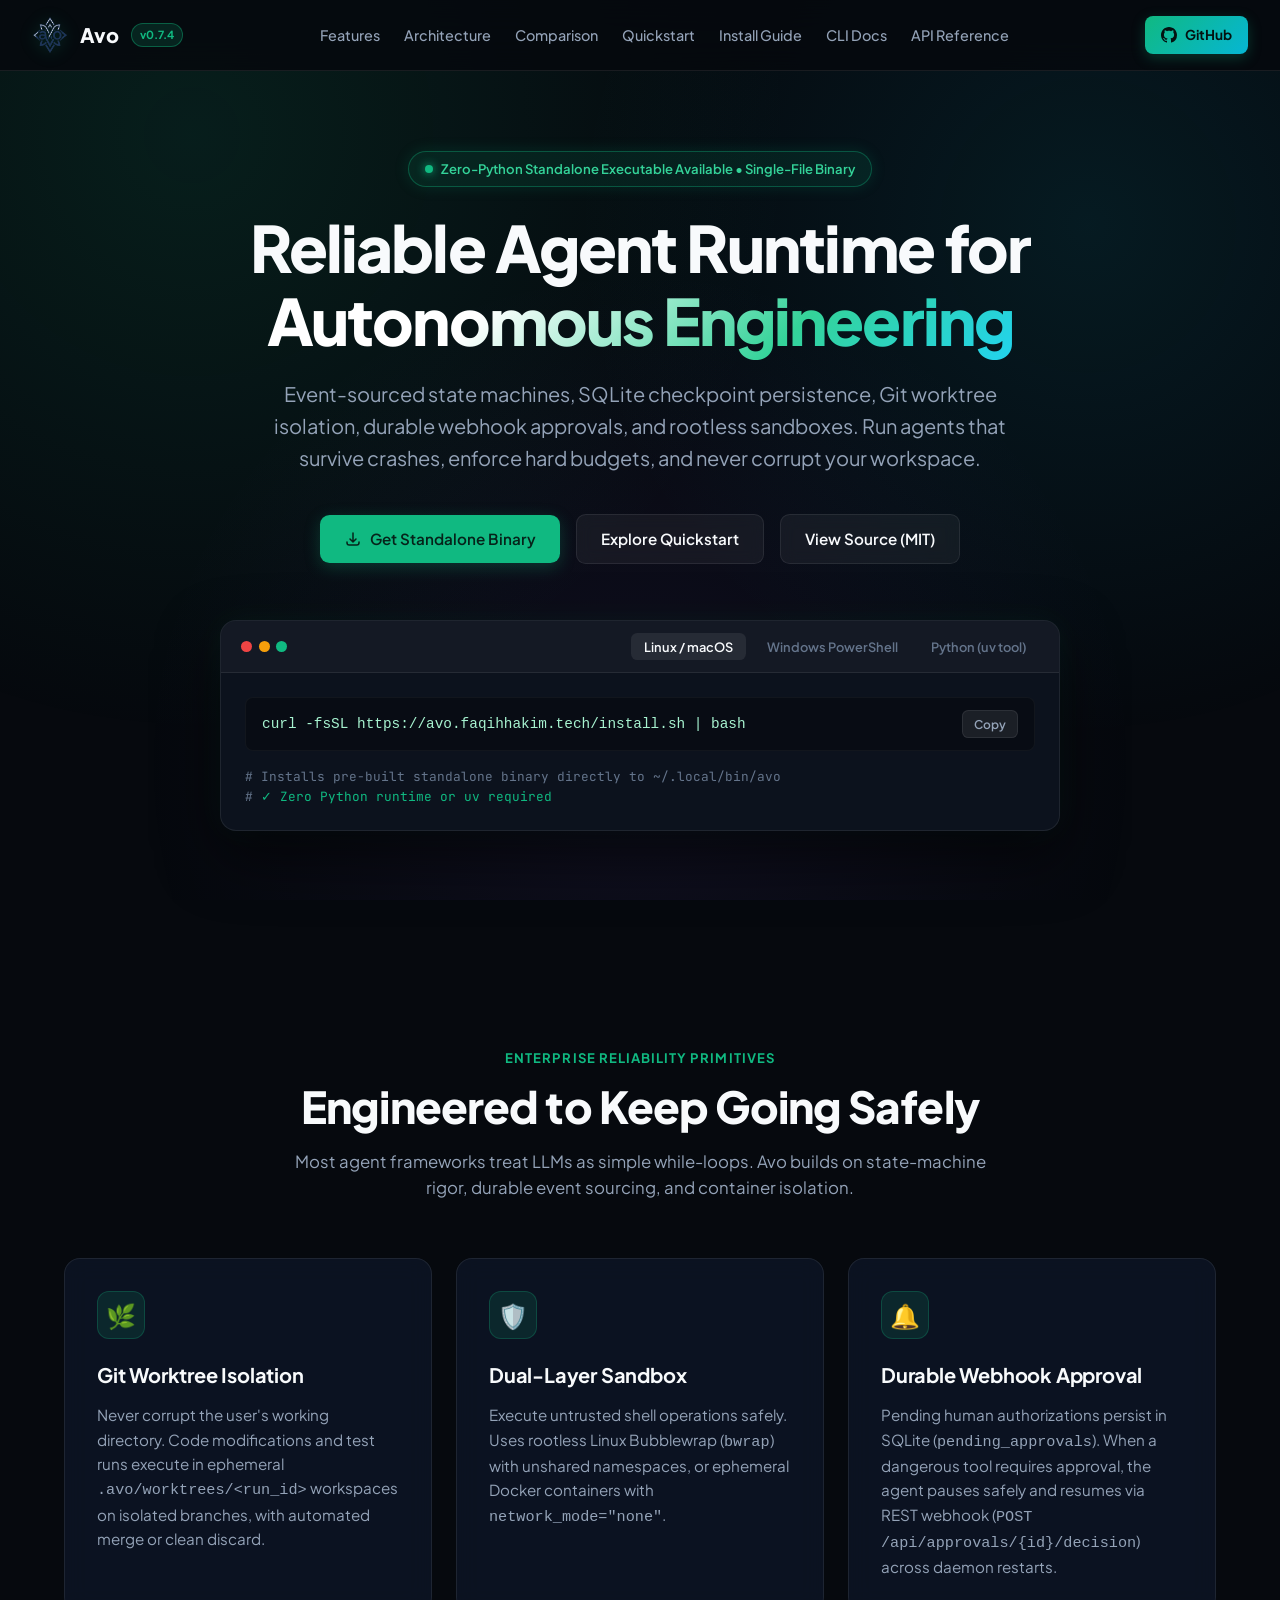
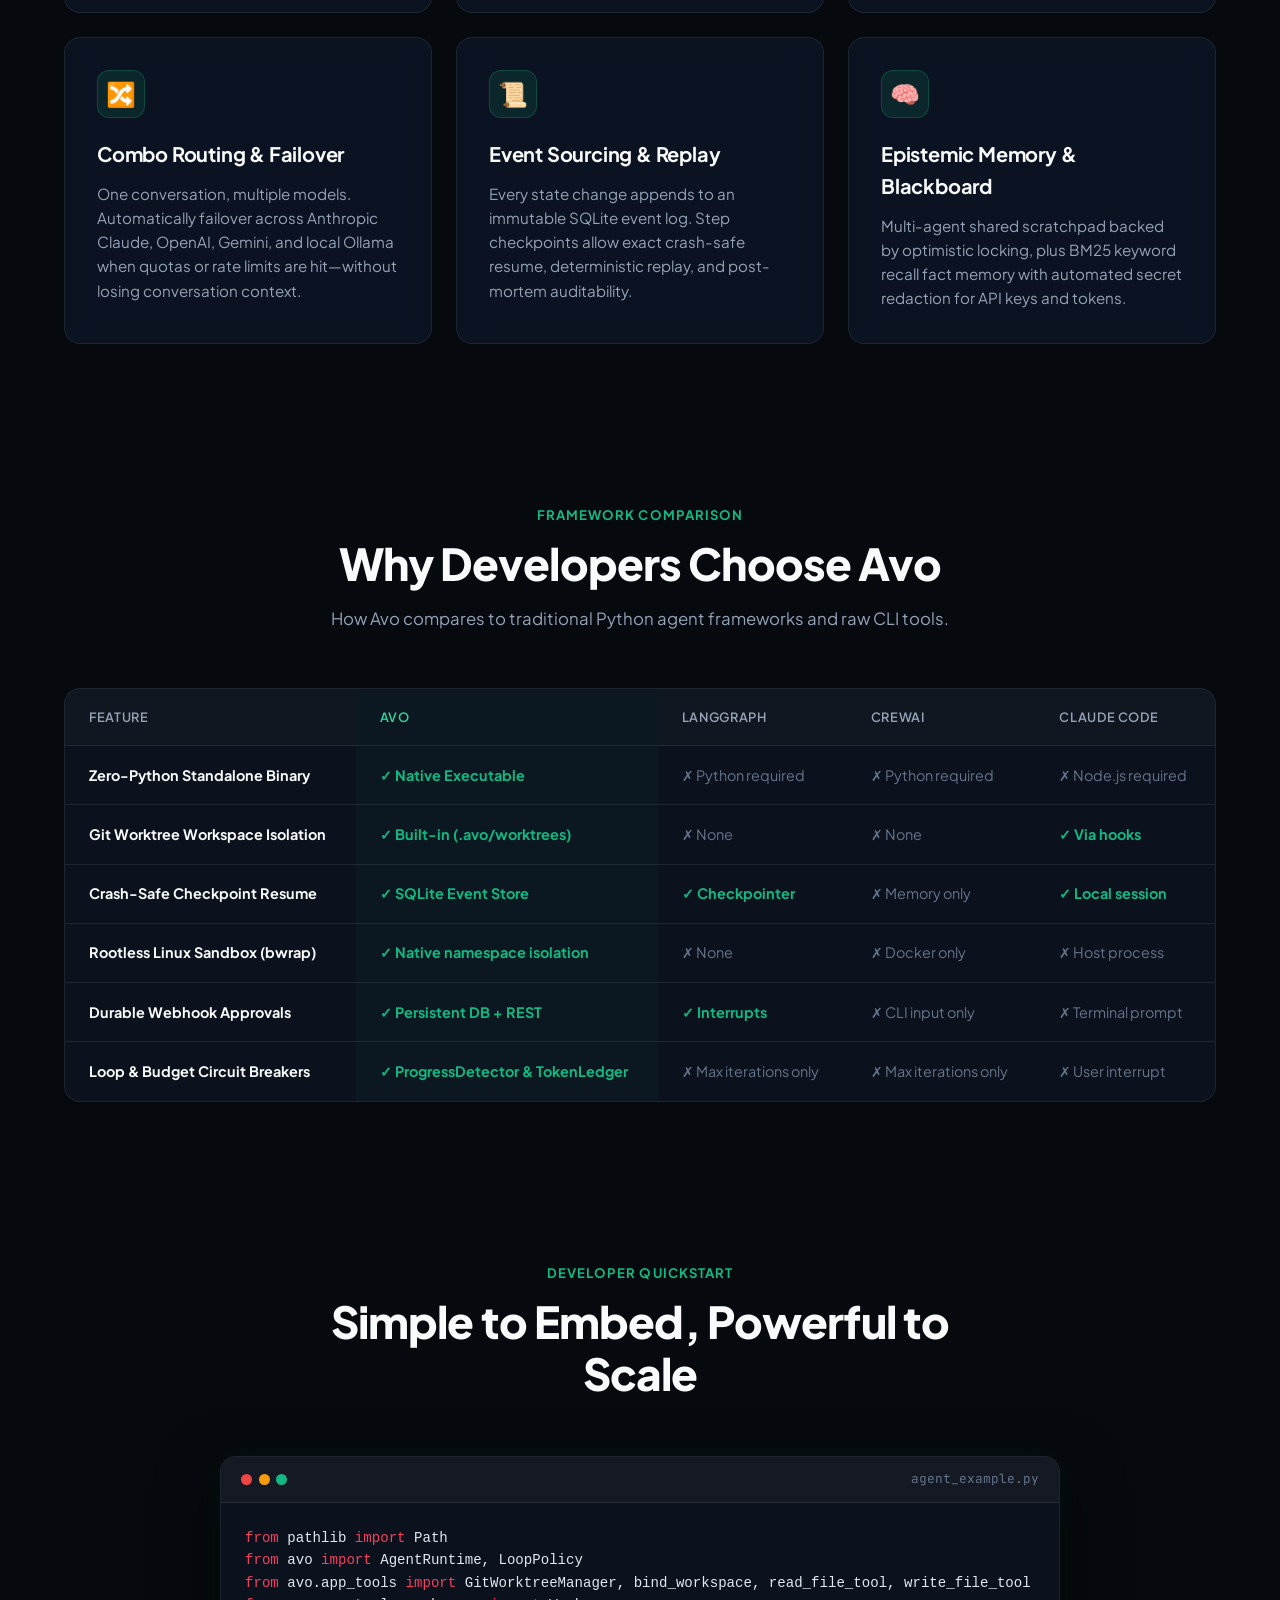
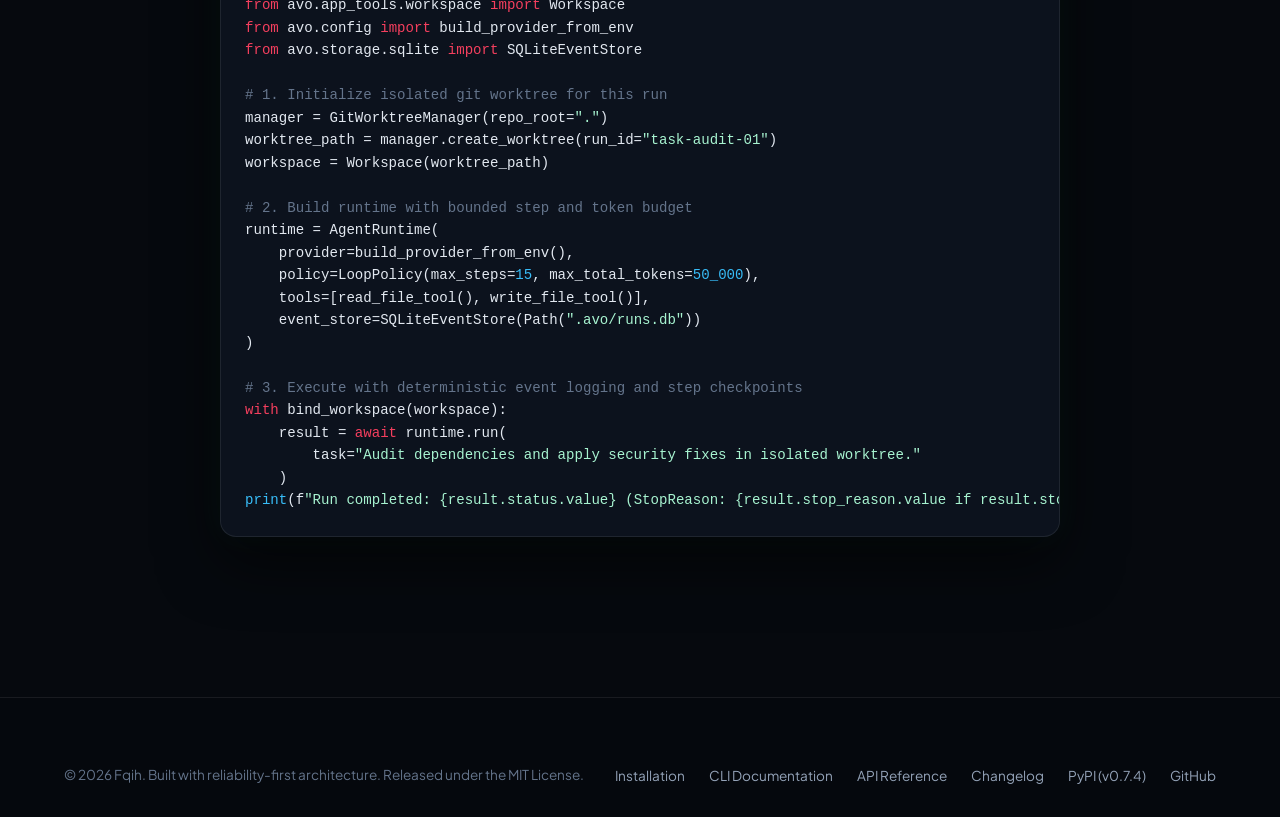
==== commit 5791e24f: "fix(runtime): bind workspace in context manager, fail-closed worktrees, fix docs drift and conflict " ====
--- a/site/index.html
+++ b/site/index.html
@@ -256,27 +256,32 @@
           <span style="font-family: var(--font-mono); font-size: 0.8rem; color: var(--text-faint);">agent_example.py</span>
         </div>
         <div class="avo-terminal-body">
-          <pre style="margin: 0; color: #e2e8f0; font-size: 0.88rem; line-height: 1.6;"><code><span style="color: #f43f5e;">from</span> avo <span style="color: #f43f5e;">import</span> AgentRuntime, LoopPolicy, FunctionTool
-<span style="color: #f43f5e;">from</span> avo.app_tools <span style="color: #f43f5e;">import</span> GitWorktreeManager, read_file_tool, write_file_tool
+          <pre style="margin: 0; color: #e2e8f0; font-size: 0.88rem; line-height: 1.6;"><code><span style="color: #f43f5e;">from</span> pathlib <span style="color: #f43f5e;">import</span> Path
+<span style="color: #f43f5e;">from</span> avo <span style="color: #f43f5e;">import</span> AgentRuntime, LoopPolicy
+<span style="color: #f43f5e;">from</span> avo.app_tools <span style="color: #f43f5e;">import</span> GitWorktreeManager, bind_workspace, read_file_tool, write_file_tool
+<span style="color: #f43f5e;">from</span> avo.app_tools.workspace <span style="color: #f43f5e;">import</span> Workspace
 <span style="color: #f43f5e;">from</span> avo.config <span style="color: #f43f5e;">import</span> build_provider_from_env
+<span style="color: #f43f5e;">from</span> avo.storage.sqlite <span style="color: #f43f5e;">import</span> SQLiteEventStore
 
 <span style="color: #64748b;"># 1. Initialize isolated git worktree for this run</span>
 manager = GitWorktreeManager(repo_root=<span style="color: #a7f3d0;">"."</span>)
 worktree_path = manager.create_worktree(run_id=<span style="color: #a7f3d0;">"task-audit-01"</span>)
+workspace = Workspace(worktree_path)
 
 <span style="color: #64748b;"># 2. Build runtime with bounded step and token budget</span>
 runtime = AgentRuntime(
     provider=build_provider_from_env(),
-    policy=LoopPolicy(max_steps=<span style="color: #38bdf8;">15</span>, token_budget=<span style="color: #38bdf8;">50_000</span>),
-    tools=[read_file_tool, write_file_tool],
-    database_path=<span style="color: #a7f3d0;">".avo/runs.db"</span>
+    policy=LoopPolicy(max_steps=<span style="color: #38bdf8;">15</span>, max_total_tokens=<span style="color: #38bdf8;">50_000</span>),
+    tools=[read_file_tool(), write_file_tool()],
+    event_store=SQLiteEventStore(Path(<span style="color: #a7f3d0;">".avo/runs.db"</span>))
 )
 
 <span style="color: #64748b;"># 3. Execute with deterministic event logging and step checkpoints</span>
-result = await runtime.run(
-    task=<span style="color: #a7f3d0;">"Audit dependencies and apply security fixes in isolated worktree."</span>
-)
-<span style="color: #38bdf8;">print</span>(f<span style="color: #a7f3d0;">"Run completed: {result.state} (StopReason: {result.stop_reason})"</span>)</code></pre>
+<span style="color: #f43f5e;">with</span> bind_workspace(workspace):
+    result = <span style="color: #f43f5e;">await</span> runtime.run(
+        task=<span style="color: #a7f3d0;">"Audit dependencies and apply security fixes in isolated worktree."</span>
+    )
+<span style="color: #38bdf8;">print</span>(f<span style="color: #a7f3d0;">"Run completed: {result.status.value} (StopReason: {result.stop_reason.value if result.stop_reason else 'None'})"</span>)</code></pre>
         </div>
       </div>
     </section>
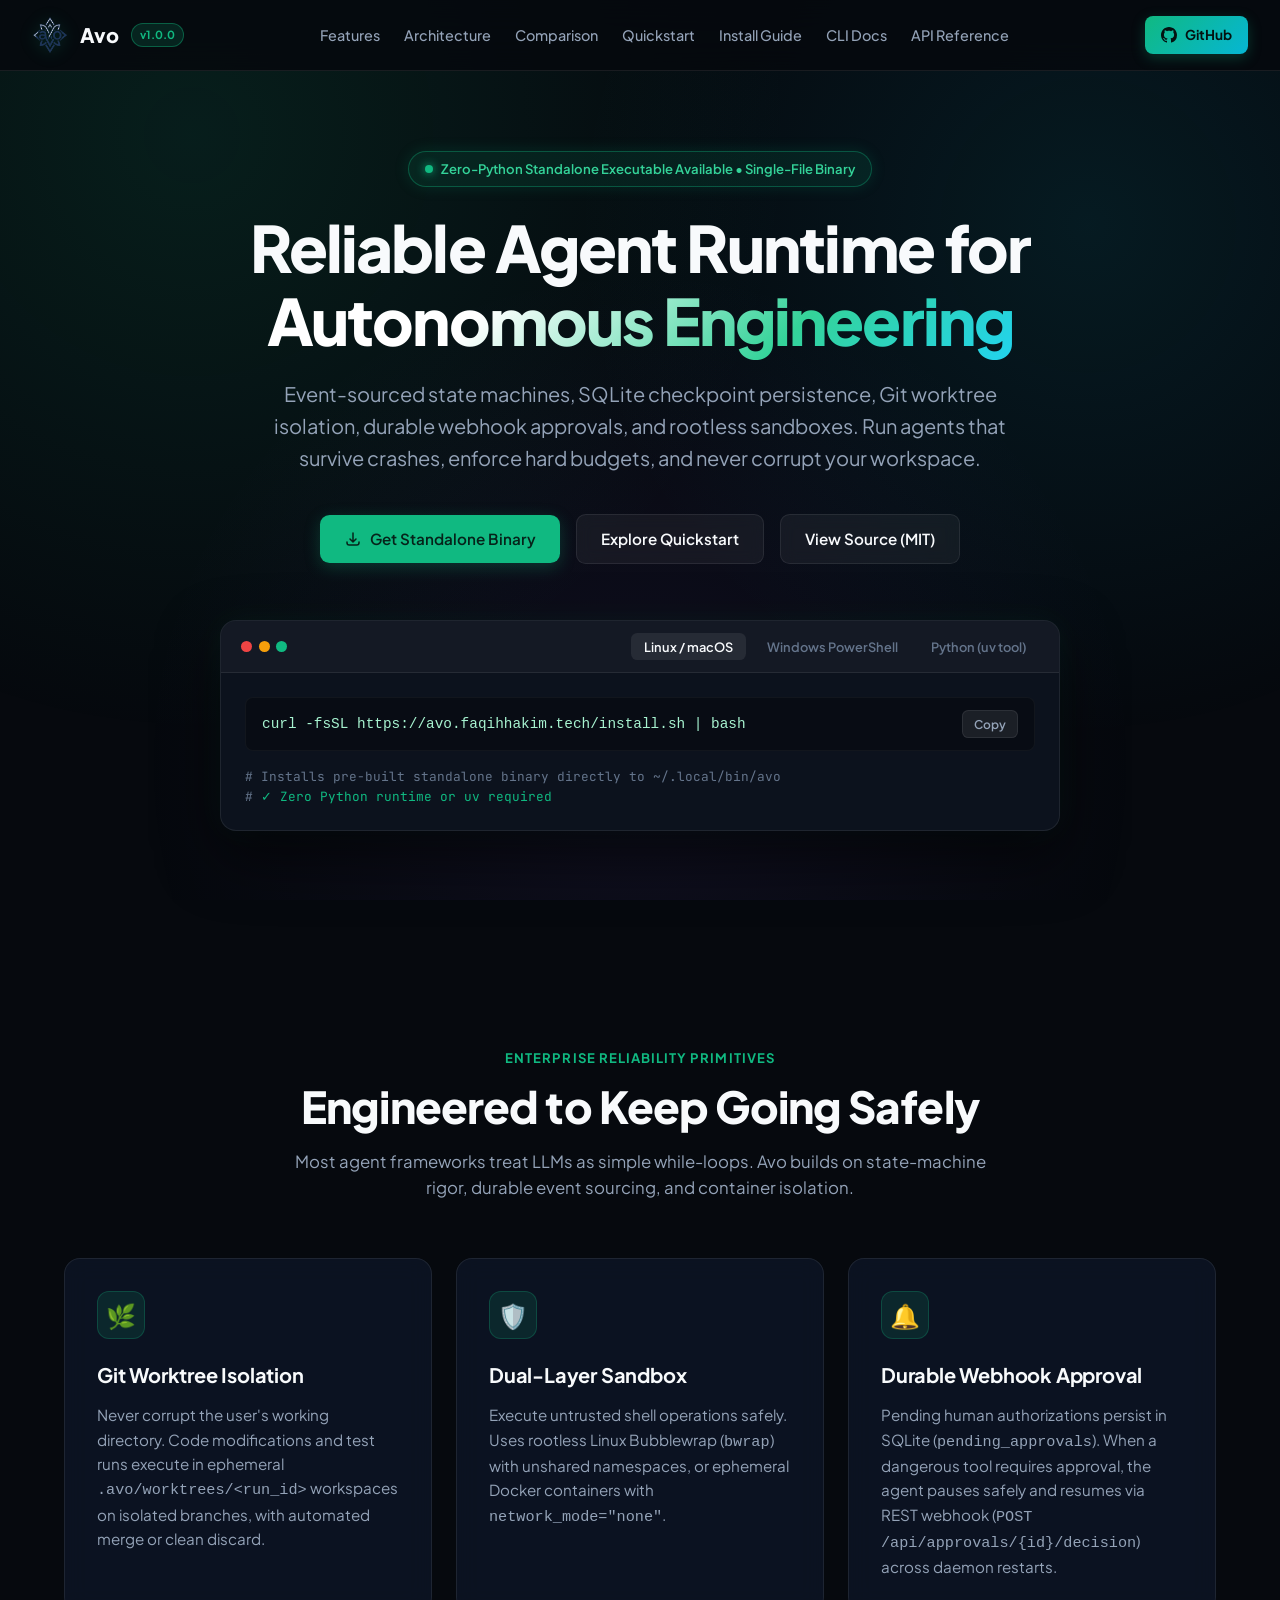
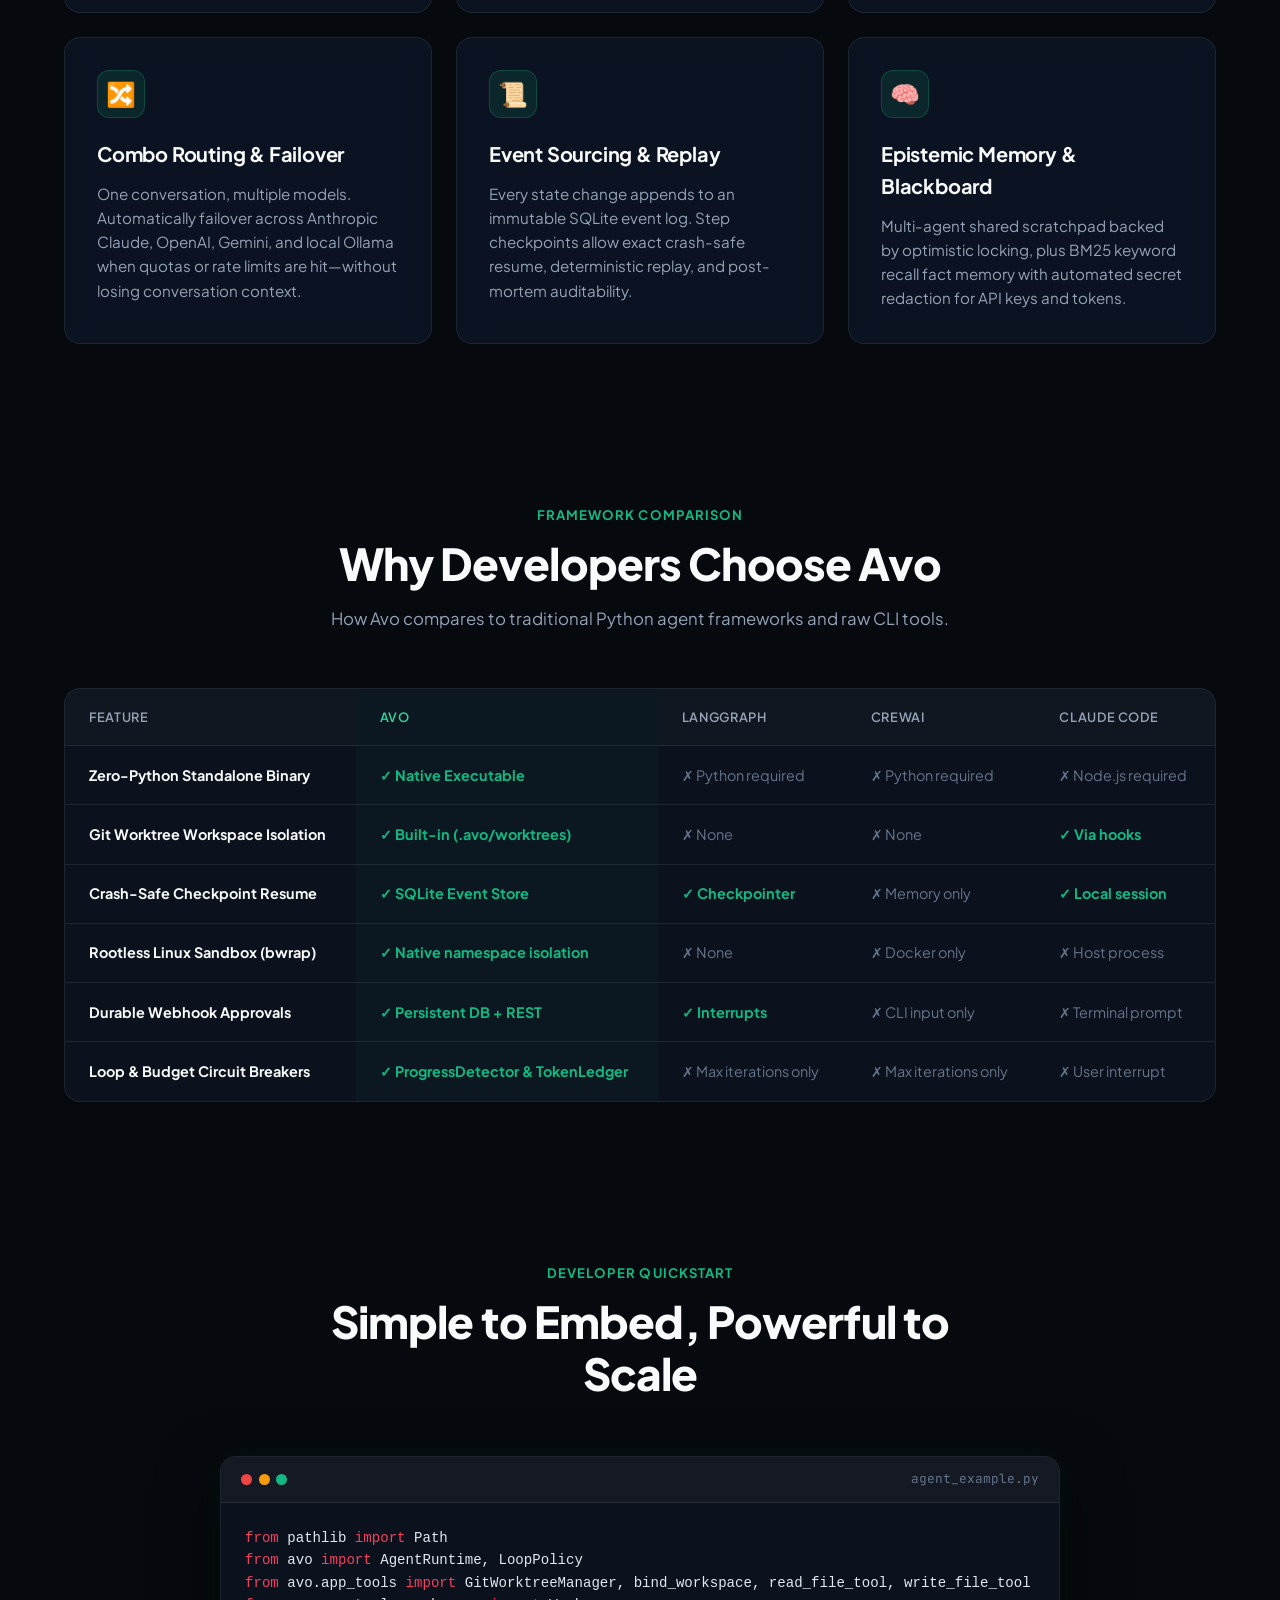
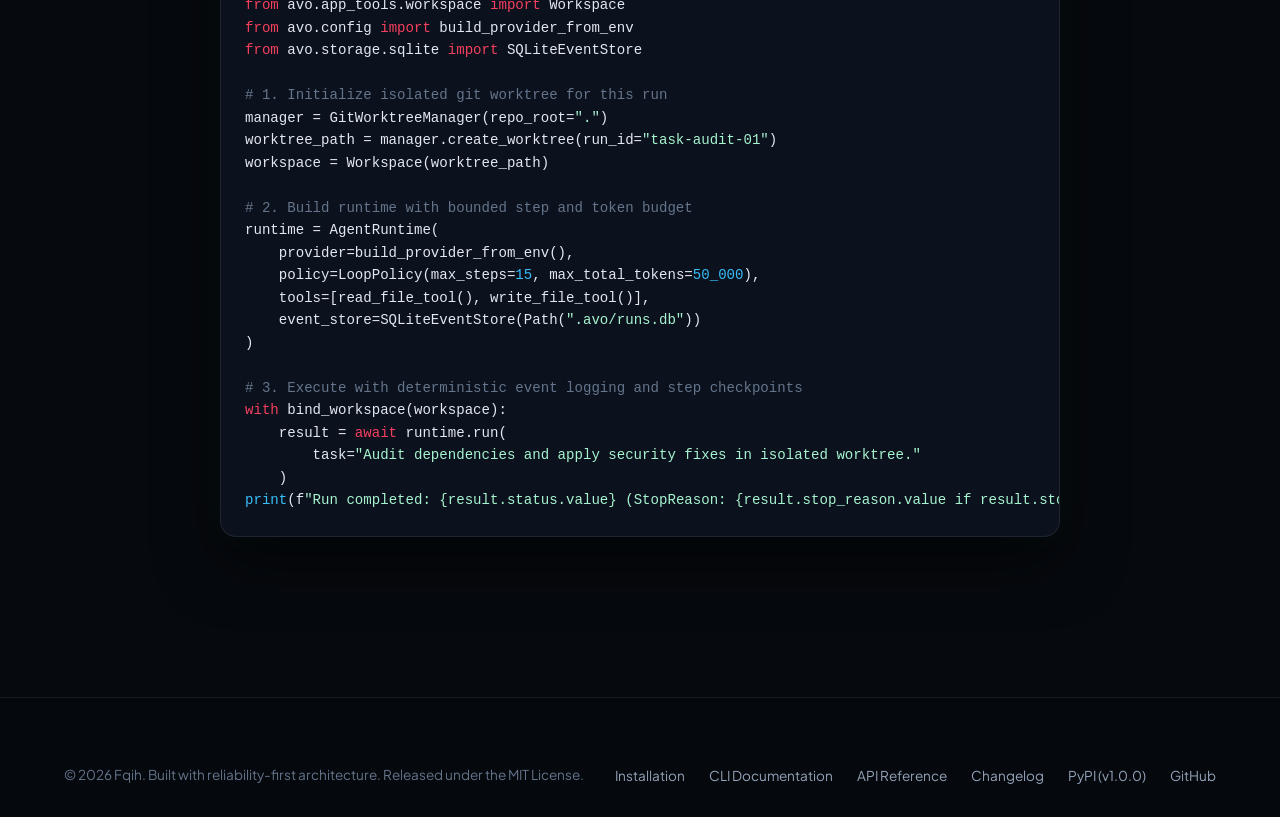
==== commit 8127ee0b: "release: prepare v1.0.0 production-ready release - enforce fail-closed checksum verification in POSI" ====
--- a/site/index.html
+++ b/site/index.html
@@ -17,7 +17,7 @@
     <a href="/" class="avo-nav__brand">
       <img src="assets/logo.png" alt="Avo Logo" class="avo-nav__logo">
       <span>Avo</span>
-      <span class="avo-nav__badge">v0.7.4</span>
+      <span class="avo-nav__badge">v1.0.0</span>
     </a>
     <ul class="avo-nav__links">
       <li><a href="#features" class="avo-nav__link">Features</a></li>
@@ -298,7 +298,7 @@
         <li><a href="cli/" class="avo-footer__link">CLI Documentation</a></li>
         <li><a href="avo-reference/" class="avo-footer__link">API Reference</a></li>
         <li><a href="changelog/" class="avo-footer__link">Changelog</a></li>
-        <li><a href="https://pypi.org/project/avo/" target="_blank" rel="noopener" class="avo-footer__link">PyPI (v0.7.4)</a></li>
+        <li><a href="https://pypi.org/project/avo/" target="_blank" rel="noopener" class="avo-footer__link">PyPI (v1.0.0)</a></li>
         <li><a href="https://github.com/Fqih/avo" target="_blank" rel="noopener" class="avo-footer__link">GitHub</a></li>
       </ul>
     </div>
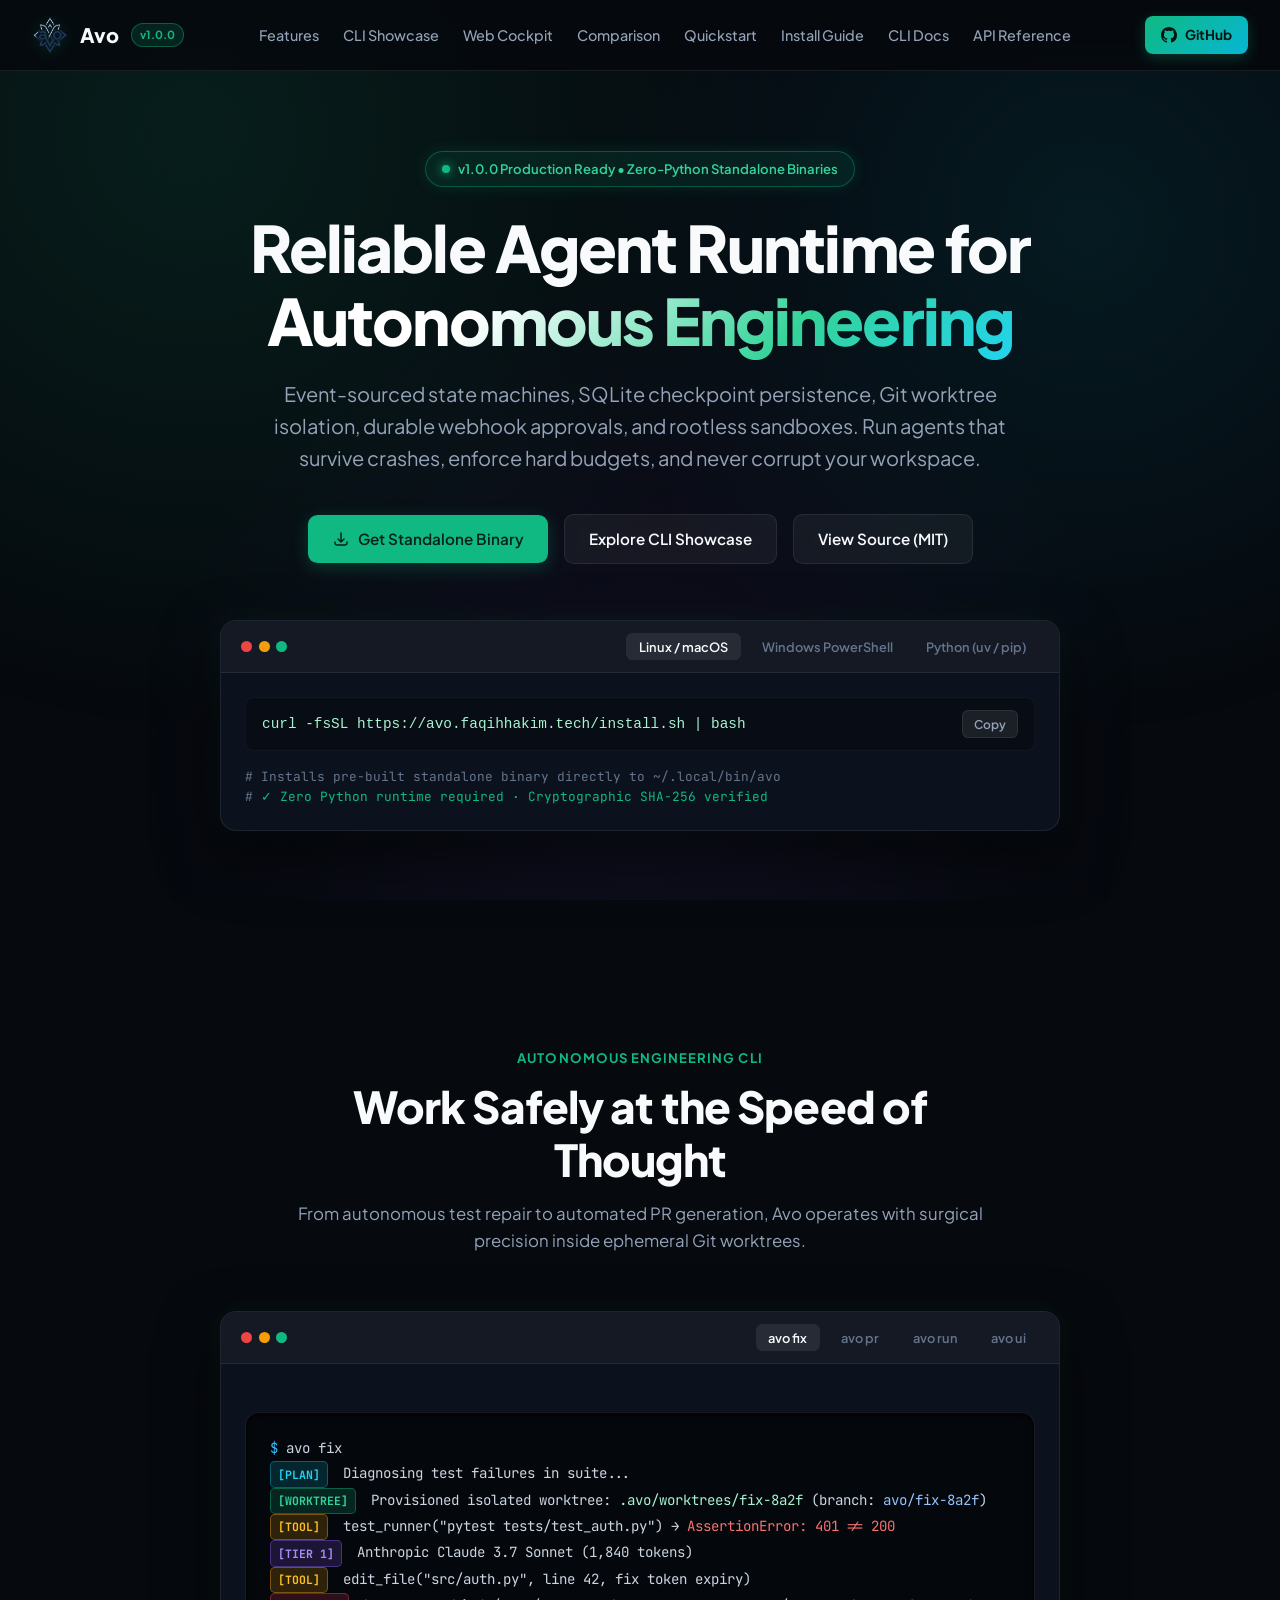
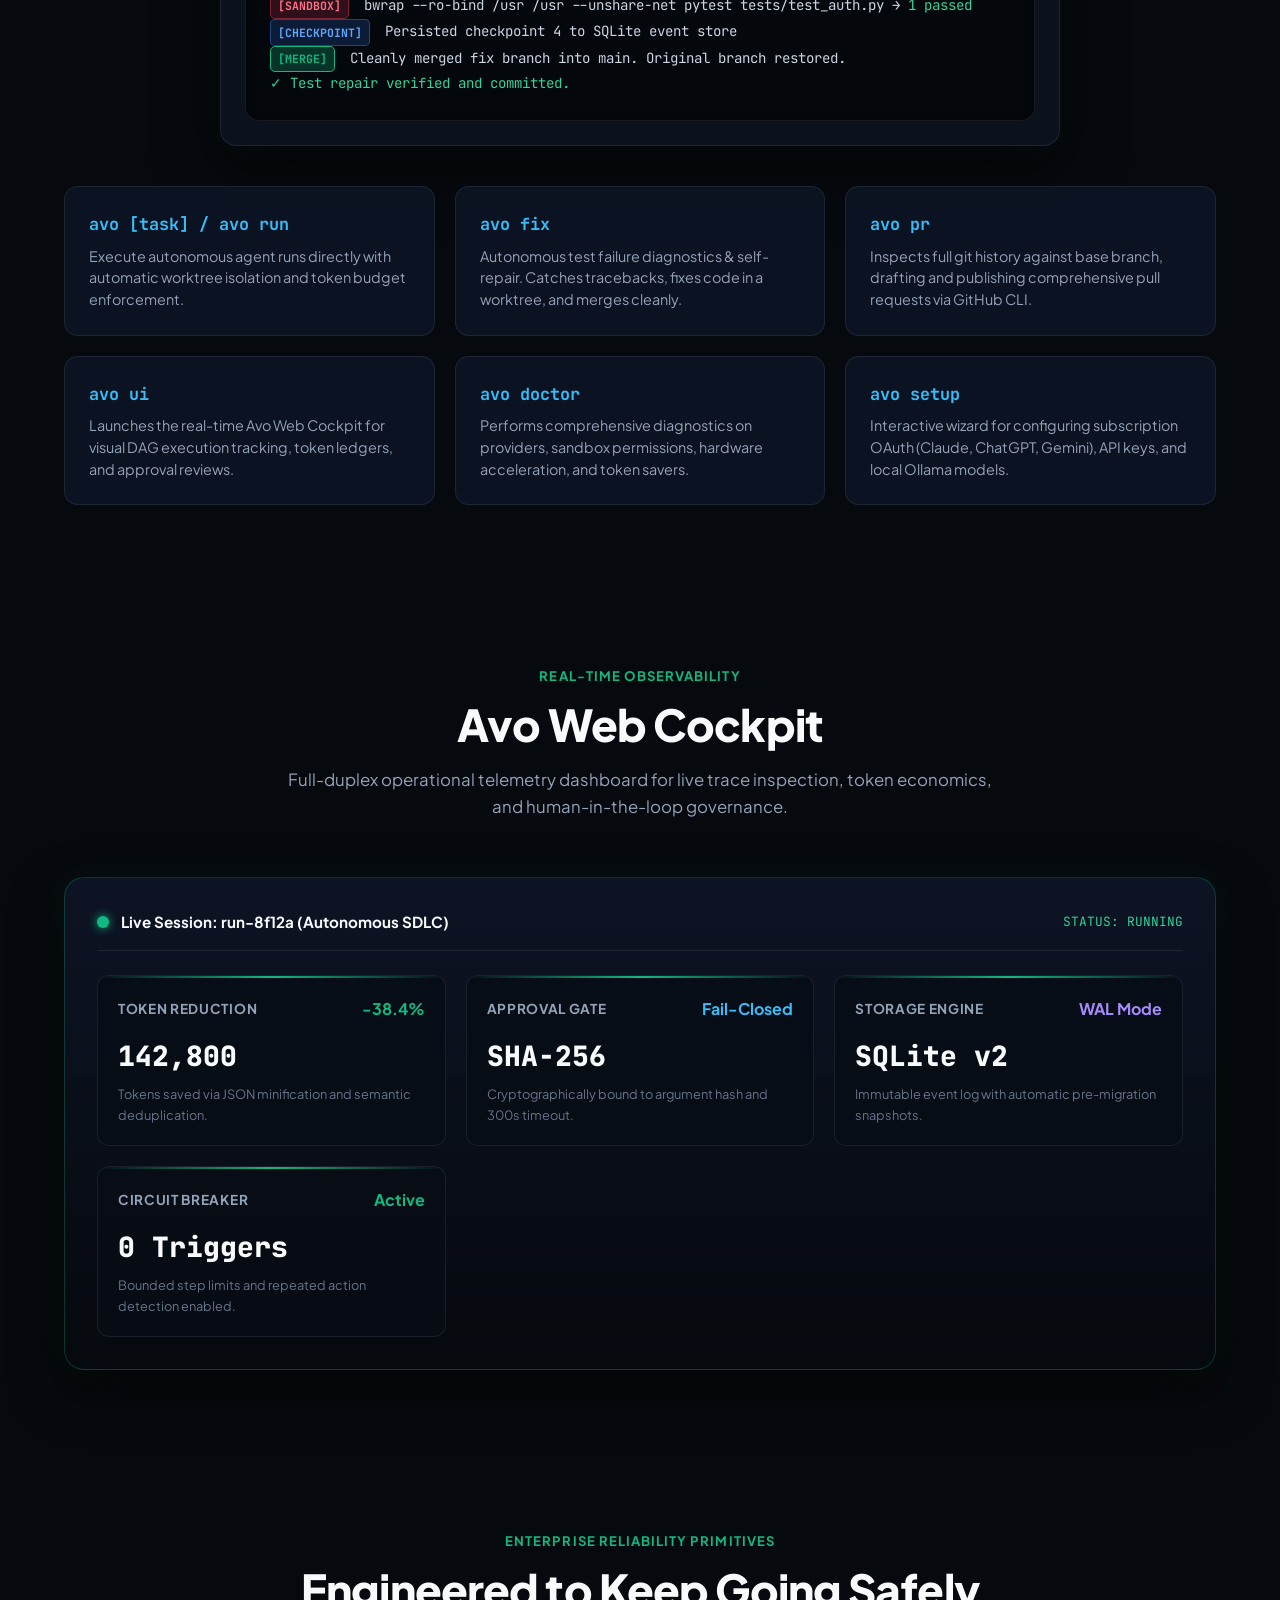
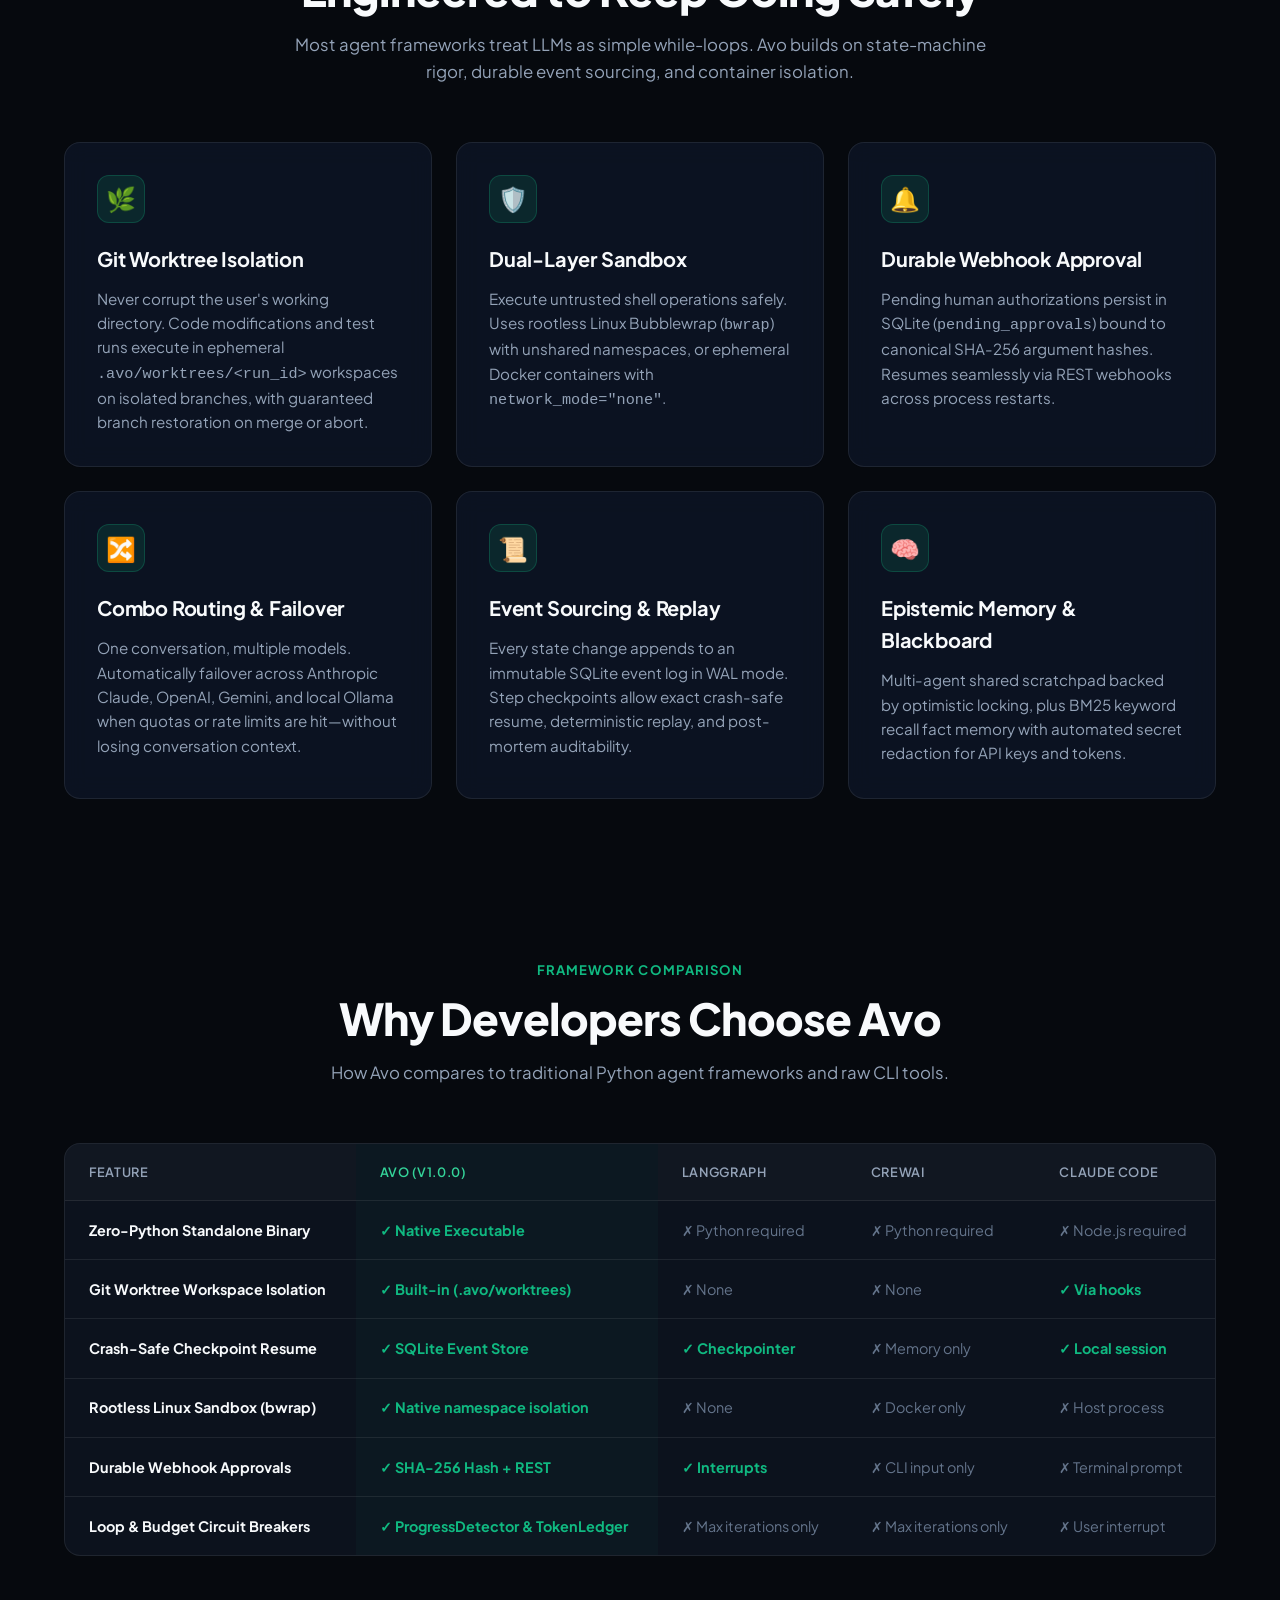
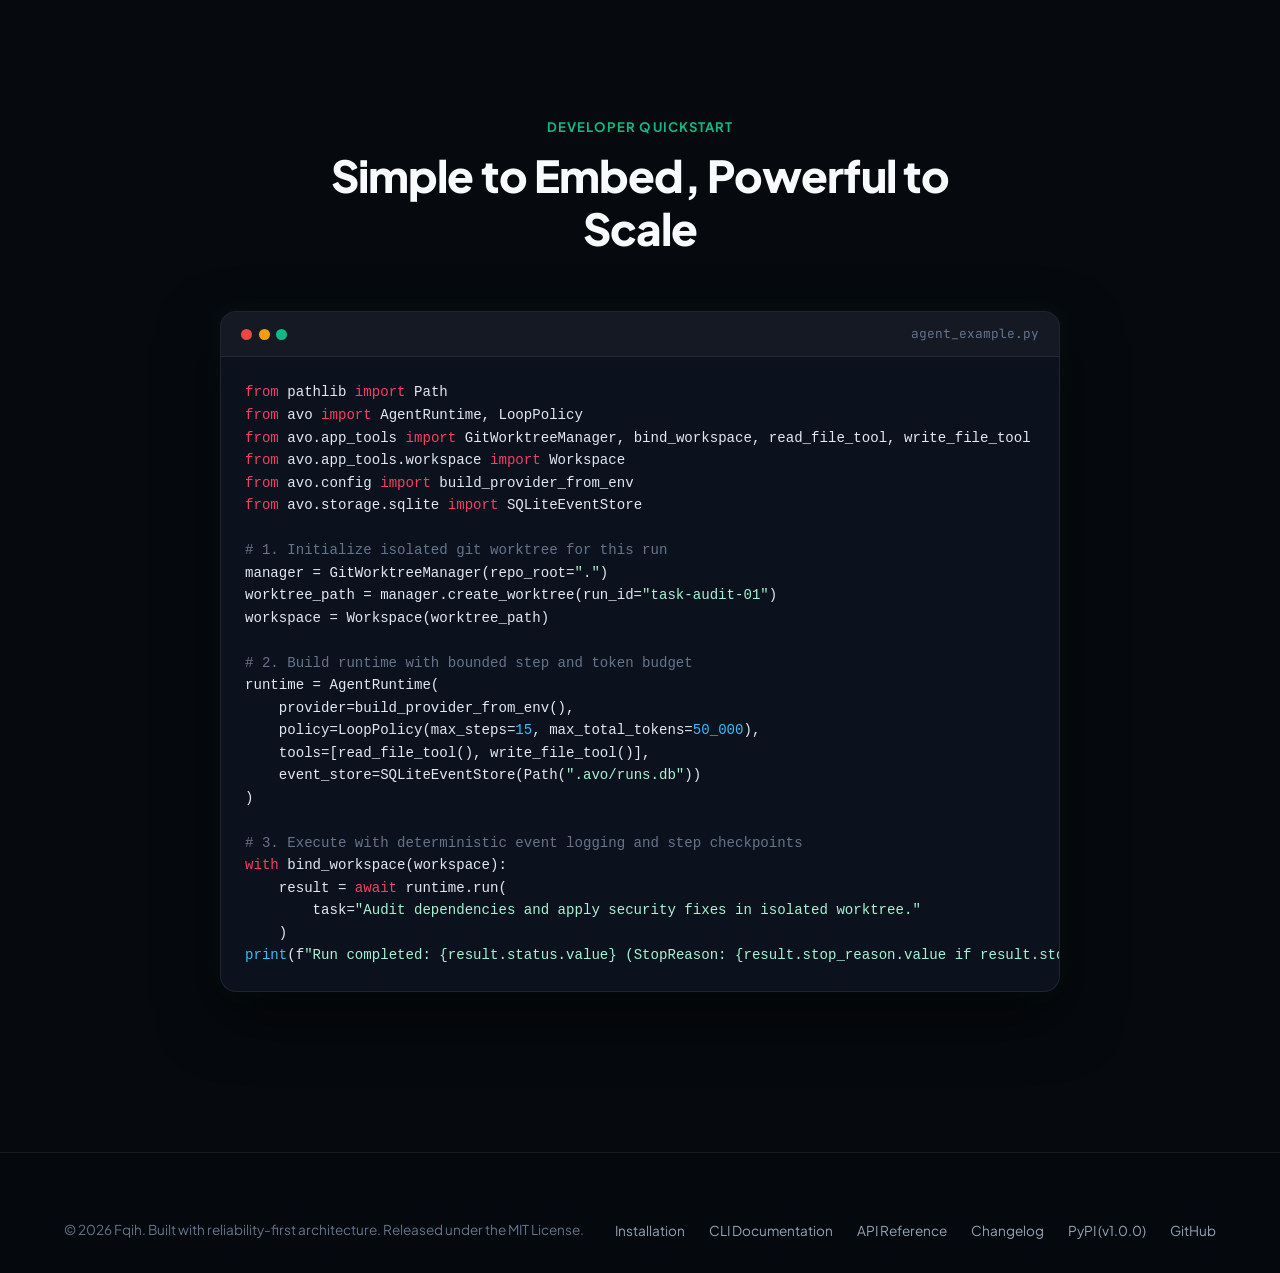
==== commit 052d3bb8: "docs(site): overhaul landing page with interactive cli showcase and web cockpit - add interactive au" ====
--- a/site/index.html
+++ b/site/index.html
@@ -21,7 +21,8 @@
     </a>
     <ul class="avo-nav__links">
       <li><a href="#features" class="avo-nav__link">Features</a></li>
-      <li><a href="#architecture" class="avo-nav__link">Architecture</a></li>
+      <li><a href="#cli" class="avo-nav__link">CLI Showcase</a></li>
+      <li><a href="#cockpit" class="avo-nav__link">Web Cockpit</a></li>
       <li><a href="#comparison" class="avo-nav__link">Comparison</a></li>
       <li><a href="#quickstart" class="avo-nav__link">Quickstart</a></li>
       <li><a href="guides/install/" class="avo-nav__link">Install Guide</a></li>
@@ -39,7 +40,7 @@
     <section class="avo-hero-section">
       <div class="avo-pill-badge">
         <span class="dot"></span>
-        Zero-Python Standalone Executable Available • Single-File Binary
+        v1.0.0 Production Ready • Zero-Python Standalone Binaries
       </div>
       <h1 class="avo-hero__title">
         Reliable Agent Runtime for <br>
@@ -53,7 +54,7 @@
           <svg width="18" height="18" fill="none" stroke="currentColor" stroke-width="2" viewBox="0 0 24 24"><path stroke-linecap="round" stroke-linejoin="round" d="M4 16v1a3 3 0 003 3h10a3 3 0 003-3v-1m-4-4l-4 4m0 0l-4-4m4 4V4"/></svg>
           Get Standalone Binary
         </a>
-        <a href="guides/quickstart/" class="avo-btn avo-btn--secondary">Explore Quickstart</a>
+        <a href="#cli" class="avo-btn avo-btn--secondary">Explore CLI Showcase</a>
         <a href="https://github.com/Fqih/avo" target="_blank" rel="noopener" class="avo-btn avo-btn--secondary">View Source (MIT)</a>
       </div>
 
@@ -68,7 +69,7 @@
           <div class="avo-terminal-tabs">
             <button class="avo-tab-btn active" onclick="switchTab('posix')">Linux / macOS</button>
             <button class="avo-tab-btn" onclick="switchTab('win')">Windows PowerShell</button>
-            <button class="avo-tab-btn" onclick="switchTab('source')">Python (uv tool)</button>
+            <button class="avo-tab-btn" onclick="switchTab('source')">Python (uv / pip)</button>
           </div>
         </div>
         <div class="avo-terminal-body">
@@ -79,7 +80,7 @@
             </div>
             <div class="avo-terminal-output">
               # Installs pre-built standalone binary directly to ~/.local/bin/avo<br>
-              # <span class="green">✓ Zero Python runtime or uv required</span>
+              # <span class="green">✓ Zero Python runtime required · Cryptographic SHA-256 verified</span>
             </div>
           </div>
           <div id="pane-win" class="avo-code-pane">
@@ -89,7 +90,7 @@
             </div>
             <div class="avo-terminal-output">
               # Installs standalone avo.exe to %LOCALAPPDATA%\avo\bin<br>
-              # <span class="green">✓ Zero Python or admin rights required</span>
+              # <span class="green">✓ Zero Python or admin rights required · SHA-256 verified</span>
             </div>
           </div>
           <div id="pane-source" class="avo-code-pane">
@@ -100,6 +101,174 @@
             <div class="avo-terminal-output">
               # Installs user-global Python package with all provider & sandbox extras
             </div>
+          </div>
+        </div>
+      </div>
+    </section>
+
+    <!-- Interactive CLI Showcase Section -->
+    <section id="cli" class="avo-section">
+      <div class="avo-section__header">
+        <div class="avo-section__eyebrow">Autonomous Engineering CLI</div>
+        <h2 class="avo-section__title">Work Safely at the Speed of Thought</h2>
+        <p class="avo-section__subtitle">
+          From autonomous test repair to automated PR generation, Avo operates with surgical precision inside ephemeral Git worktrees.
+        </p>
+      </div>
+
+      <div class="avo-terminal-card" style="margin-bottom: 2.5rem;">
+        <div class="avo-terminal-card__header">
+          <div class="avo-terminal-dots">
+            <span class="avo-dot--red"></span>
+            <span class="avo-dot--yellow"></span>
+            <span class="avo-dot--green"></span>
+          </div>
+          <div class="avo-terminal-tabs">
+            <button class="avo-tab-btn active" onclick="switchCliTab('cli-fix')">avo fix</button>
+            <button class="avo-tab-btn" onclick="switchCliTab('cli-pr')">avo pr</button>
+            <button class="avo-tab-btn" onclick="switchCliTab('cli-run')">avo run</button>
+            <button class="avo-tab-btn" onclick="switchCliTab('cli-ui')">avo ui</button>
+          </div>
+        </div>
+        <div class="avo-terminal-body">
+          <!-- Pane 1: avo fix -->
+          <div id="cli-fix" class="avo-code-pane active">
+            <div class="avo-cli-demo-box">
+              <span style="color: #38bdf8;">$</span> avo fix<br>
+              <span class="avo-cli-badge badge-plan">[PLAN]</span> Diagnosing test failures in suite...<br>
+              <span class="avo-cli-badge badge-worktree">[WORKTREE]</span> Provisioned isolated worktree: <span style="color: #a7f3d0;">.avo/worktrees/fix-8a2f</span> (branch: <span style="color: #93c5fd;">avo/fix-8a2f</span>)<br>
+              <span class="avo-cli-badge badge-tool">[TOOL]</span> test_runner("pytest tests/test_auth.py") &rarr; <span style="color: #f87171;">AssertionError: 401 != 200</span><br>
+              <span class="avo-cli-badge badge-tier">[TIER 1]</span> Anthropic Claude 3.7 Sonnet (1,840 tokens)<br>
+              <span class="avo-cli-badge badge-tool">[TOOL]</span> edit_file("src/auth.py", line 42, fix token expiry)<br>
+              <span class="avo-cli-badge badge-sandbox">[SANDBOX]</span> bwrap --ro-bind /usr /usr --unshare-net pytest tests/test_auth.py &rarr; <span style="color: #34d399;">1 passed</span><br>
+              <span class="avo-cli-badge badge-checkpoint">[CHECKPOINT]</span> Persisted checkpoint 4 to SQLite event store<br>
+              <span class="avo-cli-badge badge-merge">[MERGE]</span> Cleanly merged fix branch into main. Original branch restored.<br>
+              <span style="color: #34d399;">✓ Test repair verified and committed.</span>
+            </div>
+          </div>
+
+          <!-- Pane 2: avo pr -->
+          <div id="cli-pr" class="avo-code-pane">
+            <div class="avo-cli-demo-box">
+              <span style="color: #38bdf8;">$</span> avo pr --create<br>
+              <span class="avo-cli-badge badge-plan">[PLAN]</span> Analyzing git diff against origin/main (6 files changed)...<br>
+              <span class="avo-cli-badge badge-tool">[TOOL]</span> git_diff("origin/main...HEAD")<br>
+              <span class="avo-cli-badge badge-tier">[TIER 1]</span> Synthesizing staff-engineer PR description and test plan...<br>
+              <span class="avo-cli-badge badge-tool">[TOOL]</span> gh pr create --title "feat(security): fail-closed read auth & durable approvals"<br>
+              <span style="color: #34d399;">✓ Pull Request created: https://github.com/Fqih/avo/pull/14</span>
+            </div>
+          </div>
+
+          <!-- Pane 3: avo run -->
+          <div id="cli-run" class="avo-code-pane">
+            <div class="avo-cli-demo-box">
+              <span style="color: #38bdf8;">$</span> avo run "Audit dependencies and apply security patches" --worktree --auto-merge<br>
+              <span class="avo-cli-badge badge-worktree">[WORKTREE]</span> Created isolated branch <span style="color: #93c5fd;">avo/task-7c1b</span><br>
+              <span class="avo-cli-badge badge-tool">[TOOL]</span> read_file("pyproject.toml")<br>
+              <span class="avo-cli-badge badge-sandbox">[SANDBOX]</span> pip-audit --strict<br>
+              <span class="avo-cli-badge badge-checkpoint">[CHECKPOINT]</span> Step 3 saved to .avo/runs.db (state: COMPLETED)<br>
+              <span class="avo-cli-badge badge-merge">[MERGE]</span> Auto-merge succeeded. Zero working-tree contamination.<br>
+              <span style="color: #34d399;">✓ Autonomous run completed in 14.2s.</span>
+            </div>
+          </div>
+
+          <!-- Pane 4: avo ui -->
+          <div id="cli-ui" class="avo-code-pane">
+            <div class="avo-cli-demo-box">
+              <span style="color: #38bdf8;">$</span> avo ui --port 43111<br>
+              🥑 Avo Web Cockpit starting...<br>
+              <span style="color: #34d399;">✓ Server listening on http://127.0.0.1:43111</span><br>
+              <span style="color: #38bdf8;">→ Real-time full-duplex WebSocket stream active</span><br>
+              <span style="color: #a78bfa;">→ Fail-closed read authentication enforced</span><br>
+              <span style="color: #fbbf24;">→ Ready for durable human-in-the-loop tool approvals</span>
+            </div>
+          </div>
+        </div>
+      </div>
+
+      <!-- CLI Commands Reference Grid -->
+      <div class="avo-cli-grid">
+        <div class="avo-cmd-card">
+          <div class="avo-cmd-name">avo [task] / avo run</div>
+          <div class="avo-cmd-desc">Execute autonomous agent runs directly with automatic worktree isolation and token budget enforcement.</div>
+        </div>
+        <div class="avo-cmd-card">
+          <div class="avo-cmd-name">avo fix</div>
+          <div class="avo-cmd-desc">Autonomous test failure diagnostics & self-repair. Catches tracebacks, fixes code in a worktree, and merges cleanly.</div>
+        </div>
+        <div class="avo-cmd-card">
+          <div class="avo-cmd-name">avo pr</div>
+          <div class="avo-cmd-desc">Inspects full git history against base branch, drafting and publishing comprehensive pull requests via GitHub CLI.</div>
+        </div>
+        <div class="avo-cmd-card">
+          <div class="avo-cmd-name">avo ui</div>
+          <div class="avo-cmd-desc">Launches the real-time Avo Web Cockpit for visual DAG execution tracking, token ledgers, and approval reviews.</div>
+        </div>
+        <div class="avo-cmd-card">
+          <div class="avo-cmd-name">avo doctor</div>
+          <div class="avo-cmd-desc">Performs comprehensive diagnostics on providers, sandbox permissions, hardware acceleration, and token savers.</div>
+        </div>
+        <div class="avo-cmd-card">
+          <div class="avo-cmd-name">avo setup</div>
+          <div class="avo-cmd-desc">Interactive wizard for configuring subscription OAuth (Claude, ChatGPT, Gemini), API keys, and local Ollama models.</div>
+        </div>
+      </div>
+    </section>
+
+    <!-- Web Cockpit Showcase Section -->
+    <section id="cockpit" class="avo-section">
+      <div class="avo-section__header">
+        <div class="avo-section__eyebrow">Real-Time Observability</div>
+        <h2 class="avo-section__title">Avo Web Cockpit</h2>
+        <p class="avo-section__subtitle">
+          Full-duplex operational telemetry dashboard for live trace inspection, token economics, and human-in-the-loop governance.
+        </p>
+      </div>
+
+      <div class="avo-cockpit-preview">
+        <div style="display: flex; align-items: center; justify-content: space-between; border-bottom: 1px solid var(--border-subtle); padding-bottom: 1rem;">
+          <div style="display: flex; align-items: center; gap: 0.75rem;">
+            <div style="width: 0.75rem; height: 0.75rem; border-radius: 50%; background: #10b981; box-shadow: 0 0 10px #10b981;"></div>
+            <span style="font-weight: 700; font-size: 0.95rem;">Live Session: run-8f12a (Autonomous SDLC)</span>
+          </div>
+          <span style="font-family: var(--font-mono); font-size: 0.8rem; color: #34d399;">STATUS: RUNNING</span>
+        </div>
+
+        <div class="avo-cockpit-grid">
+          <div class="avo-cockpit-card">
+            <div class="avo-cockpit-card__header">
+              <span class="avo-cockpit-card__title">Token Reduction</span>
+              <span style="color: #10b981; font-weight: 700;">-38.4%</span>
+            </div>
+            <div class="avo-cockpit-card__val">142,800</div>
+            <div class="avo-cockpit-card__desc">Tokens saved via JSON minification and semantic deduplication.</div>
+          </div>
+
+          <div class="avo-cockpit-card">
+            <div class="avo-cockpit-card__header">
+              <span class="avo-cockpit-card__title">Approval Gate</span>
+              <span style="color: #38bdf8; font-weight: 700;">Fail-Closed</span>
+            </div>
+            <div class="avo-cockpit-card__val">SHA-256</div>
+            <div class="avo-cockpit-card__desc">Cryptographically bound to argument hash and 300s timeout.</div>
+          </div>
+
+          <div class="avo-cockpit-card">
+            <div class="avo-cockpit-card__header">
+              <span class="avo-cockpit-card__title">Storage Engine</span>
+              <span style="color: #a78bfa; font-weight: 700;">WAL Mode</span>
+            </div>
+            <div class="avo-cockpit-card__val">SQLite v2</div>
+            <div class="avo-cockpit-card__desc">Immutable event log with automatic pre-migration snapshots.</div>
+          </div>
+
+          <div class="avo-cockpit-card">
+            <div class="avo-cockpit-card__header">
+              <span class="avo-cockpit-card__title">Circuit Breaker</span>
+              <span style="color: #10b981; font-weight: 700;">Active</span>
+            </div>
+            <div class="avo-cockpit-card__val">0 Triggers</div>
+            <div class="avo-cockpit-card__desc">Bounded step limits and repeated action detection enabled.</div>
           </div>
         </div>
       </div>
@@ -121,7 +290,7 @@
           <div class="avo-card__icon">🌿</div>
           <h3 class="avo-card__title">Git Worktree Isolation</h3>
           <p class="avo-card__desc">
-            Never corrupt the user's working directory. Code modifications and test runs execute in ephemeral <code>.avo/worktrees/&lt;run_id&gt;</code> workspaces on isolated branches, with automated merge or clean discard.
+            Never corrupt the user's working directory. Code modifications and test runs execute in ephemeral <code>.avo/worktrees/&lt;run_id&gt;</code> workspaces on isolated branches, with guaranteed branch restoration on merge or abort.
           </p>
         </div>
 
@@ -139,7 +308,7 @@
           <div class="avo-card__icon">🔔</div>
           <h3 class="avo-card__title">Durable Webhook Approval</h3>
           <p class="avo-card__desc">
-            Pending human authorizations persist in SQLite (<code>pending_approvals</code>). When a dangerous tool requires approval, the agent pauses safely and resumes via REST webhook (<code>POST /api/approvals/{id}/decision</code>) across daemon restarts.
+            Pending human authorizations persist in SQLite (<code>pending_approvals</code>) bound to canonical SHA-256 argument hashes. Resumes seamlessly via REST webhooks across process restarts.
           </p>
         </div>
 
@@ -157,7 +326,7 @@
           <div class="avo-card__icon">📜</div>
           <h3 class="avo-card__title">Event Sourcing & Replay</h3>
           <p class="avo-card__desc">
-            Every state change appends to an immutable SQLite event log. Step checkpoints allow exact crash-safe resume, deterministic replay, and post-mortem auditability.
+            Every state change appends to an immutable SQLite event log in WAL mode. Step checkpoints allow exact crash-safe resume, deterministic replay, and post-mortem auditability.
           </p>
         </div>
 
@@ -185,7 +354,7 @@
           <thead>
             <tr>
               <th>Feature</th>
-              <th class="highlight-col">Avo</th>
+              <th class="highlight-col">Avo (v1.0.0)</th>
               <th>LangGraph</th>
               <th>CrewAI</th>
               <th>Claude Code</th>
@@ -222,7 +391,7 @@
             </tr>
             <tr>
               <td><strong>Durable Webhook Approvals</strong></td>
-              <td class="highlight-col"><span class="avo-check">✓ Persistent DB + REST</span></td>
+              <td class="highlight-col"><span class="avo-check">✓ SHA-256 Hash + REST</span></td>
               <td><span class="avo-check">✓ Interrupts</span></td>
               <td><span class="avo-cross">✗ CLI input only</span></td>
               <td><span class="avo-cross">✗ Terminal prompt</span></td>
@@ -306,18 +475,29 @@
 
   <script>
     function switchTab(tab) {
-      document.querySelectorAll('.avo-tab-btn').forEach(b => b.classList.remove('active'));
-      document.querySelectorAll('.avo-code-pane').forEach(p => p.classList.remove('active'));
+      document.querySelectorAll('#install .avo-tab-btn').forEach(b => b.classList.remove('active'));
+      document.querySelectorAll('#install .avo-code-pane').forEach(p => p.classList.remove('active'));
 
       if (tab === 'posix') {
-        document.querySelectorAll('.avo-tab-btn')[0].classList.add('active');
+        document.querySelectorAll('#install .avo-tab-btn')[0].classList.add('active');
         document.getElementById('pane-posix').classList.add('active');
       } else if (tab === 'win') {
-        document.querySelectorAll('.avo-tab-btn')[1].classList.add('active');
+        document.querySelectorAll('#install .avo-tab-btn')[1].classList.add('active');
         document.getElementById('pane-win').classList.add('active');
       } else if (tab === 'source') {
-        document.querySelectorAll('.avo-tab-btn')[2].classList.add('active');
+        document.querySelectorAll('#install .avo-tab-btn')[2].classList.add('active');
         document.getElementById('pane-source').classList.add('active');
+      }
+    }
+
+    function switchCliTab(tabId) {
+      document.querySelectorAll('#cli .avo-tab-btn').forEach(b => b.classList.remove('active'));
+      document.querySelectorAll('#cli .avo-code-pane').forEach(p => p.classList.remove('active'));
+
+      event.target.classList.add('active');
+      const targetPane = document.getElementById(tabId);
+      if (targetPane) {
+        targetPane.classList.add('active');
       }
     }
 
--- a/site/assets/modern.css
+++ b/site/assets/modern.css
@@ -533,6 +533,145 @@
 
 .avo-footer__link:hover {
   color: var(--accent-emerald);
+}
+
+/* ==============================================================================
+   Interactive CLI Showcase & Badges
+   ============================================================================== */
+.avo-cli-badge {
+  display: inline-block;
+  font-family: var(--font-mono);
+  font-size: 0.72rem;
+  font-weight: 700;
+  padding: 0.15rem 0.45rem;
+  border-radius: 0.3rem;
+  margin-right: 0.4rem;
+  vertical-align: middle;
+  text-transform: uppercase;
+}
+.badge-plan { background: rgba(6, 182, 212, 0.18); color: #22d3ee; border: 1px solid rgba(6, 182, 212, 0.4); }
+.badge-worktree { background: rgba(16, 185, 129, 0.18); color: #34d399; border: 1px solid rgba(16, 185, 129, 0.4); }
+.badge-tool { background: rgba(245, 158, 11, 0.18); color: #fbbf24; border: 1px solid rgba(245, 158, 11, 0.4); }
+.badge-tier { background: rgba(139, 92, 246, 0.18); color: #a78bfa; border: 1px solid rgba(139, 92, 246, 0.4); }
+.badge-sandbox { background: rgba(244, 63, 94, 0.18); color: #fb7185; border: 1px solid rgba(244, 63, 94, 0.4); }
+.badge-checkpoint { background: rgba(59, 130, 246, 0.18); color: #60a5fa; border: 1px solid rgba(59, 130, 246, 0.4); }
+.badge-merge { background: rgba(16, 185, 129, 0.25); color: #10b981; border: 1px solid #10b981; }
+
+.avo-cli-demo-box {
+  background: #04070c;
+  border: 1px solid var(--border-subtle);
+  border-radius: 0.85rem;
+  padding: 1.5rem;
+  font-family: var(--font-mono);
+  font-size: 0.88rem;
+  line-height: 1.7;
+  color: #cbd5e1;
+  box-shadow: inset 0 2px 8px rgba(0, 0, 0, 0.6);
+  margin-top: 1.5rem;
+}
+
+/* ==============================================================================
+   Web Cockpit Visual Dashboard Showcase
+   ============================================================================== */
+.avo-cockpit-preview {
+  background: linear-gradient(180deg, rgba(15, 23, 42, 0.8) 0%, rgba(6, 9, 14, 0.95) 100%);
+  border: 1px solid rgba(16, 185, 129, 0.25);
+  border-radius: 1.25rem;
+  padding: 2rem;
+  box-shadow: 0 20px 50px rgba(0, 0, 0, 0.6), 0 0 40px rgba(16, 185, 129, 0.08);
+  margin-top: 2.5rem;
+}
+
+.avo-cockpit-grid {
+  display: grid;
+  grid-template-columns: repeat(auto-fit, minmax(260px, 1fr));
+  gap: 1.25rem;
+  margin-top: 1.5rem;
+}
+
+.avo-cockpit-card {
+  background: rgba(8, 13, 22, 0.85);
+  border: 1px solid var(--border-subtle);
+  border-radius: 0.75rem;
+  padding: 1.25rem;
+  position: relative;
+  overflow: hidden;
+}
+
+.avo-cockpit-card::before {
+  content: '';
+  position: absolute;
+  top: 0;
+  left: 0;
+  right: 0;
+  height: 2px;
+  background: linear-gradient(90deg, transparent, var(--accent-emerald), transparent);
+}
+
+.avo-cockpit-card__header {
+  display: flex;
+  align-items: center;
+  justify-content: space-between;
+  margin-bottom: 0.75rem;
+}
+
+.avo-cockpit-card__title {
+  font-size: 0.85rem;
+  font-weight: 700;
+  text-transform: uppercase;
+  letter-spacing: 0.05em;
+  color: var(--text-muted);
+}
+
+.avo-cockpit-card__val {
+  font-size: 1.75rem;
+  font-weight: 800;
+  font-family: var(--font-mono);
+  color: var(--text-main);
+  margin-bottom: 0.35rem;
+}
+
+.avo-cockpit-card__desc {
+  font-size: 0.8rem;
+  color: var(--text-faint);
+}
+
+/* ==============================================================================
+   CLI Command Grid & Interactive Cards
+   ============================================================================== */
+.avo-cli-grid {
+  display: grid;
+  grid-template-columns: repeat(auto-fit, minmax(320px, 1fr));
+  gap: 1.25rem;
+  margin-top: 2rem;
+}
+
+.avo-cmd-card {
+  background: var(--bg-card);
+  border: 1px solid var(--border-subtle);
+  border-radius: 0.85rem;
+  padding: 1.5rem;
+  transition: all 0.2s ease;
+}
+
+.avo-cmd-card:hover {
+  border-color: rgba(6, 182, 212, 0.4);
+  transform: translateY(-2px);
+  box-shadow: 0 10px 24px rgba(0, 0, 0, 0.3);
+}
+
+.avo-cmd-name {
+  font-family: var(--font-mono);
+  font-size: 1.05rem;
+  font-weight: 700;
+  color: #38bdf8;
+  margin-bottom: 0.5rem;
+}
+
+.avo-cmd-desc {
+  color: var(--text-muted);
+  font-size: 0.9rem;
+  line-height: 1.5;
 }
 
 @media (max-width: 768px) {
